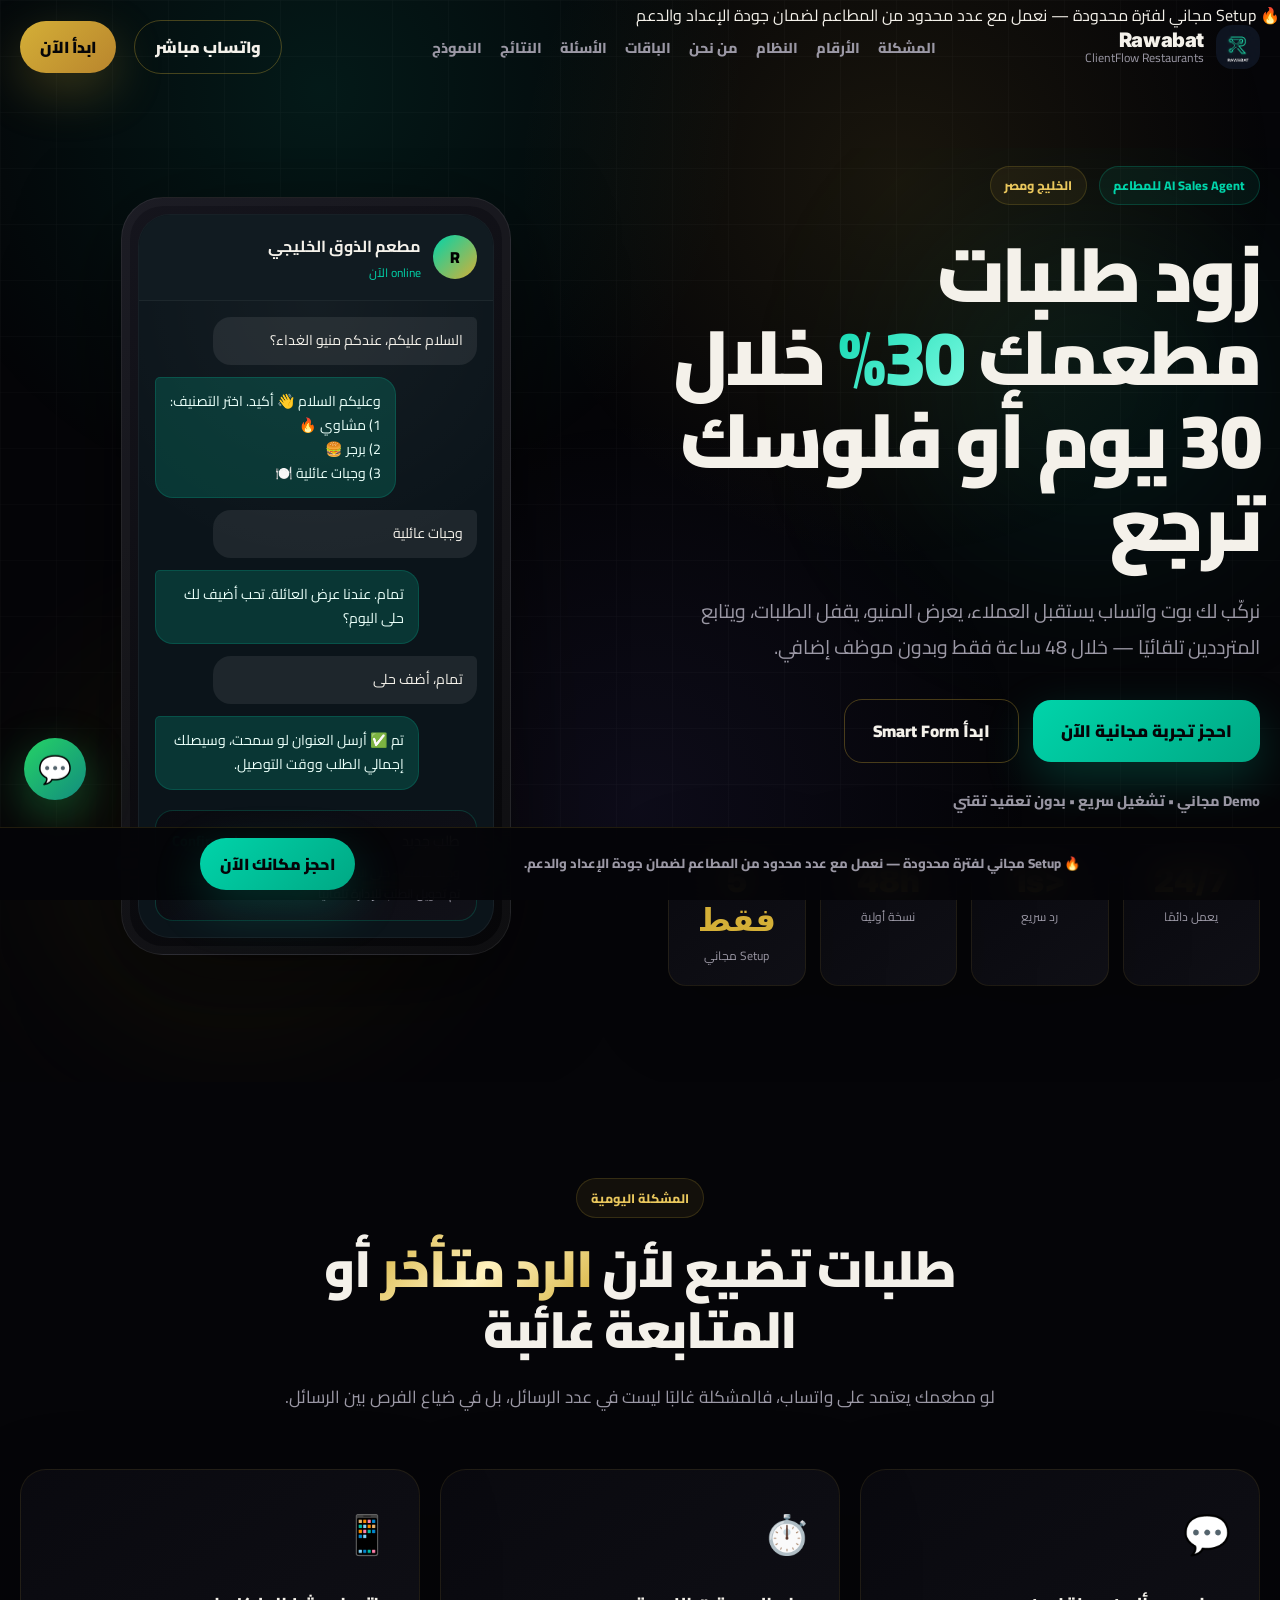
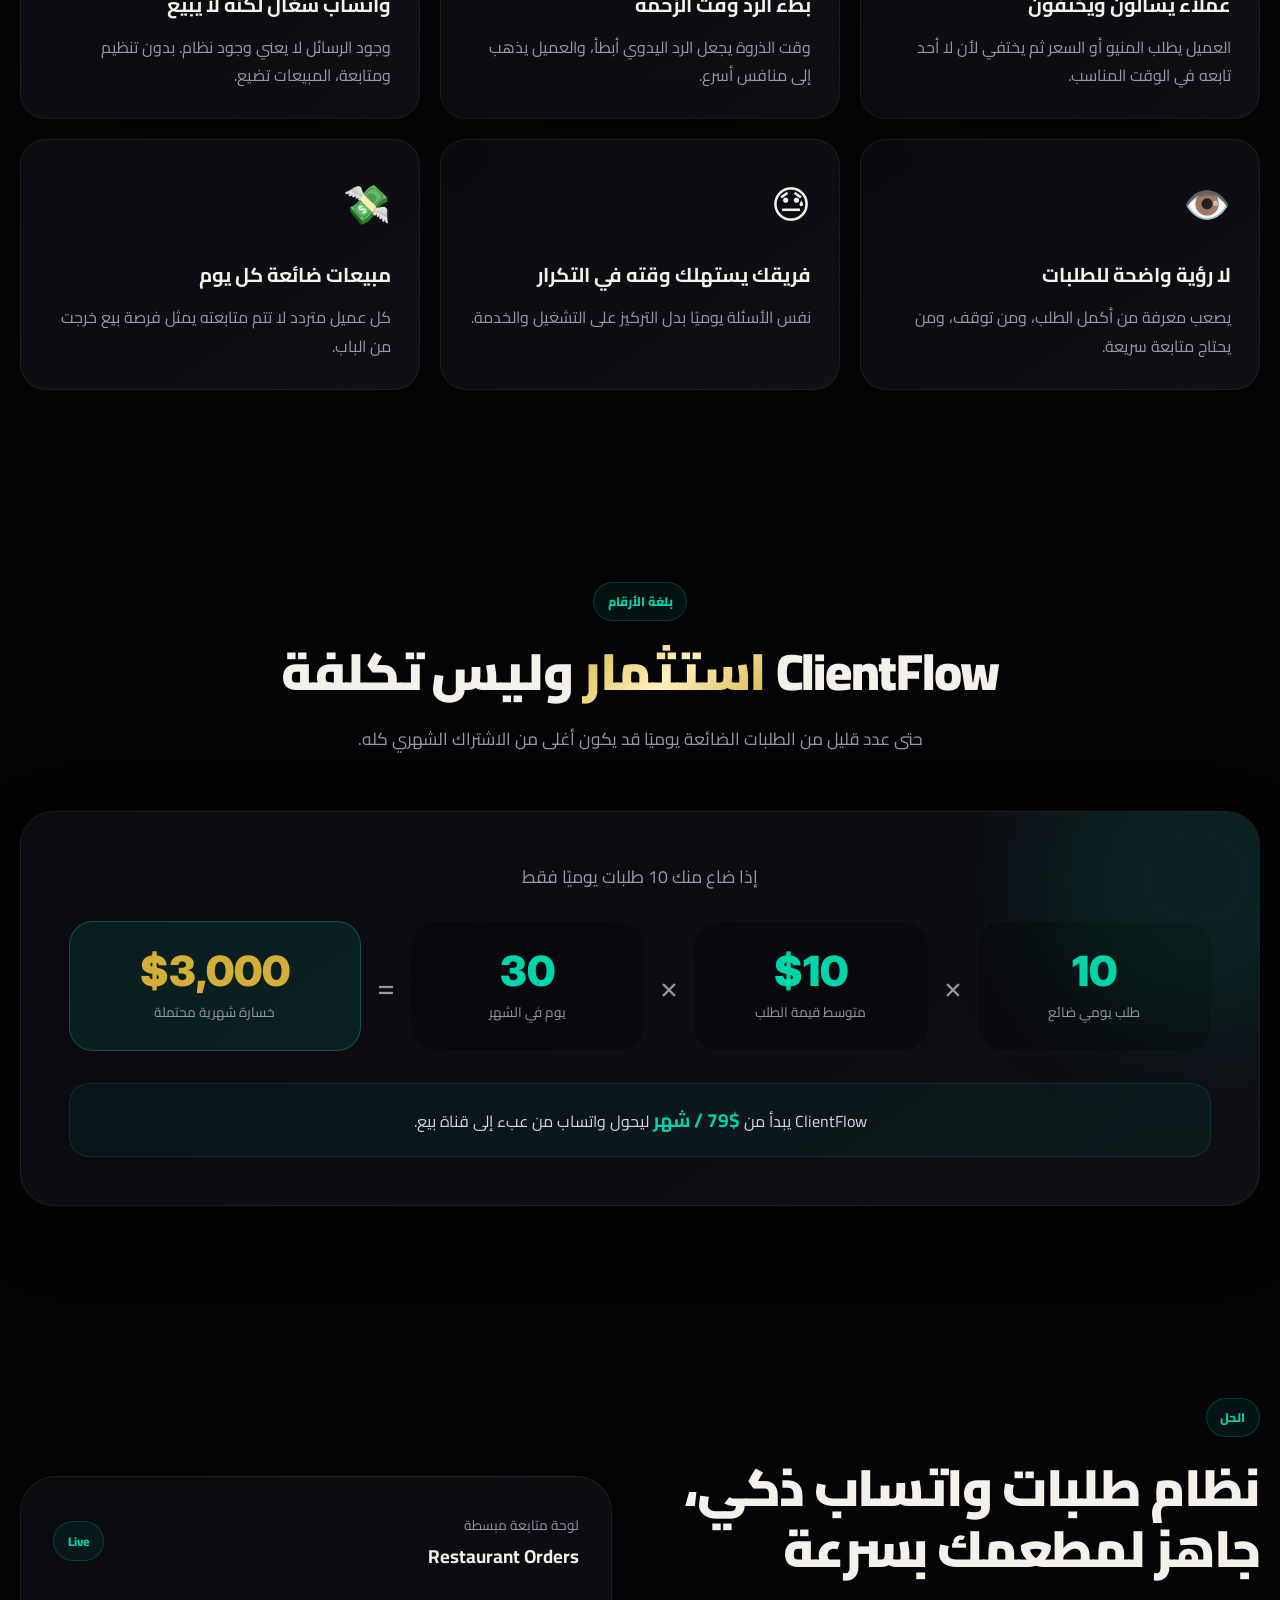
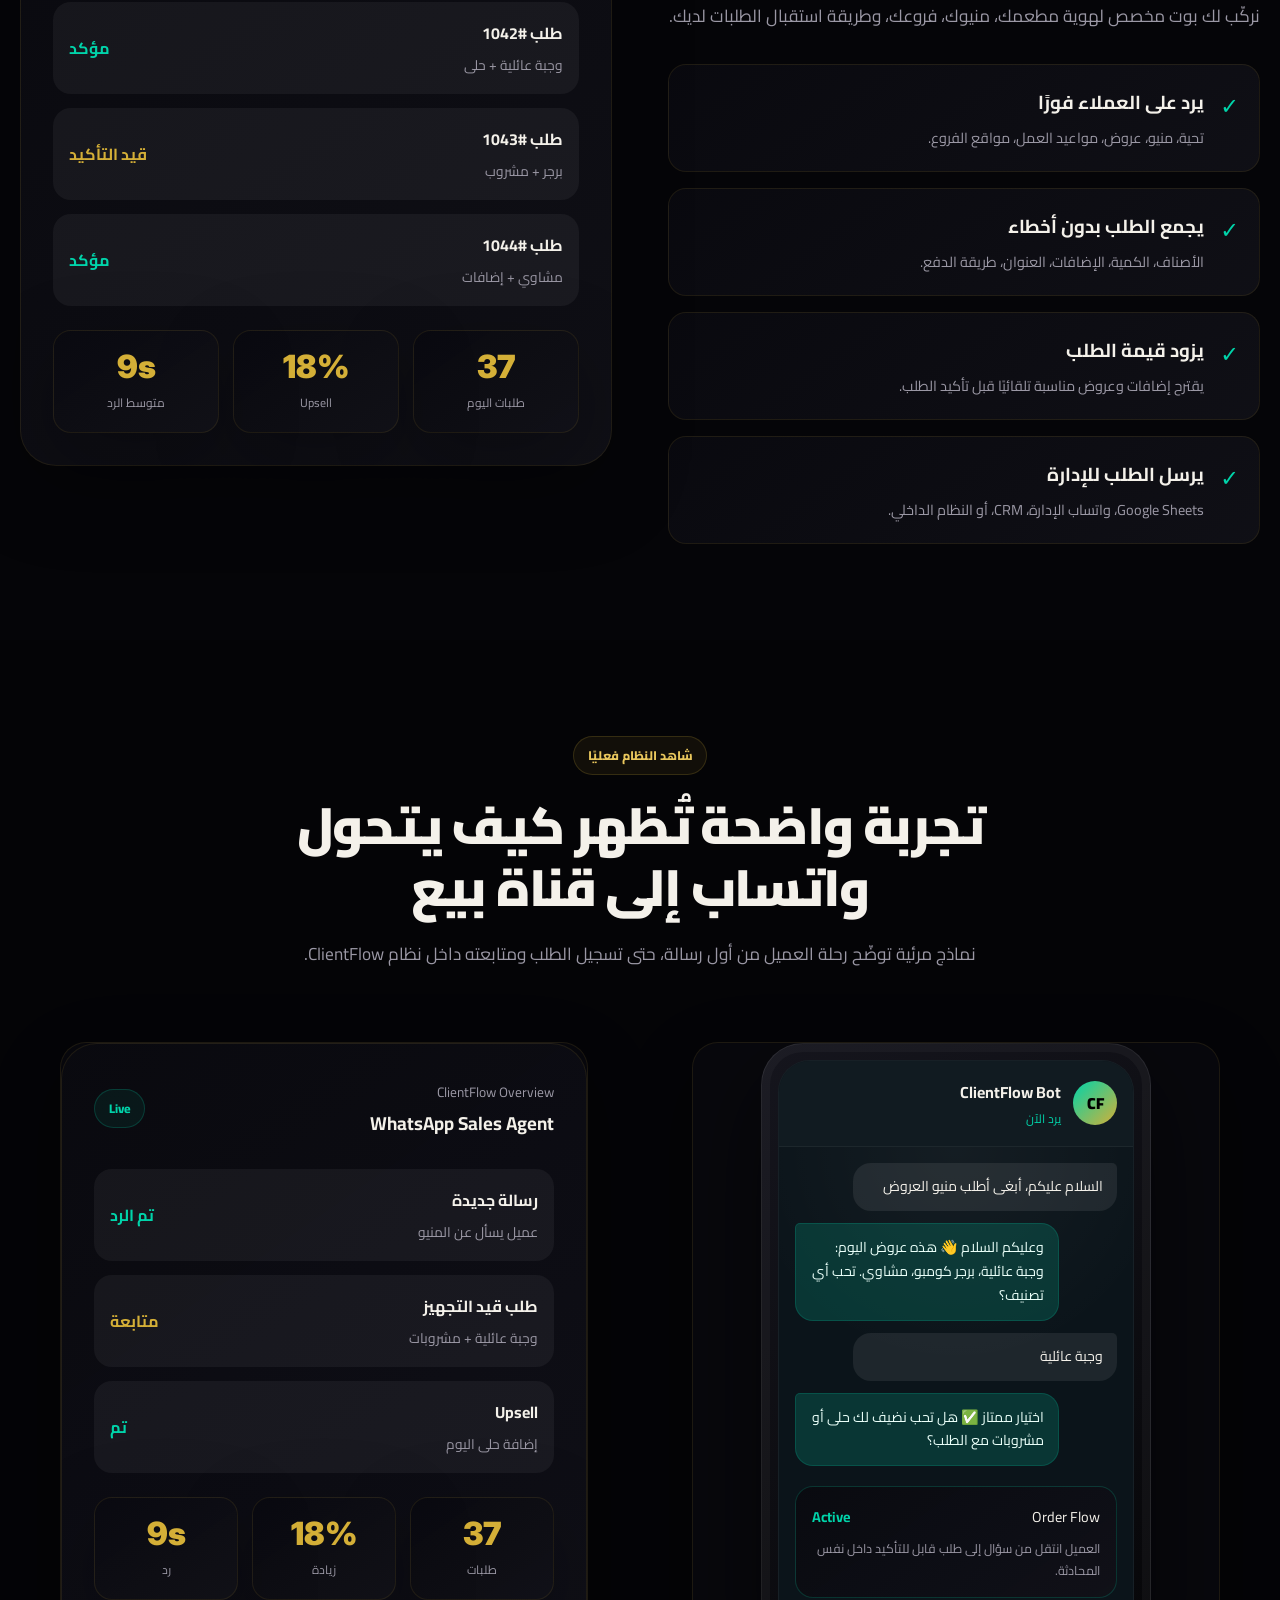
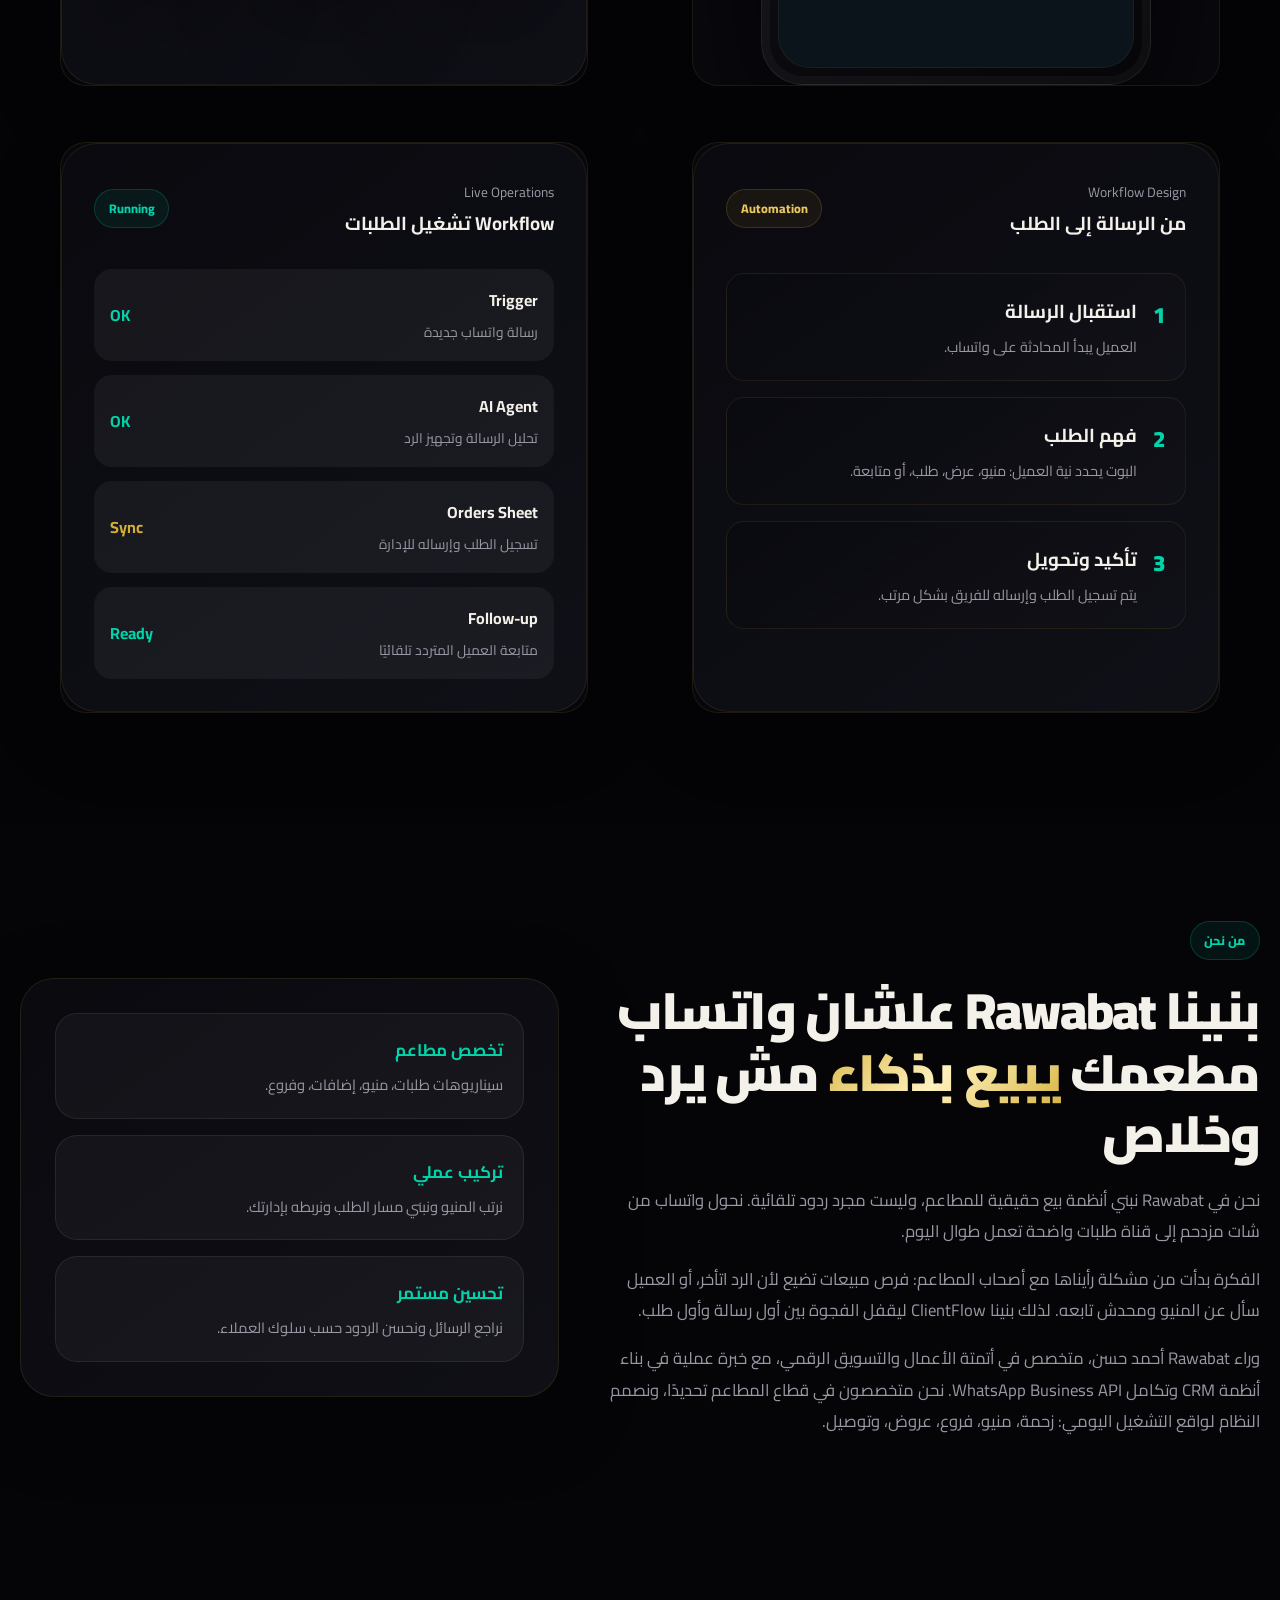
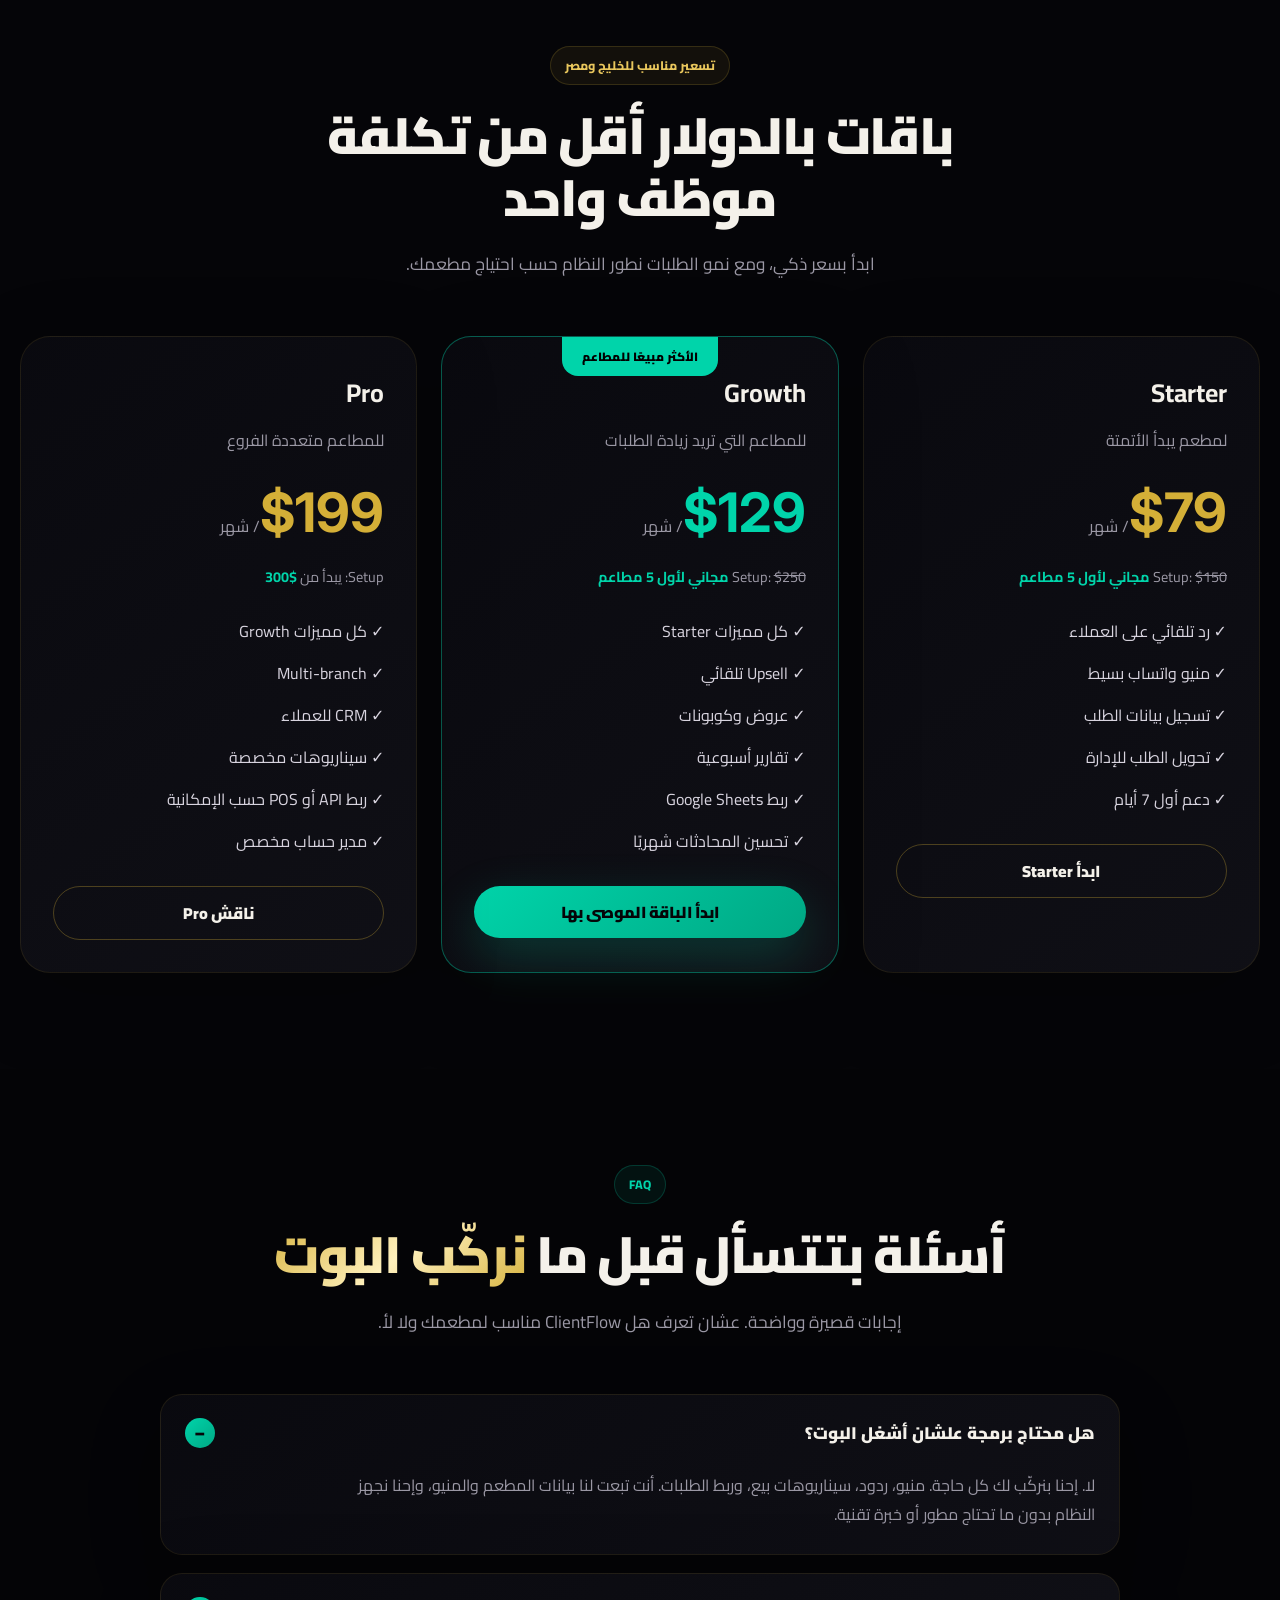
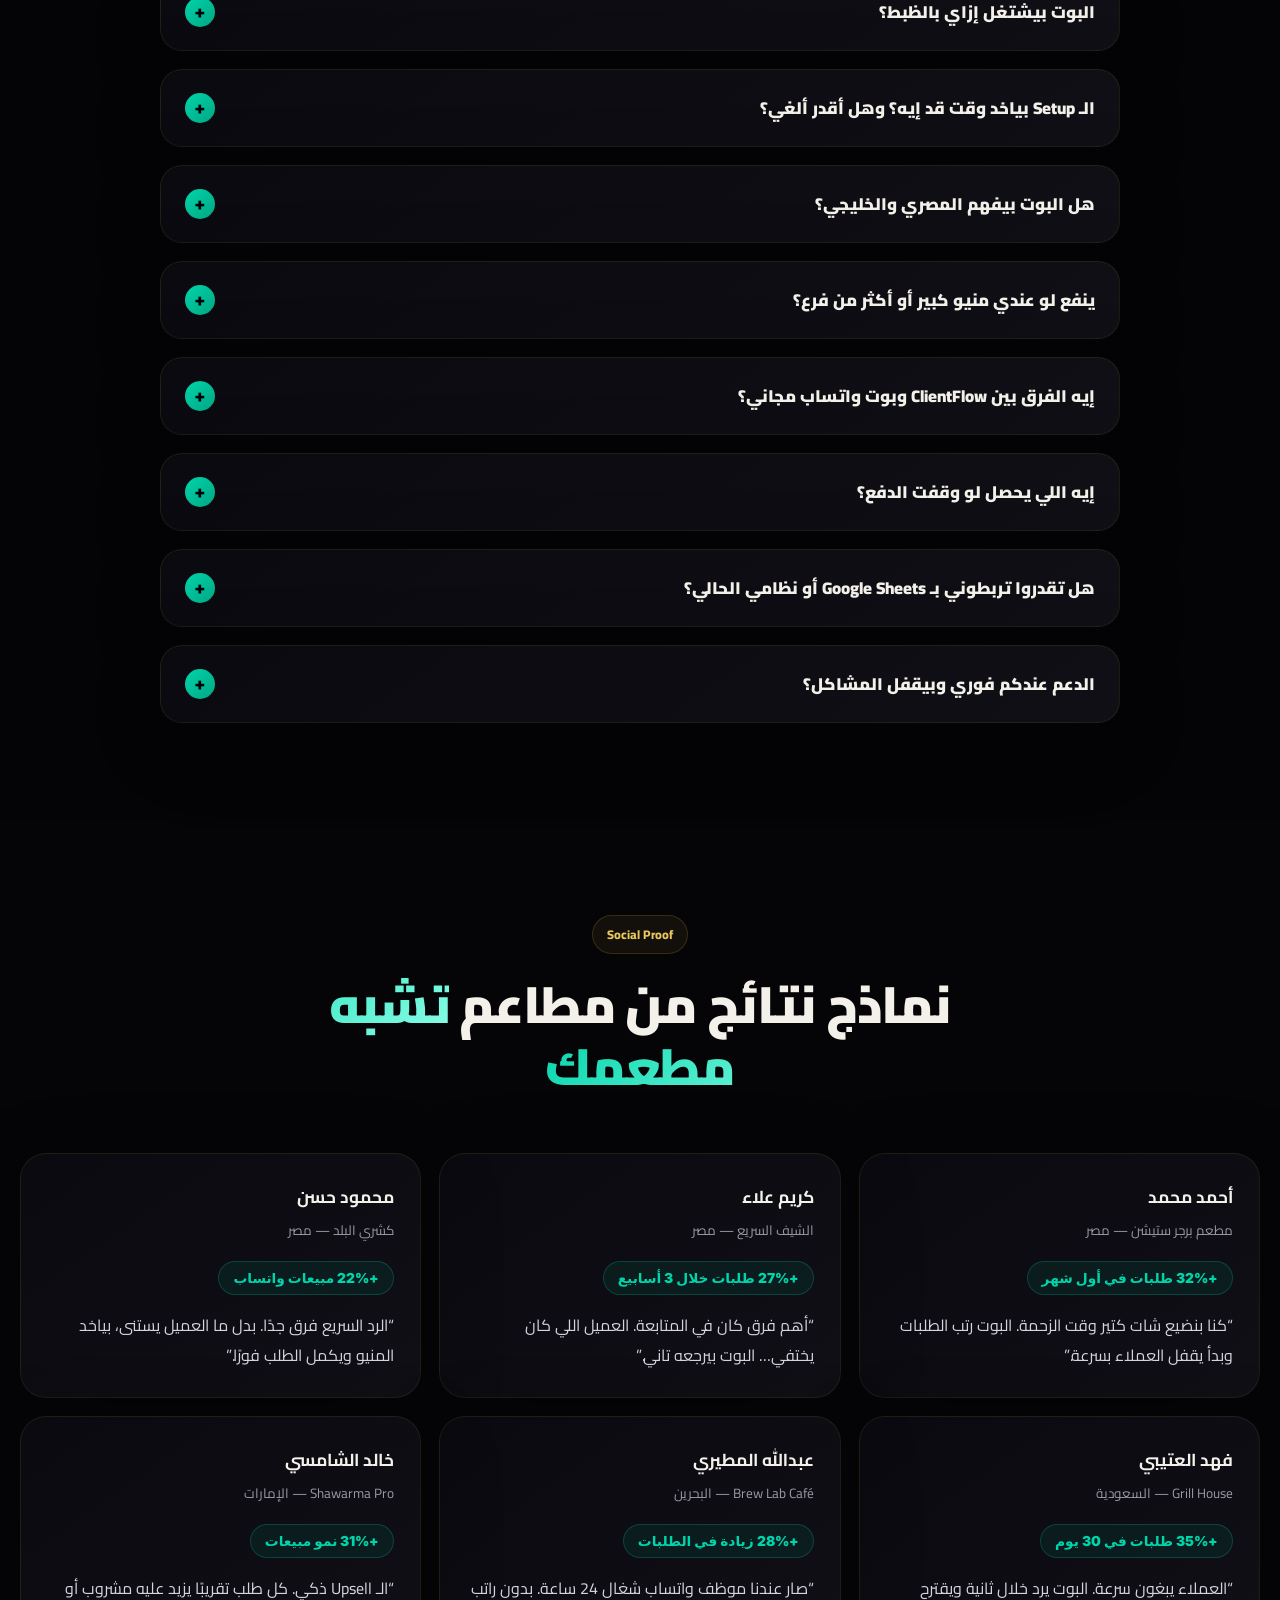
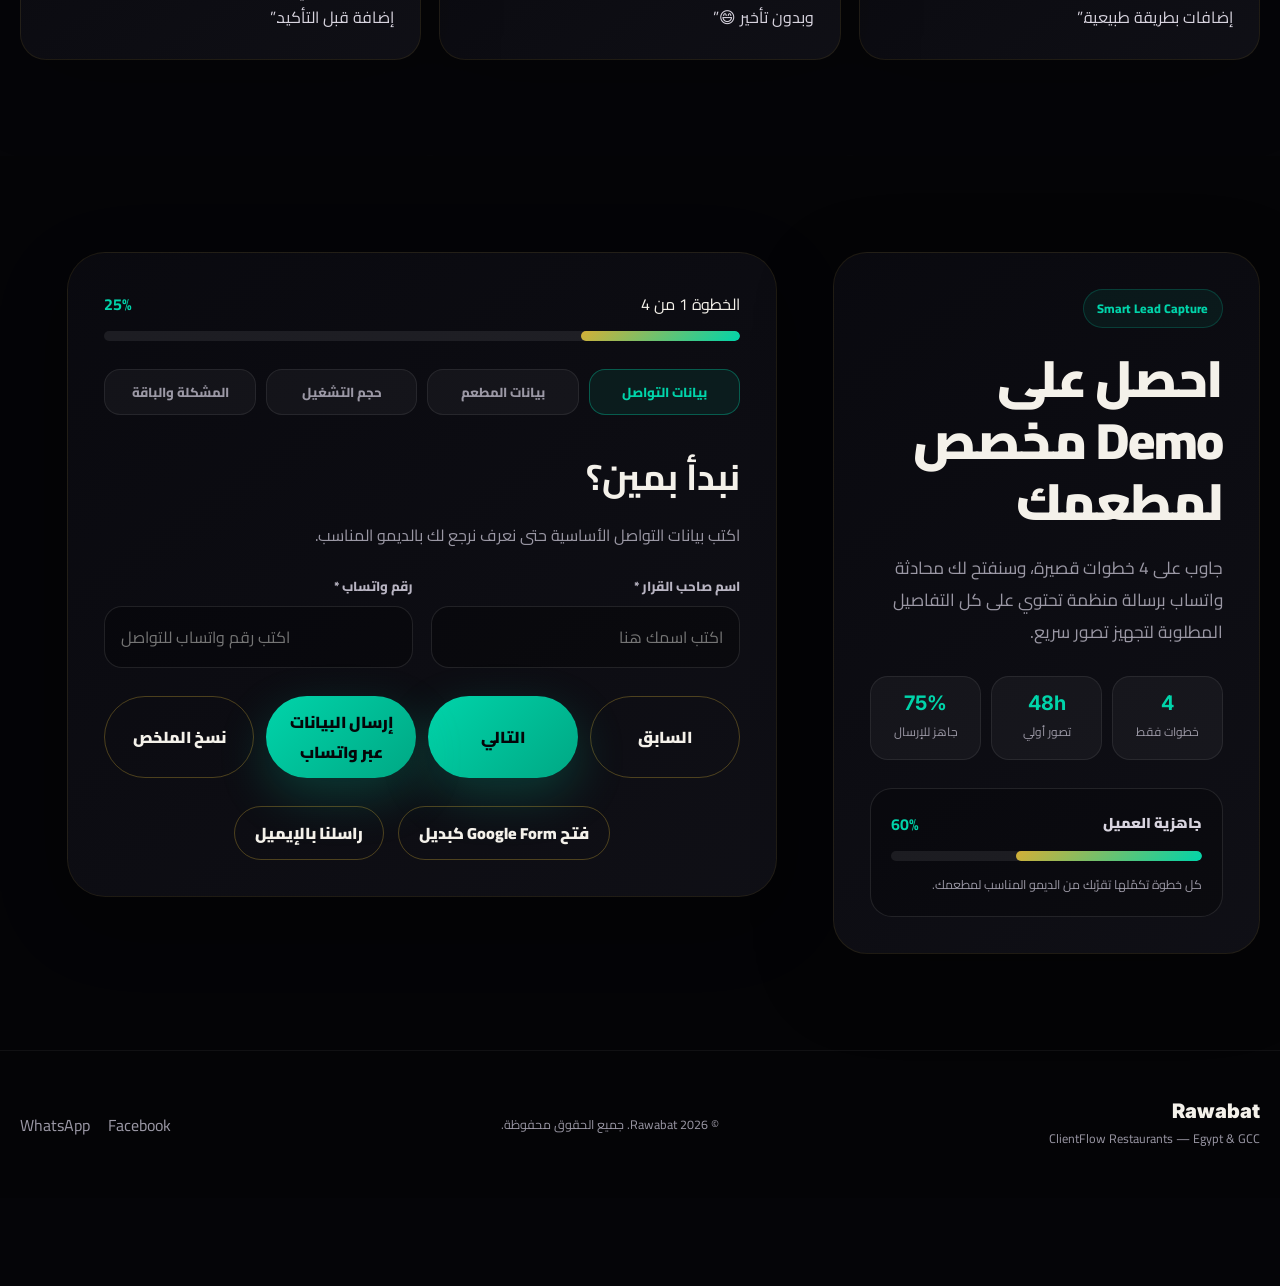
==== index.html @ 39dc04bb "Update index.html" ====
<!DOCTYPE html>
<html lang="ar" dir="rtl">
<head>
  <meta charset="UTF-8" />
  <meta name="viewport" content="width=device-width, initial-scale=1.0, viewport-fit=cover" />
  <meta http-equiv="X-UA-Compatible" content="IE=edge" />

  <title>بوت واتساب للمطاعم | زيادة الطلبات 30% خلال 30 يوم - Rawabat</title>
  <meta name="description" content="حوّل واتساب مطعمك إلى نظام طلبات ذكي يعمل 24/7. ClientFlow by Rawabat يرد على العملاء، يقفل الطلبات، ويزود أرباحك تلقائيًا بدون الحاجة لموظفين إضافيين. احجز Demo مجاني الآن وابدأ فورًا." />  <meta name="keywords" content="بوت واتساب مطاعم, واتساب بزنس مطاعم, نظام طلبات واتساب, أتمتة مطاعم, whatsapp bot restaurant, restaurant whatsapp automation" />
  <meta name="author" content="Rawabat" />
  <meta name="robots" content="index, follow, max-image-preview:large" />
  <meta name="theme-color" content="#050508" />
  <link rel="canonical" href="https://getrawabat.com/" />

  <meta property="og:type" content="website" />
  <meta property="og:url" content="https://getrawabat.com/" />
  <meta property="og:title" content="بوت واتساب للمطاعم | زود طلباتك تلقائيًا - Rawabat" />
  <meta property="og:description" content="حوّل واتساب مطعمك إلى آلة مبيعات تعمل 24/7. يستقبل الطلبات، يرد على العملاء، ويزود أرباحك بدون موظفين إضافيين. احجز Demo مجاني الآن." />
  <meta property="og:image" content="https://getrawabat.com/og.png" />
  <meta property="og:image:secure_url" content="https://getrawabat.com/hero.png" />
  <meta property="og:image:width" content="1200" />
  <meta property="og:image:height" content="630" />
  <meta property="og:type" content="website" />
  <meta property="og:image:alt" content="ClientFlow by Rawabat - WhatsApp Sales Agent for Restaurants" />
  <meta property="og:site_name" content="Rawabat" />
  <meta property="og:locale" content="ar_SA" />

  <meta property="article:author" content="Rawabat" />
  <meta property="article:published_time" content="2026-05-01T08:00:00+03:00" />  
  

  <meta name="twitter:card" content="summary_large_image" />
  <meta name="twitter:title" content="ClientFlow by Rawabat" />
  <meta name="twitter:description" content="بوت واتساب ذكي للمطاعم يعمل 24/7 ويحوّل الرسائل إلى طلبات." />
  <meta name="twitter:image" content="https://getrawabat.com/hero.png" />

  <link rel="icon" type="image/jpeg" href="logo.jpeg" />
  <link rel="preconnect" href="https://fonts.googleapis.com" />
  <link rel="preconnect" href="https://fonts.gstatic.com" crossorigin />
  <link href="https://fonts.googleapis.com/css2?family=Cairo:wght@300;400;500;600;700;800;900&family=Inter:wght@400;600;700;800;900&display=swap" rel="stylesheet" />

  <style>
    :root {
      --bg: #050508;
      --card: #0a0a10;
      --surface: #111118;
      --text: #f4f1ea;
      --muted: #9b98a5;
      --muted2: #7f7b89;
      --gold: #d4af37;
      --gold2: #fff1bd;
      --teal: #00d4aa;
      --teal2: #00a884;
      --danger: #ff9b9b;
      --border: rgba(212, 175, 55, .12);
      --border-strong: rgba(212, 175, 55, .32);
      --shadow-card: 0 24px 80px rgba(0,0,0,.25);
      --shadow-teal: 0 18px 50px rgba(0,212,170,.22);
      --shadow-gold: 0 18px 50px rgba(212,175,55,.25);
      --radius: 24px;
      --container: 1280px;
      --font-main: "Cairo", system-ui, sans-serif;
      --font-latin: "Inter", system-ui, sans-serif;
    }

    * { box-sizing: border-box; }
    html { scroll-behavior: smooth; }
    body {
      margin: 0;
      background: var(--bg);
      color: var(--text);
      font-family: var(--font-main);
      overflow-x: hidden;
      padding-bottom: 88px;
      -webkit-font-smoothing: antialiased;
      text-rendering: optimizeLegibility;
    }
    a { color: inherit; text-decoration: none; }
    img, svg { display: block; max-width: 100%; }
    button, input, select, textarea { font: inherit; }
    button { cursor: pointer; }
    h1, h2, h3, p { margin: 0; }
    ul { list-style: none; margin: 0; padding: 0; }
    ::selection { background: rgba(212,175,55,.35); color: #fff; }

    .container { width: min(var(--container), calc(100% - 40px)); margin: 0 auto; }
    .section { padding: 96px 0; }
    .section--muted, .section--lead-form { background: rgba(0,0,0,.20); }
    .main-content { padding-top: 118px; }

    .site-bg { position: fixed; inset: 0; z-index: -10; pointer-events: none; }
    .site-bg::before { content: ""; position: absolute; inset: 0; background: radial-gradient(circle at 25% 10%, rgba(0,212,170,.10), transparent 34%), radial-gradient(circle at 70% 20%, rgba(212,175,55,.10), transparent 33%), radial-gradient(circle at 50% 90%, rgba(123,104,238,.08), transparent 38%); }
    .site-bg::after { content: ""; position: absolute; inset: 0; opacity: .035; background-image: linear-gradient(rgba(255,255,255,.6) 1px, transparent 1px), linear-gradient(90deg, rgba(255,255,255,.6) 1px, transparent 1px); background-size: 56px 56px; }

    .site-nav { position: fixed; inset: 0 0 auto; z-index: 50; padding: 20px 0; transition: .3s ease; }
    .site-nav.is-scrolled { padding: 12px 0; background: rgba(10,10,16,.84); border-bottom: 1px solid var(--border); backdrop-filter: blur(20px); -webkit-backdrop-filter: blur(20px); }
    .nav__inner { display: flex; justify-content: space-between; align-items: center; gap: 18px; }
    .brand { display: inline-flex; align-items: center; gap: 12px; min-width: max-content; }
    .brand__logo-wrap { width: 44px; height: 44px; border-radius: 16px; overflow: hidden; display: grid; place-items: center; background: linear-gradient(135deg, var(--teal), var(--gold)); }
    .brand__logo { width: 100%; height: 100%; object-fit: cover; }
    .brand__text { display: grid; line-height: 1.1; }
    .brand__name { font-family: var(--font-latin); font-weight: 900; font-size: 1.25rem; letter-spacing: -.02em; }
    .brand__subtitle { color: var(--muted); font-size: .76rem; }
    .nav__links, .nav__actions { display: flex; align-items: center; gap: 18px; }
    .nav__links { color: var(--muted); font-size: .9rem; font-weight: 800; }
    .nav__links a:hover { color: var(--gold); }

    .btn { display: inline-flex; justify-content: center; align-items: center; gap: 8px; min-height: 46px; padding: 11px 20px; border-radius: 999px; border: 0; font-weight: 900; text-align: center; transition: .25s ease; }
    .btn:hover { transform: translateY(-2px); }
    .btn--large { min-height: 58px; padding: 15px 28px; border-radius: 18px; font-size: 1.05rem; }
    .btn--full { width: 100%; }
    .btn--teal { background: linear-gradient(135deg, var(--teal), var(--teal2)); color: var(--bg); box-shadow: var(--shadow-teal); }
    .btn--gold { background: linear-gradient(135deg, var(--gold), #b9852d); color: var(--bg); box-shadow: var(--shadow-gold); }
    .btn--outline { border: 1px solid var(--border-strong); color: var(--text); background: transparent; }
    .btn--outline:hover { background: rgba(212,175,55,.08); border-color: rgba(212,175,55,.65); }

    .tag { display: inline-flex; align-items: center; gap: .5rem; border: 1px solid rgba(212,175,55,.18); background: rgba(212,175,55,.07); color: #e9c75d; border-radius: 999px; padding: .45rem .85rem; font-size: .78rem; font-weight: 800; }
    .tag--teal { border-color: rgba(0,212,170,.20); background: rgba(0,212,170,.07); color: var(--teal); }
    .text-gold { background: linear-gradient(135deg, var(--gold), var(--gold2), var(--gold)); -webkit-background-clip: text; -webkit-text-fill-color: transparent; background-clip: text; }
    .text-teal { background: linear-gradient(135deg, var(--teal), #8dffe8); -webkit-background-clip: text; -webkit-text-fill-color: transparent; background-clip: text; }

    .hero { position: relative; overflow: hidden; min-height: 78vh; padding-top: 18px; }
    .hero__grid { min-height: 78vh; display: grid; grid-template-columns: 1fr 1fr; gap: 56px; align-items: center; }
    .tag-group { display: flex; gap: 12px; flex-wrap: wrap; margin-bottom: 28px; }
    .hero__title { font-size: clamp(2.35rem, 6vw, 4.8rem); line-height: 1.08; font-weight: 900; letter-spacing: -.035em; margin-bottom: 28px; }
    .hero__description { max-width: 680px; color: var(--muted); font-size: clamp(1rem, 1.6vw, 1.22rem); line-height: 1.85; margin-bottom: 34px; }
    .hero__actions { display: flex; align-items: center; gap: 14px; flex-wrap: wrap; }
    .hero__note { color: var(--muted); font-size: .9rem; font-weight: 800; margin: 24px 0 30px; }
    .orb { position: absolute; width: 320px; height: 320px; border-radius: 50%; filter: blur(110px); opacity: .55; pointer-events: none; }
    .orb--teal { top: 80px; right: 32px; background: rgba(0,212,170,.20); }
    .orb--gold { bottom: 48px; left: 48px; width: 380px; height: 380px; background: rgba(212,175,55,.15); }

    .phone-frame { position: relative; max-width: 390px; margin: 0 auto; border-radius: 42px; padding: 16px; background: linear-gradient(145deg,#15151d,#060608); border: 1px solid rgba(255,255,255,.10); box-shadow: inset 0 0 0 8px rgba(255,255,255,.03), 0 30px 100px rgba(0,0,0,.55); }
    .phone-screen { background: #0b141a; border-radius: 32px; overflow: hidden; border: 1px solid rgba(255,255,255,.05); }
    .phone-header { display: flex; align-items: center; gap: 12px; padding: 16px; background: #111b21; border-bottom: 1px solid rgba(255,255,255,.05); }
    .phone-header span { display: block; color: var(--teal); font-size: .75rem; }
    .phone-avatar { width: 44px; height: 44px; border-radius: 50%; background: linear-gradient(135deg, var(--teal), var(--gold)); color: #000; display: grid; place-items: center; font-weight: 900; }
    .chat-window { min-height: 520px; padding: 16px; display: grid; gap: 12px; align-content: start; background: radial-gradient(circle at 50% 0%, rgba(255,255,255,.04), transparent 40%); }
    .msg { max-width: 82%; border-radius: 18px; padding: 12px 14px; font-size: .88rem; line-height: 1.7; }
    .msg--in { background: rgba(255,255,255,.08); color: var(--text); border-top-right-radius: 5px; }
    .msg--out { margin-right: auto; background: rgba(0,212,170,.18); color: #eafff9; border-top-left-radius: 5px; border: 1px solid rgba(0,212,170,.18); }
    .order-card { margin-top: 8px; border-radius: 18px; padding: 16px; background: linear-gradient(145deg,rgba(10,10,16,.94),rgba(17,17,24,.9)); border: 1px solid rgba(0,212,170,.20); }
    .order-card__top { display: flex; justify-content: space-between; gap: 12px; font-size: .9rem; margin-bottom: 8px; }
    .order-card__top strong { color: var(--teal); }
    .order-card p { color: var(--muted); font-size: .78rem; line-height: 1.7; }

    .stats-grid { display: grid; gap: 14px; }
    .stats-grid--hero { grid-template-columns: repeat(4, 1fr); max-width: 680px; }
    .stats-grid--dashboard { grid-template-columns: repeat(3, 1fr); margin-top: 24px; }
    .stat-card { border-radius: 18px; padding: 16px; text-align: center; background: linear-gradient(145deg,rgba(10,10,16,.94),rgba(17,17,24,.9)); border: 1px solid rgba(212,175,55,.1); box-shadow: var(--shadow-card); }
    .stat-card strong { display: block; font-family: var(--font-latin); font-size: clamp(1.35rem, 2.5vw, 2rem); font-weight: 900; color: var(--gold); }
    .stat-card span { color: var(--muted); font-size: .75rem; }

    .section-head { max-width: 780px; margin: 0 auto; text-align: center; }
    .section-head h2, .split-grid h2, .lead-panel h2 { font-size: clamp(2rem,4vw,3.35rem); line-height: 1.2; font-weight: 900; letter-spacing: -.025em; margin: 20px 0; }
    .section-head p, .split-grid > div > p, .lead-panel > p { color: var(--muted); font-size: 1.08rem; line-height: 1.85; }
    .cards-grid { display: grid; gap: 20px; margin-top: 56px; }
    .cards-grid--three { grid-template-columns: repeat(3, minmax(0, 1fr)); }
    .feature-card, .dashboard-card, .pricing-card, .lead-panel, .lead-form-card, .roi-box, .smart-form-shell { background: linear-gradient(145deg,rgba(10,10,16,.94),rgba(17,17,24,.9)); border: 1px solid rgba(212,175,55,.10); box-shadow: var(--shadow-card); }
    .feature-card { border-radius: 26px; padding: 28px; transition: .35s ease; }
    .feature-card:hover { border-color: var(--border-strong); transform: translateY(-4px); }
    .feature-card__icon { font-size: 2.4rem; margin-bottom: 16px; }
    .feature-card h3 { font-size: 1.25rem; margin-bottom: 10px; }
    .feature-card p { color: var(--muted); line-height: 1.8; }

    .roi-box { position: relative; overflow: hidden; border-radius: 34px; padding: clamp(28px,5vw,48px); margin-top: 56px; text-align: center; }
    .roi-box__orb { position: absolute; top: -96px; right: -96px; width: 320px; height: 320px; background: rgba(0,212,170,.10); border-radius: 50%; filter: blur(55px); }
    .roi-box__intro { color: var(--muted); font-size: 1.1rem; margin-bottom: 28px; position: relative; }
    .roi-equation { display: grid; grid-template-columns: 1fr auto 1fr auto 1fr auto 1.25fr; gap: 16px; align-items: center; }
    .roi-item, .roi-result { border-radius: 24px; padding: 24px; background: rgba(0,0,0,.30); }
    .roi-result { background: rgba(0,212,170,.10); border: 1px solid rgba(0,212,170,.30); }
    .roi-item strong, .roi-result strong { display: block; font-size: clamp(2rem,4vw,2.6rem); font-family: var(--font-latin); font-weight: 900; color: var(--teal); }
    .roi-result strong { color: var(--gold); }
    .roi-item span, .roi-result span { color: var(--muted); font-size: .85rem; }
    .roi-operator { color: var(--muted); font-size: 2rem; }
    .roi-note { margin-top: 32px; border-radius: 20px; padding: 18px; background: rgba(0,212,170,.05); border: 1px solid rgba(0,212,170,.15); color: #d8d4df; }
    .roi-note strong { color: var(--teal); font-size: 1.2rem; }

    .split-grid, .lead-grid { display: grid; grid-template-columns: 1fr 1fr; gap: 56px; align-items: center; }
    .check-list { display: grid; gap: 16px; margin-top: 32px; }
    .check-item { display: flex; gap: 16px; border-radius: 18px; padding: 20px; background: linear-gradient(145deg,rgba(10,10,16,.94),rgba(17,17,24,.9)); border: 1px solid rgba(212,175,55,.10); }
    .check-item > span { color: var(--teal); font-size: 1.4rem; font-weight: 900; flex-shrink: 0; }
    .check-item h3 { margin-bottom: 4px; }
    .check-item p { color: var(--muted); font-size: .9rem; }

    .dashboard-card { border-radius: 36px; padding: clamp(24px,4vw,32px); }
    .dashboard-card__head { display: flex; align-items: center; justify-content: space-between; gap: 16px; margin-bottom: 28px; }
    .dashboard-card__head span:not(.tag) { color: var(--muted); font-size: .85rem; }
    .orders-list { display: grid; gap: 14px; }
    .order-row { display: flex; justify-content: space-between; gap: 12px; align-items: center; border-radius: 18px; padding: 16px; background: rgba(255,255,255,.05); }
    .order-row div span { display: block; color: var(--muted); font-size: .86rem; margin-top: 4px; }
    .status--confirmed { color: var(--teal); }
    .status--pending { color: var(--gold); }

    .media-grid { display: grid; grid-template-columns: repeat(2, minmax(0, 1fr)); gap: 24px; margin-top: 56px; }
    .media-card { overflow: hidden; border-radius: 26px; border: 1px solid rgba(212,175,55,.10); background: rgba(10,10,16,.86); box-shadow: var(--shadow-card); }
    .proof-mockup { min-height: 100%; }

    .pricing-grid { display: grid; grid-template-columns: repeat(3, minmax(0,1fr)); gap: 24px; margin-top: 56px; }
    .pricing-card { position: relative; border-radius: 30px; padding: 32px; }
    .pricing-card--featured { border-color: rgba(0,212,170,.40); transform: scale(1.02); }
    .pricing-card__badge { position: absolute; top: 0; left: 50%; transform: translateX(-50%); border-radius: 0 0 16px 16px; background: var(--teal); color: #000; padding: 8px 20px; font-size: .75rem; font-weight: 900; }
    .pricing-card h3 { font-size: 1.6rem; margin-bottom: 8px; }
    .pricing-card > p { color: var(--muted); margin-bottom: 24px; }
    .price { margin-bottom: 18px; }
    .price strong { font-family: var(--font-latin); font-size: clamp(2.8rem,5vw,3.4rem); color: var(--gold); }
    .price--teal strong { color: var(--teal); }
    .price span { color: var(--muted); }
    .setup-note { color: var(--muted); font-size: .9rem; }
    .setup-note strong { color: var(--teal); }
    .pricing-card ul { display: grid; gap: 12px; margin: 26px 0 30px; color: #d8d4df; }

    .lead-grid { align-items: start; grid-template-columns: .9fr 1.1fr; }
    .lead-panel { position: sticky; top: 110px; border-radius: 34px; padding: clamp(24px,4vw,36px); }
    .mini-proof { display: grid; grid-template-columns: repeat(3, 1fr); gap: 10px; margin: 28px 0; }
    .mini-proof div { border: 1px solid rgba(255,255,255,.08); background: rgba(255,255,255,.04); border-radius: 18px; padding: 14px; text-align: center; }
    .mini-proof strong { display: block; color: var(--teal); font-size: 1.25rem; font-family: var(--font-latin); }
    .mini-proof span { color: var(--muted); font-size: .75rem; }
    .lead-score-card { border-radius: 22px; background: rgba(0,0,0,.25); border: 1px solid rgba(255,255,255,.10); padding: 20px; }
    .lead-score-card__head { display: flex; justify-content: space-between; gap: 12px; margin-bottom: 12px; }
    .lead-score-card__head span { color: #d8d4df; font-weight: 900; font-size: .9rem; }
    .lead-score-card__head strong { color: var(--teal); }
    .lead-meter { height: 10px; border-radius: 999px; background: rgba(255,255,255,.08); overflow: hidden; }
    .lead-meter__fill { height: 100%; width: 75%; border-radius: 999px; background: linear-gradient(135deg, var(--gold), var(--teal)); transition: .35s ease; }
    .lead-score-card p { color: var(--muted); font-size: .78rem; margin-top: 12px; }

    .smart-form-shell { border-radius: 38px; padding: clamp(22px,4vw,36px); }
    .smart-progress { margin-bottom: 28px; }
    .smart-progress__top { display: flex; justify-content: space-between; align-items: center; gap: 12px; margin-bottom: 12px; }
    .smart-progress__top strong { color: var(--teal); }
    .smart-progress__track { height: 10px; border-radius: 999px; background: rgba(255,255,255,.08); overflow: hidden; }
    .smart-progress__bar { height: 100%; width: 25%; border-radius: 999px; background: linear-gradient(135deg, var(--gold), var(--teal)); transition: width .3s ease; }
    .smart-steps { display: grid; grid-template-columns: repeat(4, 1fr); gap: 10px; margin-bottom: 28px; }
    .smart-step-pill { border: 1px solid rgba(255,255,255,.08); background: rgba(255,255,255,.04); border-radius: 16px; padding: 10px; color: var(--muted); font-size: .82rem; font-weight: 800; text-align: center; }
    .smart-step-pill.is-active { color: var(--teal); border-color: rgba(0,212,170,.35); background: rgba(0,212,170,.08); }
    .smart-step { display: none; }
    .smart-step.is-active { display: block; }
    .smart-step h3 { font-size: clamp(1.6rem,3vw,2.25rem); margin-bottom: 10px; }
    .smart-step > p { color: var(--muted); line-height: 1.8; margin-bottom: 24px; }
    .smart-fields { display: grid; grid-template-columns: repeat(2, minmax(0, 1fr)); gap: 18px; }
    .smart-fields--single { grid-template-columns: 1fr; }
    .form-field--full { grid-column: 1 / -1; }
    .lead-label { display: block; color: #b9b5c3; font-size: .82rem; font-weight: 800; margin-bottom: 8px; }
    .lead-input, .lead-select, .lead-textarea { width: 100%; border-radius: 18px; border: 1px solid rgba(255,255,255,.10); background: rgba(0,0,0,.28); color: var(--text); padding: 15px 16px; outline: none; transition: .25s ease; }
    .lead-textarea { resize: vertical; min-height: 128px; }
    .lead-select option { background: var(--card); color: var(--text); }
    .lead-input:focus, .lead-select:focus, .lead-textarea:focus { border-color: rgba(0,212,170,.65); box-shadow: 0 0 0 4px rgba(0,212,170,.08); }
    .lead-help { color: var(--muted2); font-size: .75rem; margin-top: 7px; }
    .lead-error { display: none; color: var(--danger); font-size: .75rem; margin-top: 7px; }
    .form-field.is-invalid .lead-input, .form-field.is-invalid .lead-select, .form-field.is-invalid .lead-textarea { border-color: rgba(255,155,155,.75); }
    .form-field.is-invalid .lead-error { display: block; }
    .smart-actions { display: flex; justify-content: space-between; gap: 12px; margin-top: 28px; }
    .smart-actions .btn { min-width: 150px; }
    .lead-success { display: none; border: 1px solid rgba(0,212,170,.25); background: rgba(0,212,170,.08); color: #dffdf6; border-radius: 22px; padding: 16px; margin-top: 18px; text-align: right; }
    .lead-success.is-visible { display: block; }
    .lead-backup-actions { display: flex; gap: 14px; justify-content: center; flex-wrap: wrap; margin-top: 28px; }

    .site-footer { border-top: 1px solid rgba(255,255,255,.05); padding: 48px 0; background: rgba(0,0,0,.14); }
    .footer__inner { display: flex; align-items: center; justify-content: space-between; gap: 22px; }
    .footer__brand { font-family: var(--font-latin); font-weight: 900; font-size: 1.25rem; margin-bottom: 4px; }
    .footer__subtitle, .footer__copyright { color: var(--muted); font-size: .78rem; }
    .footer__links { display: flex; gap: 18px; }
    .footer__links a { color: var(--muted); }
    .footer__links a:hover { color: var(--teal); }
    .whatsapp-float { position: fixed; left: 24px; bottom: 100px; z-index: 60; width: 62px; height: 62px; border-radius: 999px; display: grid; place-items: center; background: linear-gradient(135deg,#25d366,#128c7e); box-shadow: 0 15px 45px rgba(37,211,102,.35); font-size: 1.7rem; transition: .25s ease; }
    .whatsapp-float:hover { transform: scale(1.07); }
    .sticky-cta { position: fixed; inset: auto 0 0 0; z-index: 70; border-top: 1px solid rgba(212,175,55,.14); background: rgba(5,5,8,.92); backdrop-filter: blur(18px); padding: 10px 14px calc(10px + env(safe-area-inset-bottom)); }
    .sticky-inner { max-width: 880px; margin: 0 auto; display: grid; grid-template-columns: 1fr auto; gap: 14px; align-items: center; }
    .sticky-copy { color: var(--muted); font-size: .82rem; font-weight: 800; line-height: 1.5; }

    .reveal { opacity: 0; transform: translateY(24px); transition: .75s cubic-bezier(.2,.8,.2,1); }
    .reveal.show { opacity: 1; transform: translateY(0); }



/* =========================================================
   FAQ + Testimonials Sections
========================================================= */
.faq-grid,
.testimonials-grid {
  display: grid;
  gap: 18px;
  margin-top: 56px;
}

.faq-grid {
  max-width: 960px;
  margin-inline: auto;
}

.faq-item,
.testimonial-card {
  background: var(--gradient-card, linear-gradient(145deg, rgba(10, 10, 16, 0.94), rgba(17, 17, 24, 0.9)));
  border: 1px solid rgba(212, 175, 55, 0.1);
  box-shadow: var(--shadow-card, 0 24px 80px rgba(0, 0, 0, 0.25));
}

.faq-item {
  border-radius: 22px;
  padding: 0;
  overflow: hidden;
  transition: 0.3s ease;
}

.faq-item:hover,
.testimonial-card:hover {
  border-color: rgba(0, 212, 170, 0.35);
  transform: translateY(-3px);
}

.faq-item summary {
  list-style: none;
  cursor: pointer;
  padding: 22px 24px;
  font-size: 1.05rem;
  font-weight: 900;
  display: flex;
  align-items: center;
  justify-content: space-between;
  gap: 18px;
}

.faq-item summary::-webkit-details-marker {
  display: none;
}

.faq-item summary::after {
  content: "+";
  width: 30px;
  height: 30px;
  border-radius: 999px;
  display: inline-flex;
  align-items: center;
  justify-content: center;
  flex-shrink: 0;
  color: var(--bg, #050508);
  background: linear-gradient(135deg, var(--teal), var(--teal2));
  font-family: var(--font-latin, system-ui);
  font-weight: 900;
}

.faq-item[open] summary::after {
  content: "−";
}

.faq-item p {
  color: var(--muted, #9b98a5);
  line-height: 1.85;
  padding: 0 24px 24px;
  max-width: 820px;
}

.testimonials-grid {
  grid-template-columns: repeat(3, minmax(0, 1fr));
}

.testimonial-card {
  border-radius: 26px;
  padding: 26px;
  transition: 0.3s ease;
}

.testimonial-card__top {
  display: grid;
  gap: 4px;
  margin-bottom: 18px;
}

.testimonial-card__top strong {
  font-size: 1.08rem;
}

.testimonial-card__top span {
  color: var(--muted, #9b98a5);
  font-size: 0.84rem;
}

.testimonial-card__metric {
  display: inline-flex;
  width: fit-content;
  margin-bottom: 16px;
  border-radius: 999px;
  padding: 8px 14px;
  background: rgba(0, 212, 170, 0.08);
  border: 1px solid rgba(0, 212, 170, 0.22);
  color: var(--teal, #00d4aa);
  font-family: var(--font-latin, system-ui), var(--font-main, sans-serif);
  font-weight: 900;
  font-size: 0.86rem;
}

.testimonial-card p {
  color: #d8d4df;
  line-height: 1.85;
}

/* =========================================================
   About / Trust Section
========================================================= */
.section--about {
  position: relative;
}

.about-grid {
  display: grid;
  grid-template-columns: 1.1fr 0.9fr;
  gap: 42px;
  align-items: center;
}

.about-copy h2 {
  font-size: clamp(2rem, 4vw, 3.25rem);
  line-height: 1.2;
  font-weight: 900;
  letter-spacing: -0.025em;
  margin: 20px 0;
}

.about-copy p {
  color: var(--muted, #9b98a5);
  font-size: 1.04rem;
  line-height: 1.9;
  margin-bottom: 16px;
}

.about-card {
  display: grid;
  gap: 16px;
  border-radius: 34px;
  padding: clamp(24px, 4vw, 34px);
  background: linear-gradient(145deg, rgba(10,10,16,.94), rgba(17,17,24,.9));
  border: 1px solid rgba(212,175,55,.12);
  box-shadow: var(--shadow-card, 0 24px 80px rgba(0,0,0,.25));
}

.about-card__item {
  border-radius: 22px;
  padding: 20px;
  background: rgba(255,255,255,.04);
  border: 1px solid rgba(255,255,255,.08);
}

.about-card__item strong {
  display: block;
  color: var(--teal, #00d4aa);
  font-size: 1.05rem;
  margin-bottom: 6px;
}

.about-card__item span {
  display: block;
  color: var(--muted, #9b98a5);
  line-height: 1.75;
  font-size: .92rem;
}

@media (max-width: 1024px) {
  .about-grid {
    grid-template-columns: 1fr;
  }
}

@media (max-width: 768px) {
  .about-card {
    padding: 22px;
    border-radius: 24px;
  }

  .about-copy p {
    font-size: 1rem;
  }
}


    @media (max-width: 1024px) {
  .testimonials-grid {
    grid-template-columns: repeat(2, minmax(0, 1fr));
  }
}

@media (max-width: 768px) {
  .testimonials-grid {
    grid-template-columns: 1fr;
  }

  .faq-item summary {
    padding: 20px;
    font-size: 0.98rem;
  }

  .faq-item p,
  .testimonial-card {
    padding: 0 20px 20px;
  }

  .testimonial-card {
    padding: 22px;
  }
}


    @media (max-width: 1024px) {
      .section { padding: 76px 0; }
      .nav__links { display: none; }
      .hero__grid, .split-grid, .lead-grid { grid-template-columns: 1fr; gap: 42px; }
      .hero__content { text-align: center; }
      .tag-group, .hero__actions { justify-content: center; }
      .stats-grid--hero { margin: 0 auto; }
      .cards-grid--three, .pricing-grid, .media-grid { grid-template-columns: repeat(2, minmax(0,1fr)); }
      .roi-equation { grid-template-columns: 1fr; }
      .roi-operator { display: none; }
      .lead-panel { position: static; }
    }

    @media (max-width: 768px) {
      body { padding-bottom: 118px; }
      .container { width: min(100% - 28px, var(--container)); }
      .section { padding: 64px 0; }
      .main-content { padding-top: 104px; }
      .site-nav { padding: 14px 0; }
      .nav__actions { display: none; }
      .brand__logo-wrap { width: 40px; height: 40px; border-radius: 14px; }
      .brand__name { font-size: 1.08rem; }
      .brand__subtitle { font-size: .68rem; }
      .hero__title { font-size: clamp(2.1rem, 12vw, 3.25rem); }
      .hero__description, .section-head p, .split-grid > div > p, .lead-panel > p { font-size: 1rem; }
      .hero__actions, .lead-backup-actions, .smart-actions { display: grid; grid-template-columns: 1fr; width: 100%; }
      .btn, .btn--large { width: 100%; }
      .stats-grid--hero, .stats-grid--dashboard, .cards-grid--three, .pricing-grid, .media-grid, .mini-proof, .smart-fields, .smart-steps { grid-template-columns: 1fr; }
      .phone-frame { max-width: 360px; padding: 12px; }
      .chat-window { min-height: 480px; }
      .msg { max-width: 90%; font-size: .82rem; }
      .feature-card, .pricing-card, .lead-panel, .smart-form-shell, .dashboard-card, .roi-box { padding: 22px; border-radius: 24px; }
      .pricing-card--featured { transform: none; }
      .footer__inner { flex-direction: column; text-align: center; }
      .whatsapp-float { width: 56px; height: 56px; left: 16px; bottom: 132px; }
      .sticky-inner { grid-template-columns: 1fr; }
      .sticky-copy { text-align: center; }
    }

    @media (max-width: 420px) {
      .container { width: min(100% - 22px, var(--container)); }
      .section-head h2, .split-grid h2, .lead-panel h2 { font-size: 1.85rem; }
      .phone-frame { max-width: 330px; }
      .chat-window { min-height: 450px; }
    }
  </style>

  <script type="application/ld+json">
    {"@context":"https://schema.org","@type":"SoftwareApplication","name":"ClientFlow by Rawabat","applicationCategory":"BusinessApplication","operatingSystem":"Web","description":"نظام ذكاء اصطناعي لأتمتة طلبات واتساب لمطاعم الخليج ومصر","offers":{"@type":"Offer","price":"79","priceCurrency":"USD"},"provider":{"@type":"Organization","name":"Rawabat","url":"https://getrawabat.com"}}
  </script>


  <!-- Meta Pixel -->
  <script>
  !function(f,b,e,v,n,t,s)
  {if(f.fbq)return;n=f.fbq=function(){n.callMethod?
  n.callMethod.apply(n,arguments):n.queue.push(arguments)};
  if(!f._fbq)f._fbq=n;
  n.push=n;n.loaded=!0;n.version='2.0';
  n.queue=[];t=b.createElement(e);t.async=!0;
  t.src=v;s=b.getElementsByTagName(e)[0];
  s.parentNode.insertBefore(t,s)}
  (window, document,'script',
  'https://connect.facebook.net/en_US/fbevents.js');

  fbq('init', '910167190291826');
  fbq('track', 'PageView');
  </script>
</head>

<body>
  <div class="urgency-bar">🔥 Setup مجاني لفترة محدودة — نعمل مع عدد محدود من المطاعم لضمان جودة الإعداد والدعم</div>
  <div class="site-bg" aria-hidden="true"></div>

  <nav id="nav" class="site-nav" aria-label="القائمة الرئيسية">
    <div class="container nav__inner">
      <a href="#home" class="brand" aria-label="Rawabat ClientFlow الصفحة الرئيسية">
        <span class="brand__logo-wrap"><img src="logo.jpeg" alt="Rawabat" class="brand__logo" /></span>
        <span class="brand__text"><span class="brand__name">Rawabat</span><span class="brand__subtitle">ClientFlow Restaurants</span></span>
      </a>
      <div class="nav__links" aria-label="روابط الصفحة">
        <a href="#problem">المشكلة</a><a href="#roi">الأرقام</a><a href="#proof">النظام</a><a href="#about">من نحن</a><a href="#pricing">الباقات</a><a href="#faq">الأسئلة</a><a href="#reviews">النتائج</a><a href="#lead-form">النموذج</a>
      </div>
      <div class="nav__actions">
        <a class="btn btn--outline" data-track-lead="whatsapp_nav" href="https://wa.me/201000045140?text=مرحبًا%20،%20أريد%20تجربة%20ClientFlow%20لمطعمي" target="_blank" rel="noopener noreferrer">واتساب مباشر</a>
        <a class="btn btn--gold" data-track-contact="nav_form" href="#lead-form">ابدأ الآن</a>
      </div>
    </div>
  </nav>

  <main id="home" class="main-content">
    <section class="hero section section--hero">
      <div class="orb orb--teal" aria-hidden="true"></div><div class="orb orb--gold" aria-hidden="true"></div>
      <div class="container hero__grid">
        <div class="hero__content reveal">
          <div class="tag-group"><span class="tag tag--teal">AI Sales Agent للمطاعم</span><span class="tag">الخليج ومصر</span></div>
          <h1 class="hero__title">زود طلبات مطعمك <span class="text-teal">30%</span> خلال 30 يوم أو فلوسك ترجع</h1>
          <p class="hero__description">نركّب لك بوت واتساب يستقبل العملاء، يعرض المنيو، يقفل الطلبات، ويتابع المترددين تلقائيًا — خلال 48 ساعة فقط وبدون موظف إضافي.</p>
          <div class="hero__actions">
            <a class="btn btn--teal btn--large" data-track-lead="hero_whatsapp" href="https://wa.me/201000045140?text=السلام%20عليكم%20أريد%20تجربة%20مجانية%20لبوت%20واتساب%20لمطعمي%20خلال%2048%20ساعة" target="_blank" rel="noopener noreferrer">احجز تجربة مجانية الآن</a>
            <a class="btn btn--outline btn--large" data-track-contact="hero_form" href="#lead-form">ابدأ Smart Form</a>
          </div>
          <p class="hero__note">Demo مجاني • تشغيل سريع • بدون تعقيد تقني</p>
          <div class="stats-grid stats-grid--hero" aria-label="أرقام رئيسية">
            <div class="stat-card"><strong>24/7</strong><span>يعمل دائمًا</span></div><div class="stat-card"><strong>&lt;1s</strong><span>رد سريع</span></div><div class="stat-card"><strong>48h</strong><span>نسخة أولية</span></div><div class="stat-card"><strong>5 فقط</strong><span>Setup مجاني</span></div>
          </div>
        </div>
        <div class="hero__demo reveal" aria-label="محاكاة محادثة واتساب">
          <div class="phone-frame"><div class="phone-screen"><div class="phone-header"><div class="phone-avatar">R</div><div><strong>مطعم الذوق الخليجي</strong><span>online الآن</span></div></div><div class="chat-window"><div class="msg msg--in">السلام عليكم، عندكم منيو الغداء؟</div><div class="msg msg--out">وعليكم السلام 👋 أكيد. اختر التصنيف:<br />1) مشاوي 🔥<br />2) برجر 🍔<br />3) وجبات عائلية 🍽️</div><div class="msg msg--in">وجبات عائلية</div><div class="msg msg--out">تمام. عندنا عرض العائلة. تحب أضيف لك حلى اليوم؟</div><div class="msg msg--in">تمام، أضف حلى</div><div class="msg msg--out">تم ✅ أرسل العنوان لو سمحت، وسيصلك إجمالي الطلب ووقت التوصيل.</div><div class="order-card"><div class="order-card__top"><span>طلب جديد</span><strong>Confirmed</strong></div><p>وجبة عائلية + حلى اليوم<br />تم تحويل الطلب للإدارة تلقائيًا</p></div></div></div></div>
        </div>
      </div>
    </section>

    <section id="problem" class="section section--problem">
      <div class="container"><div class="section-head reveal"><span class="tag">المشكلة اليومية</span><h2>طلبات تضيع لأن <span class="text-gold">الرد متأخر</span> أو المتابعة غائبة</h2><p>لو مطعمك يعتمد على واتساب، فالمشكلة غالبًا ليست في عدد الرسائل، بل في ضياع الفرص بين الرسائل.</p></div><div class="cards-grid cards-grid--three"><article class="feature-card reveal"><div class="feature-card__icon">💬</div><h3>عملاء يسألون ويختفون</h3><p>العميل يطلب المنيو أو السعر ثم يختفي لأن لا أحد تابعه في الوقت المناسب.</p></article><article class="feature-card reveal"><div class="feature-card__icon">⏱️</div><h3>بطء الرد وقت الزحمة</h3><p>وقت الذروة يجعل الرد اليدوي أبطأ، والعميل يذهب إلى منافس أسرع.</p></article><article class="feature-card reveal"><div class="feature-card__icon">📱</div><h3>واتساب شغال لكنه لا يبيع</h3><p>وجود الرسائل لا يعني وجود نظام. بدون تنظيم ومتابعة، المبيعات تضيع.</p></article><article class="feature-card reveal"><div class="feature-card__icon">👁️</div><h3>لا رؤية واضحة للطلبات</h3><p>يصعب معرفة من أكمل الطلب، ومن توقف، ومن يحتاج متابعة سريعة.</p></article><article class="feature-card reveal"><div class="feature-card__icon">😓</div><h3>فريقك يستهلك وقته في التكرار</h3><p>نفس الأسئلة يوميًا بدل التركيز على التشغيل والخدمة.</p></article><article class="feature-card reveal"><div class="feature-card__icon">💸</div><h3>مبيعات ضائعة كل يوم</h3><p>كل عميل متردد لا تتم متابعته يمثل فرصة بيع خرجت من الباب.</p></article></div></div>
    </section>

    <section id="roi" class="section section--muted">
      <div class="container"><div class="section-head reveal"><span class="tag tag--teal">بلغة الأرقام</span><h2>ClientFlow <span class="text-gold">استثمار</span> وليس تكلفة</h2><p>حتى عدد قليل من الطلبات الضائعة يوميًا قد يكون أغلى من الاشتراك الشهري كله.</p></div><div class="roi-box reveal"><div class="roi-box__orb" aria-hidden="true"></div><p class="roi-box__intro">إذا ضاع منك 10 طلبات يوميًا فقط</p><div class="roi-equation" aria-label="معادلة الخسارة الشهرية المحتملة"><div class="roi-item"><strong>10</strong><span>طلب يومي ضائع</span></div><div class="roi-operator">×</div><div class="roi-item"><strong>$10</strong><span>متوسط قيمة الطلب</span></div><div class="roi-operator">×</div><div class="roi-item"><strong>30</strong><span>يوم في الشهر</span></div><div class="roi-operator">=</div><div class="roi-result"><strong>$3,000</strong><span>خسارة شهرية محتملة</span></div></div><div class="roi-note">ClientFlow يبدأ من <strong>$79 / شهر</strong> ليحول واتساب من عبء إلى قناة بيع.</div></div></div>
    </section>

    <section id="solution" class="section section--solution">
      <div class="container split-grid"><div class="reveal"><span class="tag tag--teal">الحل</span><h2>نظام طلبات واتساب ذكي، جاهز لمطعمك بسرعة</h2><p>نركّب لك بوت مخصص لهوية مطعمك، منيوك، فروعك، وطريقة استقبال الطلبات لديك.</p><div class="check-list"><div class="check-item"><span>✓</span><div><h3>يرد على العملاء فورًا</h3><p>تحية، منيو، عروض، مواعيد العمل، مواقع الفروع.</p></div></div><div class="check-item"><span>✓</span><div><h3>يجمع الطلب بدون أخطاء</h3><p>الأصناف، الكمية، الإضافات، العنوان، طريقة الدفع.</p></div></div><div class="check-item"><span>✓</span><div><h3>يزود قيمة الطلب</h3><p>يقترح إضافات وعروض مناسبة تلقائيًا قبل تأكيد الطلب.</p></div></div><div class="check-item"><span>✓</span><div><h3>يرسل الطلب للإدارة</h3><p>Google Sheets، واتساب الإدارة، CRM، أو النظام الداخلي.</p></div></div></div></div><div class="dashboard-card reveal"><div class="dashboard-card__head"><div><span>لوحة متابعة مبسطة</span><h3>Restaurant Orders</h3></div><span class="tag tag--teal">Live</span></div><div class="orders-list"><div class="order-row"><div><strong>طلب #1042</strong><span>وجبة عائلية + حلى</span></div><strong class="status status--confirmed">مؤكد</strong></div><div class="order-row"><div><strong>طلب #1043</strong><span>برجر + مشروب</span></div><strong class="status status--pending">قيد التأكيد</strong></div><div class="order-row"><div><strong>طلب #1044</strong><span>مشاوي + إضافات</span></div><strong class="status status--confirmed">مؤكد</strong></div></div><div class="stats-grid stats-grid--dashboard"><div class="stat-card"><strong>37</strong><span>طلبات اليوم</span></div><div class="stat-card"><strong>18%</strong><span>Upsell</span></div><div class="stat-card"><strong>9s</strong><span>متوسط الرد</span></div></div></div></div>
    </section>

    <section id="proof" class="section section--muted">
      <div class="container"><div class="section-head reveal"><span class="tag">شاهد النظام فعليًا</span><h2>تجربة واضحة تُظهر كيف يتحول واتساب إلى قناة بيع</h2><p>نماذج مرئية توضّح رحلة العميل من أول رسالة، حتى تسجيل الطلب ومتابعته داخل نظام ClientFlow.</p></div><div class="media-grid"><figure class="media-card reveal" aria-label="نموذج محادثة واتساب داخل ClientFlow"><div class="phone-frame proof-mockup"><div class="phone-screen"><div class="phone-header"><div class="phone-avatar">CF</div><div><strong>ClientFlow Bot</strong><span>يرد الآن</span></div></div><div class="chat-window"><div class="msg msg--in">السلام عليكم، أبغى أطلب منيو العروض</div><div class="msg msg--out">وعليكم السلام 👋 هذه عروض اليوم: وجبة عائلية، برجر كومبو، مشاوي. تحب أي تصنيف؟</div><div class="msg msg--in">وجبة عائلية</div><div class="msg msg--out">اختيار ممتاز ✅ هل تحب نضيف لك حلى أو مشروبات مع الطلب؟</div><div class="order-card"><div class="order-card__top"><span>Order Flow</span><strong>Active</strong></div><p>العميل انتقل من سؤال إلى طلب قابل للتأكيد داخل نفس المحادثة.</p></div></div></div></div></figure><figure class="media-card reveal" aria-label="نموذج لوحة متابعة ClientFlow"><div class="dashboard-card proof-mockup"><div class="dashboard-card__head"><div><span>ClientFlow Overview</span><h3>WhatsApp Sales Agent</h3></div><span class="tag tag--teal">Live</span></div><div class="orders-list"><div class="order-row"><div><strong>رسالة جديدة</strong><span>عميل يسأل عن المنيو</span></div><strong class="status status--confirmed">تم الرد</strong></div><div class="order-row"><div><strong>طلب قيد التجهيز</strong><span>وجبة عائلية + مشروبات</span></div><strong class="status status--pending">متابعة</strong></div><div class="order-row"><div><strong>Upsell</strong><span>إضافة حلى اليوم</span></div><strong class="status status--confirmed">تم</strong></div></div><div class="stats-grid stats-grid--dashboard"><div class="stat-card"><strong>37</strong><span>طلبات</span></div><div class="stat-card"><strong>18%</strong><span>زيادة</span></div><div class="stat-card"><strong>9s</strong><span>رد</span></div></div></div></figure><figure class="media-card reveal" aria-label="نموذج تصميم Workflow للأتمتة"><div class="dashboard-card proof-mockup"><div class="dashboard-card__head"><div><span>Workflow Design</span><h3>من الرسالة إلى الطلب</h3></div><span class="tag">Automation</span></div><div class="check-list"><div class="check-item"><span>1</span><div><h3>استقبال الرسالة</h3><p>العميل يبدأ المحادثة على واتساب.</p></div></div><div class="check-item"><span>2</span><div><h3>فهم الطلب</h3><p>البوت يحدد نية العميل: منيو، عرض، طلب، أو متابعة.</p></div></div><div class="check-item"><span>3</span><div><h3>تأكيد وتحويل</h3><p>يتم تسجيل الطلب وإرساله للفريق بشكل مرتب.</p></div></div></div></div></figure><figure class="media-card reveal" aria-label="نموذج Workflow تشغيل الطلبات"><div class="dashboard-card proof-mockup"><div class="dashboard-card__head"><div><span>Live Operations</span><h3>Workflow تشغيل الطلبات</h3></div><span class="tag tag--teal">Running</span></div><div class="orders-list"><div class="order-row"><div><strong>Trigger</strong><span>رسالة واتساب جديدة</span></div><strong class="status status--confirmed">OK</strong></div><div class="order-row"><div><strong>AI Agent</strong><span>تحليل الرسالة وتجهيز الرد</span></div><strong class="status status--confirmed">OK</strong></div><div class="order-row"><div><strong>Orders Sheet</strong><span>تسجيل الطلب وإرساله للإدارة</span></div><strong class="status status--pending">Sync</strong></div><div class="order-row"><div><strong>Follow-up</strong><span>متابعة العميل المتردد تلقائيًا</span></div><strong class="status status--confirmed">Ready</strong></div></div></div></figure></div></div>
    </section>

    <section id="about" class="section section--about">
      <div class="container about-grid">
        <div class="about-copy reveal">
          <span class="tag tag--teal">من نحن</span>
          <h2>بنينا Rawabat علشان واتساب مطعمك <span class="text-gold">يبيع بذكاء</span> مش يرد وخلاص</h2>
          <p>نحن في Rawabat نبني أنظمة بيع حقيقية للمطاعم، وليست مجرد ردود تلقائية. نحول واتساب من شات مزدحم إلى قناة طلبات واضحة تعمل طوال اليوم.</p>
          <p>الفكرة بدأت من مشكلة رأيناها مع أصحاب المطاعم: فرص مبيعات تضيع لأن الرد اتأخر، أو العميل سأل عن المنيو ومحدش تابعه. لذلك بنينا ClientFlow ليقفل الفجوة بين أول رسالة وأول طلب.</p>
          <p>وراء Rawabat أحمد حسن، متخصص في أتمتة الأعمال والتسويق الرقمي، مع خبرة عملية في بناء أنظمة CRM وتكامل WhatsApp Business API. نحن متخصصون في قطاع المطاعم تحديدًا، ونصمم النظام لواقع التشغيل اليومي: زحمة، منيو، فروع، عروض، وتوصيل.</p>
        </div>
        <div class="about-card reveal" aria-label="لماذا Rawabat؟">
          <div class="about-card__item"><strong>تخصص مطاعم</strong><span>سيناريوهات طلبات، منيو، إضافات، وفروع.</span></div>
          <div class="about-card__item"><strong>تركيب عملي</strong><span>نرتب المنيو ونبني مسار الطلب ونربطه بإدارتك.</span></div>
          <div class="about-card__item"><strong>تحسين مستمر</strong><span>نراجع الرسائل ونحسن الردود حسب سلوك العملاء.</span></div>
        </div>
      </div>
    </section>


    <section id="pricing" class="section section--pricing">
      <div class="container"><div class="section-head reveal"><span class="tag">تسعير مناسب للخليج ومصر</span><h2>باقات بالدولار أقل من تكلفة موظف واحد</h2><p>ابدأ بسعر ذكي، ومع نمو الطلبات نطور النظام حسب احتياج مطعمك.</p></div><div class="pricing-grid"><article class="pricing-card reveal"><h3>Starter</h3><p>لمطعم يبدأ الأتمتة</p><div class="price"><strong>$79</strong><span>/ شهر</span></div><p class="setup-note">Setup: <s>$150</s> <strong>مجاني لأول 5 مطاعم</strong></p><ul><li>✓ رد تلقائي على العملاء</li><li>✓ منيو واتساب بسيط</li><li>✓ تسجيل بيانات الطلب</li><li>✓ تحويل الطلب للإدارة</li><li>✓ دعم أول 7 أيام</li></ul><a class="btn btn--outline btn--full" data-track-lead="starter" href="https://wa.me/201000045140?text=أريد%20باقة%20Starter%20لمطعمي" target="_blank" rel="noopener noreferrer">ابدأ Starter</a></article><article class="pricing-card pricing-card--featured reveal"><span class="pricing-card__badge">الأكثر مبيعًا للمطاعم</span><h3>Growth</h3><p>للمطاعم التي تريد زيادة الطلبات</p><div class="price price--teal"><strong>$129</strong><span>/ شهر</span></div><p class="setup-note">Setup: <s>$250</s> <strong>مجاني لأول 5 مطاعم</strong></p><ul><li>✓ كل مميزات Starter</li><li>✓ Upsell تلقائي</li><li>✓ عروض وكوبونات</li><li>✓ تقارير أسبوعية</li><li>✓ ربط Google Sheets</li><li>✓ تحسين المحادثات شهريًا</li></ul><a class="btn btn--teal btn--full" data-track-lead="growth" href="https://wa.me/201000045140?text=أريد%20باقة%20Growth%20لمطعمي" target="_blank" rel="noopener noreferrer">ابدأ الباقة الموصى بها</a></article><article class="pricing-card reveal"><h3>Pro</h3><p>للمطاعم متعددة الفروع</p><div class="price"><strong>$199</strong><span>/ شهر</span></div><p class="setup-note">Setup: يبدأ من <strong>$300</strong></p><ul><li>✓ كل مميزات Growth</li><li>✓ Multi-branch</li><li>✓ CRM للعملاء</li><li>✓ سيناريوهات مخصصة</li><li>✓ ربط API أو POS حسب الإمكانية</li><li>✓ مدير حساب مخصص</li></ul><a class="btn btn--outline btn--full" data-track-lead="pro" href="https://wa.me/201000045140?text=أريد%20باقة%20Pro%20لمطعمي" target="_blank" rel="noopener noreferrer">ناقش Pro</a></article></div></div>
    </section>



    <section id="faq" class="section section--faq section--muted">
      <div class="container">
        <div class="section-head reveal">
          <span class="tag tag--teal">FAQ</span>
          <h2>أسئلة بتتسأل قبل ما <span class="text-gold">نركّب البوت</span></h2>
          <p>إجابات قصيرة وواضحة. عشان تعرف هل ClientFlow مناسب لمطعمك ولا لأ.</p>
        </div>

        <div class="faq-grid">
          <details class="faq-item reveal" open>
            <summary>هل محتاج برمجة علشان أشغل البوت؟</summary>
            <p>لا. إحنا بنركّب لك كل حاجة. منيو، ردود، سيناريوهات بيع، وربط الطلبات. أنت تبعت لنا بيانات المطعم والمنيو، وإحنا نجهز النظام بدون ما تحتاج مطور أو خبرة تقنية.</p>
          </details>

          <details class="faq-item reveal">
            <summary>البوت بيشتغل إزاي بالظبط؟</summary>
            <p>العميل يبعت على واتساب. البوت يرد فورًا، يعرض المنيو، يسأل عن الإضافات، يجمع العنوان وطريقة الدفع، ثم يرسل الطلب للإدارة بشكل مرتب بدل الشات العشوائي.</p>
          </details>

          <details class="faq-item reveal">
            <summary>الـ Setup بياخد وقت قد إيه؟ وهل أقدر ألغي؟</summary>
            <p>غالبًا من 24 إلى 48 ساعة للنسخة الأولى حسب جاهزية المنيو. تقدر توقف الخدمة في أي وقت. مفيش عقود إجبارية طويلة. الهدف إنك تشوف نتيجة بسرعة.</p>
          </details>

          <details class="faq-item reveal">
            <summary>هل البوت بيفهم المصري والخليجي؟</summary>
            <p>أيوه. يتعامل مع كلام العملاء الطبيعي: “عايز منيو”، “وش العروض؟”، “ضيف لي حلى”، “كم التوصيل؟”. الردود تكون مفهومة وقريبة من أسلوب مطعمك.</p>
          </details>

          <details class="faq-item reveal">
            <summary>ينفع لو عندي منيو كبير أو أكثر من فرع؟</summary>
            <p>ينفع. نرتب المنيو في تصنيفات واضحة، ونفصل الفروع لو احتجت. كل فرع ممكن يكون له منطقة توصيل، مواعيد، عروض، وطريقة استقبال طلبات مختلفة.</p>
          </details>

          <details class="faq-item reveal">
            <summary>إيه الفرق بين ClientFlow وبوت واتساب مجاني؟</summary>
            <p>البوت المجاني يرد ردود محفوظة فقط. ClientFlow مصمم للبيع: يفهم نية العميل، يقترح إضافات، يتابع المترددين، ويسجل الطلبات. الفرق مش في الرد… الفرق في قفل الطلب.</p>
          </details>

          <details class="faq-item reveal">
            <summary>إيه اللي يحصل لو وقفت الدفع؟</summary>
            <p>الخدمة المدفوعة تتوقف، والربط الذكي لا يستمر. بياناتك الأساسية تظل ملكك، ونقدر نسلمك ملخص الإعدادات حسب الباقة. مفيش قفل تعسفي ولا تعقيد.</p>
          </details>

          <details class="faq-item reveal">
            <summary>هل تقدروا تربطوني بـ Google Sheets أو نظامي الحالي؟</summary>
            <p>أيوه. نقدر نربط الطلبات بـ Google Sheets، واتساب الإدارة، CRM، أو API حسب نظامك. لو عندك POS معين، نراجعه الأول ونقول لك هل الربط مباشر أو يحتاج حل وسيط.</p>
          </details>

          <details class="faq-item reveal">
            <summary>الدعم عندكم فوري وبيقفل المشاكل؟</summary>
            <p>الدعم سريع ومباشر. نتابع أول تشغيل، نصلح الأخطاء، ونحسن الردود حسب رسائل العملاء الفعلية. مش بنسيبك بعد التركيب. هدفنا البوت يبيع مش بس يرد.</p>
          </details>
        </div>
      </div>
    </section>

    <section id="reviews" class="section section--reviews">
      <div class="container">
        <div class="section-head reveal">
          <span class="tag">Social Proof</span>
          <h2>نماذج نتائج من مطاعم <span class="text-teal">تشبه مطعمك</span></h2>
        </div>

        <div class="testimonials-grid">
          <article class="testimonial-card reveal">
            <div class="testimonial-card__top"><strong>أحمد محمد</strong><span>مطعم برجر ستيشن — مصر</span></div>
            <div class="testimonial-card__metric">+32% طلبات في أول شهر</div>
            <p>“كنا بنضيع شات كتير وقت الزحمة. البوت رتب الطلبات وبدأ يقفل العملاء بسرعة.”</p>
          </article>

          <article class="testimonial-card reveal">
            <div class="testimonial-card__top"><strong>كريم علاء</strong><span>الشيف السريع — مصر</span></div>
            <div class="testimonial-card__metric">+27% طلبات خلال 3 أسابيع</div>
            <p>“أهم فرق كان في المتابعة. العميل اللي كان يختفي… البوت بيرجعه تاني.”</p>
          </article>

          <article class="testimonial-card reveal">
            <div class="testimonial-card__top"><strong>محمود حسن</strong><span>كشري البلد — مصر</span></div>
            <div class="testimonial-card__metric">+22% مبيعات واتساب</div>
            <p>“الرد السريع فرق جدًا. بدل ما العميل يستنى، بياخد المنيو ويكمل الطلب فورًا.”</p>
          </article>

          <article class="testimonial-card reveal">
            <div class="testimonial-card__top"><strong>فهد العتيبي</strong><span>Grill House — السعودية</span></div>
            <div class="testimonial-card__metric">+35% طلبات في 30 يوم</div>
            <p>“العملاء يبغون سرعة. البوت يرد خلال ثانية ويقترح إضافات بطريقة طبيعية.”</p>
          </article>

          <article class="testimonial-card reveal">
            <div class="testimonial-card__top"><strong>عبدالله المطيري</strong><span>Brew Lab Café — البحرين</span></div>
            <div class="testimonial-card__metric">+28% زيادة في الطلبات</div>
            <p>“صار عندنا موظف واتساب شغال 24 ساعة. بدون راتب وبدون تأخير 😄”</p>
          </article>

          <article class="testimonial-card reveal">
            <div class="testimonial-card__top"><strong>خالد الشامسي</strong><span>Shawarma Pro — الإمارات</span></div>
            <div class="testimonial-card__metric">+31% نمو مبيعات</div>
            <p>“الـ Upsell ذكي. كل طلب تقريبًا يزيد عليه مشروب أو إضافة قبل التأكيد.”</p>
          </article>
        </div>
      </div>
    </section>

    <section id="lead-form" class="section section--lead-form">
      <div class="container lead-grid reveal">
        <aside class="lead-panel">
          <span class="tag tag--teal">Smart Lead Capture</span><h2>احصل على Demo مخصص لمطعمك</h2><p>جاوب على 4 خطوات قصيرة، وسنفتح لك محادثة واتساب برسالة منظمة تحتوي على كل التفاصيل المطلوبة لتجهيز تصور سريع.</p><div class="mini-proof"><div><strong>4</strong><span>خطوات فقط</span></div><div><strong>48h</strong><span>تصور أولي</span></div><div><strong>75%</strong><span>جاهز للإرسال</span></div></div><div class="lead-score-card"><div class="lead-score-card__head"><span>جاهزية العميل</span><strong id="leadScoreText">75%</strong></div><div class="lead-meter"><div id="leadScoreBar" class="lead-meter__fill"></div></div><p>كل خطوة تكمّلها تقرّبك من الديمو المناسب لمطعمك.</p></div>
        </aside>

        <div class="smart-form-shell">
          <div class="smart-progress"><div class="smart-progress__top"><span id="smartStepLabel">الخطوة 1 من 4</span><strong id="smartProgressText">25%</strong></div><div class="smart-progress__track"><div id="smartProgressBar" class="smart-progress__bar"></div></div></div>
          <div class="smart-steps" aria-label="خطوات النموذج"><div class="smart-step-pill is-active" data-step-pill="1">بيانات التواصل</div><div class="smart-step-pill" data-step-pill="2">بيانات المطعم</div><div class="smart-step-pill" data-step-pill="3">حجم التشغيل</div><div class="smart-step-pill" data-step-pill="4">المشكلة والباقة</div></div>

          <form id="smartLeadForm" novalidate>
            <input type="hidden" name="utm_source" id="utm_source" /><input type="hidden" name="utm_campaign" id="utm_campaign" /><input type="hidden" name="page_url" id="page_url" />

            <div class="smart-step is-active" data-step="1"><h3>نبدأ بمين؟</h3><p>اكتب بيانات التواصل الأساسية حتى نعرف نرجع لك بالديمو المناسب.</p><div class="smart-fields"><div class="form-field"><label class="lead-label" for="leadName">اسم صاحب القرار *</label><input id="leadName" class="lead-input" name="name" required placeholder="اكتب اسمك هنا" autocomplete="name" /><div class="lead-error">اكتب اسم صاحب القرار.</div></div><div class="form-field"><label class="lead-label" for="leadPhone">رقم واتساب *</label><input id="leadPhone" class="lead-input" name="phone" required dir="ltr" inputmode="tel" placeholder="اكتب رقم واتساب للتواصل" autocomplete="tel" /><div class="lead-error">اكتب رقم واتساب صحيح.</div></div></div></div>

            <div class="smart-step" data-step="2"><h3>بيانات المطعم</h3><p>هذه البيانات تساعدنا نخصص الرسالة والمنيو حسب السوق والمدينة.</p><div class="smart-fields"><div class="form-field"><label class="lead-label" for="leadRestaurant">اسم المطعم *</label><input id="leadRestaurant" class="lead-input" name="restaurant" required placeholder="اكتب اسم المطعم" /><div class="lead-error">اكتب اسم المطعم.</div></div><div class="form-field"><label class="lead-label" for="leadLocation">الدولة / المدينة *</label><input id="leadLocation" class="lead-input" name="location" required placeholder="اكتب الدولة والمدينة" /><div class="lead-error">اكتب الدولة أو المدينة.</div></div></div></div>

            <div class="smart-step" data-step="3"><h3>حجم التشغيل</h3><p>كلما عرفنا حجم الرسائل والفروع، نرشح لك الباقة الأنسب بدون مبالغة.</p><div class="smart-fields"><div class="form-field"><label class="lead-label" for="leadBranches">عدد الفروع</label><select id="leadBranches" class="lead-select" name="branches"><option value="فرع واحد">فرع واحد</option><option value="2 - 3 فروع">2 - 3 فروع</option><option value="4 - 10 فروع">4 - 10 فروع</option><option value="أكثر من 10 فروع">أكثر من 10 فروع</option></select></div><div class="form-field"><label class="lead-label" for="leadMessages">حجم رسائل واتساب يوميًا</label><select id="leadMessages" class="lead-select" name="messages"><option value="أقل من 30 رسالة">أقل من 30 رسالة</option><option value="30 - 100 رسالة">30 - 100 رسالة</option><option value="100 - 300 رسالة">100 - 300 رسالة</option><option value="أكثر من 300 رسالة">أكثر من 300 رسالة</option></select></div><div class="form-field"><label class="lead-label" for="leadMenuStatus">هل لديك منيو جاهز؟</label><select id="leadMenuStatus" class="lead-select" name="menu_status"><option value="نعم، منيو جاهز">نعم، منيو جاهز</option><option value="نعم لكن يحتاج تنظيم">نعم لكن يحتاج تنظيم</option><option value="لا، نحتاج بناء منيو">لا، نحتاج بناء منيو</option></select></div><div class="form-field"><label class="lead-label" for="leadPackage">الباقة الأقرب لك</label><select id="leadPackage" class="lead-select" name="package"><option value="Starter - $79">Starter - $79</option><option value="Growth - $129">Growth - $129</option><option value="Pro - $199">Pro - $199</option><option value="أحتاج ترشيح مناسب">أحتاج ترشيح مناسب</option></select></div></div></div>

            <div class="smart-step" data-step="4"><h3>ما أكثر شيء يضيّع عليك طلبات؟</h3><p>اكتب المشكلة الأساسية وسنجهز لك تصور يوضح كيف يعالجها ClientFlow.</p><div class="smart-fields smart-fields--single"><div class="form-field form-field--full"><label class="lead-label" for="leadProblem">أكبر مشكلة حاليًا في واتساب</label><textarea id="leadProblem" class="lead-textarea" name="problem" rows="4" placeholder="اكتب أكبر مشكلة بتخسّرك طلبات على واتساب (تأخير رد، زحمة، عدم متابعة...)"></textarea><p class="lead-help">اكتب أي تفاصيل تساعدنا نجهز لك Demo أقرب لواقع مطعمك.</p></div></div></div>

            <div class="smart-actions"><button type="button" id="prevStepBtn" class="btn btn--outline" disabled>السابق</button><button type="button" id="nextStepBtn" class="btn btn--teal">التالي</button><button type="submit" id="submitSmartFormBtn" class="btn btn--teal" hidden>إرسال البيانات عبر واتساب</button><button type="button" id="copyLeadSummaryBtn" class="btn btn--outline">نسخ الملخص</button></div>
          </form>

          <div id="leadSuccess" class="lead-success" role="status">✅ تم تجهيز رسالة واتساب ببياناتك. إن لم تُفتح تلقائيًا، انسخ الملخص وأرسله لنا.</div>
          <div class="lead-backup-actions"><a class="btn btn--outline" data-track-contact="google_form_backup" href="https://docs.google.com/forms/d/e/1FAIpQLSenBRI4Ck4KiCOsR3W7On8ECuiaLb-wYwEbRINKRpRdFeNf7A/viewform?usp=header" target="_blank" rel="noopener noreferrer">فتح Google Form كبديل</a><a class="btn btn--outline" data-track-lead="email" href="mailto:ahmed.hassan@GetRawabat.com?subject=ClientFlow Restaurant Demo">راسلنا بالإيميل</a></div>
        </div>
      </div>
    </section>
  </main>

  <footer class="site-footer"><div class="container footer__inner"><div><div class="footer__brand">Rawabat</div><div class="footer__subtitle">ClientFlow Restaurants — Egypt & GCC</div></div><div class="footer__copyright">© 2026 Rawabat. جميع الحقوق محفوظة.</div><div class="footer__links"><a href="https://www.facebook.com/rawabat/" target="_blank" rel="noopener noreferrer">Facebook</a><a data-track-lead="footer_whatsapp" href="https://wa.me/201000045140?text=مرحبًا%20،%20أريد%20تجربة%20ClientFlow%20لمطعمي" target="_blank" rel="noopener noreferrer">WhatsApp</a></div></div></footer>
  <a class="whatsapp-float" data-track-lead="floating_whatsapp" href="https://wa.me/201000045140?text=السلام%20عليكم%20أريد%20تجربة%20ClientFlow%20لمطعمي" target="_blank" rel="noopener noreferrer" aria-label="تواصل واتساب">💬</a>
  <div class="sticky-cta" aria-label="دعوة ثابتة للإجراء"><div class="sticky-inner"><div class="sticky-copy">🔥 Setup مجاني لفترة محدودة — نعمل مع عدد محدود من المطاعم لضمان جودة الإعداد والدعم.</div><a class="btn btn--teal" data-track-lead="sticky_cta" href="https://wa.me/201000045140?text=السلام%20عليكم%20أريد%20Demo%20يوضح%20كيف%20ClientFlow%20يرفع%20طلبات%20واتساب%20في%20مطعمي" target="_blank" rel="noopener noreferrer">احجز مكانك الآن</a></div></div>

    <script src="main.js?v=5"></script>
</body>
</html>
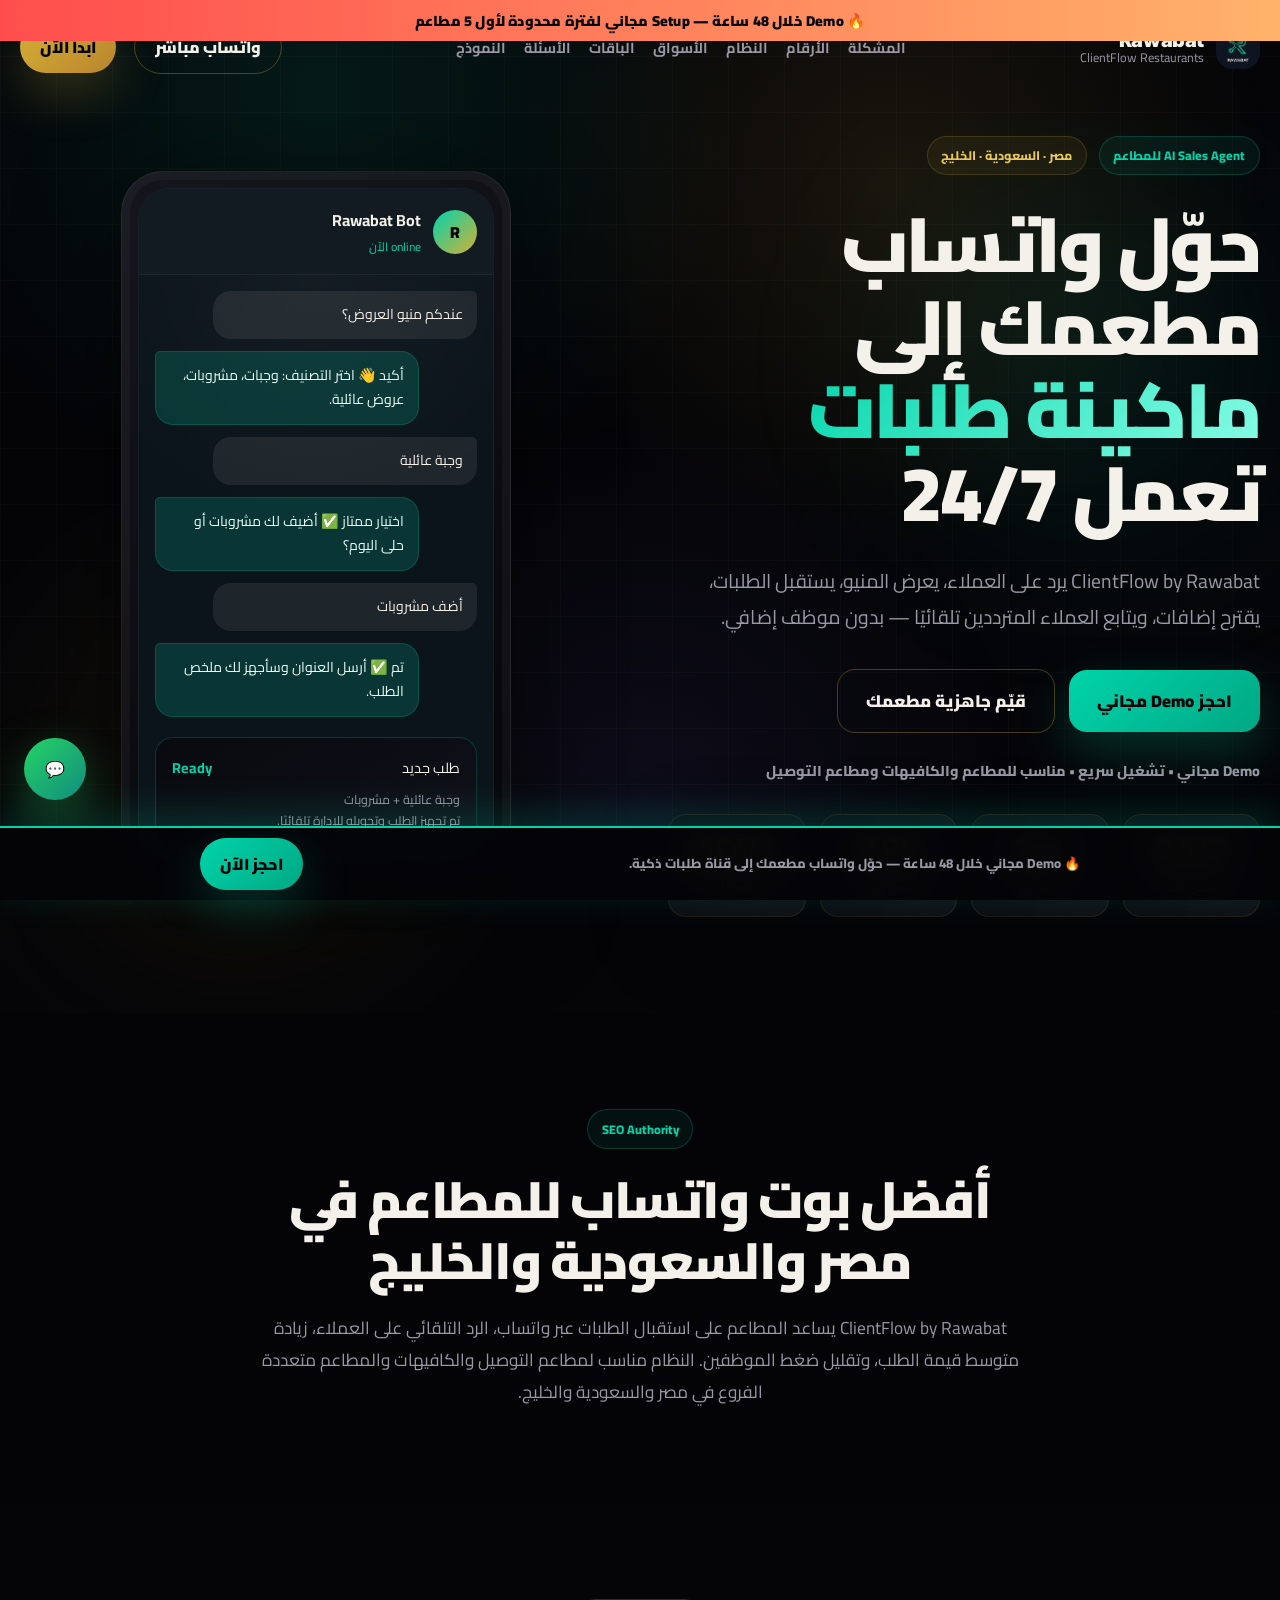
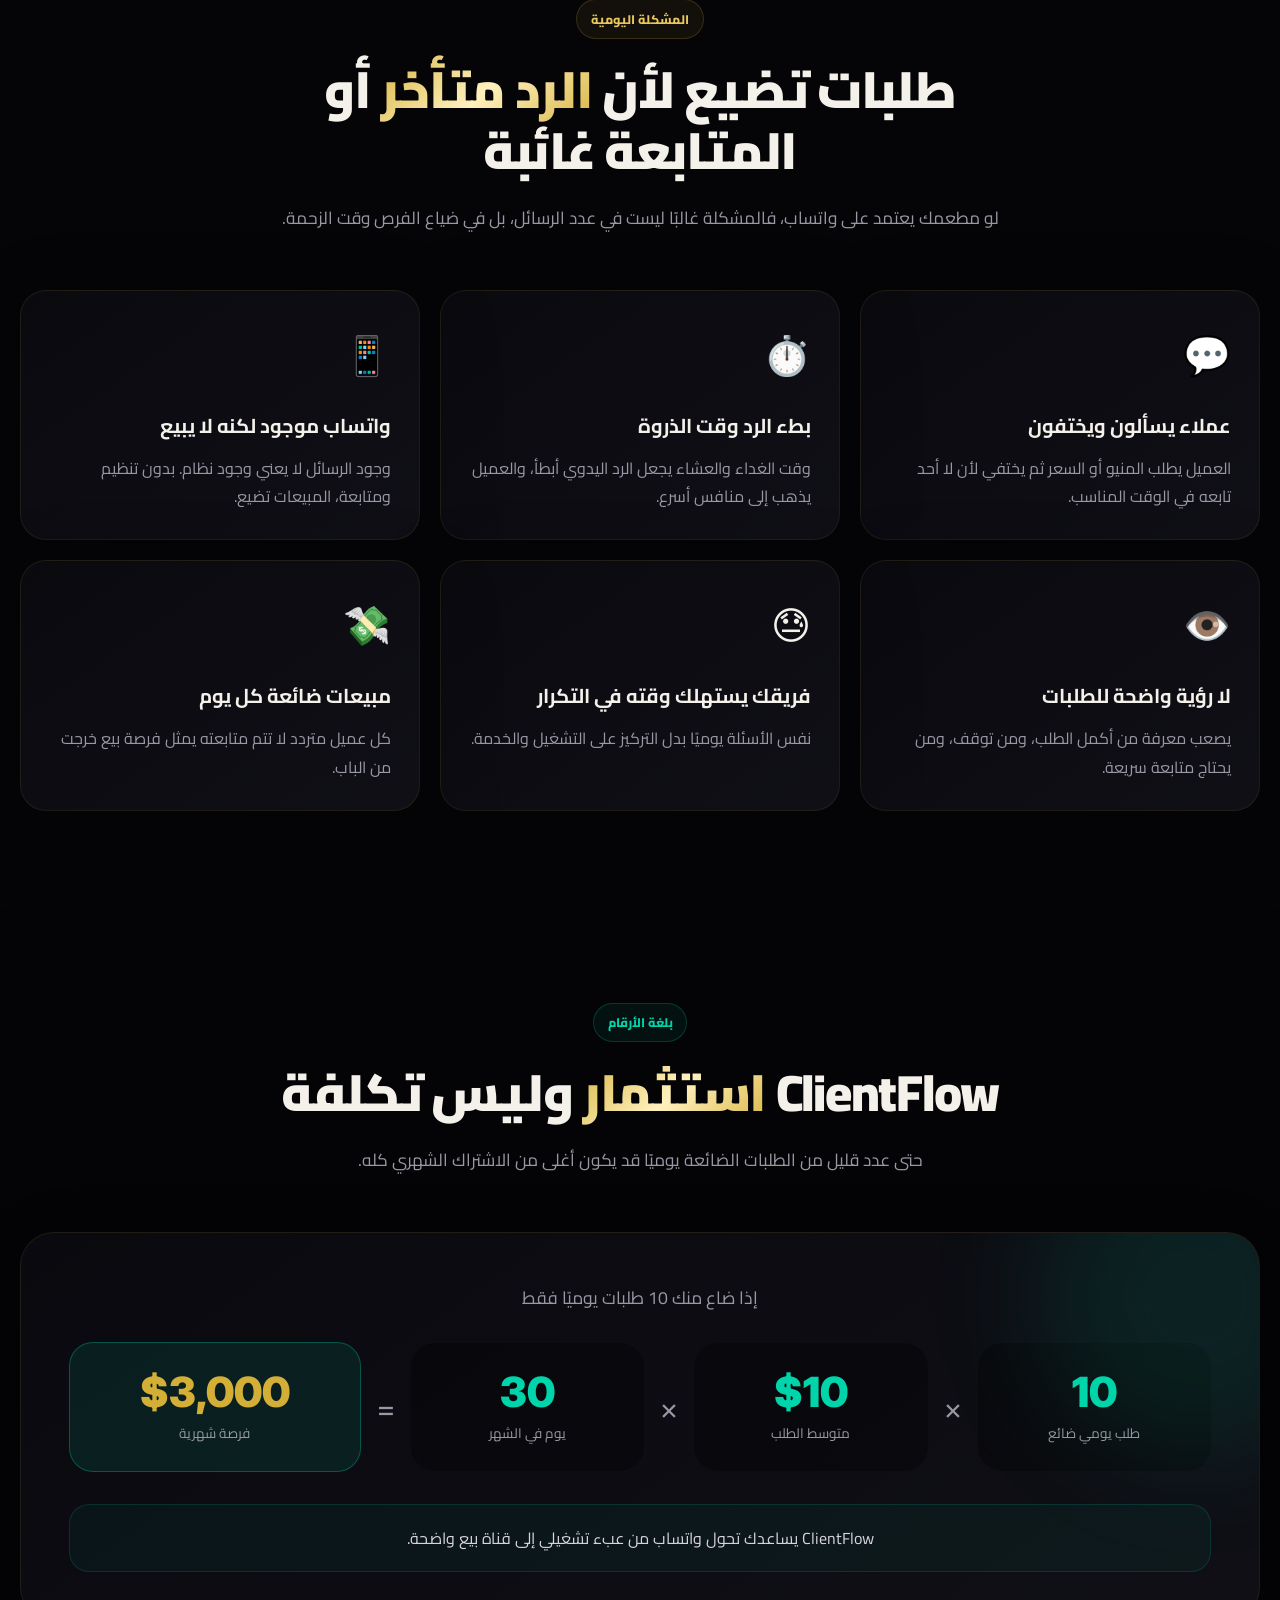
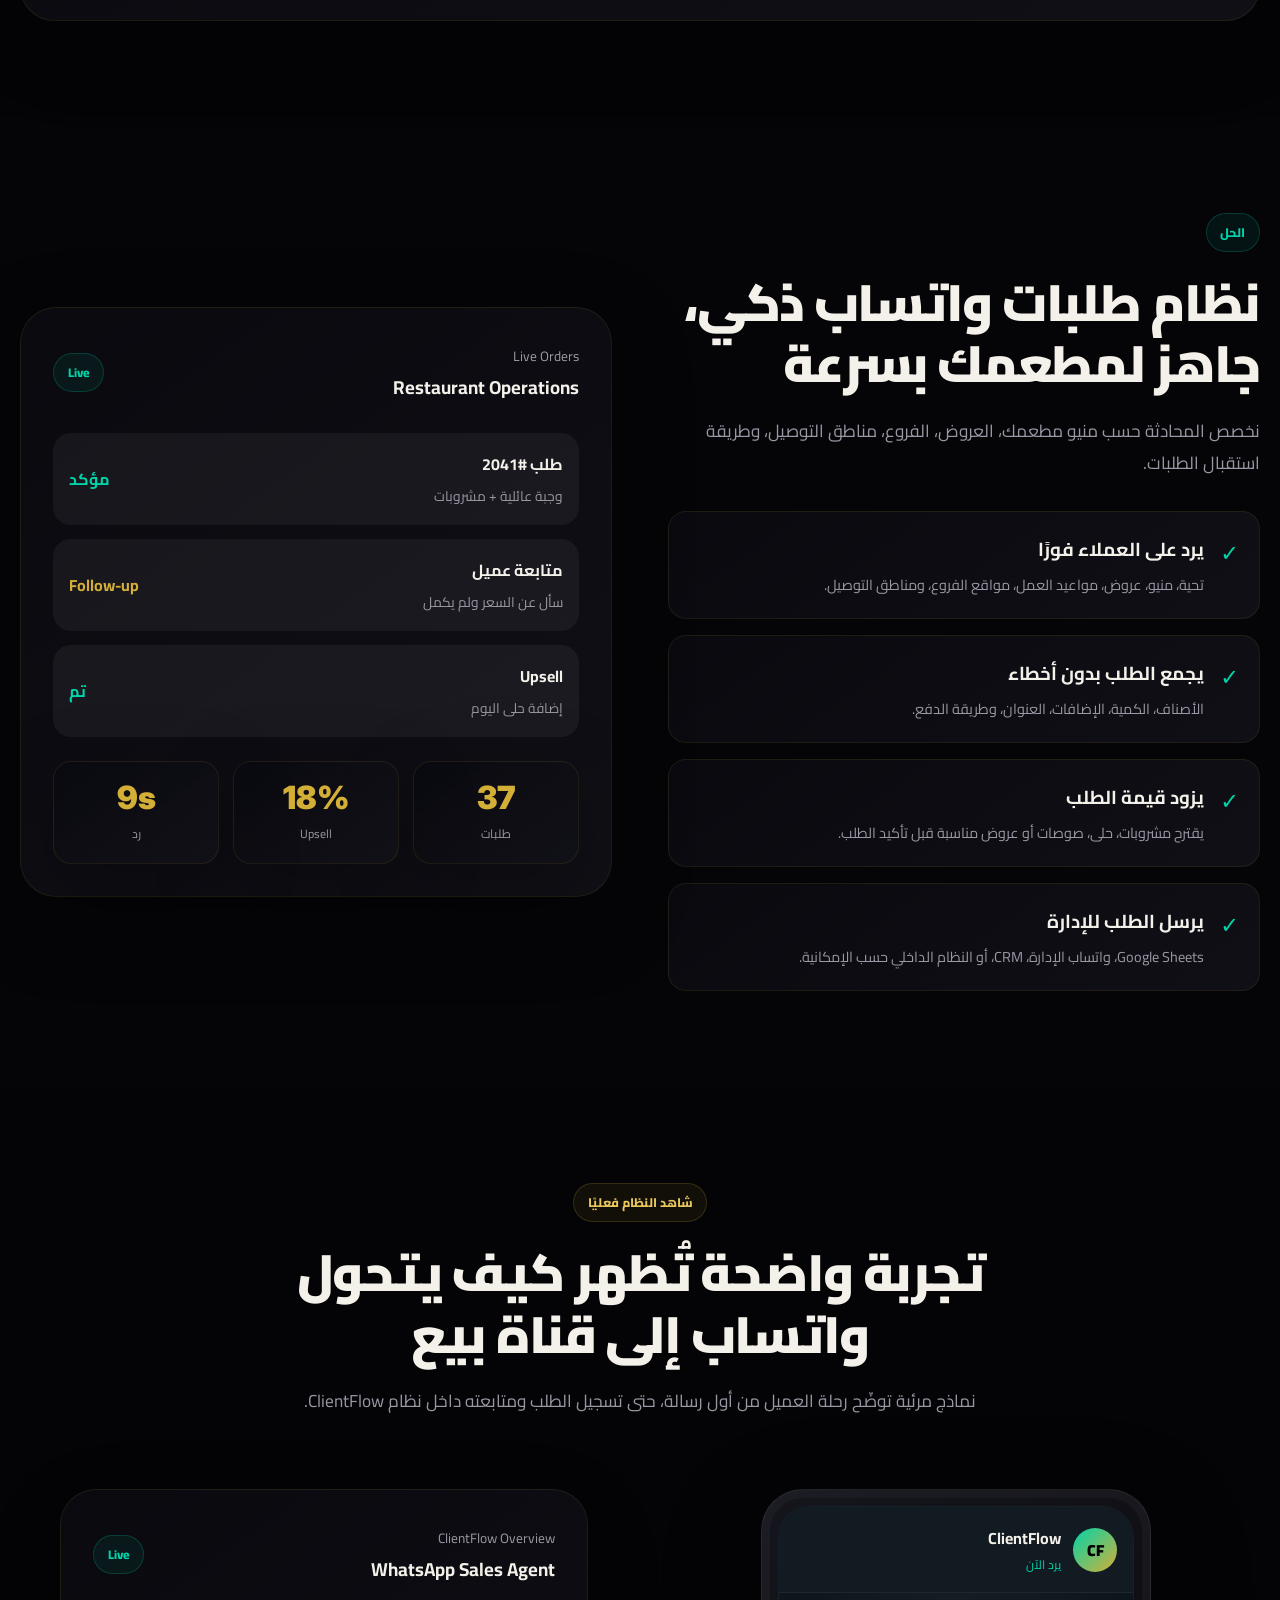
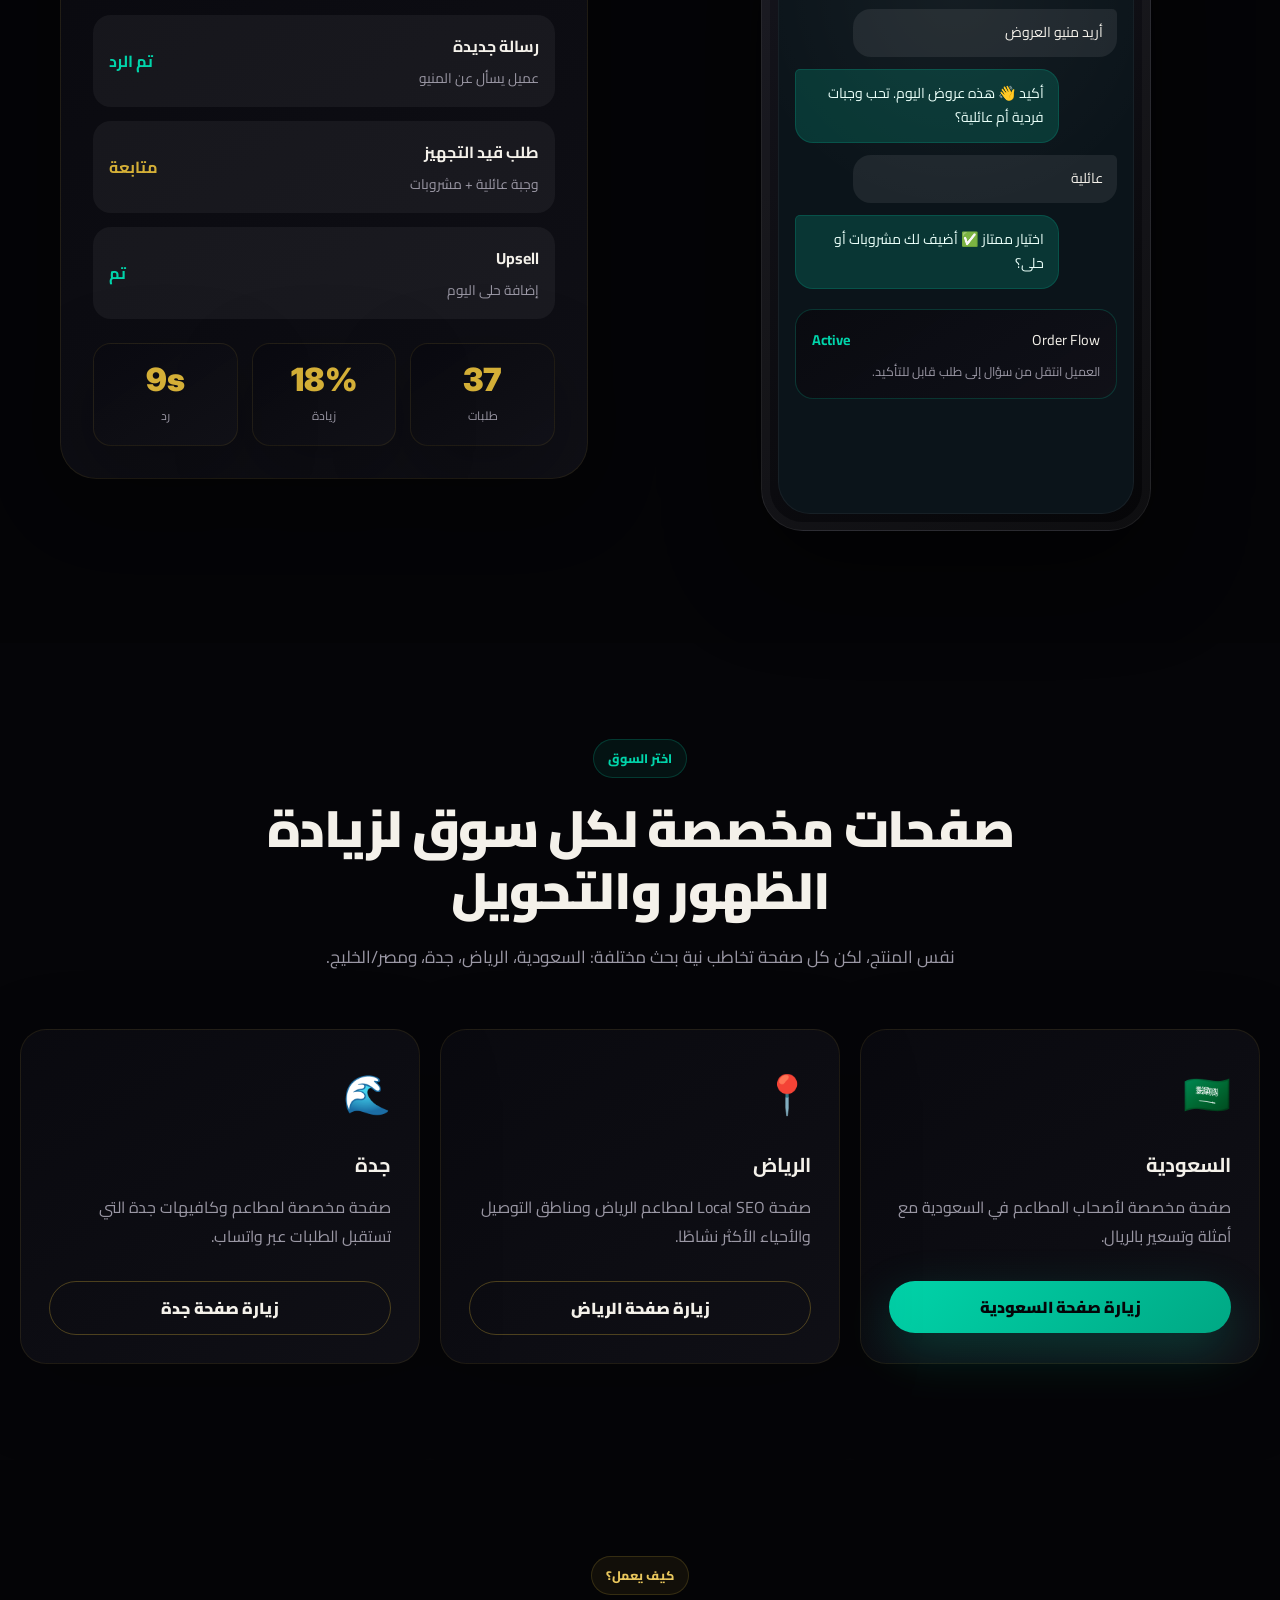
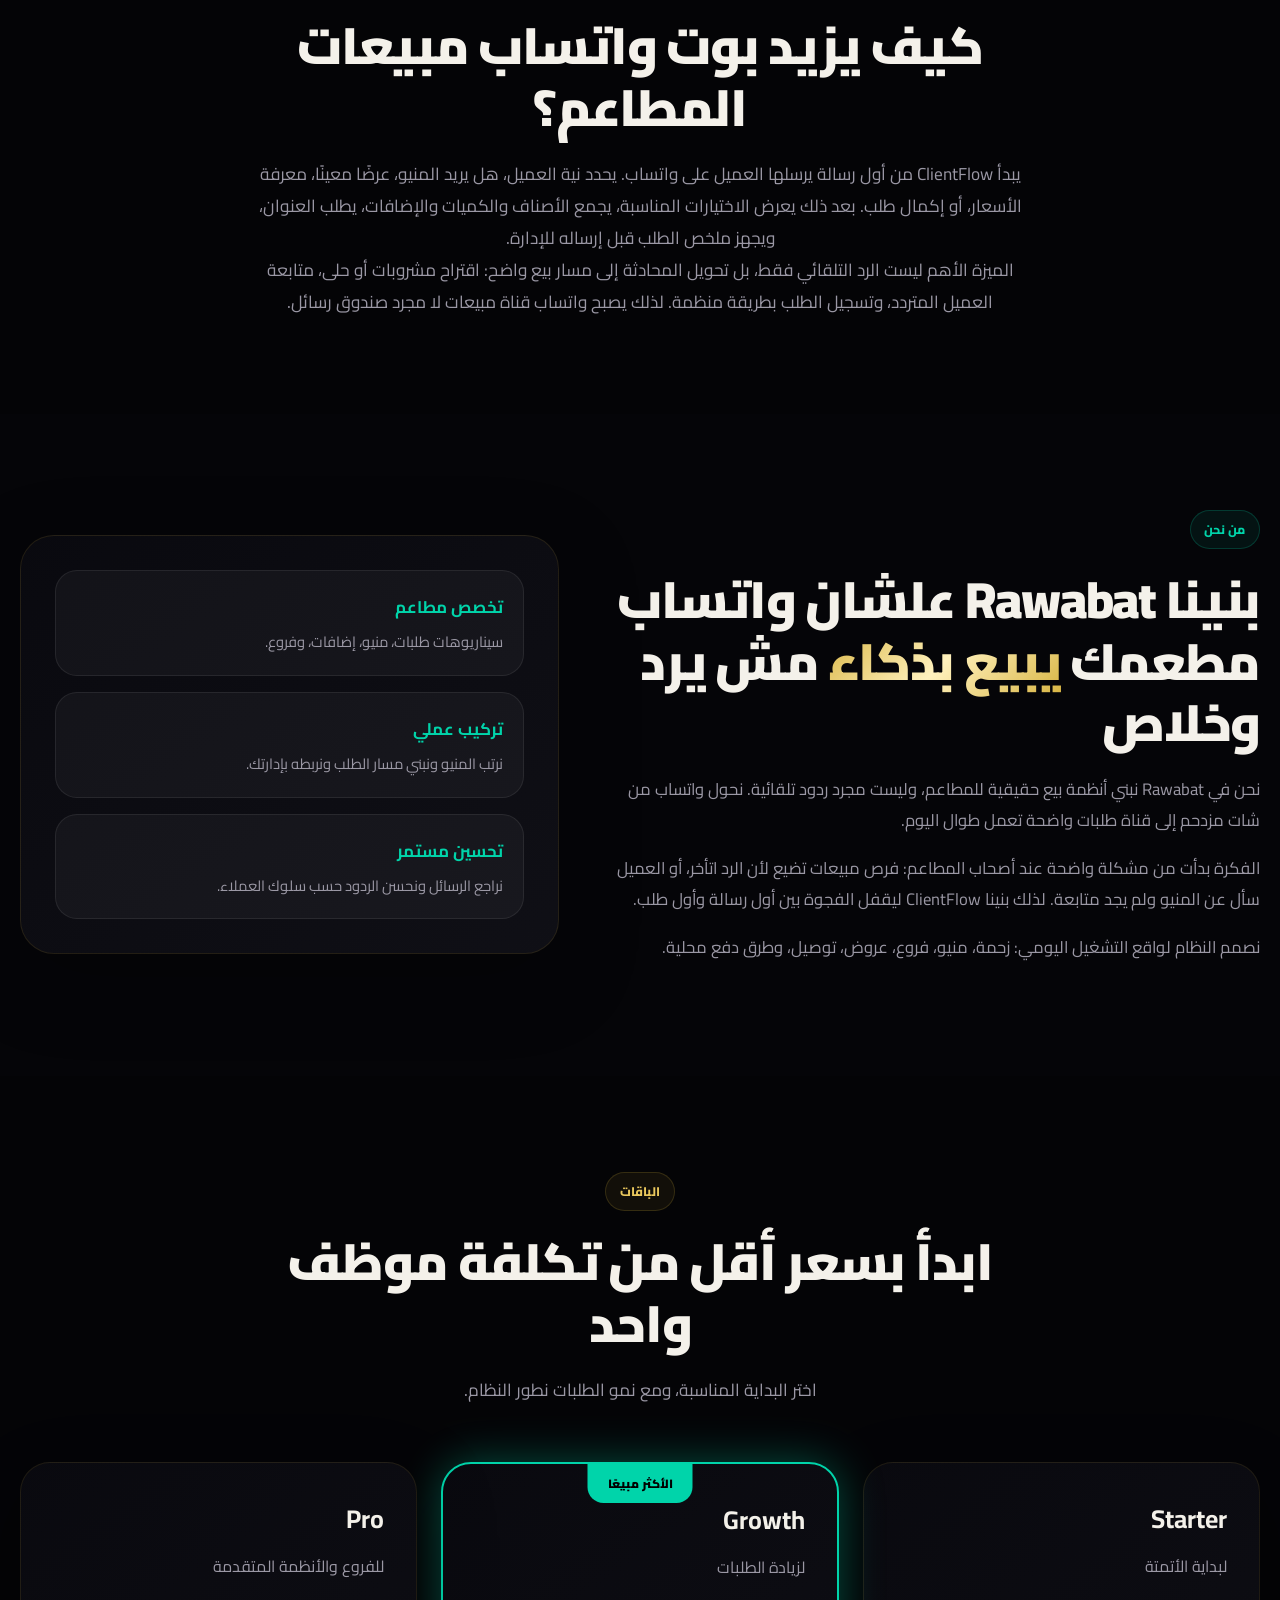
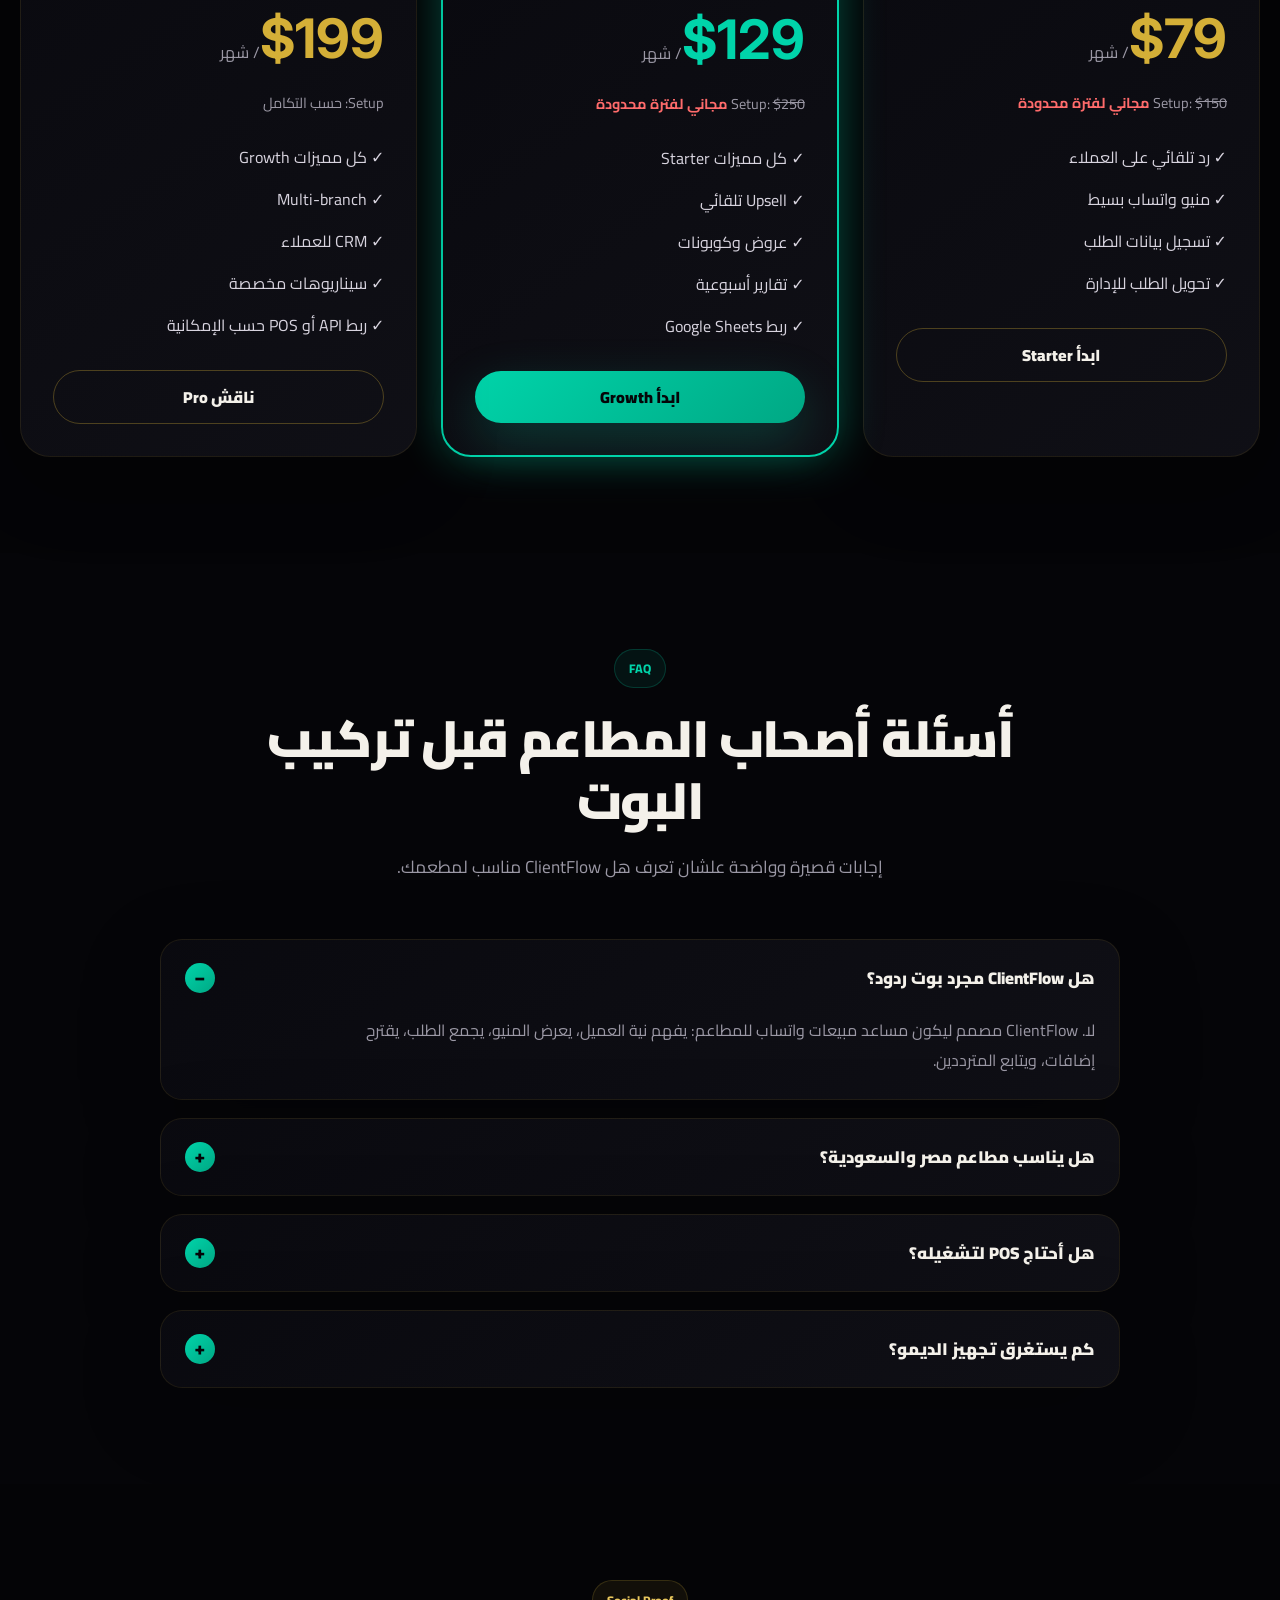
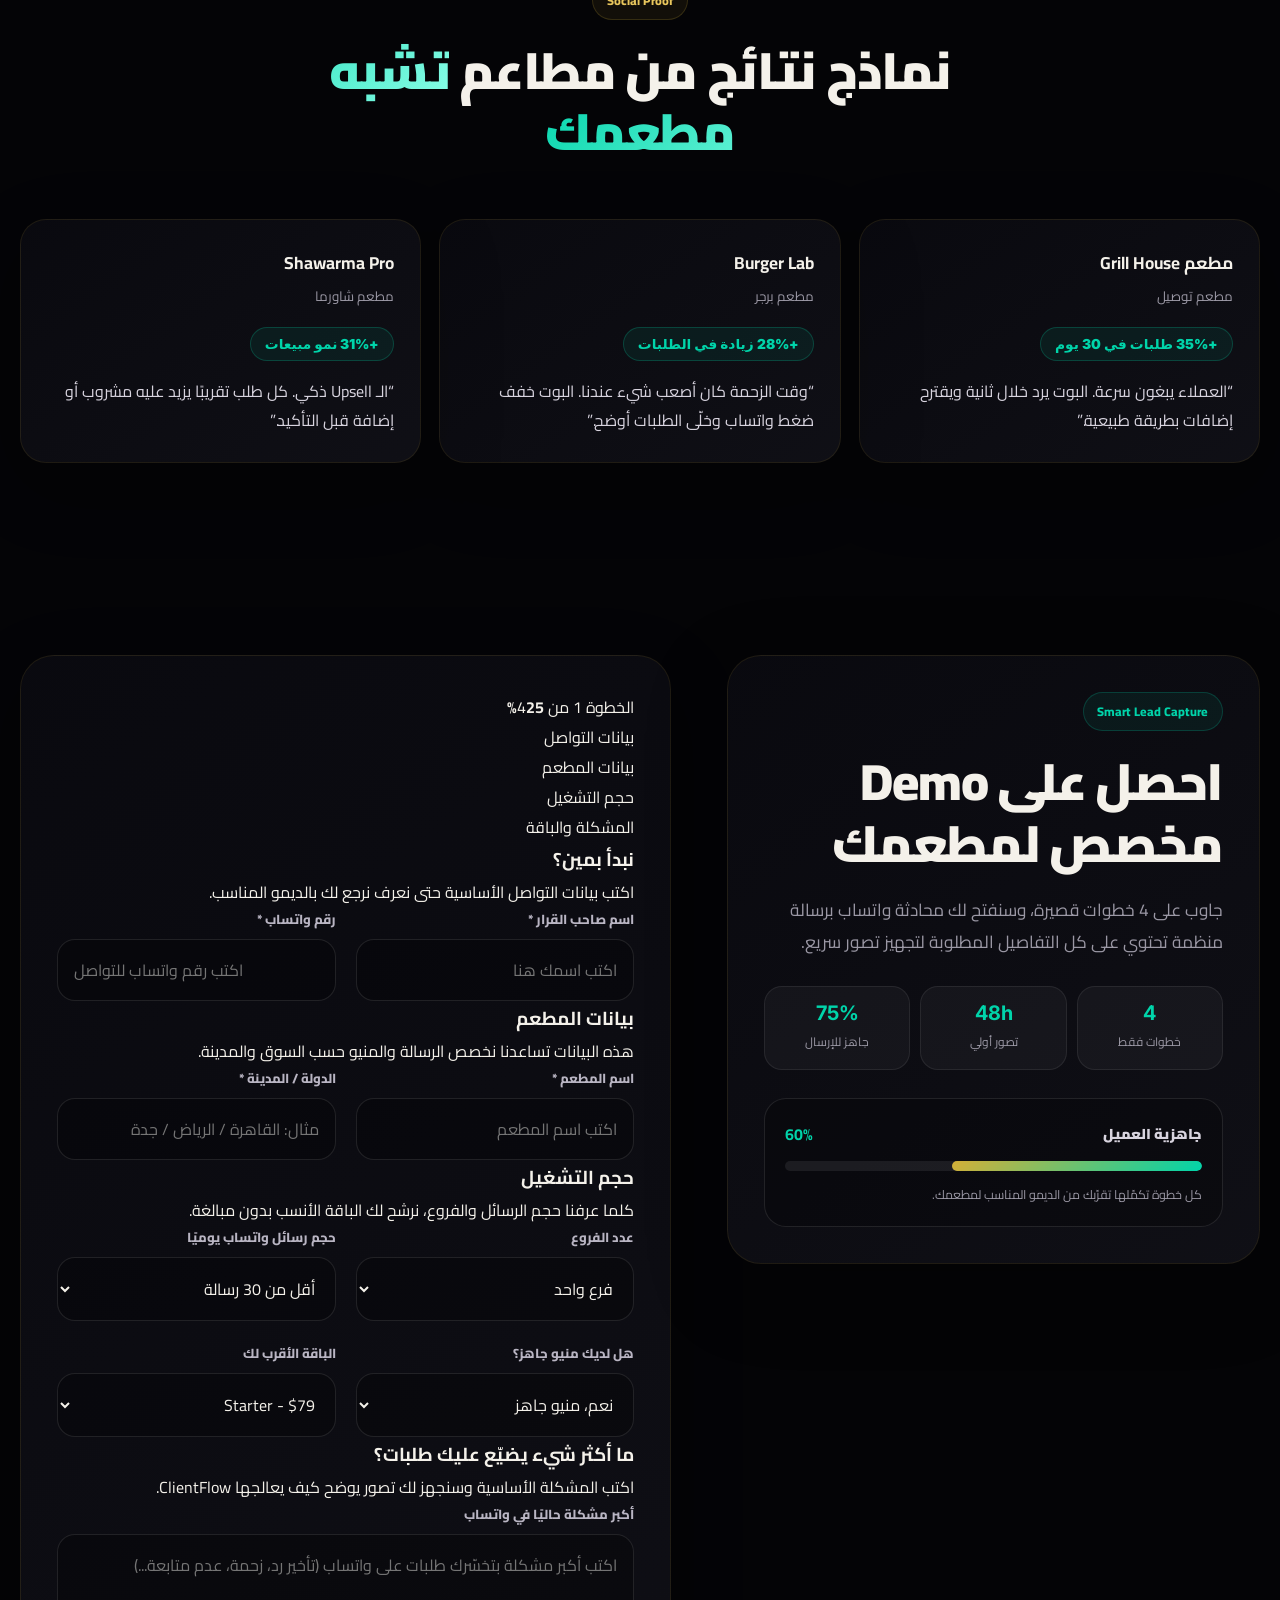
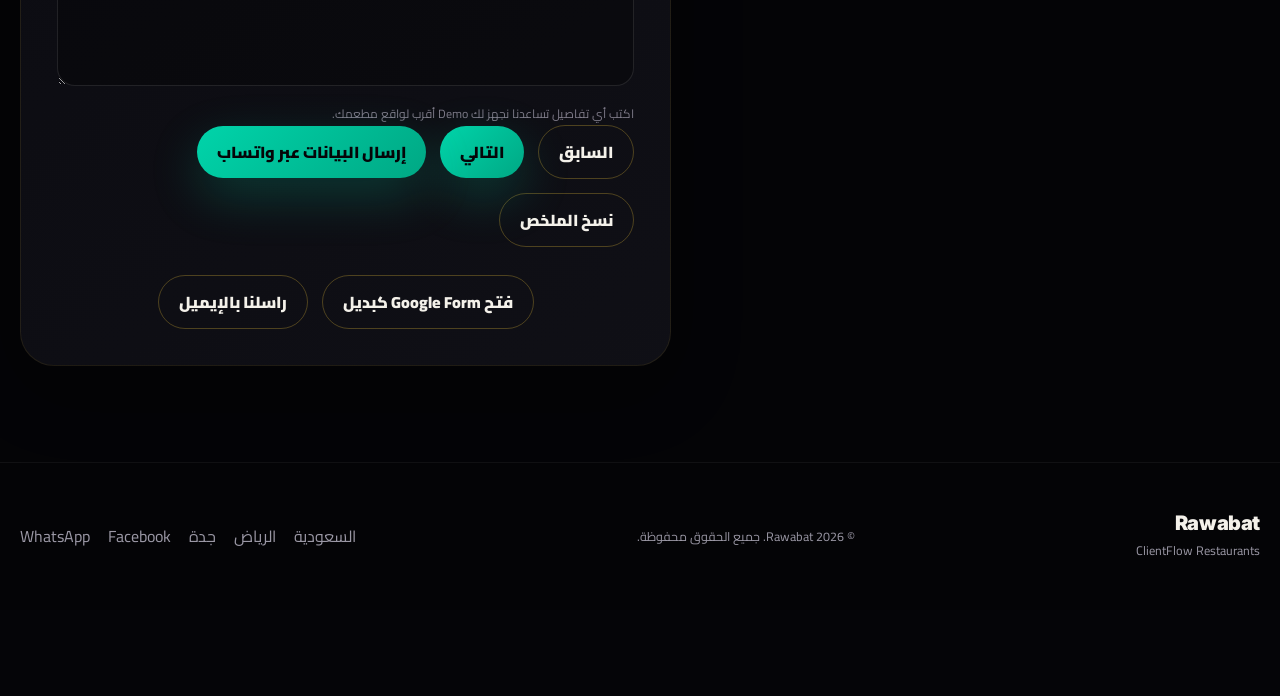
==== commit faff9cf1: "Update index.html" ====
--- a/index.html
+++ b/index.html
@@ -5,585 +5,162 @@
   <meta name="viewport" content="width=device-width, initial-scale=1.0, viewport-fit=cover" />
   <meta http-equiv="X-UA-Compatible" content="IE=edge" />
 
-  <title>بوت واتساب للمطاعم | زيادة الطلبات 30% خلال 30 يوم - Rawabat</title>
-  <meta name="description" content="حوّل واتساب مطعمك إلى نظام طلبات ذكي يعمل 24/7. ClientFlow by Rawabat يرد على العملاء، يقفل الطلبات، ويزود أرباحك تلقائيًا بدون الحاجة لموظفين إضافيين. احجز Demo مجاني الآن وابدأ فورًا." />  <meta name="keywords" content="بوت واتساب مطاعم, واتساب بزنس مطاعم, نظام طلبات واتساب, أتمتة مطاعم, whatsapp bot restaurant, restaurant whatsapp automation" />
+  <title>بوت واتساب للمطاعم | ClientFlow by Rawabat لمصر والسعودية والخليج</title>
+  <meta name="description" content="ClientFlow by Rawabat يحوّل واتساب مطعمك إلى نظام طلبات ذكي يعمل 24/7. بوت واتساب للمطاعم في مصر والسعودية والخليج يرد على العملاء، يعرض المنيو، يستقبل الطلبات، يقترح إضافات، ويتابع العملاء المترددين." />
+  <meta name="keywords" content="بوت واتساب للمطاعم, بوت واتساب مطاعم مصر, بوت واتساب مطاعم السعودية, نظام طلبات واتساب, واتساب بزنس مطاعم, أتمتة مطاعم, ClientFlow, Rawabat, restaurant whatsapp bot, whatsapp ordering system" />
   <meta name="author" content="Rawabat" />
   <meta name="robots" content="index, follow, max-image-preview:large" />
   <meta name="theme-color" content="#050508" />
+  <meta name="application-name" content="Rawabat ClientFlow" />
+  <meta name="apple-mobile-web-app-title" content="Rawabat ClientFlow" />
+
   <link rel="canonical" href="https://getrawabat.com/" />
-
+  <link rel="alternate" hreflang="ar-eg" href="https://getrawabat.com/" />
+  <link rel="alternate" hreflang="ar-sa" href="https://getrawabat.com/saudi-whatsapp-bot/" />
+  <link rel="alternate" hreflang="x-default" href="https://getrawabat.com/" />
+
+  <meta property="fb:app_id" content="1497337685264521" />
   <meta property="og:type" content="website" />
   <meta property="og:url" content="https://getrawabat.com/" />
   <meta property="og:title" content="بوت واتساب للمطاعم | زود طلباتك تلقائيًا - Rawabat" />
   <meta property="og:description" content="حوّل واتساب مطعمك إلى آلة مبيعات تعمل 24/7. يستقبل الطلبات، يرد على العملاء، ويزود أرباحك بدون موظفين إضافيين. احجز Demo مجاني الآن." />
   <meta property="og:image" content="https://getrawabat.com/og.png" />
-  <meta property="og:image:secure_url" content="https://getrawabat.com/hero.png" />
+  <meta property="og:image:secure_url" content="https://getrawabat.com/og.png" />
+  <meta property="og:image:type" content="image/png" />
   <meta property="og:image:width" content="1200" />
   <meta property="og:image:height" content="630" />
-  <meta property="og:type" content="website" />
   <meta property="og:image:alt" content="ClientFlow by Rawabat - WhatsApp Sales Agent for Restaurants" />
   <meta property="og:site_name" content="Rawabat" />
-  <meta property="og:locale" content="ar_SA" />
-
+  <meta property="og:locale" content="ar_AR" />
+  <meta property="og:locale:alternate" content="ar_SA" />
   <meta property="article:author" content="Rawabat" />
-  <meta property="article:published_time" content="2026-05-01T08:00:00+03:00" />  
-  
+  <meta property="article:published_time" content="2026-05-06T08:00:00+03:00" />
+  <meta property="article:modified_time" content="2026-05-06T08:00:00+03:00" />
 
   <meta name="twitter:card" content="summary_large_image" />
-  <meta name="twitter:title" content="ClientFlow by Rawabat" />
+  <meta name="twitter:title" content="ClientFlow by Rawabat | بوت واتساب ذكي للمطاعم" />
   <meta name="twitter:description" content="بوت واتساب ذكي للمطاعم يعمل 24/7 ويحوّل الرسائل إلى طلبات." />
-  <meta name="twitter:image" content="https://getrawabat.com/hero.png" />
-
-  <link rel="icon" type="image/jpeg" href="logo.jpeg" />
+  <meta name="twitter:image" content="https://getrawabat.com/og.png" />
+
+  <link rel="icon" type="image/jpeg" href="/logo.jpeg" />
+  <link rel="manifest" href="/site.webmanifest" />
+  <link rel="preload" as="image" href="/og.png" />
   <link rel="preconnect" href="https://fonts.googleapis.com" />
   <link rel="preconnect" href="https://fonts.gstatic.com" crossorigin />
   <link href="https://fonts.googleapis.com/css2?family=Cairo:wght@300;400;500;600;700;800;900&family=Inter:wght@400;600;700;800;900&display=swap" rel="stylesheet" />
-
-  <style>
-    :root {
-      --bg: #050508;
-      --card: #0a0a10;
-      --surface: #111118;
-      --text: #f4f1ea;
-      --muted: #9b98a5;
-      --muted2: #7f7b89;
-      --gold: #d4af37;
-      --gold2: #fff1bd;
-      --teal: #00d4aa;
-      --teal2: #00a884;
-      --danger: #ff9b9b;
-      --border: rgba(212, 175, 55, .12);
-      --border-strong: rgba(212, 175, 55, .32);
-      --shadow-card: 0 24px 80px rgba(0,0,0,.25);
-      --shadow-teal: 0 18px 50px rgba(0,212,170,.22);
-      --shadow-gold: 0 18px 50px rgba(212,175,55,.25);
-      --radius: 24px;
-      --container: 1280px;
-      --font-main: "Cairo", system-ui, sans-serif;
-      --font-latin: "Inter", system-ui, sans-serif;
-    }
-
-    * { box-sizing: border-box; }
-    html { scroll-behavior: smooth; }
-    body {
-      margin: 0;
-      background: var(--bg);
-      color: var(--text);
-      font-family: var(--font-main);
-      overflow-x: hidden;
-      padding-bottom: 88px;
-      -webkit-font-smoothing: antialiased;
-      text-rendering: optimizeLegibility;
-    }
-    a { color: inherit; text-decoration: none; }
-    img, svg { display: block; max-width: 100%; }
-    button, input, select, textarea { font: inherit; }
-    button { cursor: pointer; }
-    h1, h2, h3, p { margin: 0; }
-    ul { list-style: none; margin: 0; padding: 0; }
-    ::selection { background: rgba(212,175,55,.35); color: #fff; }
-
-    .container { width: min(var(--container), calc(100% - 40px)); margin: 0 auto; }
-    .section { padding: 96px 0; }
-    .section--muted, .section--lead-form { background: rgba(0,0,0,.20); }
-    .main-content { padding-top: 118px; }
-
-    .site-bg { position: fixed; inset: 0; z-index: -10; pointer-events: none; }
-    .site-bg::before { content: ""; position: absolute; inset: 0; background: radial-gradient(circle at 25% 10%, rgba(0,212,170,.10), transparent 34%), radial-gradient(circle at 70% 20%, rgba(212,175,55,.10), transparent 33%), radial-gradient(circle at 50% 90%, rgba(123,104,238,.08), transparent 38%); }
-    .site-bg::after { content: ""; position: absolute; inset: 0; opacity: .035; background-image: linear-gradient(rgba(255,255,255,.6) 1px, transparent 1px), linear-gradient(90deg, rgba(255,255,255,.6) 1px, transparent 1px); background-size: 56px 56px; }
-
-    .site-nav { position: fixed; inset: 0 0 auto; z-index: 50; padding: 20px 0; transition: .3s ease; }
-    .site-nav.is-scrolled { padding: 12px 0; background: rgba(10,10,16,.84); border-bottom: 1px solid var(--border); backdrop-filter: blur(20px); -webkit-backdrop-filter: blur(20px); }
-    .nav__inner { display: flex; justify-content: space-between; align-items: center; gap: 18px; }
-    .brand { display: inline-flex; align-items: center; gap: 12px; min-width: max-content; }
-    .brand__logo-wrap { width: 44px; height: 44px; border-radius: 16px; overflow: hidden; display: grid; place-items: center; background: linear-gradient(135deg, var(--teal), var(--gold)); }
-    .brand__logo { width: 100%; height: 100%; object-fit: cover; }
-    .brand__text { display: grid; line-height: 1.1; }
-    .brand__name { font-family: var(--font-latin); font-weight: 900; font-size: 1.25rem; letter-spacing: -.02em; }
-    .brand__subtitle { color: var(--muted); font-size: .76rem; }
-    .nav__links, .nav__actions { display: flex; align-items: center; gap: 18px; }
-    .nav__links { color: var(--muted); font-size: .9rem; font-weight: 800; }
-    .nav__links a:hover { color: var(--gold); }
-
-    .btn { display: inline-flex; justify-content: center; align-items: center; gap: 8px; min-height: 46px; padding: 11px 20px; border-radius: 999px; border: 0; font-weight: 900; text-align: center; transition: .25s ease; }
-    .btn:hover { transform: translateY(-2px); }
-    .btn--large { min-height: 58px; padding: 15px 28px; border-radius: 18px; font-size: 1.05rem; }
-    .btn--full { width: 100%; }
-    .btn--teal { background: linear-gradient(135deg, var(--teal), var(--teal2)); color: var(--bg); box-shadow: var(--shadow-teal); }
-    .btn--gold { background: linear-gradient(135deg, var(--gold), #b9852d); color: var(--bg); box-shadow: var(--shadow-gold); }
-    .btn--outline { border: 1px solid var(--border-strong); color: var(--text); background: transparent; }
-    .btn--outline:hover { background: rgba(212,175,55,.08); border-color: rgba(212,175,55,.65); }
-
-    .tag { display: inline-flex; align-items: center; gap: .5rem; border: 1px solid rgba(212,175,55,.18); background: rgba(212,175,55,.07); color: #e9c75d; border-radius: 999px; padding: .45rem .85rem; font-size: .78rem; font-weight: 800; }
-    .tag--teal { border-color: rgba(0,212,170,.20); background: rgba(0,212,170,.07); color: var(--teal); }
-    .text-gold { background: linear-gradient(135deg, var(--gold), var(--gold2), var(--gold)); -webkit-background-clip: text; -webkit-text-fill-color: transparent; background-clip: text; }
-    .text-teal { background: linear-gradient(135deg, var(--teal), #8dffe8); -webkit-background-clip: text; -webkit-text-fill-color: transparent; background-clip: text; }
-
-    .hero { position: relative; overflow: hidden; min-height: 78vh; padding-top: 18px; }
-    .hero__grid { min-height: 78vh; display: grid; grid-template-columns: 1fr 1fr; gap: 56px; align-items: center; }
-    .tag-group { display: flex; gap: 12px; flex-wrap: wrap; margin-bottom: 28px; }
-    .hero__title { font-size: clamp(2.35rem, 6vw, 4.8rem); line-height: 1.08; font-weight: 900; letter-spacing: -.035em; margin-bottom: 28px; }
-    .hero__description { max-width: 680px; color: var(--muted); font-size: clamp(1rem, 1.6vw, 1.22rem); line-height: 1.85; margin-bottom: 34px; }
-    .hero__actions { display: flex; align-items: center; gap: 14px; flex-wrap: wrap; }
-    .hero__note { color: var(--muted); font-size: .9rem; font-weight: 800; margin: 24px 0 30px; }
-    .orb { position: absolute; width: 320px; height: 320px; border-radius: 50%; filter: blur(110px); opacity: .55; pointer-events: none; }
-    .orb--teal { top: 80px; right: 32px; background: rgba(0,212,170,.20); }
-    .orb--gold { bottom: 48px; left: 48px; width: 380px; height: 380px; background: rgba(212,175,55,.15); }
-
-    .phone-frame { position: relative; max-width: 390px; margin: 0 auto; border-radius: 42px; padding: 16px; background: linear-gradient(145deg,#15151d,#060608); border: 1px solid rgba(255,255,255,.10); box-shadow: inset 0 0 0 8px rgba(255,255,255,.03), 0 30px 100px rgba(0,0,0,.55); }
-    .phone-screen { background: #0b141a; border-radius: 32px; overflow: hidden; border: 1px solid rgba(255,255,255,.05); }
-    .phone-header { display: flex; align-items: center; gap: 12px; padding: 16px; background: #111b21; border-bottom: 1px solid rgba(255,255,255,.05); }
-    .phone-header span { display: block; color: var(--teal); font-size: .75rem; }
-    .phone-avatar { width: 44px; height: 44px; border-radius: 50%; background: linear-gradient(135deg, var(--teal), var(--gold)); color: #000; display: grid; place-items: center; font-weight: 900; }
-    .chat-window { min-height: 520px; padding: 16px; display: grid; gap: 12px; align-content: start; background: radial-gradient(circle at 50% 0%, rgba(255,255,255,.04), transparent 40%); }
-    .msg { max-width: 82%; border-radius: 18px; padding: 12px 14px; font-size: .88rem; line-height: 1.7; }
-    .msg--in { background: rgba(255,255,255,.08); color: var(--text); border-top-right-radius: 5px; }
-    .msg--out { margin-right: auto; background: rgba(0,212,170,.18); color: #eafff9; border-top-left-radius: 5px; border: 1px solid rgba(0,212,170,.18); }
-    .order-card { margin-top: 8px; border-radius: 18px; padding: 16px; background: linear-gradient(145deg,rgba(10,10,16,.94),rgba(17,17,24,.9)); border: 1px solid rgba(0,212,170,.20); }
-    .order-card__top { display: flex; justify-content: space-between; gap: 12px; font-size: .9rem; margin-bottom: 8px; }
-    .order-card__top strong { color: var(--teal); }
-    .order-card p { color: var(--muted); font-size: .78rem; line-height: 1.7; }
-
-    .stats-grid { display: grid; gap: 14px; }
-    .stats-grid--hero { grid-template-columns: repeat(4, 1fr); max-width: 680px; }
-    .stats-grid--dashboard { grid-template-columns: repeat(3, 1fr); margin-top: 24px; }
-    .stat-card { border-radius: 18px; padding: 16px; text-align: center; background: linear-gradient(145deg,rgba(10,10,16,.94),rgba(17,17,24,.9)); border: 1px solid rgba(212,175,55,.1); box-shadow: var(--shadow-card); }
-    .stat-card strong { display: block; font-family: var(--font-latin); font-size: clamp(1.35rem, 2.5vw, 2rem); font-weight: 900; color: var(--gold); }
-    .stat-card span { color: var(--muted); font-size: .75rem; }
-
-    .section-head { max-width: 780px; margin: 0 auto; text-align: center; }
-    .section-head h2, .split-grid h2, .lead-panel h2 { font-size: clamp(2rem,4vw,3.35rem); line-height: 1.2; font-weight: 900; letter-spacing: -.025em; margin: 20px 0; }
-    .section-head p, .split-grid > div > p, .lead-panel > p { color: var(--muted); font-size: 1.08rem; line-height: 1.85; }
-    .cards-grid { display: grid; gap: 20px; margin-top: 56px; }
-    .cards-grid--three { grid-template-columns: repeat(3, minmax(0, 1fr)); }
-    .feature-card, .dashboard-card, .pricing-card, .lead-panel, .lead-form-card, .roi-box, .smart-form-shell { background: linear-gradient(145deg,rgba(10,10,16,.94),rgba(17,17,24,.9)); border: 1px solid rgba(212,175,55,.10); box-shadow: var(--shadow-card); }
-    .feature-card { border-radius: 26px; padding: 28px; transition: .35s ease; }
-    .feature-card:hover { border-color: var(--border-strong); transform: translateY(-4px); }
-    .feature-card__icon { font-size: 2.4rem; margin-bottom: 16px; }
-    .feature-card h3 { font-size: 1.25rem; margin-bottom: 10px; }
-    .feature-card p { color: var(--muted); line-height: 1.8; }
-
-    .roi-box { position: relative; overflow: hidden; border-radius: 34px; padding: clamp(28px,5vw,48px); margin-top: 56px; text-align: center; }
-    .roi-box__orb { position: absolute; top: -96px; right: -96px; width: 320px; height: 320px; background: rgba(0,212,170,.10); border-radius: 50%; filter: blur(55px); }
-    .roi-box__intro { color: var(--muted); font-size: 1.1rem; margin-bottom: 28px; position: relative; }
-    .roi-equation { display: grid; grid-template-columns: 1fr auto 1fr auto 1fr auto 1.25fr; gap: 16px; align-items: center; }
-    .roi-item, .roi-result { border-radius: 24px; padding: 24px; background: rgba(0,0,0,.30); }
-    .roi-result { background: rgba(0,212,170,.10); border: 1px solid rgba(0,212,170,.30); }
-    .roi-item strong, .roi-result strong { display: block; font-size: clamp(2rem,4vw,2.6rem); font-family: var(--font-latin); font-weight: 900; color: var(--teal); }
-    .roi-result strong { color: var(--gold); }
-    .roi-item span, .roi-result span { color: var(--muted); font-size: .85rem; }
-    .roi-operator { color: var(--muted); font-size: 2rem; }
-    .roi-note { margin-top: 32px; border-radius: 20px; padding: 18px; background: rgba(0,212,170,.05); border: 1px solid rgba(0,212,170,.15); color: #d8d4df; }
-    .roi-note strong { color: var(--teal); font-size: 1.2rem; }
-
-    .split-grid, .lead-grid { display: grid; grid-template-columns: 1fr 1fr; gap: 56px; align-items: center; }
-    .check-list { display: grid; gap: 16px; margin-top: 32px; }
-    .check-item { display: flex; gap: 16px; border-radius: 18px; padding: 20px; background: linear-gradient(145deg,rgba(10,10,16,.94),rgba(17,17,24,.9)); border: 1px solid rgba(212,175,55,.10); }
-    .check-item > span { color: var(--teal); font-size: 1.4rem; font-weight: 900; flex-shrink: 0; }
-    .check-item h3 { margin-bottom: 4px; }
-    .check-item p { color: var(--muted); font-size: .9rem; }
-
-    .dashboard-card { border-radius: 36px; padding: clamp(24px,4vw,32px); }
-    .dashboard-card__head { display: flex; align-items: center; justify-content: space-between; gap: 16px; margin-bottom: 28px; }
-    .dashboard-card__head span:not(.tag) { color: var(--muted); font-size: .85rem; }
-    .orders-list { display: grid; gap: 14px; }
-    .order-row { display: flex; justify-content: space-between; gap: 12px; align-items: center; border-radius: 18px; padding: 16px; background: rgba(255,255,255,.05); }
-    .order-row div span { display: block; color: var(--muted); font-size: .86rem; margin-top: 4px; }
-    .status--confirmed { color: var(--teal); }
-    .status--pending { color: var(--gold); }
-
-    .media-grid { display: grid; grid-template-columns: repeat(2, minmax(0, 1fr)); gap: 24px; margin-top: 56px; }
-    .media-card { overflow: hidden; border-radius: 26px; border: 1px solid rgba(212,175,55,.10); background: rgba(10,10,16,.86); box-shadow: var(--shadow-card); }
-    .proof-mockup { min-height: 100%; }
-
-    .pricing-grid { display: grid; grid-template-columns: repeat(3, minmax(0,1fr)); gap: 24px; margin-top: 56px; }
-    .pricing-card { position: relative; border-radius: 30px; padding: 32px; }
-    .pricing-card--featured { border-color: rgba(0,212,170,.40); transform: scale(1.02); }
-    .pricing-card__badge { position: absolute; top: 0; left: 50%; transform: translateX(-50%); border-radius: 0 0 16px 16px; background: var(--teal); color: #000; padding: 8px 20px; font-size: .75rem; font-weight: 900; }
-    .pricing-card h3 { font-size: 1.6rem; margin-bottom: 8px; }
-    .pricing-card > p { color: var(--muted); margin-bottom: 24px; }
-    .price { margin-bottom: 18px; }
-    .price strong { font-family: var(--font-latin); font-size: clamp(2.8rem,5vw,3.4rem); color: var(--gold); }
-    .price--teal strong { color: var(--teal); }
-    .price span { color: var(--muted); }
-    .setup-note { color: var(--muted); font-size: .9rem; }
-    .setup-note strong { color: var(--teal); }
-    .pricing-card ul { display: grid; gap: 12px; margin: 26px 0 30px; color: #d8d4df; }
-
-    .lead-grid { align-items: start; grid-template-columns: .9fr 1.1fr; }
-    .lead-panel { position: sticky; top: 110px; border-radius: 34px; padding: clamp(24px,4vw,36px); }
-    .mini-proof { display: grid; grid-template-columns: repeat(3, 1fr); gap: 10px; margin: 28px 0; }
-    .mini-proof div { border: 1px solid rgba(255,255,255,.08); background: rgba(255,255,255,.04); border-radius: 18px; padding: 14px; text-align: center; }
-    .mini-proof strong { display: block; color: var(--teal); font-size: 1.25rem; font-family: var(--font-latin); }
-    .mini-proof span { color: var(--muted); font-size: .75rem; }
-    .lead-score-card { border-radius: 22px; background: rgba(0,0,0,.25); border: 1px solid rgba(255,255,255,.10); padding: 20px; }
-    .lead-score-card__head { display: flex; justify-content: space-between; gap: 12px; margin-bottom: 12px; }
-    .lead-score-card__head span { color: #d8d4df; font-weight: 900; font-size: .9rem; }
-    .lead-score-card__head strong { color: var(--teal); }
-    .lead-meter { height: 10px; border-radius: 999px; background: rgba(255,255,255,.08); overflow: hidden; }
-    .lead-meter__fill { height: 100%; width: 75%; border-radius: 999px; background: linear-gradient(135deg, var(--gold), var(--teal)); transition: .35s ease; }
-    .lead-score-card p { color: var(--muted); font-size: .78rem; margin-top: 12px; }
-
-    .smart-form-shell { border-radius: 38px; padding: clamp(22px,4vw,36px); }
-    .smart-progress { margin-bottom: 28px; }
-    .smart-progress__top { display: flex; justify-content: space-between; align-items: center; gap: 12px; margin-bottom: 12px; }
-    .smart-progress__top strong { color: var(--teal); }
-    .smart-progress__track { height: 10px; border-radius: 999px; background: rgba(255,255,255,.08); overflow: hidden; }
-    .smart-progress__bar { height: 100%; width: 25%; border-radius: 999px; background: linear-gradient(135deg, var(--gold), var(--teal)); transition: width .3s ease; }
-    .smart-steps { display: grid; grid-template-columns: repeat(4, 1fr); gap: 10px; margin-bottom: 28px; }
-    .smart-step-pill { border: 1px solid rgba(255,255,255,.08); background: rgba(255,255,255,.04); border-radius: 16px; padding: 10px; color: var(--muted); font-size: .82rem; font-weight: 800; text-align: center; }
-    .smart-step-pill.is-active { color: var(--teal); border-color: rgba(0,212,170,.35); background: rgba(0,212,170,.08); }
-    .smart-step { display: none; }
-    .smart-step.is-active { display: block; }
-    .smart-step h3 { font-size: clamp(1.6rem,3vw,2.25rem); margin-bottom: 10px; }
-    .smart-step > p { color: var(--muted); line-height: 1.8; margin-bottom: 24px; }
-    .smart-fields { display: grid; grid-template-columns: repeat(2, minmax(0, 1fr)); gap: 18px; }
-    .smart-fields--single { grid-template-columns: 1fr; }
-    .form-field--full { grid-column: 1 / -1; }
-    .lead-label { display: block; color: #b9b5c3; font-size: .82rem; font-weight: 800; margin-bottom: 8px; }
-    .lead-input, .lead-select, .lead-textarea { width: 100%; border-radius: 18px; border: 1px solid rgba(255,255,255,.10); background: rgba(0,0,0,.28); color: var(--text); padding: 15px 16px; outline: none; transition: .25s ease; }
-    .lead-textarea { resize: vertical; min-height: 128px; }
-    .lead-select option { background: var(--card); color: var(--text); }
-    .lead-input:focus, .lead-select:focus, .lead-textarea:focus { border-color: rgba(0,212,170,.65); box-shadow: 0 0 0 4px rgba(0,212,170,.08); }
-    .lead-help { color: var(--muted2); font-size: .75rem; margin-top: 7px; }
-    .lead-error { display: none; color: var(--danger); font-size: .75rem; margin-top: 7px; }
-    .form-field.is-invalid .lead-input, .form-field.is-invalid .lead-select, .form-field.is-invalid .lead-textarea { border-color: rgba(255,155,155,.75); }
-    .form-field.is-invalid .lead-error { display: block; }
-    .smart-actions { display: flex; justify-content: space-between; gap: 12px; margin-top: 28px; }
-    .smart-actions .btn { min-width: 150px; }
-    .lead-success { display: none; border: 1px solid rgba(0,212,170,.25); background: rgba(0,212,170,.08); color: #dffdf6; border-radius: 22px; padding: 16px; margin-top: 18px; text-align: right; }
-    .lead-success.is-visible { display: block; }
-    .lead-backup-actions { display: flex; gap: 14px; justify-content: center; flex-wrap: wrap; margin-top: 28px; }
-
-    .site-footer { border-top: 1px solid rgba(255,255,255,.05); padding: 48px 0; background: rgba(0,0,0,.14); }
-    .footer__inner { display: flex; align-items: center; justify-content: space-between; gap: 22px; }
-    .footer__brand { font-family: var(--font-latin); font-weight: 900; font-size: 1.25rem; margin-bottom: 4px; }
-    .footer__subtitle, .footer__copyright { color: var(--muted); font-size: .78rem; }
-    .footer__links { display: flex; gap: 18px; }
-    .footer__links a { color: var(--muted); }
-    .footer__links a:hover { color: var(--teal); }
-    .whatsapp-float { position: fixed; left: 24px; bottom: 100px; z-index: 60; width: 62px; height: 62px; border-radius: 999px; display: grid; place-items: center; background: linear-gradient(135deg,#25d366,#128c7e); box-shadow: 0 15px 45px rgba(37,211,102,.35); font-size: 1.7rem; transition: .25s ease; }
-    .whatsapp-float:hover { transform: scale(1.07); }
-    .sticky-cta { position: fixed; inset: auto 0 0 0; z-index: 70; border-top: 1px solid rgba(212,175,55,.14); background: rgba(5,5,8,.92); backdrop-filter: blur(18px); padding: 10px 14px calc(10px + env(safe-area-inset-bottom)); }
-    .sticky-inner { max-width: 880px; margin: 0 auto; display: grid; grid-template-columns: 1fr auto; gap: 14px; align-items: center; }
-    .sticky-copy { color: var(--muted); font-size: .82rem; font-weight: 800; line-height: 1.5; }
-
-    .reveal { opacity: 0; transform: translateY(24px); transition: .75s cubic-bezier(.2,.8,.2,1); }
-    .reveal.show { opacity: 1; transform: translateY(0); }
-
-
-
-/* =========================================================
-   FAQ + Testimonials Sections
-========================================================= */
-.faq-grid,
-.testimonials-grid {
-  display: grid;
-  gap: 18px;
-  margin-top: 56px;
-}
-
-.faq-grid {
-  max-width: 960px;
-  margin-inline: auto;
-}
-
-.faq-item,
-.testimonial-card {
-  background: var(--gradient-card, linear-gradient(145deg, rgba(10, 10, 16, 0.94), rgba(17, 17, 24, 0.9)));
-  border: 1px solid rgba(212, 175, 55, 0.1);
-  box-shadow: var(--shadow-card, 0 24px 80px rgba(0, 0, 0, 0.25));
-}
-
-.faq-item {
-  border-radius: 22px;
-  padding: 0;
-  overflow: hidden;
-  transition: 0.3s ease;
-}
-
-.faq-item:hover,
-.testimonial-card:hover {
-  border-color: rgba(0, 212, 170, 0.35);
-  transform: translateY(-3px);
-}
-
-.faq-item summary {
-  list-style: none;
-  cursor: pointer;
-  padding: 22px 24px;
-  font-size: 1.05rem;
-  font-weight: 900;
-  display: flex;
-  align-items: center;
-  justify-content: space-between;
-  gap: 18px;
-}
-
-.faq-item summary::-webkit-details-marker {
-  display: none;
-}
-
-.faq-item summary::after {
-  content: "+";
-  width: 30px;
-  height: 30px;
-  border-radius: 999px;
-  display: inline-flex;
-  align-items: center;
-  justify-content: center;
-  flex-shrink: 0;
-  color: var(--bg, #050508);
-  background: linear-gradient(135deg, var(--teal), var(--teal2));
-  font-family: var(--font-latin, system-ui);
-  font-weight: 900;
-}
-
-.faq-item[open] summary::after {
-  content: "−";
-}
-
-.faq-item p {
-  color: var(--muted, #9b98a5);
-  line-height: 1.85;
-  padding: 0 24px 24px;
-  max-width: 820px;
-}
-
-.testimonials-grid {
-  grid-template-columns: repeat(3, minmax(0, 1fr));
-}
-
-.testimonial-card {
-  border-radius: 26px;
-  padding: 26px;
-  transition: 0.3s ease;
-}
-
-.testimonial-card__top {
-  display: grid;
-  gap: 4px;
-  margin-bottom: 18px;
-}
-
-.testimonial-card__top strong {
-  font-size: 1.08rem;
-}
-
-.testimonial-card__top span {
-  color: var(--muted, #9b98a5);
-  font-size: 0.84rem;
-}
-
-.testimonial-card__metric {
-  display: inline-flex;
-  width: fit-content;
-  margin-bottom: 16px;
-  border-radius: 999px;
-  padding: 8px 14px;
-  background: rgba(0, 212, 170, 0.08);
-  border: 1px solid rgba(0, 212, 170, 0.22);
-  color: var(--teal, #00d4aa);
-  font-family: var(--font-latin, system-ui), var(--font-main, sans-serif);
-  font-weight: 900;
-  font-size: 0.86rem;
-}
-
-.testimonial-card p {
-  color: #d8d4df;
-  line-height: 1.85;
-}
-
-/* =========================================================
-   About / Trust Section
-========================================================= */
-.section--about {
-  position: relative;
-}
-
-.about-grid {
-  display: grid;
-  grid-template-columns: 1.1fr 0.9fr;
-  gap: 42px;
-  align-items: center;
-}
-
-.about-copy h2 {
-  font-size: clamp(2rem, 4vw, 3.25rem);
-  line-height: 1.2;
-  font-weight: 900;
-  letter-spacing: -0.025em;
-  margin: 20px 0;
-}
-
-.about-copy p {
-  color: var(--muted, #9b98a5);
-  font-size: 1.04rem;
-  line-height: 1.9;
-  margin-bottom: 16px;
-}
-
-.about-card {
-  display: grid;
-  gap: 16px;
-  border-radius: 34px;
-  padding: clamp(24px, 4vw, 34px);
-  background: linear-gradient(145deg, rgba(10,10,16,.94), rgba(17,17,24,.9));
-  border: 1px solid rgba(212,175,55,.12);
-  box-shadow: var(--shadow-card, 0 24px 80px rgba(0,0,0,.25));
-}
-
-.about-card__item {
-  border-radius: 22px;
-  padding: 20px;
-  background: rgba(255,255,255,.04);
-  border: 1px solid rgba(255,255,255,.08);
-}
-
-.about-card__item strong {
-  display: block;
-  color: var(--teal, #00d4aa);
-  font-size: 1.05rem;
-  margin-bottom: 6px;
-}
-
-.about-card__item span {
-  display: block;
-  color: var(--muted, #9b98a5);
-  line-height: 1.75;
-  font-size: .92rem;
-}
-
-@media (max-width: 1024px) {
-  .about-grid {
-    grid-template-columns: 1fr;
+  <link rel="stylesheet" href="/style.css?v=8" />
+
+  <script type="application/ld+json">
+  {
+    "@context": "https://schema.org",
+    "@graph": [
+      {
+        "@type": "Organization",
+        "@id": "https://getrawabat.com/#organization",
+        "name": "Rawabat",
+        "url": "https://getrawabat.com/",
+        "logo": "https://getrawabat.com/logo.jpeg",
+        "sameAs": ["https://www.facebook.com/rawabat/"]
+      },
+      {
+        "@type": "WebSite",
+        "@id": "https://getrawabat.com/#website",
+        "url": "https://getrawabat.com/",
+        "name": "Rawabat ClientFlow",
+        "publisher": { "@id": "https://getrawabat.com/#organization" },
+        "inLanguage": "ar"
+      },
+      {
+        "@type": "SoftwareApplication",
+        "@id": "https://getrawabat.com/#clientflow",
+        "name": "ClientFlow by Rawabat",
+        "applicationCategory": "BusinessApplication",
+        "operatingSystem": "Web",
+        "description": "بوت واتساب ذكي للمطاعم يساعد على الرد التلقائي واستقبال الطلبات وزيادة المبيعات في مصر والسعودية والخليج.",
+        "offers": {
+          "@type": "Offer",
+          "price": "79",
+          "priceCurrency": "USD",
+          "availability": "https://schema.org/InStock"
+        },
+        "provider": { "@id": "https://getrawabat.com/#organization" }
+      },
+      {
+        "@type": "Service",
+        "@id": "https://getrawabat.com/#service",
+        "name": "بوت واتساب للمطاعم",
+        "serviceType": "Restaurant WhatsApp Automation",
+        "provider": { "@id": "https://getrawabat.com/#organization" },
+        "areaServed": ["Egypt", "Saudi Arabia", "Kuwait", "United Arab Emirates"],
+        "description": "نظام أتمتة واتساب للمطاعم لاستقبال الطلبات والرد على العملاء وزيادة متوسط قيمة الطلب."
+      },
+      {
+        "@type": "FAQPage",
+        "@id": "https://getrawabat.com/#faq",
+        "mainEntity": [
+          {
+            "@type": "Question",
+            "name": "ما هو ClientFlow؟",
+            "acceptedAnswer": {
+              "@type": "Answer",
+              "text": "ClientFlow هو بوت واتساب ذكي للمطاعم يرد على العملاء، يعرض المنيو، يستقبل الطلبات، يقترح إضافات، ويتابع العملاء المترددين."
+            }
+          },
+          {
+            "@type": "Question",
+            "name": "هل يناسب مطاعم مصر والسعودية؟",
+            "acceptedAnswer": {
+              "@type": "Answer",
+              "text": "نعم، يمكن تخصيص ClientFlow لمطاعم مصر والسعودية والخليج حسب المنيو، الأسعار، الفروع، ومناطق التوصيل."
+            }
+          },
+          {
+            "@type": "Question",
+            "name": "كم يستغرق تجهيز الديمو؟",
+            "acceptedAnswer": {
+              "@type": "Answer",
+              "text": "يمكن تجهيز تصور أو Demo أولي خلال 48 ساعة حسب جاهزية المنيو وسيناريوهات الطلب."
+            }
+          }
+        ]
+      }
+    ]
   }
-}
-
-@media (max-width: 768px) {
-  .about-card {
-    padding: 22px;
-    border-radius: 24px;
-  }
-
-  .about-copy p {
-    font-size: 1rem;
-  }
-}
-
-
-    @media (max-width: 1024px) {
-  .testimonials-grid {
-    grid-template-columns: repeat(2, minmax(0, 1fr));
-  }
-}
-
-@media (max-width: 768px) {
-  .testimonials-grid {
-    grid-template-columns: 1fr;
-  }
-
-  .faq-item summary {
-    padding: 20px;
-    font-size: 0.98rem;
-  }
-
-  .faq-item p,
-  .testimonial-card {
-    padding: 0 20px 20px;
-  }
-
-  .testimonial-card {
-    padding: 22px;
-  }
-}
-
-
-    @media (max-width: 1024px) {
-      .section { padding: 76px 0; }
-      .nav__links { display: none; }
-      .hero__grid, .split-grid, .lead-grid { grid-template-columns: 1fr; gap: 42px; }
-      .hero__content { text-align: center; }
-      .tag-group, .hero__actions { justify-content: center; }
-      .stats-grid--hero { margin: 0 auto; }
-      .cards-grid--three, .pricing-grid, .media-grid { grid-template-columns: repeat(2, minmax(0,1fr)); }
-      .roi-equation { grid-template-columns: 1fr; }
-      .roi-operator { display: none; }
-      .lead-panel { position: static; }
-    }
-
-    @media (max-width: 768px) {
-      body { padding-bottom: 118px; }
-      .container { width: min(100% - 28px, var(--container)); }
-      .section { padding: 64px 0; }
-      .main-content { padding-top: 104px; }
-      .site-nav { padding: 14px 0; }
-      .nav__actions { display: none; }
-      .brand__logo-wrap { width: 40px; height: 40px; border-radius: 14px; }
-      .brand__name { font-size: 1.08rem; }
-      .brand__subtitle { font-size: .68rem; }
-      .hero__title { font-size: clamp(2.1rem, 12vw, 3.25rem); }
-      .hero__description, .section-head p, .split-grid > div > p, .lead-panel > p { font-size: 1rem; }
-      .hero__actions, .lead-backup-actions, .smart-actions { display: grid; grid-template-columns: 1fr; width: 100%; }
-      .btn, .btn--large { width: 100%; }
-      .stats-grid--hero, .stats-grid--dashboard, .cards-grid--three, .pricing-grid, .media-grid, .mini-proof, .smart-fields, .smart-steps { grid-template-columns: 1fr; }
-      .phone-frame { max-width: 360px; padding: 12px; }
-      .chat-window { min-height: 480px; }
-      .msg { max-width: 90%; font-size: .82rem; }
-      .feature-card, .pricing-card, .lead-panel, .smart-form-shell, .dashboard-card, .roi-box { padding: 22px; border-radius: 24px; }
-      .pricing-card--featured { transform: none; }
-      .footer__inner { flex-direction: column; text-align: center; }
-      .whatsapp-float { width: 56px; height: 56px; left: 16px; bottom: 132px; }
-      .sticky-inner { grid-template-columns: 1fr; }
-      .sticky-copy { text-align: center; }
-    }
-
-    @media (max-width: 420px) {
-      .container { width: min(100% - 22px, var(--container)); }
-      .section-head h2, .split-grid h2, .lead-panel h2 { font-size: 1.85rem; }
-      .phone-frame { max-width: 330px; }
-      .chat-window { min-height: 450px; }
-    }
-  </style>
-
-  <script type="application/ld+json">
-    {"@context":"https://schema.org","@type":"SoftwareApplication","name":"ClientFlow by Rawabat","applicationCategory":"BusinessApplication","operatingSystem":"Web","description":"نظام ذكاء اصطناعي لأتمتة طلبات واتساب لمطاعم الخليج ومصر","offers":{"@type":"Offer","price":"79","priceCurrency":"USD"},"provider":{"@type":"Organization","name":"Rawabat","url":"https://getrawabat.com"}}
-  </script>
-
-
-  <!-- Meta Pixel -->
-  <script>
-  !function(f,b,e,v,n,t,s)
-  {if(f.fbq)return;n=f.fbq=function(){n.callMethod?
-  n.callMethod.apply(n,arguments):n.queue.push(arguments)};
-  if(!f._fbq)f._fbq=n;
-  n.push=n;n.loaded=!0;n.version='2.0';
-  n.queue=[];t=b.createElement(e);t.async=!0;
-  t.src=v;s=b.getElementsByTagName(e)[0];
-  s.parentNode.insertBefore(t,s)}
-  (window, document,'script',
-  'https://connect.facebook.net/en_US/fbevents.js');
-
-  fbq('init', '910167190291826');
-  fbq('track', 'PageView');
   </script>
 </head>
 
 <body>
-  <div class="urgency-bar">🔥 Setup مجاني لفترة محدودة — نعمل مع عدد محدود من المطاعم لضمان جودة الإعداد والدعم</div>
-  <div class="site-bg" aria-hidden="true"></div>
+  <div class="urgency-bar">🔥 Demo خلال 48 ساعة — Setup مجاني لفترة محدودة لأول 5 مطاعم</div>
+
+  <div class="site-bg" aria-hidden="true">
+    <div class="site-bg__gradients"></div>
+    <div class="site-bg__grid"></div>
+  </div>
 
   <nav id="nav" class="site-nav" aria-label="القائمة الرئيسية">
     <div class="container nav__inner">
       <a href="#home" class="brand" aria-label="Rawabat ClientFlow الصفحة الرئيسية">
-        <span class="brand__logo-wrap"><img src="logo.jpeg" alt="Rawabat" class="brand__logo" /></span>
-        <span class="brand__text"><span class="brand__name">Rawabat</span><span class="brand__subtitle">ClientFlow Restaurants</span></span>
+        <span class="brand__logo-wrap">
+          <img src="/logo.jpeg" alt="Rawabat" class="brand__logo" width="44" height="44" />
+        </span>
+        <span class="brand__text">
+          <span class="brand__name">Rawabat</span>
+          <span class="brand__subtitle">ClientFlow Restaurants</span>
+        </span>
       </a>
+
       <div class="nav__links" aria-label="روابط الصفحة">
-        <a href="#problem">المشكلة</a><a href="#roi">الأرقام</a><a href="#proof">النظام</a><a href="#about">من نحن</a><a href="#pricing">الباقات</a><a href="#faq">الأسئلة</a><a href="#reviews">النتائج</a><a href="#lead-form">النموذج</a>
-      </div>
+        <a href="#problem">المشكلة</a>
+        <a href="#roi">الأرقام</a>
+        <a href="#proof">النظام</a>
+        <a href="#markets">الأسواق</a>
+        <a href="#pricing">الباقات</a>
+        <a href="#faq">الأسئلة</a>
+        <a href="#lead-form">النموذج</a>
+      </div>
+
       <div class="nav__actions">
-        <a class="btn btn--outline" data-track-lead="whatsapp_nav" href="https://wa.me/201000045140?text=مرحبًا%20،%20أريد%20تجربة%20ClientFlow%20لمطعمي" target="_blank" rel="noopener noreferrer">واتساب مباشر</a>
+        <a class="btn btn--outline" data-track-lead="whatsapp_nav" href="https://wa.me/201000045140?text=مرحبًا، أريد تجربة ClientFlow لمطعمي" target="_blank" rel="noopener noreferrer">واتساب مباشر</a>
         <a class="btn btn--gold" data-track-contact="nav_form" href="#lead-form">ابدأ الآن</a>
       </div>
     </div>
@@ -591,41 +168,247 @@
 
   <main id="home" class="main-content">
     <section class="hero section section--hero">
-      <div class="orb orb--teal" aria-hidden="true"></div><div class="orb orb--gold" aria-hidden="true"></div>
+      <div class="orb orb--teal" aria-hidden="true"></div>
+      <div class="orb orb--gold" aria-hidden="true"></div>
+
       <div class="container hero__grid">
         <div class="hero__content reveal">
-          <div class="tag-group"><span class="tag tag--teal">AI Sales Agent للمطاعم</span><span class="tag">الخليج ومصر</span></div>
-          <h1 class="hero__title">زود طلبات مطعمك <span class="text-teal">30%</span> خلال 30 يوم أو فلوسك ترجع</h1>
-          <p class="hero__description">نركّب لك بوت واتساب يستقبل العملاء، يعرض المنيو، يقفل الطلبات، ويتابع المترددين تلقائيًا — خلال 48 ساعة فقط وبدون موظف إضافي.</p>
+          <div class="tag-group">
+            <span class="tag tag--teal">AI Sales Agent للمطاعم</span>
+            <span class="tag">مصر · السعودية · الخليج</span>
+          </div>
+
+          <h1 class="hero__title">
+            حوّل واتساب مطعمك إلى <span class="text-teal">ماكينة طلبات</span> تعمل 24/7
+          </h1>
+
+          <p class="hero__description">
+            ClientFlow by Rawabat يرد على العملاء، يعرض المنيو، يستقبل الطلبات، يقترح إضافات، ويتابع العملاء المترددين تلقائيًا — بدون موظف إضافي.
+          </p>
+
           <div class="hero__actions">
-            <a class="btn btn--teal btn--large" data-track-lead="hero_whatsapp" href="https://wa.me/201000045140?text=السلام%20عليكم%20أريد%20تجربة%20مجانية%20لبوت%20واتساب%20لمطعمي%20خلال%2048%20ساعة" target="_blank" rel="noopener noreferrer">احجز تجربة مجانية الآن</a>
-            <a class="btn btn--outline btn--large" data-track-contact="hero_form" href="#lead-form">ابدأ Smart Form</a>
-          </div>
-          <p class="hero__note">Demo مجاني • تشغيل سريع • بدون تعقيد تقني</p>
+            <a class="btn btn--teal btn--large" data-track-lead="hero_whatsapp" href="https://wa.me/201000045140?text=مرحبًا، أريد Demo لنظام ClientFlow لمطعمي" target="_blank" rel="noopener noreferrer">احجز Demo مجاني</a>
+            <a class="btn btn--outline btn--large" data-track-contact="hero_form" href="#lead-form">قيّم جاهزية مطعمك</a>
+          </div>
+
+          <p class="hero__note">Demo مجاني • تشغيل سريع • مناسب للمطاعم والكافيهات ومطاعم التوصيل</p>
+
           <div class="stats-grid stats-grid--hero" aria-label="أرقام رئيسية">
-            <div class="stat-card"><strong>24/7</strong><span>يعمل دائمًا</span></div><div class="stat-card"><strong>&lt;1s</strong><span>رد سريع</span></div><div class="stat-card"><strong>48h</strong><span>نسخة أولية</span></div><div class="stat-card"><strong>5 فقط</strong><span>Setup مجاني</span></div>
-          </div>
-        </div>
+            <div class="stat-card"><strong>24/7</strong><span>يعمل دائمًا</span></div>
+            <div class="stat-card"><strong>&lt;1s</strong><span>رد سريع</span></div>
+            <div class="stat-card"><strong>48h</strong><span>تصور أولي</span></div>
+            <div class="stat-card"><strong>+AOV</strong><span>Upsell</span></div>
+          </div>
+        </div>
+
         <div class="hero__demo reveal" aria-label="محاكاة محادثة واتساب">
-          <div class="phone-frame"><div class="phone-screen"><div class="phone-header"><div class="phone-avatar">R</div><div><strong>مطعم الذوق الخليجي</strong><span>online الآن</span></div></div><div class="chat-window"><div class="msg msg--in">السلام عليكم، عندكم منيو الغداء؟</div><div class="msg msg--out">وعليكم السلام 👋 أكيد. اختر التصنيف:<br />1) مشاوي 🔥<br />2) برجر 🍔<br />3) وجبات عائلية 🍽️</div><div class="msg msg--in">وجبات عائلية</div><div class="msg msg--out">تمام. عندنا عرض العائلة. تحب أضيف لك حلى اليوم؟</div><div class="msg msg--in">تمام، أضف حلى</div><div class="msg msg--out">تم ✅ أرسل العنوان لو سمحت، وسيصلك إجمالي الطلب ووقت التوصيل.</div><div class="order-card"><div class="order-card__top"><span>طلب جديد</span><strong>Confirmed</strong></div><p>وجبة عائلية + حلى اليوم<br />تم تحويل الطلب للإدارة تلقائيًا</p></div></div></div></div>
+          <div class="phone-frame">
+            <div class="phone-screen">
+              <div class="phone-header">
+                <div class="phone-avatar">R</div>
+                <div>
+                  <strong>Rawabat Bot</strong>
+                  <span>online الآن</span>
+                </div>
+              </div>
+
+              <div class="chat-window">
+                <div class="msg msg--in">عندكم منيو العروض؟</div>
+                <div class="msg msg--out">أكيد 👋 اختر التصنيف: وجبات، مشروبات، عروض عائلية.</div>
+                <div class="msg msg--in">وجبة عائلية</div>
+                <div class="msg msg--out">اختيار ممتاز ✅ أضيف لك مشروبات أو حلى اليوم؟</div>
+                <div class="msg msg--in">أضف مشروبات</div>
+                <div class="msg msg--out">تم ✅ أرسل العنوان وسأجهز لك ملخص الطلب.</div>
+                <div class="order-card">
+                  <div class="order-card__top"><span>طلب جديد</span><strong>Ready</strong></div>
+                  <p>وجبة عائلية + مشروبات<br />تم تجهيز الطلب وتحويله للإدارة تلقائيًا.</p>
+                </div>
+              </div>
+            </div>
+          </div>
+        </div>
+      </div>
+    </section>
+
+    <section id="seo-intro" class="seo-content section section--muted">
+      <div class="container reveal">
+        <div class="section-head">
+          <span class="tag tag--teal">SEO Authority</span>
+          <h2>أفضل بوت واتساب للمطاعم في مصر والسعودية والخليج</h2>
+          <p>
+            ClientFlow by Rawabat يساعد المطاعم على استقبال الطلبات عبر واتساب، الرد التلقائي على العملاء، زيادة متوسط قيمة الطلب، وتقليل ضغط الموظفين.
+            النظام مناسب لمطاعم التوصيل والكافيهات والمطاعم متعددة الفروع في مصر والسعودية والخليج.
+          </p>
         </div>
       </div>
     </section>
 
     <section id="problem" class="section section--problem">
-      <div class="container"><div class="section-head reveal"><span class="tag">المشكلة اليومية</span><h2>طلبات تضيع لأن <span class="text-gold">الرد متأخر</span> أو المتابعة غائبة</h2><p>لو مطعمك يعتمد على واتساب، فالمشكلة غالبًا ليست في عدد الرسائل، بل في ضياع الفرص بين الرسائل.</p></div><div class="cards-grid cards-grid--three"><article class="feature-card reveal"><div class="feature-card__icon">💬</div><h3>عملاء يسألون ويختفون</h3><p>العميل يطلب المنيو أو السعر ثم يختفي لأن لا أحد تابعه في الوقت المناسب.</p></article><article class="feature-card reveal"><div class="feature-card__icon">⏱️</div><h3>بطء الرد وقت الزحمة</h3><p>وقت الذروة يجعل الرد اليدوي أبطأ، والعميل يذهب إلى منافس أسرع.</p></article><article class="feature-card reveal"><div class="feature-card__icon">📱</div><h3>واتساب شغال لكنه لا يبيع</h3><p>وجود الرسائل لا يعني وجود نظام. بدون تنظيم ومتابعة، المبيعات تضيع.</p></article><article class="feature-card reveal"><div class="feature-card__icon">👁️</div><h3>لا رؤية واضحة للطلبات</h3><p>يصعب معرفة من أكمل الطلب، ومن توقف، ومن يحتاج متابعة سريعة.</p></article><article class="feature-card reveal"><div class="feature-card__icon">😓</div><h3>فريقك يستهلك وقته في التكرار</h3><p>نفس الأسئلة يوميًا بدل التركيز على التشغيل والخدمة.</p></article><article class="feature-card reveal"><div class="feature-card__icon">💸</div><h3>مبيعات ضائعة كل يوم</h3><p>كل عميل متردد لا تتم متابعته يمثل فرصة بيع خرجت من الباب.</p></article></div></div>
+      <div class="container">
+        <div class="section-head reveal">
+          <span class="tag">المشكلة اليومية</span>
+          <h2>طلبات تضيع لأن <span class="text-gold">الرد متأخر</span> أو المتابعة غائبة</h2>
+          <p>لو مطعمك يعتمد على واتساب، فالمشكلة غالبًا ليست في عدد الرسائل، بل في ضياع الفرص وقت الزحمة.</p>
+        </div>
+
+        <div class="cards-grid cards-grid--three">
+          <article class="feature-card reveal"><div class="feature-card__icon">💬</div><h3>عملاء يسألون ويختفون</h3><p>العميل يطلب المنيو أو السعر ثم يختفي لأن لا أحد تابعه في الوقت المناسب.</p></article>
+          <article class="feature-card reveal"><div class="feature-card__icon">⏱️</div><h3>بطء الرد وقت الذروة</h3><p>وقت الغداء والعشاء يجعل الرد اليدوي أبطأ، والعميل يذهب إلى منافس أسرع.</p></article>
+          <article class="feature-card reveal"><div class="feature-card__icon">📱</div><h3>واتساب موجود لكنه لا يبيع</h3><p>وجود الرسائل لا يعني وجود نظام. بدون تنظيم ومتابعة، المبيعات تضيع.</p></article>
+          <article class="feature-card reveal"><div class="feature-card__icon">👁️</div><h3>لا رؤية واضحة للطلبات</h3><p>يصعب معرفة من أكمل الطلب، ومن توقف، ومن يحتاج متابعة سريعة.</p></article>
+          <article class="feature-card reveal"><div class="feature-card__icon">😓</div><h3>فريقك يستهلك وقته في التكرار</h3><p>نفس الأسئلة يوميًا بدل التركيز على التشغيل والخدمة.</p></article>
+          <article class="feature-card reveal"><div class="feature-card__icon">💸</div><h3>مبيعات ضائعة كل يوم</h3><p>كل عميل متردد لا تتم متابعته يمثل فرصة بيع خرجت من الباب.</p></article>
+        </div>
+      </div>
     </section>
 
     <section id="roi" class="section section--muted">
-      <div class="container"><div class="section-head reveal"><span class="tag tag--teal">بلغة الأرقام</span><h2>ClientFlow <span class="text-gold">استثمار</span> وليس تكلفة</h2><p>حتى عدد قليل من الطلبات الضائعة يوميًا قد يكون أغلى من الاشتراك الشهري كله.</p></div><div class="roi-box reveal"><div class="roi-box__orb" aria-hidden="true"></div><p class="roi-box__intro">إذا ضاع منك 10 طلبات يوميًا فقط</p><div class="roi-equation" aria-label="معادلة الخسارة الشهرية المحتملة"><div class="roi-item"><strong>10</strong><span>طلب يومي ضائع</span></div><div class="roi-operator">×</div><div class="roi-item"><strong>$10</strong><span>متوسط قيمة الطلب</span></div><div class="roi-operator">×</div><div class="roi-item"><strong>30</strong><span>يوم في الشهر</span></div><div class="roi-operator">=</div><div class="roi-result"><strong>$3,000</strong><span>خسارة شهرية محتملة</span></div></div><div class="roi-note">ClientFlow يبدأ من <strong>$79 / شهر</strong> ليحول واتساب من عبء إلى قناة بيع.</div></div></div>
+      <div class="container">
+        <div class="section-head reveal">
+          <span class="tag tag--teal">بلغة الأرقام</span>
+          <h2>ClientFlow <span class="text-gold">استثمار</span> وليس تكلفة</h2>
+          <p>حتى عدد قليل من الطلبات الضائعة يوميًا قد يكون أغلى من الاشتراك الشهري كله.</p>
+        </div>
+
+        <div class="roi-box reveal">
+          <div class="roi-box__orb" aria-hidden="true"></div>
+          <p class="roi-box__intro">إذا ضاع منك 10 طلبات يوميًا فقط</p>
+          <div class="roi-equation" aria-label="معادلة الخسارة الشهرية المحتملة">
+            <div class="roi-item"><strong>10</strong><span>طلب يومي ضائع</span></div>
+            <div class="roi-operator">×</div>
+            <div class="roi-item"><strong>$10</strong><span>متوسط الطلب</span></div>
+            <div class="roi-operator">×</div>
+            <div class="roi-item"><strong>30</strong><span>يوم في الشهر</span></div>
+            <div class="roi-operator">=</div>
+            <div class="roi-result"><strong>$3,000</strong><span>فرصة شهرية</span></div>
+          </div>
+          <div class="roi-note">ClientFlow يساعدك تحول واتساب من عبء تشغيلي إلى قناة بيع واضحة.</div>
+        </div>
+      </div>
     </section>
 
     <section id="solution" class="section section--solution">
-      <div class="container split-grid"><div class="reveal"><span class="tag tag--teal">الحل</span><h2>نظام طلبات واتساب ذكي، جاهز لمطعمك بسرعة</h2><p>نركّب لك بوت مخصص لهوية مطعمك، منيوك، فروعك، وطريقة استقبال الطلبات لديك.</p><div class="check-list"><div class="check-item"><span>✓</span><div><h3>يرد على العملاء فورًا</h3><p>تحية، منيو، عروض، مواعيد العمل، مواقع الفروع.</p></div></div><div class="check-item"><span>✓</span><div><h3>يجمع الطلب بدون أخطاء</h3><p>الأصناف، الكمية، الإضافات، العنوان، طريقة الدفع.</p></div></div><div class="check-item"><span>✓</span><div><h3>يزود قيمة الطلب</h3><p>يقترح إضافات وعروض مناسبة تلقائيًا قبل تأكيد الطلب.</p></div></div><div class="check-item"><span>✓</span><div><h3>يرسل الطلب للإدارة</h3><p>Google Sheets، واتساب الإدارة، CRM، أو النظام الداخلي.</p></div></div></div></div><div class="dashboard-card reveal"><div class="dashboard-card__head"><div><span>لوحة متابعة مبسطة</span><h3>Restaurant Orders</h3></div><span class="tag tag--teal">Live</span></div><div class="orders-list"><div class="order-row"><div><strong>طلب #1042</strong><span>وجبة عائلية + حلى</span></div><strong class="status status--confirmed">مؤكد</strong></div><div class="order-row"><div><strong>طلب #1043</strong><span>برجر + مشروب</span></div><strong class="status status--pending">قيد التأكيد</strong></div><div class="order-row"><div><strong>طلب #1044</strong><span>مشاوي + إضافات</span></div><strong class="status status--confirmed">مؤكد</strong></div></div><div class="stats-grid stats-grid--dashboard"><div class="stat-card"><strong>37</strong><span>طلبات اليوم</span></div><div class="stat-card"><strong>18%</strong><span>Upsell</span></div><div class="stat-card"><strong>9s</strong><span>متوسط الرد</span></div></div></div></div>
+      <div class="container split-grid">
+        <div class="reveal">
+          <span class="tag tag--teal">الحل</span>
+          <h2>نظام طلبات واتساب ذكي، جاهز لمطعمك بسرعة</h2>
+          <p>نخصص المحادثة حسب منيو مطعمك، العروض، الفروع، مناطق التوصيل، وطريقة استقبال الطلبات.</p>
+
+          <div class="check-list">
+            <div class="check-item"><span>✓</span><div><h3>يرد على العملاء فورًا</h3><p>تحية، منيو، عروض، مواعيد العمل، مواقع الفروع، ومناطق التوصيل.</p></div></div>
+            <div class="check-item"><span>✓</span><div><h3>يجمع الطلب بدون أخطاء</h3><p>الأصناف، الكمية، الإضافات، العنوان، وطريقة الدفع.</p></div></div>
+            <div class="check-item"><span>✓</span><div><h3>يزود قيمة الطلب</h3><p>يقترح مشروبات، حلى، صوصات أو عروض مناسبة قبل تأكيد الطلب.</p></div></div>
+            <div class="check-item"><span>✓</span><div><h3>يرسل الطلب للإدارة</h3><p>Google Sheets، واتساب الإدارة، CRM، أو النظام الداخلي حسب الإمكانية.</p></div></div>
+          </div>
+        </div>
+
+        <div class="dashboard-card reveal">
+          <div class="dashboard-card__head">
+            <div><span>Live Orders</span><h3>Restaurant Operations</h3></div>
+            <span class="tag tag--teal">Live</span>
+          </div>
+          <div class="orders-list">
+            <div class="order-row"><div><strong>طلب #2041</strong><span>وجبة عائلية + مشروبات</span></div><strong class="status status--confirmed">مؤكد</strong></div>
+            <div class="order-row"><div><strong>متابعة عميل</strong><span>سأل عن السعر ولم يكمل</span></div><strong class="status status--pending">Follow-up</strong></div>
+            <div class="order-row"><div><strong>Upsell</strong><span>إضافة حلى اليوم</span></div><strong class="status status--confirmed">تم</strong></div>
+          </div>
+          <div class="stats-grid stats-grid--dashboard">
+            <div class="stat-card"><strong>37</strong><span>طلبات</span></div>
+            <div class="stat-card"><strong>18%</strong><span>Upsell</span></div>
+            <div class="stat-card"><strong>9s</strong><span>رد</span></div>
+          </div>
+        </div>
+      </div>
     </section>
 
     <section id="proof" class="section section--muted">
-      <div class="container"><div class="section-head reveal"><span class="tag">شاهد النظام فعليًا</span><h2>تجربة واضحة تُظهر كيف يتحول واتساب إلى قناة بيع</h2><p>نماذج مرئية توضّح رحلة العميل من أول رسالة، حتى تسجيل الطلب ومتابعته داخل نظام ClientFlow.</p></div><div class="media-grid"><figure class="media-card reveal" aria-label="نموذج محادثة واتساب داخل ClientFlow"><div class="phone-frame proof-mockup"><div class="phone-screen"><div class="phone-header"><div class="phone-avatar">CF</div><div><strong>ClientFlow Bot</strong><span>يرد الآن</span></div></div><div class="chat-window"><div class="msg msg--in">السلام عليكم، أبغى أطلب منيو العروض</div><div class="msg msg--out">وعليكم السلام 👋 هذه عروض اليوم: وجبة عائلية، برجر كومبو، مشاوي. تحب أي تصنيف؟</div><div class="msg msg--in">وجبة عائلية</div><div class="msg msg--out">اختيار ممتاز ✅ هل تحب نضيف لك حلى أو مشروبات مع الطلب؟</div><div class="order-card"><div class="order-card__top"><span>Order Flow</span><strong>Active</strong></div><p>العميل انتقل من سؤال إلى طلب قابل للتأكيد داخل نفس المحادثة.</p></div></div></div></div></figure><figure class="media-card reveal" aria-label="نموذج لوحة متابعة ClientFlow"><div class="dashboard-card proof-mockup"><div class="dashboard-card__head"><div><span>ClientFlow Overview</span><h3>WhatsApp Sales Agent</h3></div><span class="tag tag--teal">Live</span></div><div class="orders-list"><div class="order-row"><div><strong>رسالة جديدة</strong><span>عميل يسأل عن المنيو</span></div><strong class="status status--confirmed">تم الرد</strong></div><div class="order-row"><div><strong>طلب قيد التجهيز</strong><span>وجبة عائلية + مشروبات</span></div><strong class="status status--pending">متابعة</strong></div><div class="order-row"><div><strong>Upsell</strong><span>إضافة حلى اليوم</span></div><strong class="status status--confirmed">تم</strong></div></div><div class="stats-grid stats-grid--dashboard"><div class="stat-card"><strong>37</strong><span>طلبات</span></div><div class="stat-card"><strong>18%</strong><span>زيادة</span></div><div class="stat-card"><strong>9s</strong><span>رد</span></div></div></div></figure><figure class="media-card reveal" aria-label="نموذج تصميم Workflow للأتمتة"><div class="dashboard-card proof-mockup"><div class="dashboard-card__head"><div><span>Workflow Design</span><h3>من الرسالة إلى الطلب</h3></div><span class="tag">Automation</span></div><div class="check-list"><div class="check-item"><span>1</span><div><h3>استقبال الرسالة</h3><p>العميل يبدأ المحادثة على واتساب.</p></div></div><div class="check-item"><span>2</span><div><h3>فهم الطلب</h3><p>البوت يحدد نية العميل: منيو، عرض، طلب، أو متابعة.</p></div></div><div class="check-item"><span>3</span><div><h3>تأكيد وتحويل</h3><p>يتم تسجيل الطلب وإرساله للفريق بشكل مرتب.</p></div></div></div></div></figure><figure class="media-card reveal" aria-label="نموذج Workflow تشغيل الطلبات"><div class="dashboard-card proof-mockup"><div class="dashboard-card__head"><div><span>Live Operations</span><h3>Workflow تشغيل الطلبات</h3></div><span class="tag tag--teal">Running</span></div><div class="orders-list"><div class="order-row"><div><strong>Trigger</strong><span>رسالة واتساب جديدة</span></div><strong class="status status--confirmed">OK</strong></div><div class="order-row"><div><strong>AI Agent</strong><span>تحليل الرسالة وتجهيز الرد</span></div><strong class="status status--confirmed">OK</strong></div><div class="order-row"><div><strong>Orders Sheet</strong><span>تسجيل الطلب وإرساله للإدارة</span></div><strong class="status status--pending">Sync</strong></div><div class="order-row"><div><strong>Follow-up</strong><span>متابعة العميل المتردد تلقائيًا</span></div><strong class="status status--confirmed">Ready</strong></div></div></div></figure></div></div>
+      <div class="container">
+        <div class="section-head reveal">
+          <span class="tag">شاهد النظام فعليًا</span>
+          <h2>تجربة واضحة تُظهر كيف يتحول واتساب إلى قناة بيع</h2>
+          <p>نماذج مرئية توضّح رحلة العميل من أول رسالة، حتى تسجيل الطلب ومتابعته داخل نظام ClientFlow.</p>
+        </div>
+
+        <div class="media-grid">
+          <figure class="media-card reveal" aria-label="نموذج محادثة واتساب داخل ClientFlow">
+            <div class="phone-frame proof-mockup">
+              <div class="phone-screen">
+                <div class="phone-header"><div class="phone-avatar">CF</div><div><strong>ClientFlow</strong><span>يرد الآن</span></div></div>
+                <div class="chat-window">
+                  <div class="msg msg--in">أريد منيو العروض</div>
+                  <div class="msg msg--out">أكيد 👋 هذه عروض اليوم. تحب وجبات فردية أم عائلية؟</div>
+                  <div class="msg msg--in">عائلية</div>
+                  <div class="msg msg--out">اختيار ممتاز ✅ أضيف لك مشروبات أو حلى؟</div>
+                  <div class="order-card"><div class="order-card__top"><span>Order Flow</span><strong>Active</strong></div><p>العميل انتقل من سؤال إلى طلب قابل للتأكيد.</p></div>
+                </div>
+              </div>
+            </div>
+          </figure>
+
+          <figure class="media-card reveal" aria-label="نموذج لوحة متابعة ClientFlow">
+            <div class="dashboard-card proof-mockup">
+              <div class="dashboard-card__head"><div><span>ClientFlow Overview</span><h3>WhatsApp Sales Agent</h3></div><span class="tag tag--teal">Live</span></div>
+              <div class="orders-list">
+                <div class="order-row"><div><strong>رسالة جديدة</strong><span>عميل يسأل عن المنيو</span></div><strong class="status status--confirmed">تم الرد</strong></div>
+                <div class="order-row"><div><strong>طلب قيد التجهيز</strong><span>وجبة عائلية + مشروبات</span></div><strong class="status status--pending">متابعة</strong></div>
+                <div class="order-row"><div><strong>Upsell</strong><span>إضافة حلى اليوم</span></div><strong class="status status--confirmed">تم</strong></div>
+              </div>
+              <div class="stats-grid stats-grid--dashboard"><div class="stat-card"><strong>37</strong><span>طلبات</span></div><div class="stat-card"><strong>18%</strong><span>زيادة</span></div><div class="stat-card"><strong>9s</strong><span>رد</span></div></div>
+            </div>
+          </figure>
+        </div>
+      </div>
+    </section>
+
+    <section id="markets" class="section section--markets">
+      <div class="container">
+        <div class="section-head reveal">
+          <span class="tag tag--teal">اختر السوق</span>
+          <h2>صفحات مخصصة لكل سوق لزيادة الظهور والتحويل</h2>
+          <p>نفس المنتج، لكن كل صفحة تخاطب نية بحث مختلفة: السعودية، الرياض، جدة، ومصر/الخليج.</p>
+        </div>
+
+        <div class="cards-grid cards-grid--three">
+          <article class="feature-card reveal">
+            <div class="feature-card__icon">🇸🇦</div>
+            <h3>السعودية</h3>
+            <p>صفحة مخصصة لأصحاب المطاعم في السعودية مع أمثلة وتسعير بالريال.</p>
+            <br />
+            <a class="btn btn--teal btn--full" href="/saudi-whatsapp-bot/">زيارة صفحة السعودية</a>
+          </article>
+
+          <article class="feature-card reveal">
+            <div class="feature-card__icon">📍</div>
+            <h3>الرياض</h3>
+            <p>صفحة Local SEO لمطاعم الرياض ومناطق التوصيل والأحياء الأكثر نشاطًا.</p>
+            <br />
+            <a class="btn btn--outline btn--full" href="/riyadh-whatsapp-bot/">زيارة صفحة الرياض</a>
+          </article>
+
+          <article class="feature-card reveal">
+            <div class="feature-card__icon">🌊</div>
+            <h3>جدة</h3>
+            <p>صفحة مخصصة لمطاعم وكافيهات جدة التي تستقبل الطلبات عبر واتساب.</p>
+            <br />
+            <a class="btn btn--outline btn--full" href="/jeddah-whatsapp-bot/">زيارة صفحة جدة</a>
+          </article>
+        </div>
+      </div>
+    </section>
+
+    <section id="how-it-works" class="seo-content section section--muted">
+      <div class="container reveal">
+        <div class="section-head">
+          <span class="tag">كيف يعمل؟</span>
+          <h2>كيف يزيد بوت واتساب مبيعات المطاعم؟</h2>
+          <p>
+            يبدأ ClientFlow من أول رسالة يرسلها العميل على واتساب. يحدد نية العميل، هل يريد المنيو، عرضًا معينًا، معرفة الأسعار، أو إكمال طلب. بعد ذلك يعرض الاختيارات المناسبة، يجمع الأصناف والكميات والإضافات، يطلب العنوان، ويجهز ملخص الطلب قبل إرساله للإدارة.
+          </p>
+          <p>
+            الميزة الأهم ليست الرد التلقائي فقط، بل تحويل المحادثة إلى مسار بيع واضح: اقتراح مشروبات أو حلى، متابعة العميل المتردد، وتسجيل الطلب بطريقة منظمة. لذلك يصبح واتساب قناة مبيعات لا مجرد صندوق رسائل.
+          </p>
+        </div>
+      </div>
     </section>
 
     <section id="about" class="section section--about">
@@ -634,9 +417,10 @@
           <span class="tag tag--teal">من نحن</span>
           <h2>بنينا Rawabat علشان واتساب مطعمك <span class="text-gold">يبيع بذكاء</span> مش يرد وخلاص</h2>
           <p>نحن في Rawabat نبني أنظمة بيع حقيقية للمطاعم، وليست مجرد ردود تلقائية. نحول واتساب من شات مزدحم إلى قناة طلبات واضحة تعمل طوال اليوم.</p>
-          <p>الفكرة بدأت من مشكلة رأيناها مع أصحاب المطاعم: فرص مبيعات تضيع لأن الرد اتأخر، أو العميل سأل عن المنيو ومحدش تابعه. لذلك بنينا ClientFlow ليقفل الفجوة بين أول رسالة وأول طلب.</p>
-          <p>وراء Rawabat أحمد حسن، متخصص في أتمتة الأعمال والتسويق الرقمي، مع خبرة عملية في بناء أنظمة CRM وتكامل WhatsApp Business API. نحن متخصصون في قطاع المطاعم تحديدًا، ونصمم النظام لواقع التشغيل اليومي: زحمة، منيو، فروع، عروض، وتوصيل.</p>
-        </div>
+          <p>الفكرة بدأت من مشكلة واضحة عند أصحاب المطاعم: فرص مبيعات تضيع لأن الرد اتأخر، أو العميل سأل عن المنيو ولم يجد متابعة. لذلك بنينا ClientFlow ليقفل الفجوة بين أول رسالة وأول طلب.</p>
+          <p>نصمم النظام لواقع التشغيل اليومي: زحمة، منيو، فروع، عروض، توصيل، وطرق دفع محلية.</p>
+        </div>
+
         <div class="about-card reveal" aria-label="لماذا Rawabat؟">
           <div class="about-card__item"><strong>تخصص مطاعم</strong><span>سيناريوهات طلبات، منيو، إضافات، وفروع.</span></div>
           <div class="about-card__item"><strong>تركيب عملي</strong><span>نرتب المنيو ونبني مسار الطلب ونربطه بإدارتك.</span></div>
@@ -645,71 +429,93 @@
       </div>
     </section>
 
-
-    <section id="pricing" class="section section--pricing">
-      <div class="container"><div class="section-head reveal"><span class="tag">تسعير مناسب للخليج ومصر</span><h2>باقات بالدولار أقل من تكلفة موظف واحد</h2><p>ابدأ بسعر ذكي، ومع نمو الطلبات نطور النظام حسب احتياج مطعمك.</p></div><div class="pricing-grid"><article class="pricing-card reveal"><h3>Starter</h3><p>لمطعم يبدأ الأتمتة</p><div class="price"><strong>$79</strong><span>/ شهر</span></div><p class="setup-note">Setup: <s>$150</s> <strong>مجاني لأول 5 مطاعم</strong></p><ul><li>✓ رد تلقائي على العملاء</li><li>✓ منيو واتساب بسيط</li><li>✓ تسجيل بيانات الطلب</li><li>✓ تحويل الطلب للإدارة</li><li>✓ دعم أول 7 أيام</li></ul><a class="btn btn--outline btn--full" data-track-lead="starter" href="https://wa.me/201000045140?text=أريد%20باقة%20Starter%20لمطعمي" target="_blank" rel="noopener noreferrer">ابدأ Starter</a></article><article class="pricing-card pricing-card--featured reveal"><span class="pricing-card__badge">الأكثر مبيعًا للمطاعم</span><h3>Growth</h3><p>للمطاعم التي تريد زيادة الطلبات</p><div class="price price--teal"><strong>$129</strong><span>/ شهر</span></div><p class="setup-note">Setup: <s>$250</s> <strong>مجاني لأول 5 مطاعم</strong></p><ul><li>✓ كل مميزات Starter</li><li>✓ Upsell تلقائي</li><li>✓ عروض وكوبونات</li><li>✓ تقارير أسبوعية</li><li>✓ ربط Google Sheets</li><li>✓ تحسين المحادثات شهريًا</li></ul><a class="btn btn--teal btn--full" data-track-lead="growth" href="https://wa.me/201000045140?text=أريد%20باقة%20Growth%20لمطعمي" target="_blank" rel="noopener noreferrer">ابدأ الباقة الموصى بها</a></article><article class="pricing-card reveal"><h3>Pro</h3><p>للمطاعم متعددة الفروع</p><div class="price"><strong>$199</strong><span>/ شهر</span></div><p class="setup-note">Setup: يبدأ من <strong>$300</strong></p><ul><li>✓ كل مميزات Growth</li><li>✓ Multi-branch</li><li>✓ CRM للعملاء</li><li>✓ سيناريوهات مخصصة</li><li>✓ ربط API أو POS حسب الإمكانية</li><li>✓ مدير حساب مخصص</li></ul><a class="btn btn--outline btn--full" data-track-lead="pro" href="https://wa.me/201000045140?text=أريد%20باقة%20Pro%20لمطعمي" target="_blank" rel="noopener noreferrer">ناقش Pro</a></article></div></div>
-    </section>
-
-
-
-    <section id="faq" class="section section--faq section--muted">
+    <section id="pricing" class="section section--pricing section--muted">
+      <div class="container">
+        <div class="section-head reveal">
+          <span class="tag">الباقات</span>
+          <h2>ابدأ بسعر أقل من تكلفة موظف واحد</h2>
+          <p>اختر البداية المناسبة، ومع نمو الطلبات نطور النظام.</p>
+        </div>
+
+        <div class="pricing-grid">
+          <article class="pricing-card reveal">
+            <h3>Starter</h3>
+            <p>لبداية الأتمتة</p>
+            <div class="price"><strong>$79</strong><span>/ شهر</span></div>
+            <p class="setup-note">Setup: <s>$150</s> <strong>مجاني لفترة محدودة</strong></p>
+            <ul>
+              <li>✓ رد تلقائي على العملاء</li>
+              <li>✓ منيو واتساب بسيط</li>
+              <li>✓ تسجيل بيانات الطلب</li>
+              <li>✓ تحويل الطلب للإدارة</li>
+            </ul>
+            <a class="btn btn--outline btn--full" data-track-lead="starter" href="https://wa.me/201000045140?text=أريد باقة Starter من ClientFlow" target="_blank" rel="noopener noreferrer">ابدأ Starter</a>
+          </article>
+
+          <article class="pricing-card pricing-card--featured reveal">
+            <span class="pricing-card__badge">الأكثر مبيعًا</span>
+            <h3>Growth</h3>
+            <p>لزيادة الطلبات</p>
+            <div class="price price--teal"><strong>$129</strong><span>/ شهر</span></div>
+            <p class="setup-note">Setup: <s>$250</s> <strong>مجاني لفترة محدودة</strong></p>
+            <ul>
+              <li>✓ كل مميزات Starter</li>
+              <li>✓ Upsell تلقائي</li>
+              <li>✓ عروض وكوبونات</li>
+              <li>✓ تقارير أسبوعية</li>
+              <li>✓ ربط Google Sheets</li>
+            </ul>
+            <a class="btn btn--teal btn--full" data-track-lead="growth" href="https://wa.me/201000045140?text=أريد باقة Growth من ClientFlow" target="_blank" rel="noopener noreferrer">ابدأ Growth</a>
+          </article>
+
+          <article class="pricing-card reveal">
+            <h3>Pro</h3>
+            <p>للفروع والأنظمة المتقدمة</p>
+            <div class="price"><strong>$199</strong><span>/ شهر</span></div>
+            <p class="setup-note">Setup: حسب التكامل</p>
+            <ul>
+              <li>✓ كل مميزات Growth</li>
+              <li>✓ Multi-branch</li>
+              <li>✓ CRM للعملاء</li>
+              <li>✓ سيناريوهات مخصصة</li>
+              <li>✓ ربط API أو POS حسب الإمكانية</li>
+            </ul>
+            <a class="btn btn--outline btn--full" data-track-lead="pro" href="https://wa.me/201000045140?text=أريد باقة Pro من ClientFlow" target="_blank" rel="noopener noreferrer">ناقش Pro</a>
+          </article>
+        </div>
+      </div>
+    </section>
+
+    <section id="faq" class="section section--faq">
       <div class="container">
         <div class="section-head reveal">
           <span class="tag tag--teal">FAQ</span>
-          <h2>أسئلة بتتسأل قبل ما <span class="text-gold">نركّب البوت</span></h2>
-          <p>إجابات قصيرة وواضحة. عشان تعرف هل ClientFlow مناسب لمطعمك ولا لأ.</p>
+          <h2>أسئلة أصحاب المطاعم قبل تركيب البوت</h2>
+          <p>إجابات قصيرة وواضحة علشان تعرف هل ClientFlow مناسب لمطعمك.</p>
         </div>
 
         <div class="faq-grid">
           <details class="faq-item reveal" open>
-            <summary>هل محتاج برمجة علشان أشغل البوت؟</summary>
-            <p>لا. إحنا بنركّب لك كل حاجة. منيو، ردود، سيناريوهات بيع، وربط الطلبات. أنت تبعت لنا بيانات المطعم والمنيو، وإحنا نجهز النظام بدون ما تحتاج مطور أو خبرة تقنية.</p>
+            <summary>هل ClientFlow مجرد بوت ردود؟</summary>
+            <p>لا. ClientFlow مصمم ليكون مساعد مبيعات واتساب للمطاعم: يفهم نية العميل، يعرض المنيو، يجمع الطلب، يقترح إضافات، ويتابع المترددين.</p>
           </details>
-
           <details class="faq-item reveal">
-            <summary>البوت بيشتغل إزاي بالظبط؟</summary>
-            <p>العميل يبعت على واتساب. البوت يرد فورًا، يعرض المنيو، يسأل عن الإضافات، يجمع العنوان وطريقة الدفع، ثم يرسل الطلب للإدارة بشكل مرتب بدل الشات العشوائي.</p>
+            <summary>هل يناسب مطاعم مصر والسعودية؟</summary>
+            <p>نعم. يمكن تخصيص اللغة، الأسعار، طرق الدفع، العروض، والفروع حسب السوق المستهدف.</p>
           </details>
-
           <details class="faq-item reveal">
-            <summary>الـ Setup بياخد وقت قد إيه؟ وهل أقدر ألغي؟</summary>
-            <p>غالبًا من 24 إلى 48 ساعة للنسخة الأولى حسب جاهزية المنيو. تقدر توقف الخدمة في أي وقت. مفيش عقود إجبارية طويلة. الهدف إنك تشوف نتيجة بسرعة.</p>
+            <summary>هل أحتاج POS لتشغيله؟</summary>
+            <p>ليس شرطًا في البداية. يمكن البدء عبر Google Sheets أو واتساب الإدارة، ثم ندرس ربط POS لاحقًا حسب الإمكانية.</p>
           </details>
-
           <details class="faq-item reveal">
-            <summary>هل البوت بيفهم المصري والخليجي؟</summary>
-            <p>أيوه. يتعامل مع كلام العملاء الطبيعي: “عايز منيو”، “وش العروض؟”، “ضيف لي حلى”، “كم التوصيل؟”. الردود تكون مفهومة وقريبة من أسلوب مطعمك.</p>
+            <summary>كم يستغرق تجهيز الديمو؟</summary>
+            <p>عادة يمكن تجهيز تصور أولي خلال 48 ساعة حسب جاهزية المنيو وسيناريوهات الطلب.</p>
           </details>
-
-          <details class="faq-item reveal">
-            <summary>ينفع لو عندي منيو كبير أو أكثر من فرع؟</summary>
-            <p>ينفع. نرتب المنيو في تصنيفات واضحة، ونفصل الفروع لو احتجت. كل فرع ممكن يكون له منطقة توصيل، مواعيد، عروض، وطريقة استقبال طلبات مختلفة.</p>
-          </details>
-
-          <details class="faq-item reveal">
-            <summary>إيه الفرق بين ClientFlow وبوت واتساب مجاني؟</summary>
-            <p>البوت المجاني يرد ردود محفوظة فقط. ClientFlow مصمم للبيع: يفهم نية العميل، يقترح إضافات، يتابع المترددين، ويسجل الطلبات. الفرق مش في الرد… الفرق في قفل الطلب.</p>
-          </details>
-
-          <details class="faq-item reveal">
-            <summary>إيه اللي يحصل لو وقفت الدفع؟</summary>
-            <p>الخدمة المدفوعة تتوقف، والربط الذكي لا يستمر. بياناتك الأساسية تظل ملكك، ونقدر نسلمك ملخص الإعدادات حسب الباقة. مفيش قفل تعسفي ولا تعقيد.</p>
-          </details>
-
-          <details class="faq-item reveal">
-            <summary>هل تقدروا تربطوني بـ Google Sheets أو نظامي الحالي؟</summary>
-            <p>أيوه. نقدر نربط الطلبات بـ Google Sheets، واتساب الإدارة، CRM، أو API حسب نظامك. لو عندك POS معين، نراجعه الأول ونقول لك هل الربط مباشر أو يحتاج حل وسيط.</p>
-          </details>
-
-          <details class="faq-item reveal">
-            <summary>الدعم عندكم فوري وبيقفل المشاكل؟</summary>
-            <p>الدعم سريع ومباشر. نتابع أول تشغيل، نصلح الأخطاء، ونحسن الردود حسب رسائل العملاء الفعلية. مش بنسيبك بعد التركيب. هدفنا البوت يبيع مش بس يرد.</p>
-          </details>
-        </div>
-      </div>
-    </section>
-
-    <section id="reviews" class="section section--reviews">
+        </div>
+      </div>
+    </section>
+
+    <section id="reviews" class="section section--reviews section--muted">
       <div class="container">
         <div class="section-head reveal">
           <span class="tag">Social Proof</span>
@@ -717,41 +523,9 @@
         </div>
 
         <div class="testimonials-grid">
-          <article class="testimonial-card reveal">
-            <div class="testimonial-card__top"><strong>أحمد محمد</strong><span>مطعم برجر ستيشن — مصر</span></div>
-            <div class="testimonial-card__metric">+32% طلبات في أول شهر</div>
-            <p>“كنا بنضيع شات كتير وقت الزحمة. البوت رتب الطلبات وبدأ يقفل العملاء بسرعة.”</p>
-          </article>
-
-          <article class="testimonial-card reveal">
-            <div class="testimonial-card__top"><strong>كريم علاء</strong><span>الشيف السريع — مصر</span></div>
-            <div class="testimonial-card__metric">+27% طلبات خلال 3 أسابيع</div>
-            <p>“أهم فرق كان في المتابعة. العميل اللي كان يختفي… البوت بيرجعه تاني.”</p>
-          </article>
-
-          <article class="testimonial-card reveal">
-            <div class="testimonial-card__top"><strong>محمود حسن</strong><span>كشري البلد — مصر</span></div>
-            <div class="testimonial-card__metric">+22% مبيعات واتساب</div>
-            <p>“الرد السريع فرق جدًا. بدل ما العميل يستنى، بياخد المنيو ويكمل الطلب فورًا.”</p>
-          </article>
-
-          <article class="testimonial-card reveal">
-            <div class="testimonial-card__top"><strong>فهد العتيبي</strong><span>Grill House — السعودية</span></div>
-            <div class="testimonial-card__metric">+35% طلبات في 30 يوم</div>
-            <p>“العملاء يبغون سرعة. البوت يرد خلال ثانية ويقترح إضافات بطريقة طبيعية.”</p>
-          </article>
-
-          <article class="testimonial-card reveal">
-            <div class="testimonial-card__top"><strong>عبدالله المطيري</strong><span>Brew Lab Café — البحرين</span></div>
-            <div class="testimonial-card__metric">+28% زيادة في الطلبات</div>
-            <p>“صار عندنا موظف واتساب شغال 24 ساعة. بدون راتب وبدون تأخير 😄”</p>
-          </article>
-
-          <article class="testimonial-card reveal">
-            <div class="testimonial-card__top"><strong>خالد الشامسي</strong><span>Shawarma Pro — الإمارات</span></div>
-            <div class="testimonial-card__metric">+31% نمو مبيعات</div>
-            <p>“الـ Upsell ذكي. كل طلب تقريبًا يزيد عليه مشروب أو إضافة قبل التأكيد.”</p>
-          </article>
+          <article class="testimonial-card reveal"><div class="testimonial-card__top"><strong>مطعم Grill House</strong><span>مطعم توصيل</span></div><div class="testimonial-card__metric">+35% طلبات في 30 يوم</div><p>“العملاء يبغون سرعة. البوت يرد خلال ثانية ويقترح إضافات بطريقة طبيعية.”</p></article>
+          <article class="testimonial-card reveal"><div class="testimonial-card__top"><strong>Burger Lab</strong><span>مطعم برجر</span></div><div class="testimonial-card__metric">+28% زيادة في الطلبات</div><p>“وقت الزحمة كان أصعب شيء عندنا. البوت خفف ضغط واتساب وخلّى الطلبات أوضح.”</p></article>
+          <article class="testimonial-card reveal"><div class="testimonial-card__top"><strong>Shawarma Pro</strong><span>مطعم شاورما</span></div><div class="testimonial-card__metric">+31% نمو مبيعات</div><p>“الـ Upsell ذكي. كل طلب تقريبًا يزيد عليه مشروب أو إضافة قبل التأكيد.”</p></article>
         </div>
       </div>
     </section>
@@ -759,38 +533,174 @@
     <section id="lead-form" class="section section--lead-form">
       <div class="container lead-grid reveal">
         <aside class="lead-panel">
-          <span class="tag tag--teal">Smart Lead Capture</span><h2>احصل على Demo مخصص لمطعمك</h2><p>جاوب على 4 خطوات قصيرة، وسنفتح لك محادثة واتساب برسالة منظمة تحتوي على كل التفاصيل المطلوبة لتجهيز تصور سريع.</p><div class="mini-proof"><div><strong>4</strong><span>خطوات فقط</span></div><div><strong>48h</strong><span>تصور أولي</span></div><div><strong>75%</strong><span>جاهز للإرسال</span></div></div><div class="lead-score-card"><div class="lead-score-card__head"><span>جاهزية العميل</span><strong id="leadScoreText">75%</strong></div><div class="lead-meter"><div id="leadScoreBar" class="lead-meter__fill"></div></div><p>كل خطوة تكمّلها تقرّبك من الديمو المناسب لمطعمك.</p></div>
+          <span class="tag tag--teal">Smart Lead Capture</span>
+          <h2>احصل على Demo مخصص لمطعمك</h2>
+          <p>جاوب على 4 خطوات قصيرة، وسنفتح لك محادثة واتساب برسالة منظمة تحتوي على كل التفاصيل المطلوبة لتجهيز تصور سريع.</p>
+
+          <div class="mini-proof">
+            <div><strong>4</strong><span>خطوات فقط</span></div>
+            <div><strong>48h</strong><span>تصور أولي</span></div>
+            <div><strong>75%</strong><span>جاهز للإرسال</span></div>
+          </div>
+
+          <div class="lead-score-card">
+            <div class="lead-score-card__head"><span>جاهزية العميل</span><strong id="leadScoreText">75%</strong></div>
+            <div class="lead-meter"><div id="leadScoreBar" class="lead-meter__fill"></div></div>
+            <p>كل خطوة تكمّلها تقرّبك من الديمو المناسب لمطعمك.</p>
+          </div>
         </aside>
 
-        <div class="smart-form-shell">
-          <div class="smart-progress"><div class="smart-progress__top"><span id="smartStepLabel">الخطوة 1 من 4</span><strong id="smartProgressText">25%</strong></div><div class="smart-progress__track"><div id="smartProgressBar" class="smart-progress__bar"></div></div></div>
-          <div class="smart-steps" aria-label="خطوات النموذج"><div class="smart-step-pill is-active" data-step-pill="1">بيانات التواصل</div><div class="smart-step-pill" data-step-pill="2">بيانات المطعم</div><div class="smart-step-pill" data-step-pill="3">حجم التشغيل</div><div class="smart-step-pill" data-step-pill="4">المشكلة والباقة</div></div>
+        <div class="lead-form-card smart-form-shell">
+          <div class="smart-progress">
+            <div class="smart-progress__top"><span id="smartStepLabel">الخطوة 1 من 4</span><strong id="smartProgressText">25%</strong></div>
+            <div class="smart-progress__track"><div id="smartProgressBar" class="smart-progress__bar"></div></div>
+          </div>
+
+          <div class="smart-steps" aria-label="خطوات النموذج">
+            <div class="smart-step-pill is-active" data-step-pill="1">بيانات التواصل</div>
+            <div class="smart-step-pill" data-step-pill="2">بيانات المطعم</div>
+            <div class="smart-step-pill" data-step-pill="3">حجم التشغيل</div>
+            <div class="smart-step-pill" data-step-pill="4">المشكلة والباقة</div>
+          </div>
 
           <form id="smartLeadForm" novalidate>
-            <input type="hidden" name="utm_source" id="utm_source" /><input type="hidden" name="utm_campaign" id="utm_campaign" /><input type="hidden" name="page_url" id="page_url" />
-
-            <div class="smart-step is-active" data-step="1"><h3>نبدأ بمين؟</h3><p>اكتب بيانات التواصل الأساسية حتى نعرف نرجع لك بالديمو المناسب.</p><div class="smart-fields"><div class="form-field"><label class="lead-label" for="leadName">اسم صاحب القرار *</label><input id="leadName" class="lead-input" name="name" required placeholder="اكتب اسمك هنا" autocomplete="name" /><div class="lead-error">اكتب اسم صاحب القرار.</div></div><div class="form-field"><label class="lead-label" for="leadPhone">رقم واتساب *</label><input id="leadPhone" class="lead-input" name="phone" required dir="ltr" inputmode="tel" placeholder="اكتب رقم واتساب للتواصل" autocomplete="tel" /><div class="lead-error">اكتب رقم واتساب صحيح.</div></div></div></div>
-
-            <div class="smart-step" data-step="2"><h3>بيانات المطعم</h3><p>هذه البيانات تساعدنا نخصص الرسالة والمنيو حسب السوق والمدينة.</p><div class="smart-fields"><div class="form-field"><label class="lead-label" for="leadRestaurant">اسم المطعم *</label><input id="leadRestaurant" class="lead-input" name="restaurant" required placeholder="اكتب اسم المطعم" /><div class="lead-error">اكتب اسم المطعم.</div></div><div class="form-field"><label class="lead-label" for="leadLocation">الدولة / المدينة *</label><input id="leadLocation" class="lead-input" name="location" required placeholder="اكتب الدولة والمدينة" /><div class="lead-error">اكتب الدولة أو المدينة.</div></div></div></div>
-
-            <div class="smart-step" data-step="3"><h3>حجم التشغيل</h3><p>كلما عرفنا حجم الرسائل والفروع، نرشح لك الباقة الأنسب بدون مبالغة.</p><div class="smart-fields"><div class="form-field"><label class="lead-label" for="leadBranches">عدد الفروع</label><select id="leadBranches" class="lead-select" name="branches"><option value="فرع واحد">فرع واحد</option><option value="2 - 3 فروع">2 - 3 فروع</option><option value="4 - 10 فروع">4 - 10 فروع</option><option value="أكثر من 10 فروع">أكثر من 10 فروع</option></select></div><div class="form-field"><label class="lead-label" for="leadMessages">حجم رسائل واتساب يوميًا</label><select id="leadMessages" class="lead-select" name="messages"><option value="أقل من 30 رسالة">أقل من 30 رسالة</option><option value="30 - 100 رسالة">30 - 100 رسالة</option><option value="100 - 300 رسالة">100 - 300 رسالة</option><option value="أكثر من 300 رسالة">أكثر من 300 رسالة</option></select></div><div class="form-field"><label class="lead-label" for="leadMenuStatus">هل لديك منيو جاهز؟</label><select id="leadMenuStatus" class="lead-select" name="menu_status"><option value="نعم، منيو جاهز">نعم، منيو جاهز</option><option value="نعم لكن يحتاج تنظيم">نعم لكن يحتاج تنظيم</option><option value="لا، نحتاج بناء منيو">لا، نحتاج بناء منيو</option></select></div><div class="form-field"><label class="lead-label" for="leadPackage">الباقة الأقرب لك</label><select id="leadPackage" class="lead-select" name="package"><option value="Starter - $79">Starter - $79</option><option value="Growth - $129">Growth - $129</option><option value="Pro - $199">Pro - $199</option><option value="أحتاج ترشيح مناسب">أحتاج ترشيح مناسب</option></select></div></div></div>
-
-            <div class="smart-step" data-step="4"><h3>ما أكثر شيء يضيّع عليك طلبات؟</h3><p>اكتب المشكلة الأساسية وسنجهز لك تصور يوضح كيف يعالجها ClientFlow.</p><div class="smart-fields smart-fields--single"><div class="form-field form-field--full"><label class="lead-label" for="leadProblem">أكبر مشكلة حاليًا في واتساب</label><textarea id="leadProblem" class="lead-textarea" name="problem" rows="4" placeholder="اكتب أكبر مشكلة بتخسّرك طلبات على واتساب (تأخير رد، زحمة، عدم متابعة...)"></textarea><p class="lead-help">اكتب أي تفاصيل تساعدنا نجهز لك Demo أقرب لواقع مطعمك.</p></div></div></div>
-
-            <div class="smart-actions"><button type="button" id="prevStepBtn" class="btn btn--outline" disabled>السابق</button><button type="button" id="nextStepBtn" class="btn btn--teal">التالي</button><button type="submit" id="submitSmartFormBtn" class="btn btn--teal" hidden>إرسال البيانات عبر واتساب</button><button type="button" id="copyLeadSummaryBtn" class="btn btn--outline">نسخ الملخص</button></div>
+            <input type="hidden" name="utm_source" id="utm_source" />
+            <input type="hidden" name="utm_campaign" id="utm_campaign" />
+            <input type="hidden" name="page_url" id="page_url" />
+
+            <div class="smart-step is-active" data-step="1">
+              <h3>نبدأ بمين؟</h3>
+              <p>اكتب بيانات التواصل الأساسية حتى نعرف نرجع لك بالديمو المناسب.</p>
+              <div class="lead-form">
+                <div class="form-field">
+                  <label class="lead-label" for="leadName">اسم صاحب القرار *</label>
+                  <input id="leadName" class="lead-input" name="name" required placeholder="اكتب اسمك هنا" autocomplete="name" />
+                  <div class="lead-error">اكتب اسم صاحب القرار.</div>
+                </div>
+                <div class="form-field">
+                  <label class="lead-label" for="leadPhone">رقم واتساب *</label>
+                  <input id="leadPhone" class="lead-input" name="phone" required dir="ltr" inputmode="tel" placeholder="اكتب رقم واتساب للتواصل" autocomplete="tel" />
+                  <div class="lead-error">اكتب رقم واتساب صحيح.</div>
+                </div>
+              </div>
+            </div>
+
+            <div class="smart-step" data-step="2">
+              <h3>بيانات المطعم</h3>
+              <p>هذه البيانات تساعدنا نخصص الرسالة والمنيو حسب السوق والمدينة.</p>
+              <div class="lead-form">
+                <div class="form-field">
+                  <label class="lead-label" for="leadRestaurant">اسم المطعم *</label>
+                  <input id="leadRestaurant" class="lead-input" name="restaurant" required placeholder="اكتب اسم المطعم" />
+                  <div class="lead-error">اكتب اسم المطعم.</div>
+                </div>
+                <div class="form-field">
+                  <label class="lead-label" for="leadLocation">الدولة / المدينة *</label>
+                  <input id="leadLocation" class="lead-input" name="location" required placeholder="مثال: القاهرة / الرياض / جدة" />
+                  <div class="lead-error">اكتب الدولة أو المدينة.</div>
+                </div>
+              </div>
+            </div>
+
+            <div class="smart-step" data-step="3">
+              <h3>حجم التشغيل</h3>
+              <p>كلما عرفنا حجم الرسائل والفروع، نرشح لك الباقة الأنسب بدون مبالغة.</p>
+              <div class="lead-form">
+                <div class="form-field">
+                  <label class="lead-label" for="leadBranches">عدد الفروع</label>
+                  <select id="leadBranches" class="lead-select" name="branches">
+                    <option value="فرع واحد">فرع واحد</option>
+                    <option value="2 - 3 فروع">2 - 3 فروع</option>
+                    <option value="4 - 10 فروع">4 - 10 فروع</option>
+                    <option value="أكثر من 10 فروع">أكثر من 10 فروع</option>
+                  </select>
+                </div>
+                <div class="form-field">
+                  <label class="lead-label" for="leadMessages">حجم رسائل واتساب يوميًا</label>
+                  <select id="leadMessages" class="lead-select" name="messages">
+                    <option value="أقل من 30 رسالة">أقل من 30 رسالة</option>
+                    <option value="30 - 100 رسالة">30 - 100 رسالة</option>
+                    <option value="100 - 300 رسالة">100 - 300 رسالة</option>
+                    <option value="أكثر من 300 رسالة">أكثر من 300 رسالة</option>
+                  </select>
+                </div>
+                <div class="form-field">
+                  <label class="lead-label" for="leadMenuStatus">هل لديك منيو جاهز؟</label>
+                  <select id="leadMenuStatus" class="lead-select" name="menu_status">
+                    <option value="نعم، منيو جاهز">نعم، منيو جاهز</option>
+                    <option value="نعم لكن يحتاج تنظيم">نعم لكن يحتاج تنظيم</option>
+                    <option value="لا، نحتاج بناء منيو">لا، نحتاج بناء منيو</option>
+                  </select>
+                </div>
+                <div class="form-field">
+                  <label class="lead-label" for="leadPackage">الباقة الأقرب لك</label>
+                  <select id="leadPackage" class="lead-select" name="package">
+                    <option value="Starter - $79">Starter - $79</option>
+                    <option value="Growth - $129">Growth - $129</option>
+                    <option value="Pro - $199">Pro - $199</option>
+                    <option value="أحتاج ترشيح مناسب">أحتاج ترشيح مناسب</option>
+                  </select>
+                </div>
+              </div>
+            </div>
+
+            <div class="smart-step" data-step="4">
+              <h3>ما أكثر شيء يضيّع عليك طلبات؟</h3>
+              <p>اكتب المشكلة الأساسية وسنجهز لك تصور يوضح كيف يعالجها ClientFlow.</p>
+              <div class="lead-form">
+                <div class="form-field form-field--full">
+                  <label class="lead-label" for="leadProblem">أكبر مشكلة حاليًا في واتساب</label>
+                  <textarea id="leadProblem" class="lead-textarea" name="problem" rows="4" placeholder="اكتب أكبر مشكلة بتخسّرك طلبات على واتساب (تأخير رد، زحمة، عدم متابعة...)"></textarea>
+                  <p class="lead-help">اكتب أي تفاصيل تساعدنا نجهز لك Demo أقرب لواقع مطعمك.</p>
+                </div>
+              </div>
+            </div>
+
+            <div class="form-actions smart-actions">
+              <button type="button" id="prevStepBtn" class="btn btn--outline" disabled>السابق</button>
+              <button type="button" id="nextStepBtn" class="btn btn--teal">التالي</button>
+              <button type="submit" id="submitSmartFormBtn" class="btn btn--teal" hidden>إرسال البيانات عبر واتساب</button>
+              <button type="button" id="copyLeadSummaryBtn" class="btn btn--outline">نسخ الملخص</button>
+            </div>
           </form>
 
           <div id="leadSuccess" class="lead-success" role="status">✅ تم تجهيز رسالة واتساب ببياناتك. إن لم تُفتح تلقائيًا، انسخ الملخص وأرسله لنا.</div>
-          <div class="lead-backup-actions"><a class="btn btn--outline" data-track-contact="google_form_backup" href="https://docs.google.com/forms/d/e/1FAIpQLSenBRI4Ck4KiCOsR3W7On8ECuiaLb-wYwEbRINKRpRdFeNf7A/viewform?usp=header" target="_blank" rel="noopener noreferrer">فتح Google Form كبديل</a><a class="btn btn--outline" data-track-lead="email" href="mailto:ahmed.hassan@GetRawabat.com?subject=ClientFlow Restaurant Demo">راسلنا بالإيميل</a></div>
+
+          <div class="lead-backup-actions">
+            <a class="btn btn--outline" data-track-contact="google_form_backup" href="https://docs.google.com/forms/d/e/1FAIpQLSenBRI4Ck4KiCOsR3W7On8ECuiaLb-wYwEbRINKRpRdFeNf7A/viewform?usp=header" target="_blank" rel="noopener noreferrer">فتح Google Form كبديل</a>
+            <a class="btn btn--outline" data-track-lead="email" href="mailto:ahmed.hassan@GetRawabat.com?subject=ClientFlow Restaurant Demo">راسلنا بالإيميل</a>
+          </div>
         </div>
       </div>
     </section>
   </main>
 
-  <footer class="site-footer"><div class="container footer__inner"><div><div class="footer__brand">Rawabat</div><div class="footer__subtitle">ClientFlow Restaurants — Egypt & GCC</div></div><div class="footer__copyright">© 2026 Rawabat. جميع الحقوق محفوظة.</div><div class="footer__links"><a href="https://www.facebook.com/rawabat/" target="_blank" rel="noopener noreferrer">Facebook</a><a data-track-lead="footer_whatsapp" href="https://wa.me/201000045140?text=مرحبًا%20،%20أريد%20تجربة%20ClientFlow%20لمطعمي" target="_blank" rel="noopener noreferrer">WhatsApp</a></div></div></footer>
-  <a class="whatsapp-float" data-track-lead="floating_whatsapp" href="https://wa.me/201000045140?text=السلام%20عليكم%20أريد%20تجربة%20ClientFlow%20لمطعمي" target="_blank" rel="noopener noreferrer" aria-label="تواصل واتساب">💬</a>
-  <div class="sticky-cta" aria-label="دعوة ثابتة للإجراء"><div class="sticky-inner"><div class="sticky-copy">🔥 Setup مجاني لفترة محدودة — نعمل مع عدد محدود من المطاعم لضمان جودة الإعداد والدعم.</div><a class="btn btn--teal" data-track-lead="sticky_cta" href="https://wa.me/201000045140?text=السلام%20عليكم%20أريد%20Demo%20يوضح%20كيف%20ClientFlow%20يرفع%20طلبات%20واتساب%20في%20مطعمي" target="_blank" rel="noopener noreferrer">احجز مكانك الآن</a></div></div>
-
-    <script src="main.js?v=5"></script>
+  <footer class="site-footer">
+    <div class="container footer__inner">
+      <div>
+        <div class="footer__brand">Rawabat</div>
+        <div class="footer__subtitle">ClientFlow Restaurants</div>
+      </div>
+      <div class="footer__copyright">© 2026 Rawabat. جميع الحقوق محفوظة.</div>
+      <div class="footer__links">
+        <a href="/saudi-whatsapp-bot/">السعودية</a>
+        <a href="/riyadh-whatsapp-bot/">الرياض</a>
+        <a href="/jeddah-whatsapp-bot/">جدة</a>
+        <a href="https://www.facebook.com/rawabat/" target="_blank" rel="noopener noreferrer">Facebook</a>
+        <a data-track-lead="footer_whatsapp" href="https://wa.me/201000045140?text=مرحبًا، أريد تجربة ClientFlow لمطعمي" target="_blank" rel="noopener noreferrer">WhatsApp</a>
+      </div>
+    </div>
+  </footer>
+
+  <a class="whatsapp-float" data-track-lead="floating_whatsapp" href="https://wa.me/201000045140?text=مرحبًا، أريد تجربة ClientFlow لمطعمي" target="_blank" rel="noopener noreferrer" aria-label="تواصل واتساب">💬</a>
+
+  <div class="sticky-cta" aria-label="دعوة ثابتة للإجراء">
+    <div class="sticky-inner">
+      <div class="sticky-copy">🔥 Demo مجاني خلال 48 ساعة — حوّل واتساب مطعمك إلى قناة طلبات ذكية.</div>
+      <a class="btn btn--teal" data-track-lead="sticky_cta" href="https://wa.me/201000045140?text=أريد Demo ClientFlow لمطعمي" target="_blank" rel="noopener noreferrer">احجز الآن</a>
+    </div>
+  </div>
+
+  <script src="/main.js?v=8" defer></script>
 </body>
 </html>
--- a/style.css
+++ b/style.css
@@ -0,0 +1,1680 @@
+/* =========================================================
+   RAWABAT ClientFlow — style.css
+   Reviewed Conversion Version
+========================================================= */
+
+:root {
+  --color-bg: #050508;
+  --color-card: #0a0a10;
+  --color-surface: #111118;
+  --color-border: rgba(212, 175, 55, 0.12);
+  --color-border-strong: rgba(212, 175, 55, 0.3);
+  --color-text: #f4f1ea;
+  --color-muted: #9b98a5;
+  --color-muted-2: #7f7b89;
+  --color-gold: #d4af37;
+  --color-gold-dark: #b9852d;
+  --color-teal: #00d4aa;
+  --color-teal-dark: #00a884;
+  --color-danger: #ff9b9b;
+  --color-whatsapp: #25d366;
+  --color-whatsapp-dark: #128c7e;
+
+  --gradient-gold: linear-gradient(135deg, #d4af37, #fff1bd, #d4af37);
+  --gradient-teal: linear-gradient(135deg, #00d4aa, #8dffe8);
+  --gradient-btn-gold: linear-gradient(135deg, #d4af37, #b9852d);
+  --gradient-btn-teal: linear-gradient(135deg, #00d4aa, #00a884);
+  --gradient-card: linear-gradient(145deg, rgba(10, 10, 16, 0.94), rgba(17, 17, 24, 0.9));
+
+  --shadow-card: 0 24px 80px rgba(0, 0, 0, 0.25);
+  --shadow-gold: 0 18px 50px rgba(212, 175, 55, 0.25);
+  --shadow-teal: 0 18px 50px rgba(0, 212, 170, 0.22);
+  --shadow-whatsapp: 0 15px 45px rgba(37, 211, 102, 0.35);
+
+  --radius-pill: 999px;
+  --container: 1280px;
+  --section-padding: 96px;
+  --section-padding-tablet: 76px;
+  --section-padding-mobile: 64px;
+  --sticky-height: 86px;
+
+  --font-main: "Cairo", system-ui, -apple-system, BlinkMacSystemFont, "Segoe UI", sans-serif;
+  --font-latin: "Inter", system-ui, sans-serif;
+}
+
+* {
+  box-sizing: border-box;
+}
+
+html {
+  scroll-behavior: smooth;
+  -webkit-text-size-adjust: 100%;
+}
+
+body {
+  margin: 0;
+  background: var(--color-bg);
+  color: var(--color-text);
+  font-family: var(--font-main);
+  overflow-x: hidden;
+  padding-bottom: var(--sticky-height);
+  -webkit-font-smoothing: antialiased;
+  text-rendering: optimizeLegibility;
+}
+
+::selection {
+  background: rgba(212, 175, 55, 0.35);
+  color: #fff;
+}
+
+a {
+  color: inherit;
+  text-decoration: none;
+}
+
+img,
+svg {
+  display: block;
+  max-width: 100%;
+}
+
+img {
+  height: auto;
+}
+
+button,
+input,
+select,
+textarea {
+  font: inherit;
+}
+
+button {
+  cursor: pointer;
+}
+
+h1,
+h2,
+h3,
+p {
+  margin: 0;
+}
+
+ul {
+  margin: 0;
+  padding: 0;
+  list-style: none;
+}
+
+:focus-visible {
+  outline: 2px solid rgba(0, 212, 170, 0.85);
+  outline-offset: 3px;
+}
+
+.container {
+  width: min(var(--container), calc(100% - 40px));
+  margin-inline: auto;
+}
+
+.main-content {
+  padding-top: 118px;
+}
+
+.section {
+  padding-block: var(--section-padding);
+}
+
+.section--hero {
+  position: relative;
+  min-height: 78vh;
+  overflow: hidden;
+  padding-top: 18px;
+}
+
+.section--muted,
+.section--lead-form {
+  background: rgba(0, 0, 0, 0.2);
+}
+
+.site-bg {
+  position: fixed;
+  inset: 0;
+  z-index: -10;
+  pointer-events: none;
+}
+
+.site-bg__gradients {
+  position: absolute;
+  inset: 0;
+  background:
+    radial-gradient(circle at 25% 10%, rgba(0, 212, 170, 0.1), transparent 34%),
+    radial-gradient(circle at 70% 20%, rgba(212, 175, 55, 0.1), transparent 33%),
+    radial-gradient(circle at 50% 90%, rgba(123, 104, 238, 0.08), transparent 38%);
+}
+
+.site-bg__grid {
+  position: absolute;
+  inset: 0;
+  opacity: 0.035;
+  background-image:
+    linear-gradient(rgba(255, 255, 255, 0.6) 1px, transparent 1px),
+    linear-gradient(90deg, rgba(255, 255, 255, 0.6) 1px, transparent 1px);
+  background-size: 56px 56px;
+}
+
+.site-nav {
+  position: fixed;
+  inset: 0 0 auto;
+  z-index: 50;
+  padding-block: 20px;
+  transition: 0.3s ease;
+}
+
+.site-nav.is-scrolled {
+  padding-block: 12px;
+  background: rgba(10, 10, 16, 0.84);
+  border-bottom: 1px solid var(--color-border);
+  backdrop-filter: blur(20px);
+  -webkit-backdrop-filter: blur(20px);
+}
+
+.nav__inner,
+.nav__links,
+.nav__actions {
+  display: flex;
+  align-items: center;
+}
+
+.nav__inner {
+  justify-content: space-between;
+  gap: 18px;
+}
+
+.nav__links,
+.nav__actions {
+  gap: 18px;
+}
+
+.nav__links {
+  color: var(--color-muted);
+  font-size: 0.9rem;
+  font-weight: 700;
+}
+
+.nav__links a {
+  transition: color 0.25s ease;
+}
+
+.nav__links a:hover {
+  color: var(--color-gold);
+}
+
+.hero__grid,
+.split-grid,
+.lead-grid {
+  display: grid;
+  grid-template-columns: 1fr 1fr;
+  gap: 56px;
+  align-items: center;
+}
+
+.hero__grid {
+  min-height: 78vh;
+}
+
+.hero__content {
+  position: relative;
+  z-index: 1;
+}
+
+.hero__actions,
+.form-actions,
+.lead-backup-actions {
+  display: flex;
+  align-items: center;
+  gap: 14px;
+  flex-wrap: wrap;
+}
+
+.stats-grid {
+  display: grid;
+  gap: 14px;
+}
+
+.stats-grid--hero {
+  grid-template-columns: repeat(4, 1fr);
+  max-width: 680px;
+}
+
+.stats-grid--dashboard {
+  grid-template-columns: repeat(3, 1fr);
+  margin-top: 24px;
+}
+
+.cards-grid {
+  display: grid;
+  gap: 20px;
+  margin-top: 56px;
+}
+
+.cards-grid--three {
+  grid-template-columns: repeat(3, minmax(0, 1fr));
+}
+
+.roi-equation {
+  display: grid;
+  grid-template-columns: 1fr auto 1fr auto 1fr auto 1.25fr;
+  gap: 16px;
+  align-items: center;
+}
+
+.media-grid {
+  display: grid;
+  grid-template-columns: repeat(2, minmax(0, 1fr));
+  gap: 24px;
+  margin-top: 56px;
+}
+
+.pricing-grid {
+  display: grid;
+  grid-template-columns: repeat(3, minmax(0, 1fr));
+  gap: 24px;
+  margin-top: 56px;
+}
+
+.lead-grid {
+  align-items: start;
+  grid-template-columns: 0.9fr 1.1fr;
+}
+
+.lead-panel {
+  position: sticky;
+  top: 110px;
+}
+
+.lead-form {
+  display: grid;
+  grid-template-columns: repeat(2, minmax(0, 1fr));
+  gap: 20px;
+}
+
+.form-field--full {
+  grid-column: 1 / -1;
+}
+
+.site-footer {
+  border-top: 1px solid rgba(255, 255, 255, 0.05);
+  padding-block: 48px;
+  background: rgba(0, 0, 0, 0.14);
+}
+
+.footer__inner {
+  display: flex;
+  align-items: center;
+  justify-content: space-between;
+  gap: 22px;
+}
+
+.footer__links {
+  display: flex;
+  gap: 18px;
+}
+
+.brand {
+  display: inline-flex;
+  align-items: center;
+  gap: 12px;
+  min-width: max-content;
+}
+
+.brand__logo-wrap {
+  width: 44px;
+  height: 44px;
+  border-radius: 16px;
+  overflow: hidden;
+  background: linear-gradient(135deg, var(--color-teal), var(--color-gold));
+  display: inline-flex;
+  align-items: center;
+  justify-content: center;
+  flex-shrink: 0;
+}
+
+.brand__logo {
+  width: 100%;
+  height: 100%;
+  object-fit: cover;
+}
+
+.brand__text {
+  display: grid;
+  line-height: 1.1;
+}
+
+.brand__name,
+.footer__brand {
+  font-family: var(--font-latin);
+  font-weight: 900;
+  font-size: 1.25rem;
+  letter-spacing: -0.02em;
+}
+
+.brand__subtitle,
+.footer__subtitle,
+.footer__copyright {
+  color: var(--color-muted);
+  font-size: 0.78rem;
+}
+
+.footer__brand {
+  margin-bottom: 4px;
+}
+
+.btn {
+  display: inline-flex;
+  align-items: center;
+  justify-content: center;
+  gap: 8px;
+  border-radius: var(--radius-pill);
+  border: 0;
+  min-height: 46px;
+  padding: 11px 20px;
+  font-weight: 900;
+  text-align: center;
+  transition: transform 0.25s ease, box-shadow 0.25s ease, background 0.25s ease, border-color 0.25s ease;
+}
+
+.btn--large {
+  min-height: 58px;
+  padding: 15px 28px;
+  border-radius: 18px;
+  font-size: 1.05rem;
+}
+
+.btn--full {
+  width: 100%;
+}
+
+.btn--gold {
+  background: var(--gradient-btn-gold);
+  color: var(--color-bg);
+  box-shadow: var(--shadow-gold);
+}
+
+.btn--teal {
+  position: relative;
+  background: var(--gradient-btn-teal);
+  color: var(--color-bg);
+  box-shadow: var(--shadow-teal);
+  animation: pulseGlow 2.4s infinite;
+}
+
+.btn--outline {
+  border: 1px solid rgba(212, 175, 55, 0.32);
+  color: var(--color-text);
+  background: transparent;
+}
+
+.btn:hover {
+  transform: translateY(-2px);
+}
+
+.btn--gold:hover {
+  box-shadow: 0 24px 70px rgba(212, 175, 55, 0.38);
+}
+
+.btn--teal:hover {
+  box-shadow: 0 24px 70px rgba(0, 212, 170, 0.34);
+}
+
+.btn--outline:hover {
+  background: rgba(212, 175, 55, 0.08);
+  border-color: rgba(212, 175, 55, 0.65);
+}
+
+@keyframes pulseGlow {
+  0% {
+    box-shadow: 0 0 0 rgba(0, 212, 170, 0.25);
+  }
+  50% {
+    box-shadow: 0 0 24px rgba(0, 212, 170, 0.55);
+  }
+  100% {
+    box-shadow: 0 0 0 rgba(0, 212, 170, 0.25);
+  }
+}
+
+.urgency-bar {
+  position: fixed;
+  top: 0;
+  inset-inline: 0;
+  z-index: 9999;
+  background: linear-gradient(90deg, #ff4d4d, #ffb36b);
+  color: #050508;
+  text-align: center;
+  font-weight: 900;
+  font-size: 0.9rem;
+  padding: 7px 12px;
+  letter-spacing: 0.2px;
+}
+
+.urgency-bar + .site-nav {
+  top: 32px;
+}
+
+.tag-group {
+  display: flex;
+  flex-wrap: wrap;
+  gap: 12px;
+  margin-bottom: 28px;
+}
+
+.tag {
+  display: inline-flex;
+  align-items: center;
+  gap: 0.5rem;
+  border: 1px solid rgba(212, 175, 55, 0.18);
+  background: rgba(212, 175, 55, 0.07);
+  color: #e9c75d;
+  border-radius: var(--radius-pill);
+  padding: 0.45rem 0.85rem;
+  font-size: 0.78rem;
+  font-weight: 800;
+}
+
+.tag--teal {
+  border-color: rgba(0, 212, 170, 0.2);
+  background: rgba(0, 212, 170, 0.07);
+  color: var(--color-teal);
+}
+
+.hero__title {
+  font-size: clamp(2.35rem, 6vw, 4.8rem);
+  line-height: 1.08;
+  font-weight: 900;
+  letter-spacing: -0.035em;
+  margin-bottom: 28px;
+}
+
+.hero__description {
+  max-width: 680px;
+  color: var(--color-muted);
+  font-size: clamp(1rem, 1.6vw, 1.22rem);
+  line-height: 1.85;
+  margin-bottom: 34px;
+}
+
+.hero__note {
+  color: var(--color-muted);
+  font-size: 0.9rem;
+  font-weight: 800;
+  margin: 24px 0 30px;
+}
+
+.orb {
+  position: absolute;
+  width: 320px;
+  height: 320px;
+  border-radius: 50%;
+  filter: blur(110px);
+  opacity: 0.55;
+  pointer-events: none;
+}
+
+.orb--teal {
+  top: 80px;
+  right: 32px;
+  background: rgba(0, 212, 170, 0.2);
+}
+
+.orb--gold {
+  bottom: 48px;
+  left: 48px;
+  width: 380px;
+  height: 380px;
+  background: rgba(212, 175, 55, 0.15);
+}
+
+.phone-frame {
+  position: relative;
+  max-width: 390px;
+  margin-inline: auto;
+  border-radius: 42px;
+  padding: 16px;
+  background: linear-gradient(145deg, #15151d, #060608);
+  border: 1px solid rgba(255, 255, 255, 0.1);
+  box-shadow: inset 0 0 0 8px rgba(255, 255, 255, 0.03), 0 30px 100px rgba(0, 0, 0, 0.55);
+}
+
+.phone-screen {
+  background: #0b141a;
+  border-radius: 32px;
+  overflow: hidden;
+  border: 1px solid rgba(255, 255, 255, 0.05);
+}
+
+.phone-header {
+  display: flex;
+  align-items: center;
+  gap: 12px;
+  padding: 16px;
+  background: #111b21;
+  border-bottom: 1px solid rgba(255, 255, 255, 0.05);
+}
+
+.phone-header strong,
+.phone-header span {
+  display: block;
+}
+
+.phone-header span {
+  color: var(--color-teal);
+  font-size: 0.75rem;
+}
+
+.phone-avatar {
+  width: 44px;
+  height: 44px;
+  border-radius: 50%;
+  background: linear-gradient(135deg, var(--color-teal), var(--color-gold));
+  color: #000;
+  display: grid;
+  place-items: center;
+  font-weight: 900;
+}
+
+.chat-window {
+  min-height: 520px;
+  padding: 16px;
+  display: grid;
+  gap: 12px;
+  align-content: start;
+  background: radial-gradient(circle at 50% 0%, rgba(255, 255, 255, 0.04), transparent 40%);
+}
+
+.msg {
+  max-width: 82%;
+  border-radius: 18px;
+  padding: 12px 14px;
+  font-size: 0.88rem;
+  line-height: 1.7;
+}
+
+.msg--in {
+  background: rgba(255, 255, 255, 0.08);
+  color: var(--color-text);
+  border-top-right-radius: 5px;
+}
+
+.msg--out {
+  margin-right: auto;
+  background: rgba(0, 212, 170, 0.18);
+  color: #eafff9;
+  border-top-left-radius: 5px;
+  border: 1px solid rgba(0, 212, 170, 0.18);
+}
+
+.order-card {
+  margin-top: 8px;
+  border-radius: 18px;
+  padding: 16px;
+  background: var(--gradient-card);
+  border: 1px solid rgba(0, 212, 170, 0.2);
+}
+
+.order-card__top {
+  display: flex;
+  justify-content: space-between;
+  gap: 12px;
+  font-size: 0.9rem;
+  margin-bottom: 8px;
+}
+
+.order-card__top strong {
+  color: var(--color-teal);
+}
+
+.order-card p {
+  color: var(--color-muted);
+  font-size: 0.78rem;
+  line-height: 1.7;
+}
+
+.stat-card {
+  border-radius: 18px;
+  padding: 16px;
+  text-align: center;
+  background: var(--gradient-card);
+  border: 1px solid rgba(212, 175, 55, 0.1);
+  box-shadow: var(--shadow-card);
+}
+
+.stat-card strong {
+  display: block;
+  font-family: var(--font-latin);
+  font-size: clamp(1.35rem, 2.5vw, 2rem);
+  font-weight: 900;
+  color: var(--color-gold);
+}
+
+.stat-card span {
+  color: var(--color-muted);
+  font-size: 0.75rem;
+}
+
+.section-head {
+  max-width: 780px;
+  margin-inline: auto;
+  text-align: center;
+}
+
+.section-head h2,
+.split-grid h2,
+.lead-panel h2 {
+  font-size: clamp(2rem, 4vw, 3.35rem);
+  line-height: 1.2;
+  font-weight: 900;
+  letter-spacing: -0.025em;
+  margin: 20px 0;
+}
+
+.section-head p,
+.split-grid > div > p,
+.lead-panel > p {
+  color: var(--color-muted);
+  font-size: 1.08rem;
+  line-height: 1.85;
+}
+
+.feature-card,
+.dashboard-card,
+.pricing-card,
+.lead-panel,
+.lead-form-card,
+.roi-box {
+  background: var(--gradient-card);
+  border: 1px solid rgba(212, 175, 55, 0.1);
+  box-shadow: var(--shadow-card);
+}
+
+.feature-card {
+  border-radius: 26px;
+  padding: 28px;
+  transition: 0.35s ease;
+}
+
+.feature-card:hover {
+  border-color: var(--color-border-strong);
+  transform: translateY(-4px);
+}
+
+.feature-card__icon {
+  font-size: 2.4rem;
+  margin-bottom: 16px;
+}
+
+.feature-card h3 {
+  font-size: 1.25rem;
+  margin-bottom: 10px;
+}
+
+.feature-card p {
+  color: var(--color-muted);
+  line-height: 1.8;
+}
+
+.roi-box {
+  position: relative;
+  overflow: hidden;
+  border-radius: 34px;
+  padding: clamp(28px, 5vw, 48px);
+  margin-top: 56px;
+  text-align: center;
+}
+
+.roi-box__orb {
+  position: absolute;
+  top: -96px;
+  right: -96px;
+  width: 320px;
+  height: 320px;
+  background: rgba(0, 212, 170, 0.1);
+  border-radius: 50%;
+  filter: blur(55px);
+}
+
+.roi-box__intro {
+  color: var(--color-muted);
+  font-size: 1.1rem;
+  margin-bottom: 28px;
+  position: relative;
+}
+
+.roi-item,
+.roi-result {
+  border-radius: 24px;
+  padding: 24px;
+  background: rgba(0, 0, 0, 0.3);
+}
+
+.roi-result {
+  background: rgba(0, 212, 170, 0.1);
+  border: 1px solid rgba(0, 212, 170, 0.3);
+}
+
+.roi-item strong,
+.roi-result strong {
+  display: block;
+  font-size: clamp(2rem, 4vw, 2.6rem);
+  font-family: var(--font-latin);
+  font-weight: 900;
+  color: var(--color-teal);
+}
+
+.roi-result strong {
+  color: var(--color-gold);
+}
+
+.roi-item span,
+.roi-result span {
+  color: var(--color-muted);
+  font-size: 0.85rem;
+}
+
+.roi-operator {
+  color: var(--color-muted);
+  font-size: 2rem;
+}
+
+.roi-note {
+  margin-top: 32px;
+  border-radius: 20px;
+  padding: 18px;
+  background: rgba(0, 212, 170, 0.05);
+  border: 1px solid rgba(0, 212, 170, 0.15);
+  color: #d8d4df;
+}
+
+.roi-note strong {
+  color: var(--color-teal);
+  font-size: 1.2rem;
+}
+
+.check-list {
+  display: grid;
+  gap: 16px;
+  margin-top: 32px;
+}
+
+.check-item {
+  display: flex;
+  gap: 16px;
+  border-radius: 18px;
+  padding: 20px;
+  background: var(--gradient-card);
+  border: 1px solid rgba(212, 175, 55, 0.1);
+}
+
+.check-item > span {
+  color: var(--color-teal);
+  font-size: 1.4rem;
+  font-weight: 900;
+  flex-shrink: 0;
+}
+
+.check-item h3 {
+  margin-bottom: 4px;
+}
+
+.check-item p {
+  color: var(--color-muted);
+  font-size: 0.9rem;
+}
+
+.dashboard-card {
+  border-radius: 36px;
+  padding: clamp(24px, 4vw, 32px);
+}
+
+.dashboard-card__head {
+  display: flex;
+  align-items: center;
+  justify-content: space-between;
+  gap: 16px;
+  margin-bottom: 28px;
+}
+
+.dashboard-card__head span:not(.tag) {
+  color: var(--color-muted);
+  font-size: 0.85rem;
+}
+
+.orders-list {
+  display: grid;
+  gap: 14px;
+}
+
+.order-row {
+  display: flex;
+  justify-content: space-between;
+  gap: 12px;
+  align-items: center;
+  border-radius: 18px;
+  padding: 16px;
+  background: rgba(255, 255, 255, 0.05);
+}
+
+.order-row div span {
+  display: block;
+  color: var(--color-muted);
+  font-size: 0.86rem;
+  margin-top: 4px;
+}
+
+.status--confirmed {
+  color: var(--color-teal);
+}
+
+.status--pending {
+  color: var(--color-gold);
+}
+
+.media-card img {
+  width: 100%;
+  height: 100%;
+  object-fit: cover;
+}
+
+.pricing-card {
+  position: relative;
+  border-radius: 30px;
+  padding: 32px;
+  transition: 0.3s ease;
+}
+
+.pricing-card--featured {
+  border: 2px solid var(--color-teal);
+  transform: scale(1.04);
+  box-shadow: 0 0 44px rgba(0, 212, 170, 0.35);
+}
+
+.pricing-card:hover {
+  transform: translateY(-8px) scale(1.02);
+  border-color: var(--color-teal);
+}
+
+.pricing-card--featured:hover {
+  transform: translateY(-8px) scale(1.05);
+}
+
+.pricing-card__badge {
+  position: absolute;
+  top: 0;
+  left: 50%;
+  transform: translateX(-50%);
+  border-radius: 0 0 16px 16px;
+  background: var(--color-teal);
+  color: #000;
+  padding: 8px 20px;
+  font-size: 0.75rem;
+  font-weight: 900;
+}
+
+.pricing-card h3 {
+  font-size: 1.6rem;
+  margin-bottom: 8px;
+}
+
+.pricing-card > p {
+  color: var(--color-muted);
+  margin-bottom: 24px;
+}
+
+.price {
+  margin-bottom: 18px;
+}
+
+.price strong {
+  font-family: var(--font-latin);
+  font-size: clamp(2.8rem, 5vw, 3.4rem);
+  color: var(--color-gold);
+}
+
+.price--teal strong {
+  color: var(--color-teal);
+}
+
+.price span {
+  color: var(--color-muted);
+}
+
+.setup-note {
+  color: var(--color-muted);
+  font-size: 0.9rem;
+}
+
+.setup-note strong {
+  color: #ff6b6b;
+  animation: softBlink 1.8s infinite;
+}
+
+@keyframes softBlink {
+  0%,
+  100% {
+    opacity: 1;
+  }
+  50% {
+    opacity: 0.62;
+  }
+}
+
+.pricing-card ul {
+  display: grid;
+  gap: 12px;
+  margin: 26px 0 30px;
+  color: #d8d4df;
+}
+
+.lead-panel,
+.lead-form-card {
+  border-radius: 34px;
+  padding: clamp(24px, 4vw, 36px);
+}
+
+.mini-proof {
+  display: grid;
+  grid-template-columns: repeat(3, 1fr);
+  gap: 10px;
+  margin: 28px 0;
+}
+
+.mini-proof div {
+  border: 1px solid rgba(255, 255, 255, 0.08);
+  background: rgba(255, 255, 255, 0.04);
+  border-radius: 18px;
+  padding: 14px;
+  text-align: center;
+}
+
+.mini-proof strong {
+  display: block;
+  color: var(--color-teal);
+  font-size: 1.25rem;
+  font-family: var(--font-latin);
+}
+
+.mini-proof span {
+  color: var(--color-muted);
+  font-size: 0.75rem;
+}
+
+.lead-score-card {
+  border-radius: 22px;
+  background: rgba(0, 0, 0, 0.25);
+  border: 1px solid rgba(255, 255, 255, 0.1);
+  padding: 20px;
+}
+
+.lead-score-card__head {
+  display: flex;
+  align-items: center;
+  justify-content: space-between;
+  gap: 12px;
+  margin-bottom: 12px;
+}
+
+.lead-score-card__head span {
+  color: #d8d4df;
+  font-weight: 900;
+  font-size: 0.9rem;
+}
+
+.lead-score-card__head strong {
+  color: var(--color-teal);
+}
+
+.lead-meter {
+  height: 10px;
+  border-radius: var(--radius-pill);
+  background: rgba(255, 255, 255, 0.08);
+  overflow: hidden;
+}
+
+.lead-meter__fill {
+  height: 100%;
+  width: 35%;
+  border-radius: var(--radius-pill);
+  background: linear-gradient(135deg, var(--color-gold), var(--color-teal));
+  transition: width 0.35s ease;
+}
+
+.lead-score-card p {
+  color: var(--color-muted);
+  font-size: 0.78rem;
+  margin-top: 12px;
+}
+
+.lead-label {
+  display: block;
+  color: #b9b5c3;
+  font-size: 0.82rem;
+  font-weight: 800;
+  margin-bottom: 8px;
+}
+
+.lead-input,
+.lead-select,
+.lead-textarea {
+  width: 100%;
+  border-radius: 18px;
+  border: 1px solid rgba(255, 255, 255, 0.1);
+  background: rgba(0, 0, 0, 0.28);
+  color: var(--color-text);
+  padding: 15px 16px;
+  outline: none;
+  transition: 0.25s ease;
+}
+
+.lead-textarea {
+  resize: vertical;
+  min-height: 128px;
+}
+
+.lead-select option {
+  background: var(--color-card);
+  color: var(--color-text);
+}
+
+.lead-input:focus,
+.lead-select:focus,
+.lead-textarea:focus {
+  border-color: rgba(0, 212, 170, 0.65);
+  box-shadow: 0 0 0 4px rgba(0, 212, 170, 0.08);
+}
+
+.lead-help {
+  color: var(--color-muted-2);
+  font-size: 0.75rem;
+  margin-top: 7px;
+}
+
+.lead-error {
+  display: none;
+  color: var(--color-danger);
+  font-size: 0.75rem;
+  margin-top: 7px;
+}
+
+.form-field.is-invalid .lead-input,
+.form-field.is-invalid .lead-select,
+.form-field.is-invalid .lead-textarea {
+  border-color: rgba(255, 155, 155, 0.75);
+}
+
+.form-field.is-invalid .lead-error {
+  display: block;
+}
+
+.lead-success {
+  display: none;
+  border: 1px solid rgba(0, 212, 170, 0.25);
+  background: rgba(0, 212, 170, 0.08);
+  color: #dffdf6;
+  border-radius: 22px;
+  padding: 16px;
+  margin-top: 18px;
+  text-align: right;
+}
+
+.lead-success.is-visible {
+  display: block;
+}
+
+.lead-backup-actions {
+  margin-top: 28px;
+  justify-content: center;
+}
+
+.footer__links a {
+  color: var(--color-muted);
+  transition: color 0.25s ease;
+}
+
+.footer__links a:hover {
+  color: var(--color-teal);
+}
+
+.whatsapp-float {
+  position: fixed;
+  left: 24px;
+  bottom: 100px;
+  z-index: 60;
+  width: 62px;
+  height: 62px;
+  border-radius: var(--radius-pill);
+  display: flex;
+  align-items: center;
+  justify-content: center;
+  background: linear-gradient(135deg, var(--color-whatsapp), var(--color-whatsapp-dark));
+  box-shadow: var(--shadow-whatsapp);
+  transition: 0.25s ease;
+  animation: whatsappBounce 2.4s infinite;
+}
+
+.whatsapp-float:hover {
+  transform: scale(1.07);
+}
+
+@keyframes whatsappBounce {
+  0%,
+  100% {
+    transform: translateY(0);
+  }
+  50% {
+    transform: translateY(-7px);
+  }
+}
+
+.sticky-cta {
+  position: fixed;
+  inset: auto 0 0 0;
+  z-index: 70;
+  border-top: 2px solid var(--color-teal);
+  background: rgba(5, 5, 8, 0.94);
+  backdrop-filter: blur(18px);
+  -webkit-backdrop-filter: blur(18px);
+  box-shadow: 0 -10px 40px rgba(0, 212, 170, 0.2);
+  padding: 10px 14px calc(10px + env(safe-area-inset-bottom));
+}
+
+.sticky-inner {
+  max-width: 880px;
+  margin-inline: auto;
+  display: grid;
+  grid-template-columns: 1fr auto;
+  align-items: center;
+  gap: 14px;
+}
+
+.sticky-copy {
+  color: var(--color-muted);
+  font-size: 0.82rem;
+  font-weight: 800;
+  line-height: 1.5;
+}
+
+.text-gold {
+  background: var(--gradient-gold);
+  -webkit-background-clip: text;
+  -webkit-text-fill-color: transparent;
+  background-clip: text;
+}
+
+.text-teal {
+  background: var(--gradient-teal);
+  -webkit-background-clip: text;
+  -webkit-text-fill-color: transparent;
+  background-clip: text;
+}
+
+.reveal {
+  opacity: 0;
+  transform: translateY(24px);
+  transition: 0.75s cubic-bezier(0.2, 0.8, 0.2, 1);
+}
+
+.reveal.show {
+  opacity: 1;
+  transform: translateY(0);
+}
+
+@media (max-width: 1024px) {
+  :root {
+    --section-padding: var(--section-padding-tablet);
+  }
+
+  .nav__links {
+    display: none;
+  }
+
+  .hero__grid,
+  .split-grid,
+  .lead-grid {
+    grid-template-columns: 1fr;
+    gap: 42px;
+  }
+
+  .hero__content {
+    text-align: center;
+  }
+
+  .tag-group,
+  .hero__actions {
+    justify-content: center;
+  }
+
+  .stats-grid--hero {
+    margin-inline: auto;
+  }
+
+  .cards-grid--three,
+  .pricing-grid,
+  .media-grid {
+    grid-template-columns: repeat(2, minmax(0, 1fr));
+  }
+
+  .roi-equation {
+    grid-template-columns: 1fr;
+  }
+
+  .roi-operator {
+    display: none;
+  }
+
+  .lead-panel {
+    position: static;
+  }
+}
+
+@media (max-width: 768px) {
+  :root {
+    --section-padding: var(--section-padding-mobile);
+    --sticky-height: 118px;
+  }
+
+  body {
+    padding-bottom: var(--sticky-height);
+  }
+
+  .container {
+    width: min(100% - 28px, var(--container));
+  }
+
+  .main-content {
+    padding-top: 128px;
+  }
+
+  .site-nav {
+    padding-block: 14px;
+  }
+
+  .nav__actions {
+    display: none;
+  }
+
+  .brand__name {
+    font-size: 1.08rem;
+  }
+
+  .brand__subtitle {
+    font-size: 0.68rem;
+  }
+
+  .brand__logo-wrap {
+    width: 40px;
+    height: 40px;
+    border-radius: 14px;
+  }
+
+  .hero__title {
+    font-size: clamp(2.1rem, 12vw, 3.25rem);
+  }
+
+  .hero__description,
+  .section-head p,
+  .split-grid > div > p,
+  .lead-panel > p {
+    font-size: 1rem;
+  }
+
+  .hero__actions,
+  .form-actions,
+  .lead-backup-actions {
+    display: grid;
+    grid-template-columns: 1fr;
+    width: 100%;
+  }
+
+  .btn,
+  .btn--large {
+    width: 100%;
+  }
+
+  .stats-grid--hero,
+  .stats-grid--dashboard,
+  .cards-grid--three,
+  .pricing-grid,
+  .media-grid,
+  .lead-form,
+  .mini-proof {
+    grid-template-columns: 1fr;
+  }
+
+  .phone-frame {
+    max-width: 360px;
+    padding: 12px;
+  }
+
+  .chat-window {
+    min-height: 480px;
+  }
+
+  .msg {
+    max-width: 90%;
+    font-size: 0.82rem;
+  }
+
+  .feature-card,
+  .pricing-card,
+  .lead-panel,
+  .lead-form-card,
+  .dashboard-card,
+  .roi-box {
+    padding: 22px;
+    border-radius: 24px;
+  }
+
+  .pricing-card--featured,
+  .pricing-card--featured:hover,
+  .pricing-card:hover {
+    transform: none;
+  }
+
+  .footer__inner {
+    flex-direction: column;
+    text-align: center;
+  }
+
+  .whatsapp-float {
+    width: 56px;
+    height: 56px;
+    left: 16px;
+    bottom: calc(var(--sticky-height) + 14px);
+  }
+
+  .sticky-inner {
+    grid-template-columns: 1fr;
+  }
+
+  .sticky-copy {
+    text-align: center;
+  }
+
+  .urgency-bar {
+    font-size: 0.78rem;
+    padding: 7px 10px;
+  }
+}
+
+@media (max-width: 420px) {
+  .container {
+    width: min(100% - 22px, var(--container));
+  }
+
+  .section-head h2,
+  .split-grid h2,
+  .lead-panel h2 {
+    font-size: 1.85rem;
+  }
+
+  .phone-frame {
+    max-width: 330px;
+  }
+
+  .chat-window {
+    min-height: 450px;
+  }
+
+  .stat-card {
+    padding: 14px;
+  }
+
+  .sticky-copy {
+    font-size: 0.78rem;
+  }
+}
+
+@media (prefers-reduced-motion: reduce) {
+  *,
+  *::before,
+  *::after {
+    scroll-behavior: auto !important;
+    animation-duration: 0.01ms !important;
+    animation-iteration-count: 1 !important;
+    transition-duration: 0.01ms !important;
+  }
+
+  .reveal {
+    opacity: 1;
+    transform: none;
+  }
+
+  .btn--teal,
+  .whatsapp-float,
+  .setup-note strong {
+    animation: none !important;
+  }
+}
+
+/* =========================================================
+   FAQ + Testimonials Sections
+========================================================= */
+.faq-grid,
+.testimonials-grid {
+  display: grid;
+  gap: 18px;
+  margin-top: 56px;
+}
+
+.faq-grid {
+  max-width: 960px;
+  margin-inline: auto;
+}
+
+.faq-item,
+.testimonial-card {
+  background: var(--gradient-card, linear-gradient(145deg, rgba(10, 10, 16, 0.94), rgba(17, 17, 24, 0.9)));
+  border: 1px solid rgba(212, 175, 55, 0.1);
+  box-shadow: var(--shadow-card, 0 24px 80px rgba(0, 0, 0, 0.25));
+}
+
+.faq-item {
+  border-radius: 22px;
+  padding: 0;
+  overflow: hidden;
+  transition: 0.3s ease;
+}
+
+.faq-item:hover,
+.testimonial-card:hover {
+  border-color: rgba(0, 212, 170, 0.35);
+  transform: translateY(-3px);
+}
+
+.faq-item summary {
+  list-style: none;
+  cursor: pointer;
+  padding: 22px 24px;
+  font-size: 1.05rem;
+  font-weight: 900;
+  display: flex;
+  align-items: center;
+  justify-content: space-between;
+  gap: 18px;
+}
+
+.faq-item summary::-webkit-details-marker {
+  display: none;
+}
+
+.faq-item summary::after {
+  content: "+";
+  width: 30px;
+  height: 30px;
+  border-radius: 999px;
+  display: inline-flex;
+  align-items: center;
+  justify-content: center;
+  flex-shrink: 0;
+  color: var(--color-bg, #050508);
+  background: var(--gradient-btn-teal, linear-gradient(135deg, #00d4aa, #00a884));
+  font-family: var(--font-latin, system-ui);
+  font-weight: 900;
+}
+
+.faq-item[open] summary::after {
+  content: "−";
+}
+
+.faq-item p {
+  color: var(--color-muted, #9b98a5);
+  line-height: 1.85;
+  padding: 0 24px 24px;
+  max-width: 820px;
+}
+
+.testimonials-grid {
+  grid-template-columns: repeat(3, minmax(0, 1fr));
+}
+
+.testimonial-card {
+  border-radius: 26px;
+  padding: 26px;
+  transition: 0.3s ease;
+}
+
+.testimonial-card__top {
+  display: grid;
+  gap: 4px;
+  margin-bottom: 18px;
+}
+
+.testimonial-card__top strong {
+  font-size: 1.08rem;
+}
+
+.testimonial-card__top span {
+  color: var(--color-muted, #9b98a5);
+  font-size: 0.84rem;
+}
+
+.testimonial-card__metric {
+  display: inline-flex;
+  width: fit-content;
+  margin-bottom: 16px;
+  border-radius: 999px;
+  padding: 8px 14px;
+  background: rgba(0, 212, 170, 0.08);
+  border: 1px solid rgba(0, 212, 170, 0.22);
+  color: var(--color-teal, #00d4aa);
+  font-family: var(--font-latin, system-ui), var(--font-main, sans-serif);
+  font-weight: 900;
+  font-size: 0.86rem;
+}
+
+.testimonial-card p {
+  color: #d8d4df;
+  line-height: 1.85;
+}
+
+@media (max-width: 1024px) {
+  .testimonials-grid {
+    grid-template-columns: repeat(2, minmax(0, 1fr));
+  }
+}
+
+@media (max-width: 768px) {
+  .testimonials-grid {
+    grid-template-columns: 1fr;
+  }
+
+  .faq-item summary {
+    padding: 20px;
+    font-size: 0.98rem;
+  }
+
+  .faq-item p,
+  .testimonial-card {
+    padding: 0 20px 20px;
+  }
+
+  .testimonial-card {
+    padding: 22px;
+  }
+}
+
+/* =========================================================
+   About / Trust Section
+========================================================= */
+.section--about {
+  position: relative;
+}
+
+.about-grid {
+  display: grid;
+  grid-template-columns: 1.1fr 0.9fr;
+  gap: 42px;
+  align-items: center;
+}
+
+.about-copy h2 {
+  font-size: clamp(2rem, 4vw, 3.25rem);
+  line-height: 1.2;
+  font-weight: 900;
+  letter-spacing: -0.025em;
+  margin: 20px 0;
+}
+
+.about-copy p {
+  color: var(--muted, #9b98a5);
+  font-size: 1.04rem;
+  line-height: 1.9;
+  margin-bottom: 16px;
+}
+
+.about-card {
+  display: grid;
+  gap: 16px;
+  border-radius: 34px;
+  padding: clamp(24px, 4vw, 34px);
+  background: linear-gradient(145deg, rgba(10,10,16,.94), rgba(17,17,24,.9));
+  border: 1px solid rgba(212,175,55,.12);
+  box-shadow: var(--shadow-card, 0 24px 80px rgba(0,0,0,.25));
+}
+
+.about-card__item {
+  border-radius: 22px;
+  padding: 20px;
+  background: rgba(255,255,255,.04);
+  border: 1px solid rgba(255,255,255,.08);
+}
+
+.about-card__item strong {
+  display: block;
+  color: var(--teal, #00d4aa);
+  font-size: 1.05rem;
+  margin-bottom: 6px;
+}
+
+.about-card__item span {
+  display: block;
+  color: var(--muted, #9b98a5);
+  line-height: 1.75;
+  font-size: .92rem;
+}
+
+@media (max-width: 1024px) {
+  .about-grid {
+    grid-template-columns: 1fr;
+  }
+}
+
+@media (max-width: 768px) {
+  .about-card {
+    padding: 22px;
+    border-radius: 24px;
+  }
+
+  .about-copy p {
+    font-size: 1rem;
+  }
+}
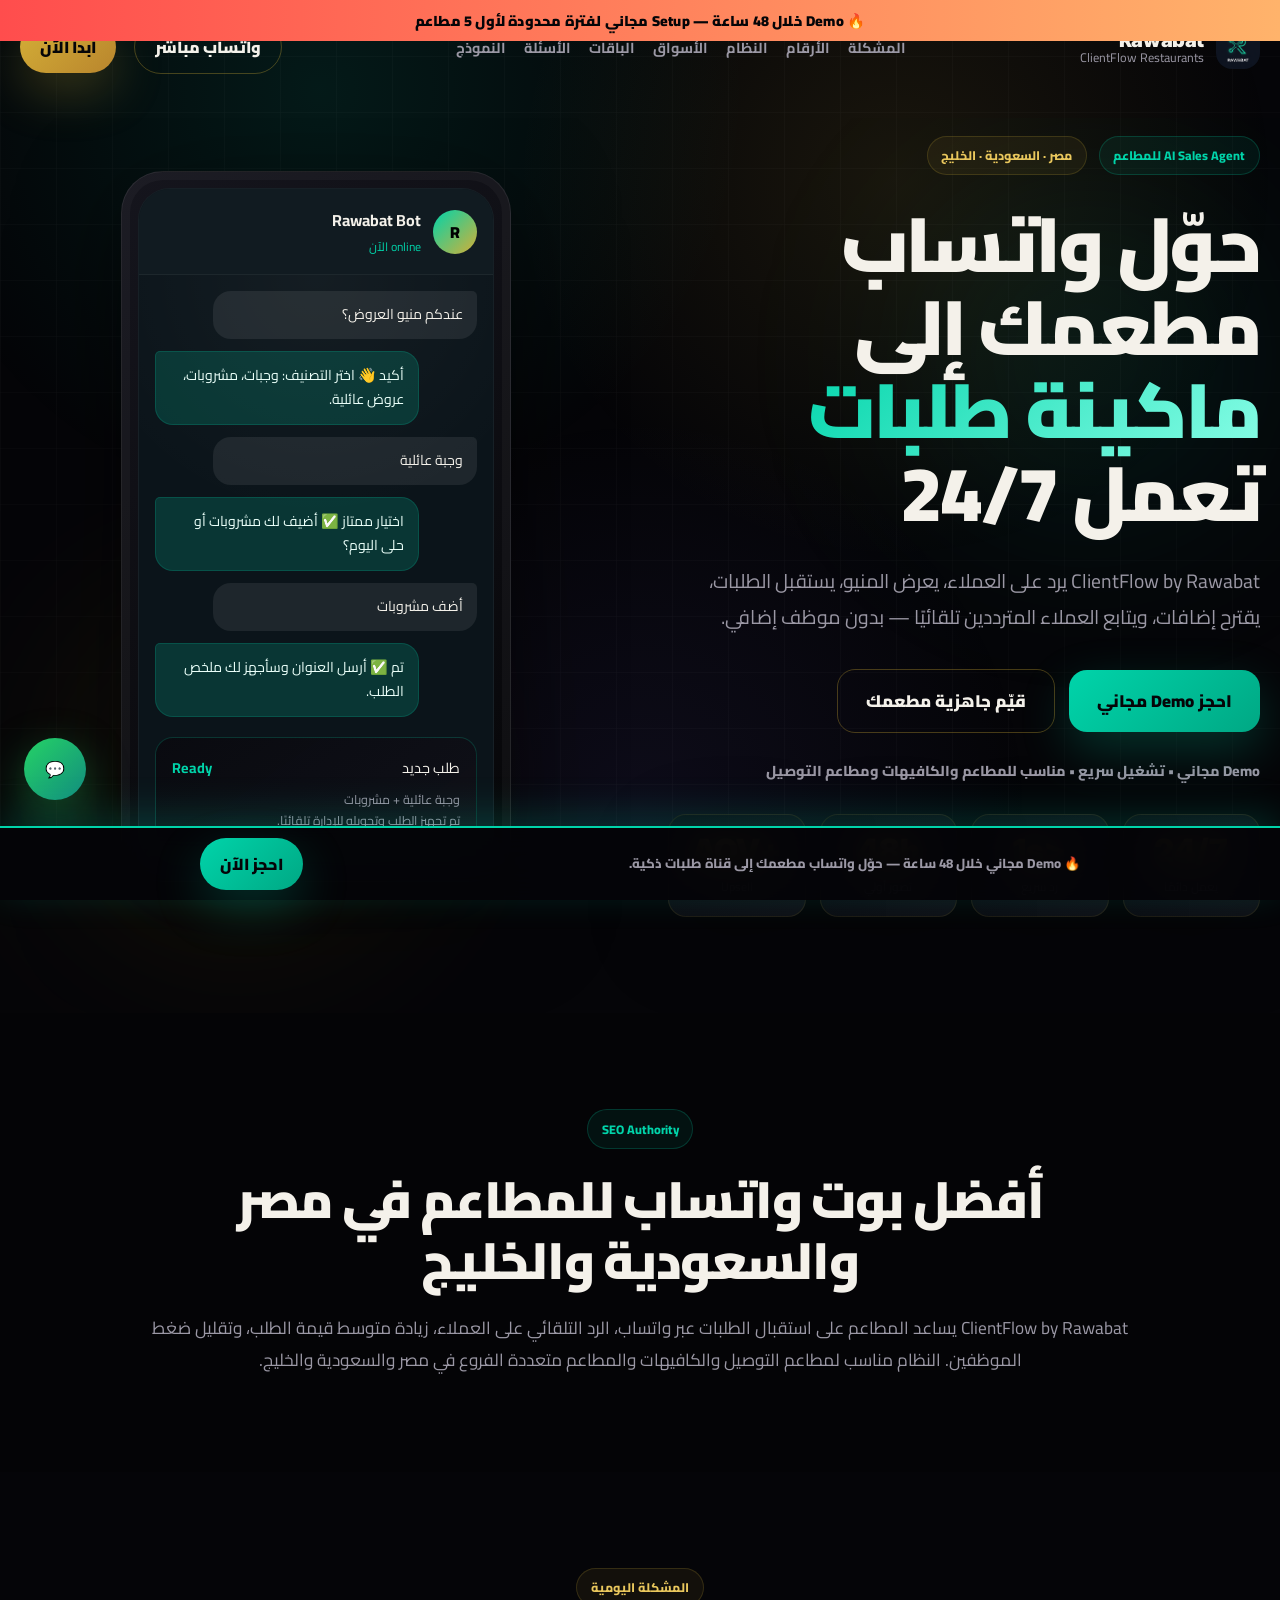
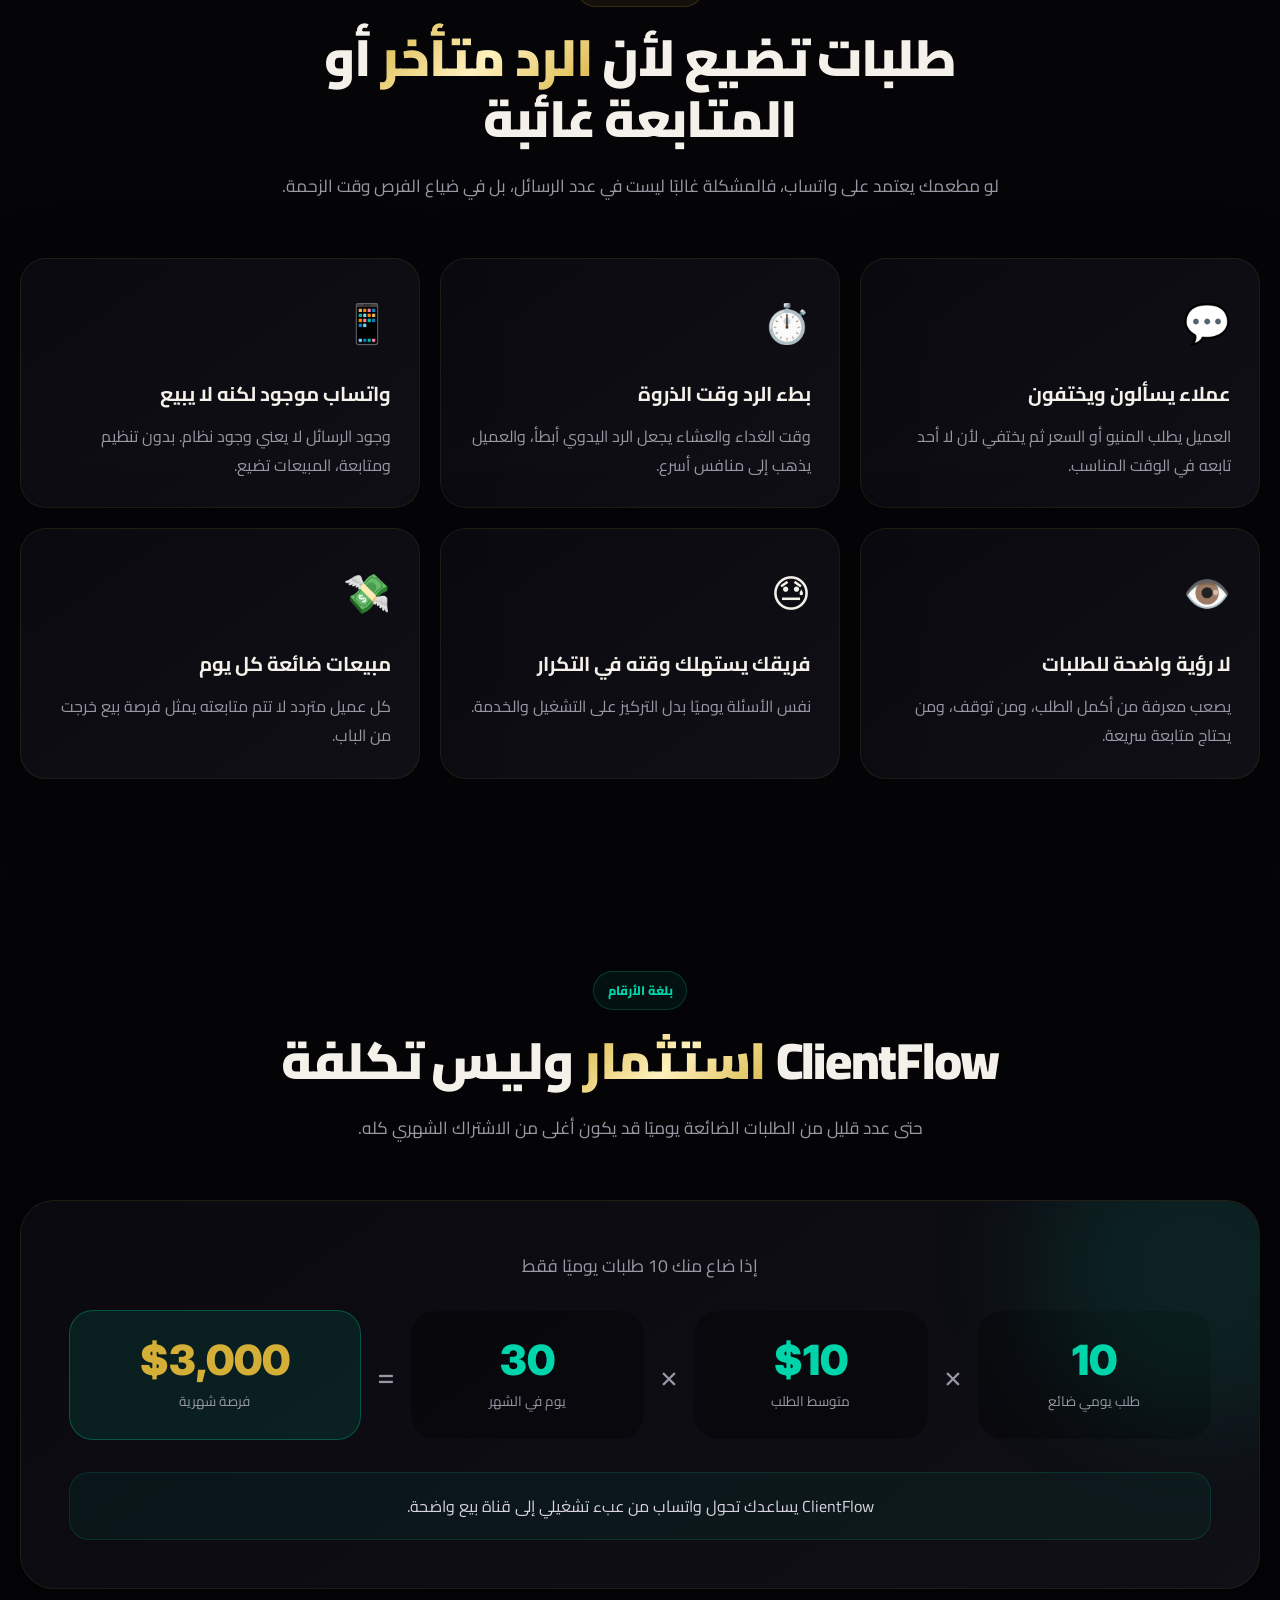
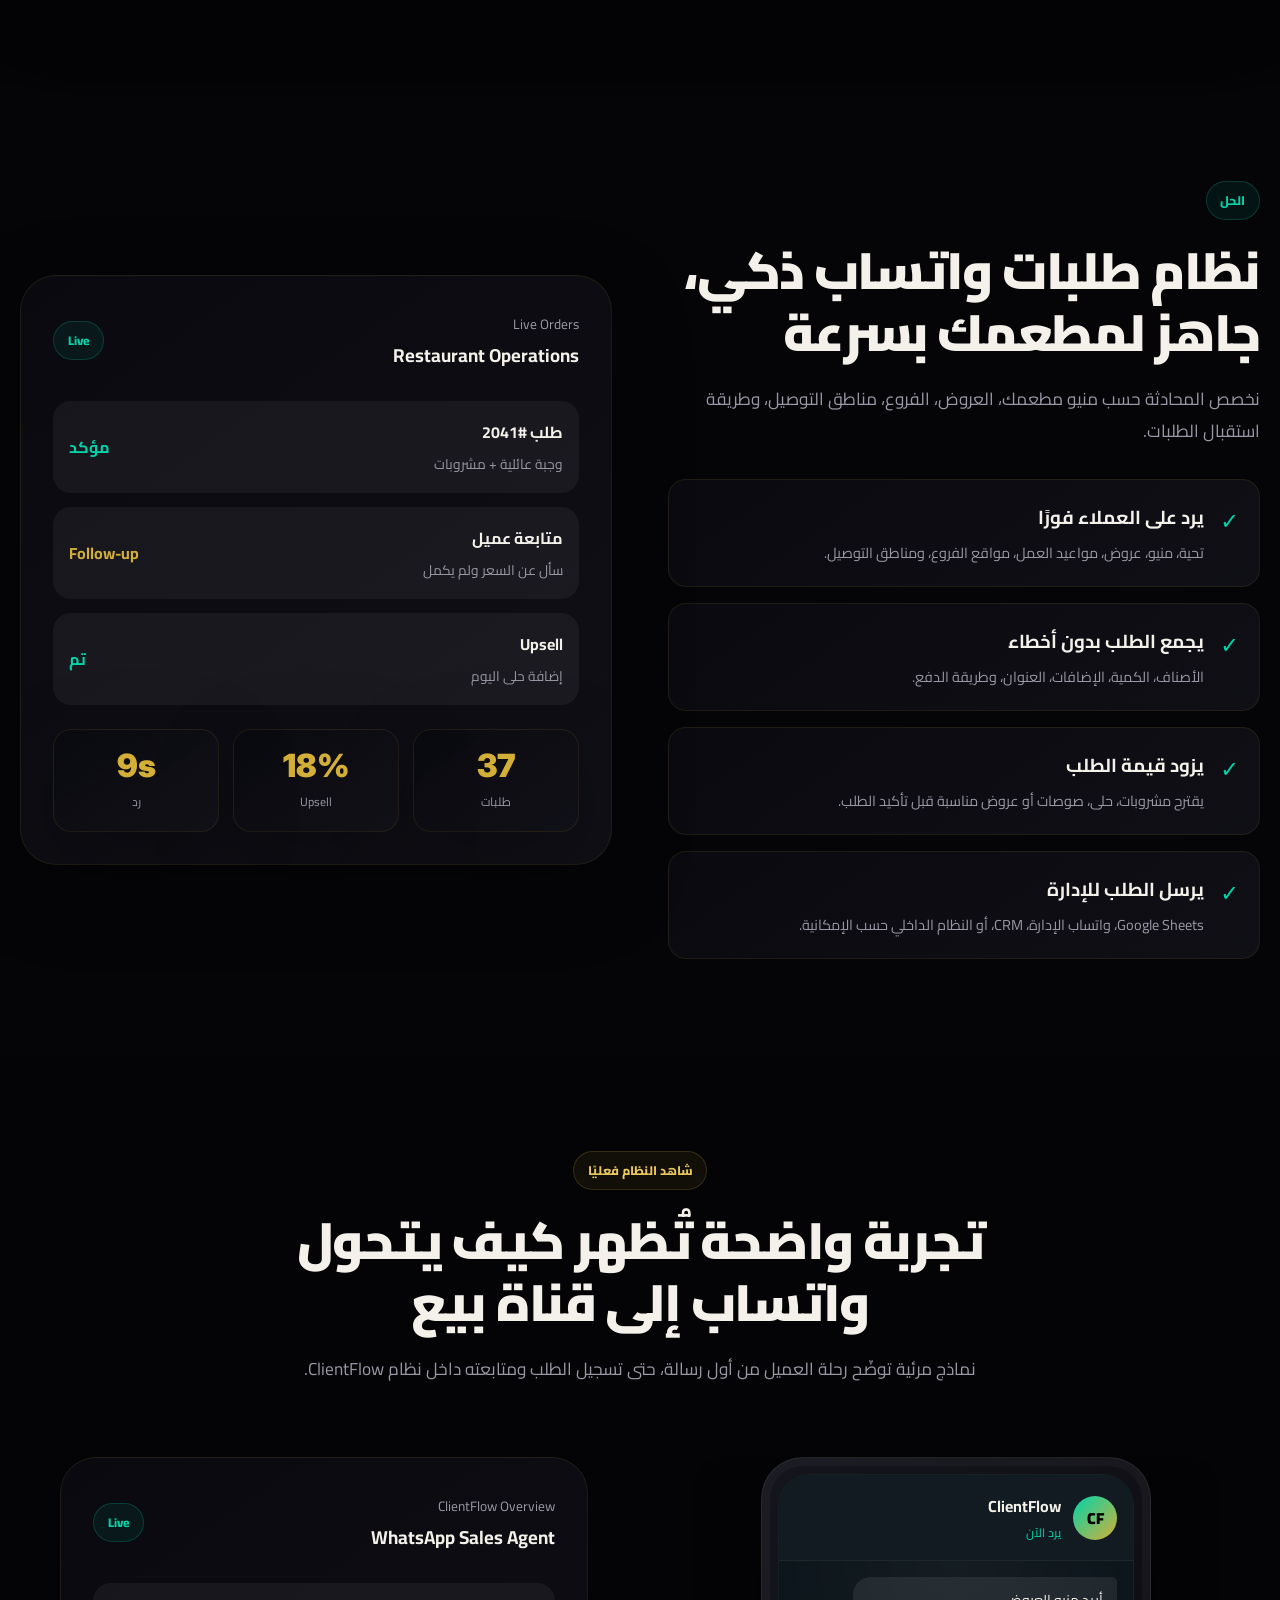
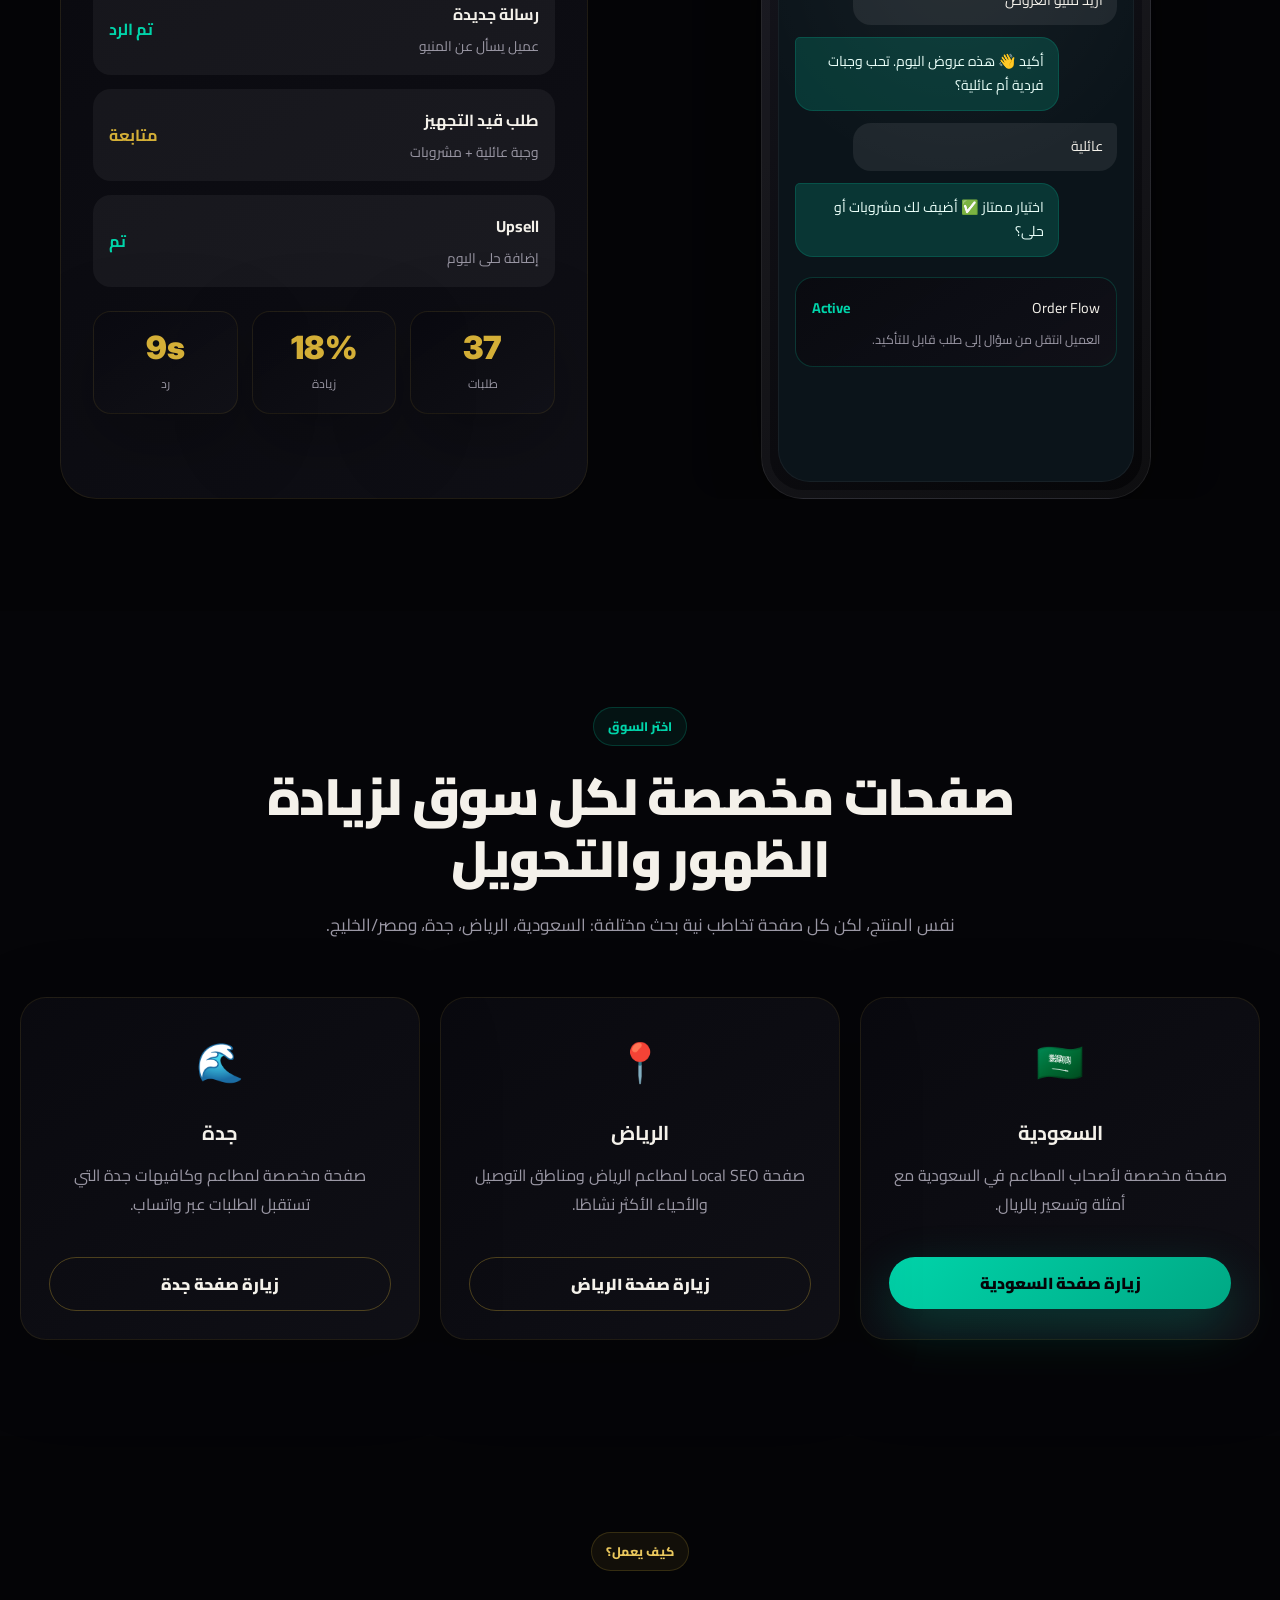
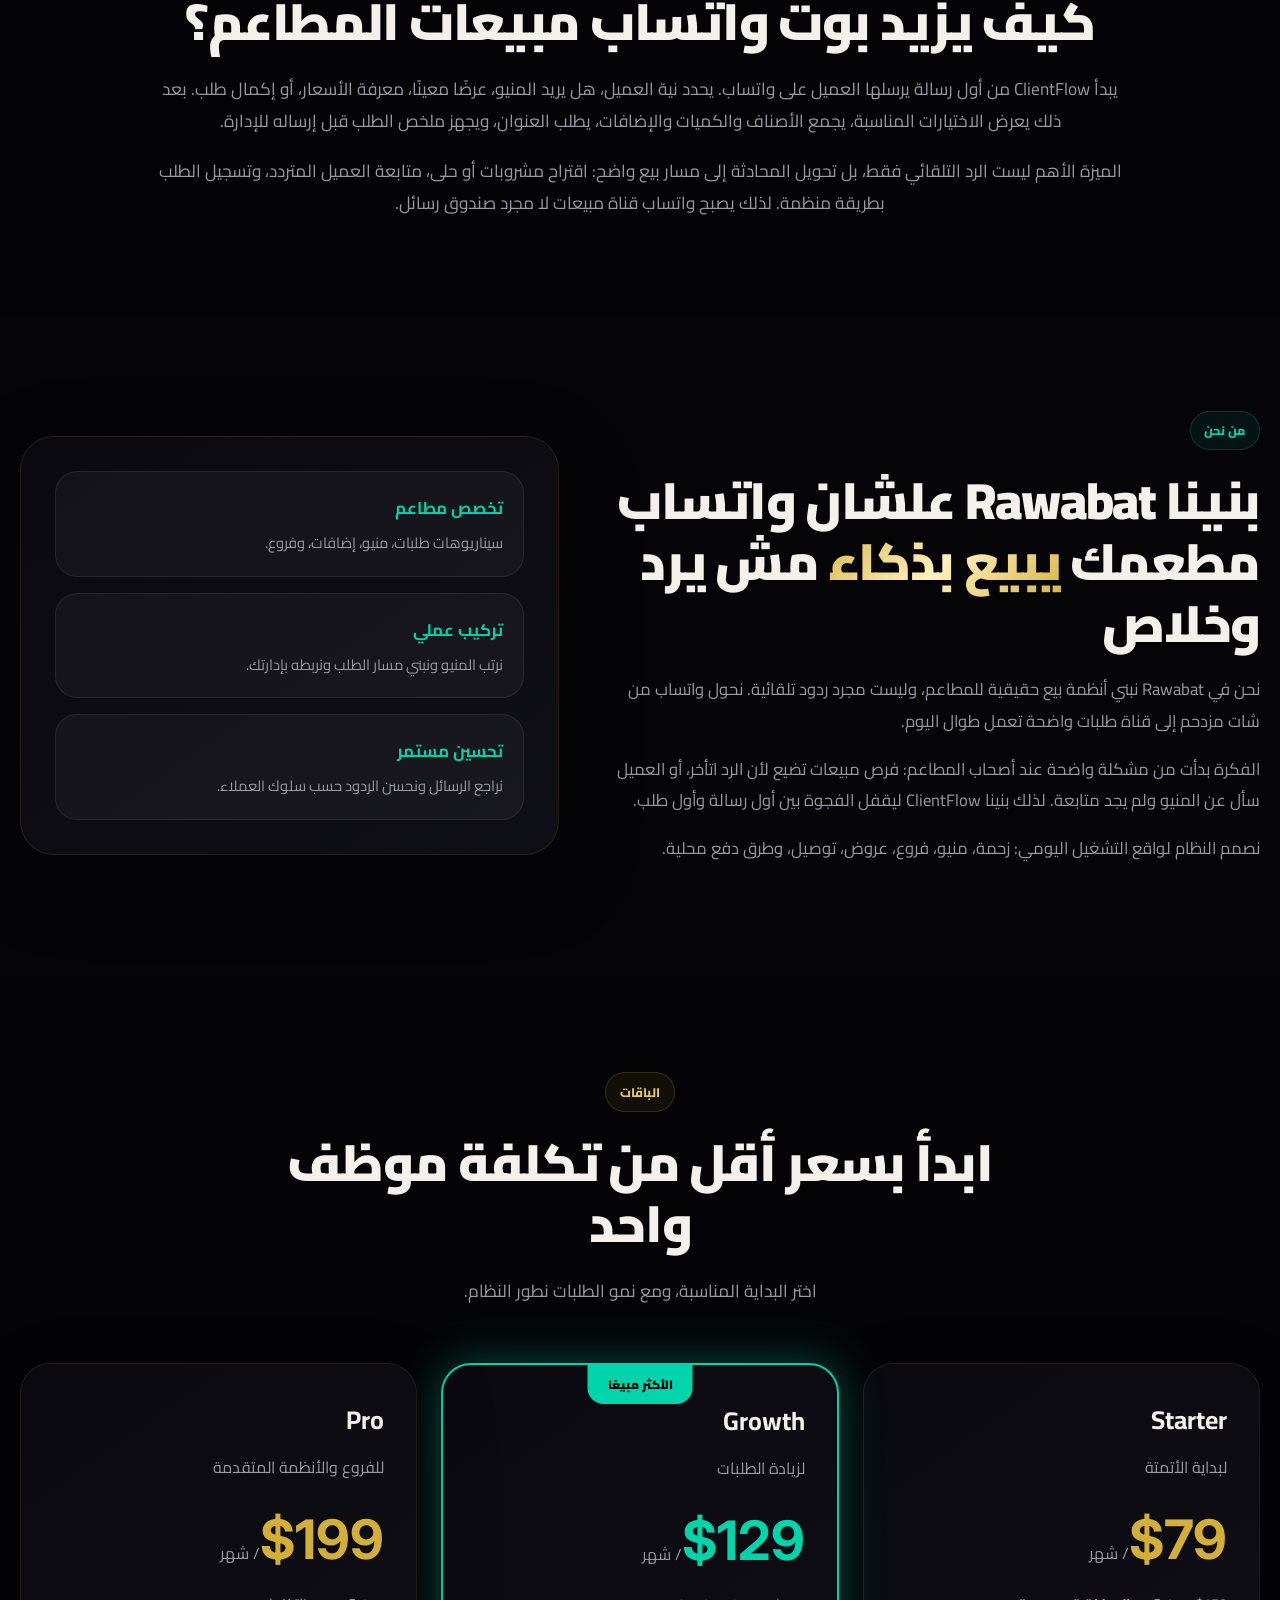
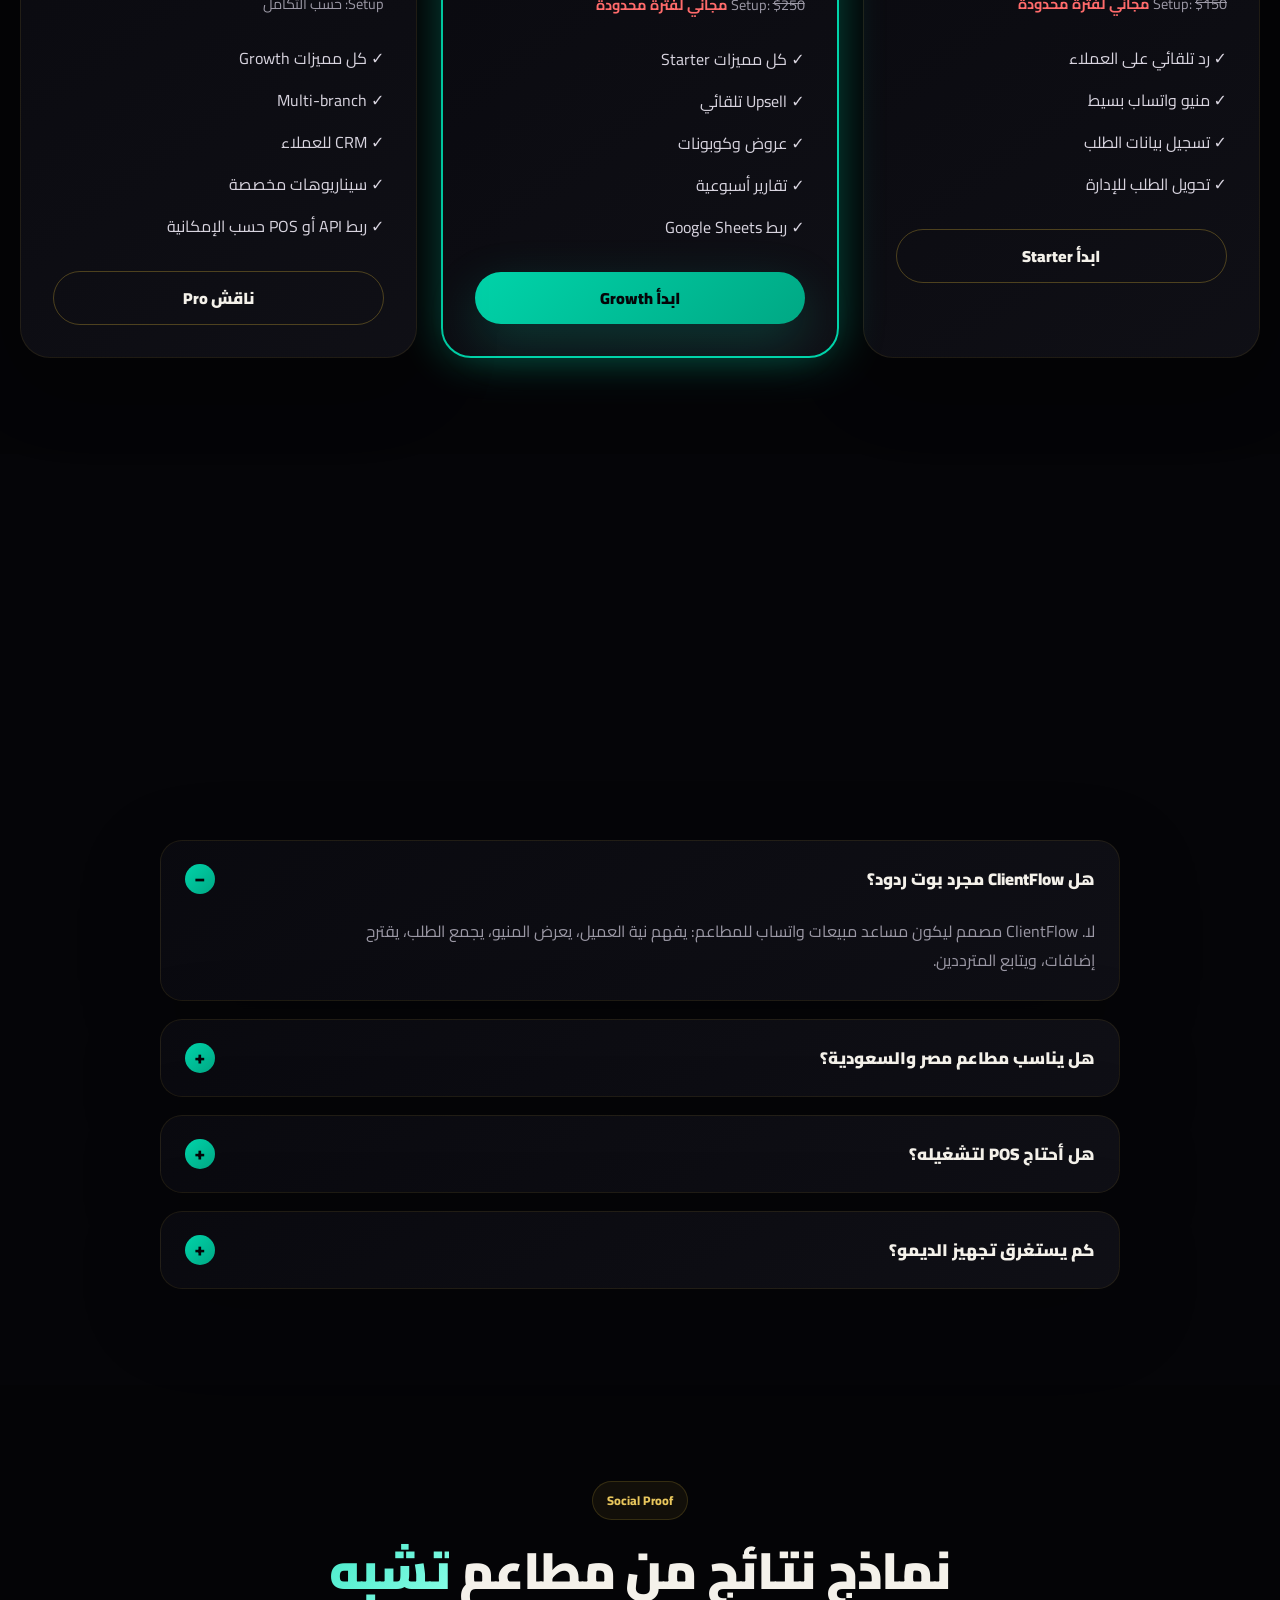
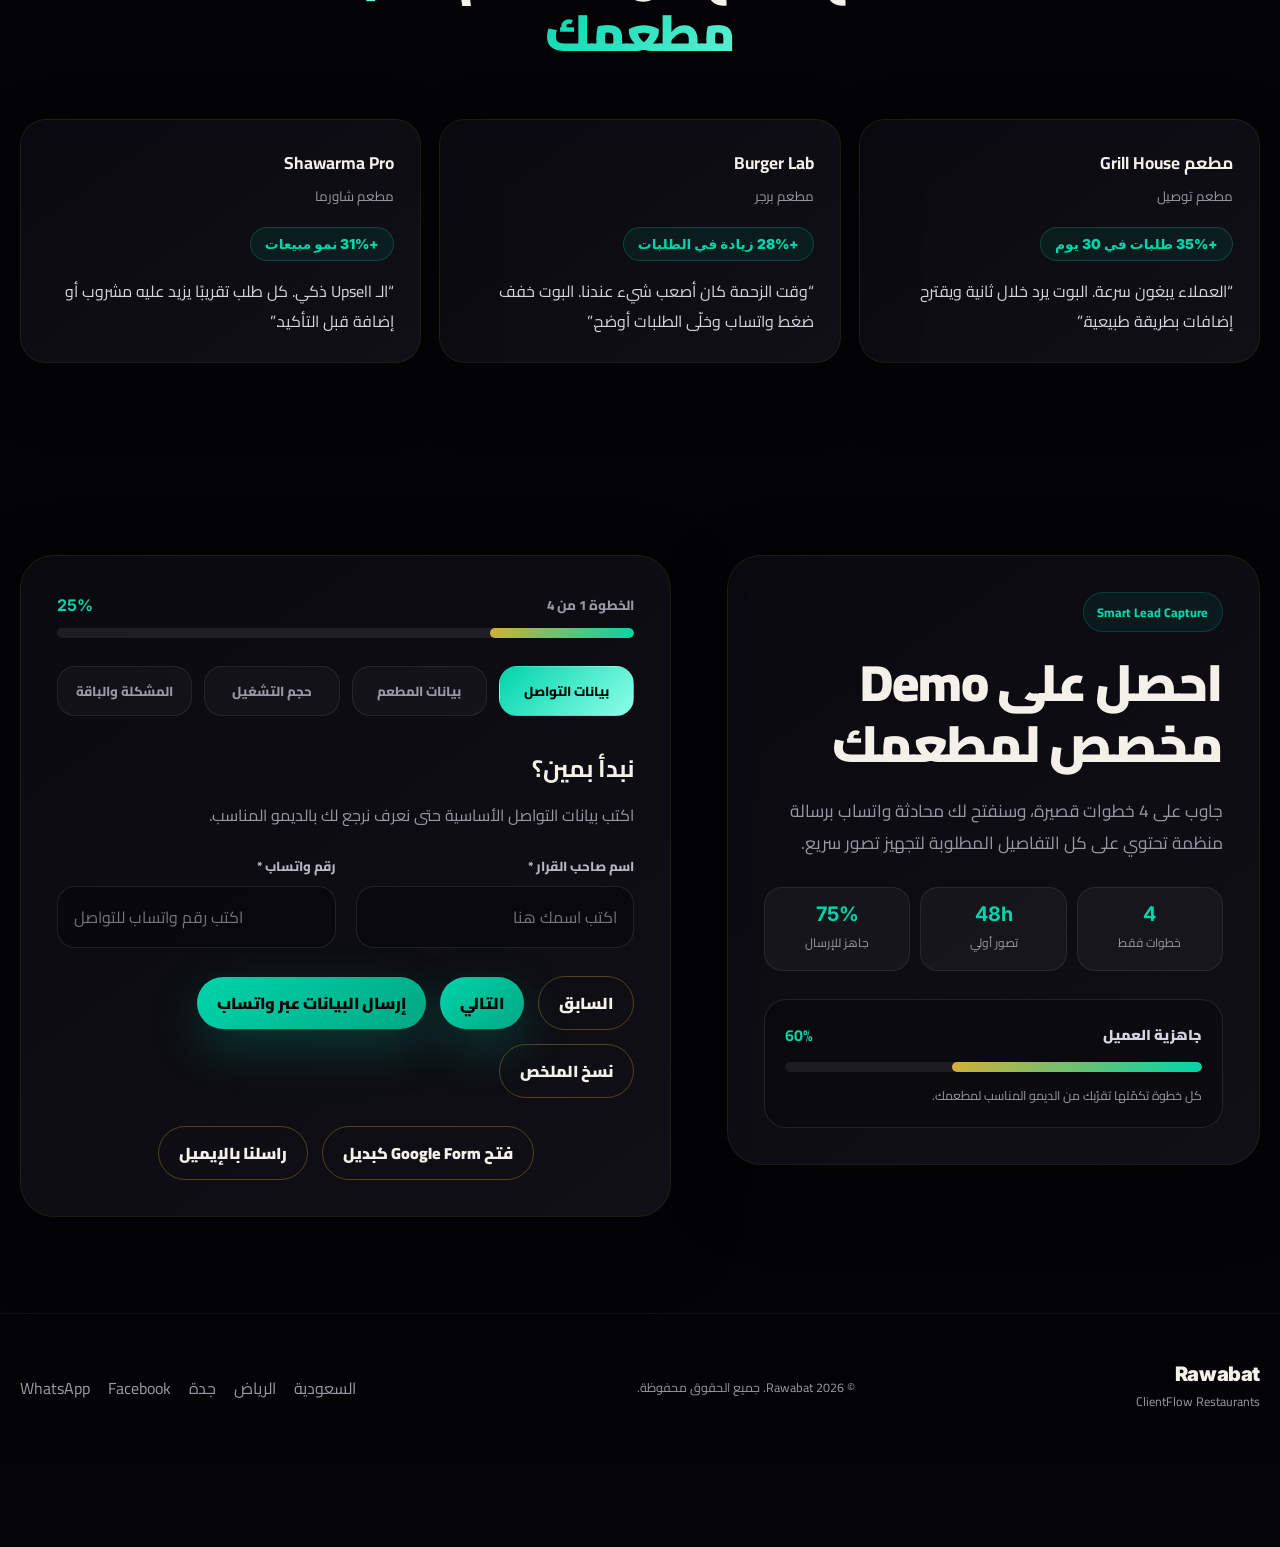
==== commit 304a2ed6: "Update index.html" ====
--- a/index.html
+++ b/index.html
@@ -701,6 +701,6 @@
     </div>
   </div>
 
-  <script src="/main.js?v=8" defer></script>
+  <script src="/main.js?v=9" defer></script>
 </body>
 </html>
--- a/style.css
+++ b/style.css
@@ -1678,3 +1678,190 @@
     font-size: 1rem;
   }
 }
+
+/* =========================================================
+   NEW SEO + SMART FORM + MARKET PAGES
+========================================================= */
+
+.seo-content {
+  position: relative;
+}
+
+.seo-content .section-head {
+  max-width: 980px;
+}
+
+.seo-content p + p {
+  margin-top: 18px;
+}
+
+.proof-mockup {
+  height: 100%;
+}
+
+.smart-form-shell {
+  position: relative;
+  overflow: hidden;
+}
+
+.smart-progress {
+  margin-bottom: 28px;
+}
+
+.smart-progress__top {
+  display: flex;
+  align-items: center;
+  justify-content: space-between;
+  gap: 14px;
+  margin-bottom: 10px;
+}
+
+.smart-progress__top span {
+  color: var(--color-muted);
+  font-size: 0.84rem;
+  font-weight: 800;
+}
+
+.smart-progress__top strong {
+  color: var(--color-teal);
+  font-family: var(--font-latin);
+}
+
+.smart-progress__track {
+  width: 100%;
+  height: 10px;
+  border-radius: var(--radius-pill);
+  background: rgba(255,255,255,.08);
+  overflow: hidden;
+}
+
+.smart-progress__bar {
+  width: 25%;
+  height: 100%;
+  border-radius: var(--radius-pill);
+  background: linear-gradient(
+    135deg,
+    var(--color-gold),
+    var(--color-teal)
+  );
+  transition: width .35s ease;
+}
+
+.smart-steps {
+  display: grid;
+  grid-template-columns: repeat(4,1fr);
+  gap: 12px;
+  margin-bottom: 30px;
+}
+
+.smart-step-pill {
+  border-radius: 18px;
+  padding: 12px;
+  text-align: center;
+  font-size: .82rem;
+  font-weight: 800;
+  color: var(--color-muted);
+  border: 1px solid rgba(255,255,255,.08);
+  background: rgba(255,255,255,.03);
+  transition: .25s ease;
+}
+
+.smart-step-pill.is-active {
+  color: #000;
+  background: linear-gradient(
+    135deg,
+    var(--color-teal),
+    #8dffe8
+  );
+  border-color: transparent;
+}
+
+.smart-step {
+  display: none;
+}
+
+.smart-step.is-active {
+  display: block;
+}
+
+.smart-step h3 {
+  font-size: 1.5rem;
+  margin-bottom: 10px;
+}
+
+.smart-step > p {
+  color: var(--color-muted);
+  line-height: 1.8;
+  margin-bottom: 24px;
+}
+
+.smart-actions {
+  margin-top: 28px;
+}
+
+.media-card {
+  border-radius: 32px;
+  overflow: hidden;
+}
+
+.section--markets .feature-card {
+  text-align: center;
+}
+
+.section--markets .feature-card .btn {
+  margin-top: 8px;
+}
+
+.section--faq {
+  position: relative;
+}
+
+.section--reviews {
+  position: relative;
+}
+
+.footer__links {
+  flex-wrap: wrap;
+  justify-content: center;
+}
+
+.footer__copyright {
+  text-align: center;
+}
+
+@media (max-width: 1024px) {
+
+  .smart-steps {
+    grid-template-columns: repeat(2,1fr);
+  }
+
+}
+
+@media (max-width: 768px) {
+
+  .smart-steps {
+    grid-template-columns: 1fr;
+  }
+
+  .smart-step-pill {
+    padding: 14px;
+  }
+
+  .smart-progress {
+    margin-bottom: 22px;
+  }
+
+  .smart-step h3 {
+    font-size: 1.25rem;
+  }
+
+}
+
+@media (max-width: 480px) {
+
+  .smart-progress__top {
+    flex-direction: column;
+    align-items: flex-start;
+  }
+
+}
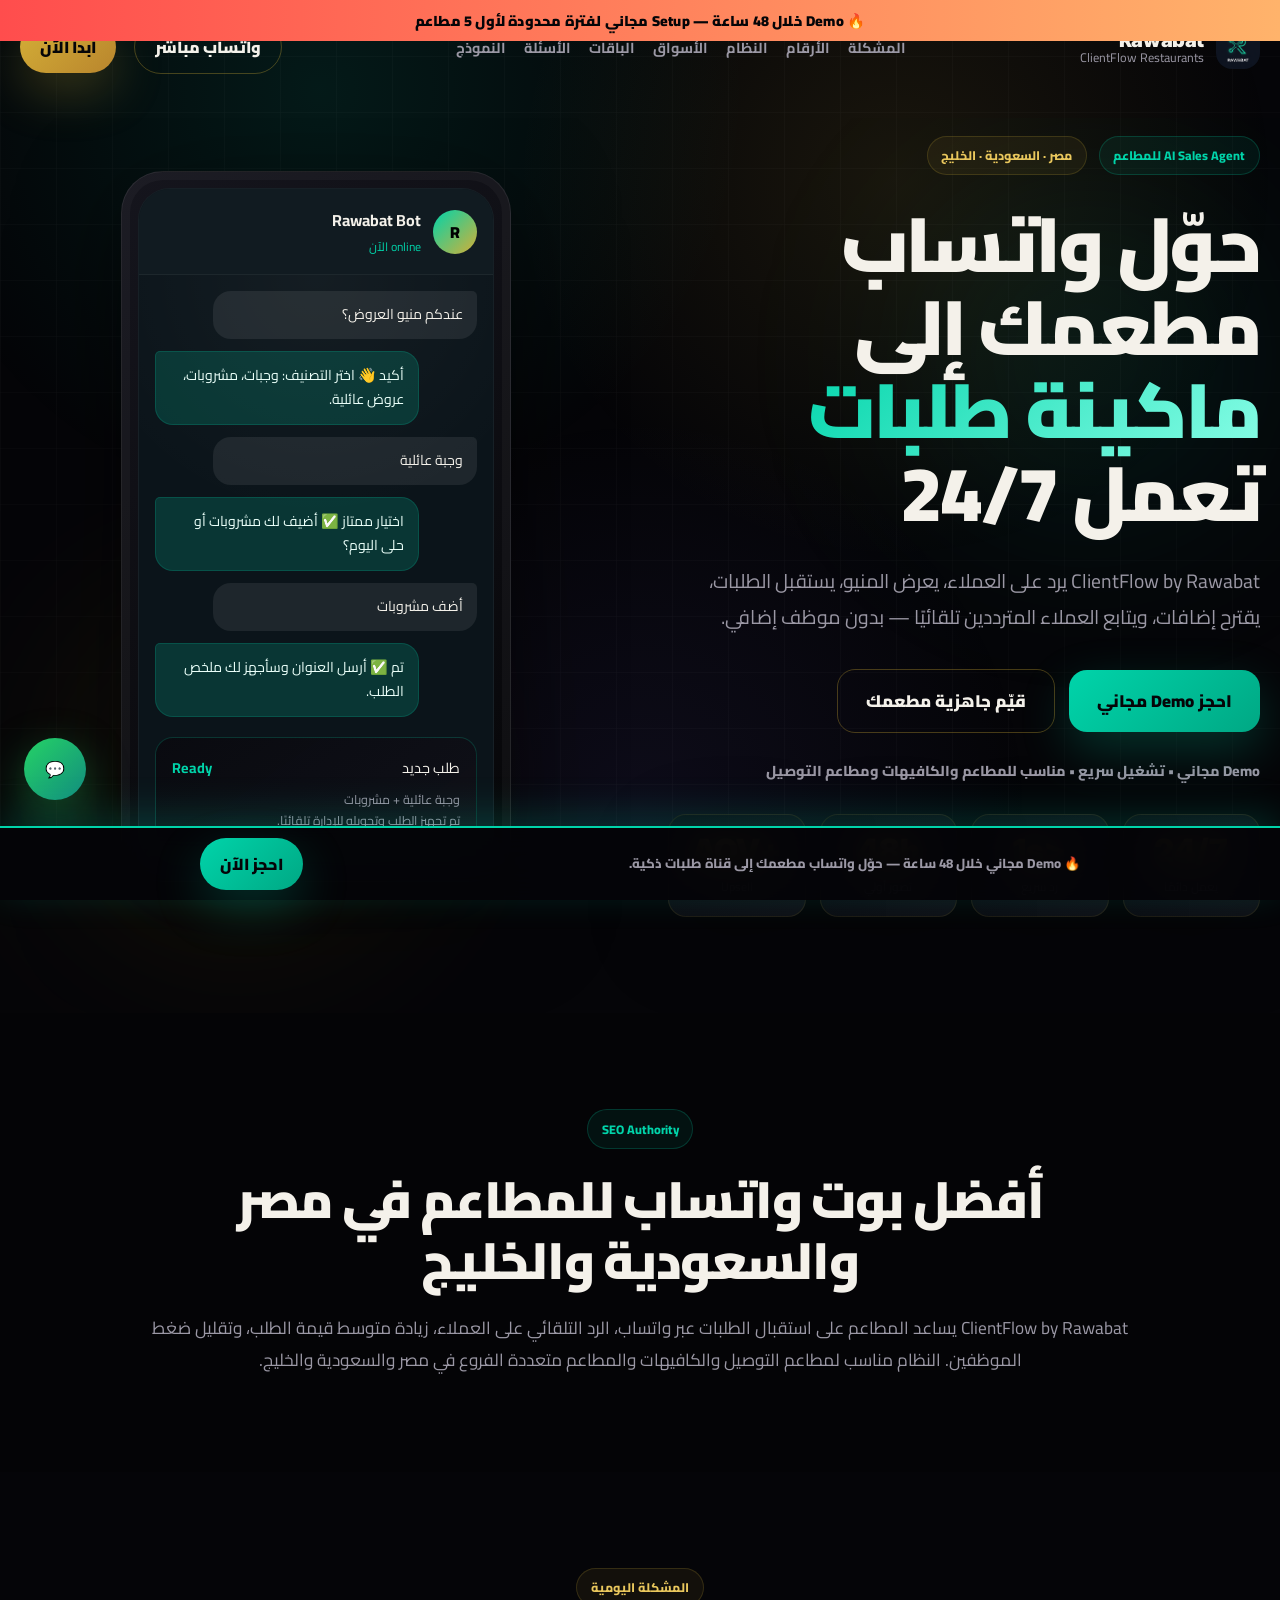
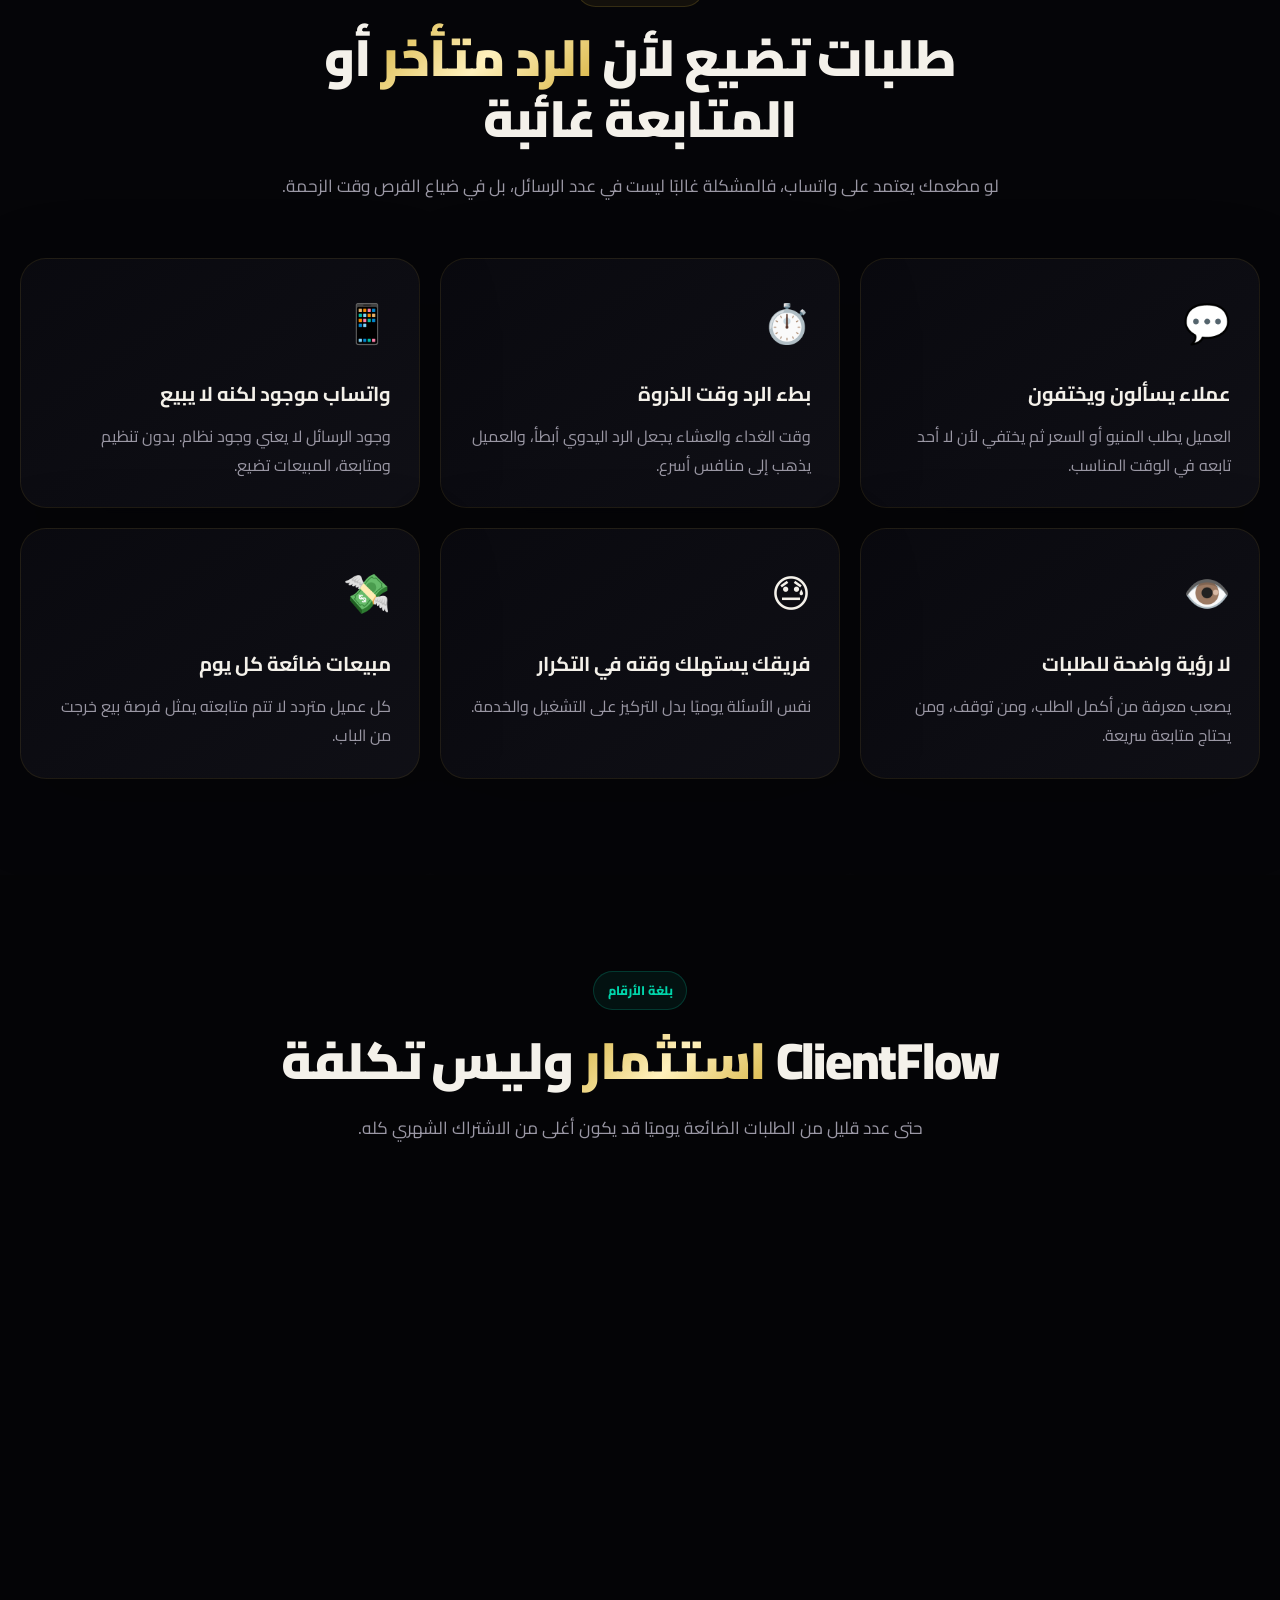
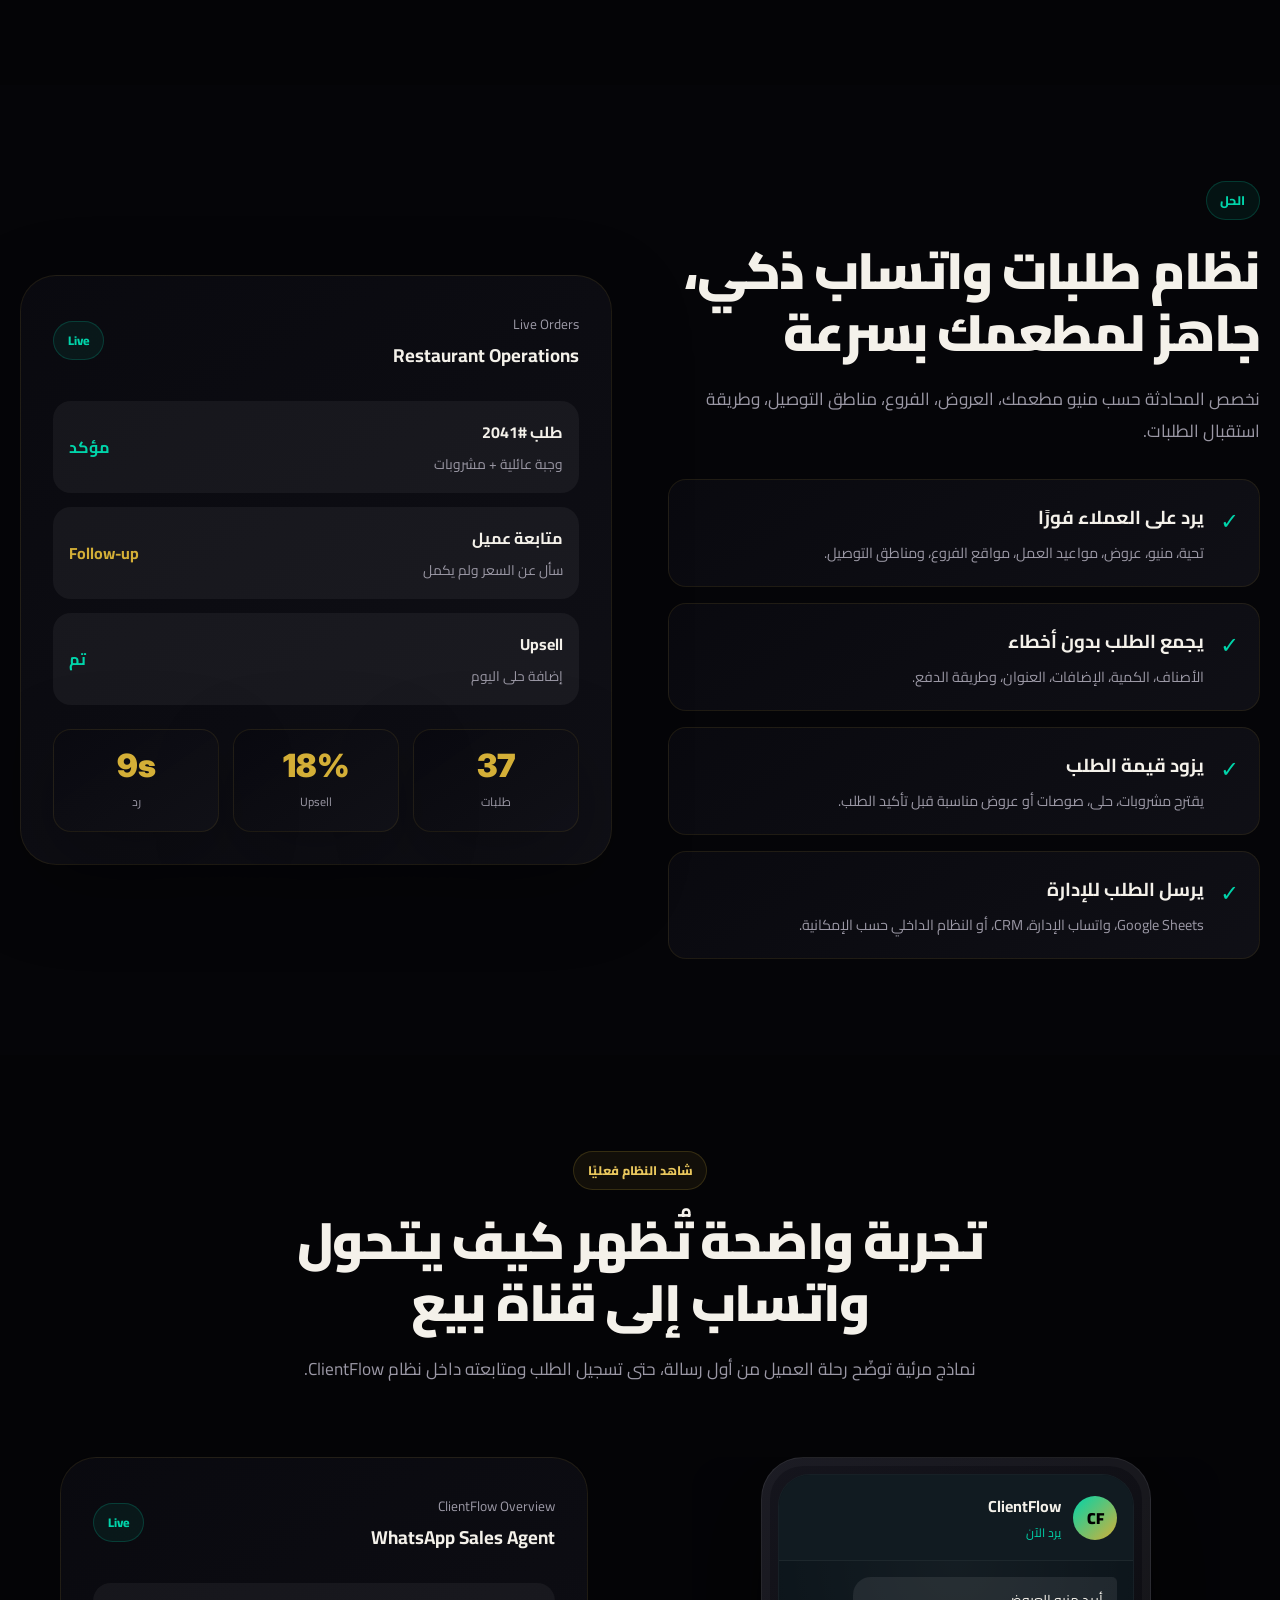
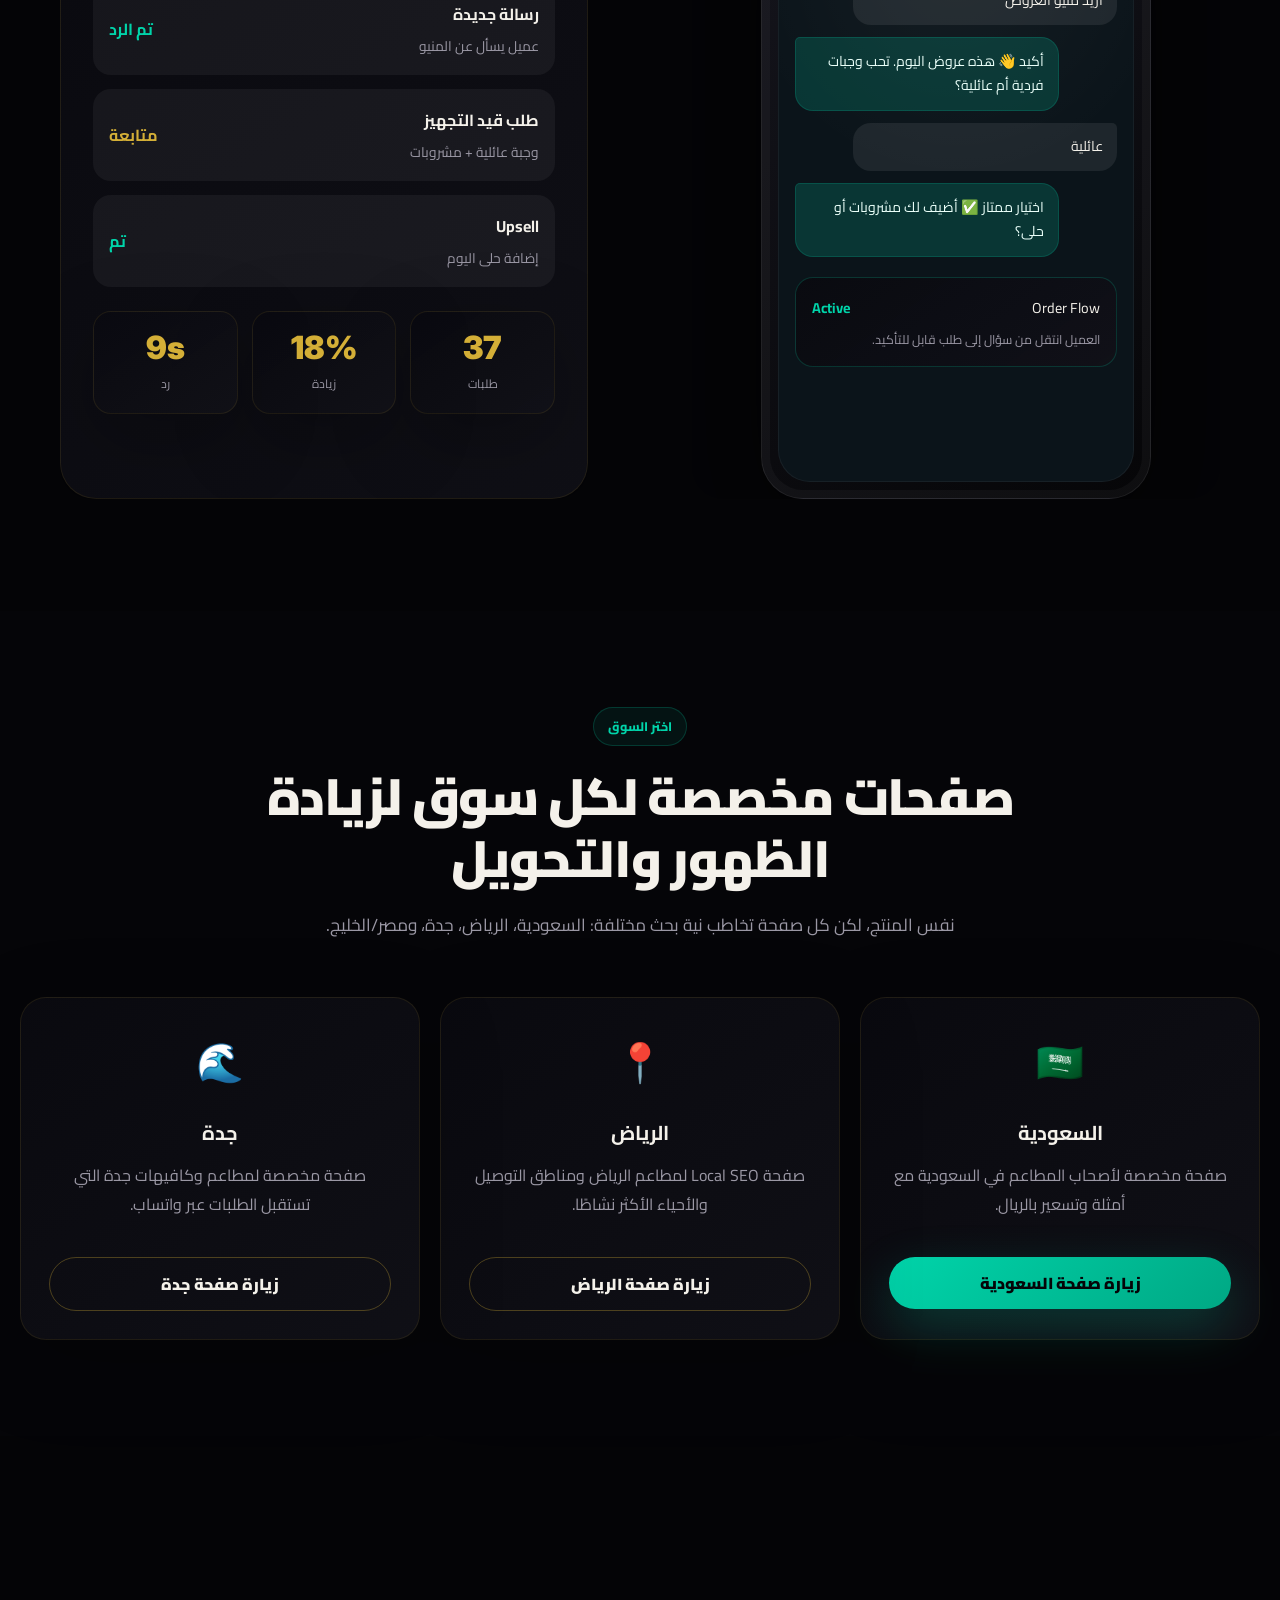
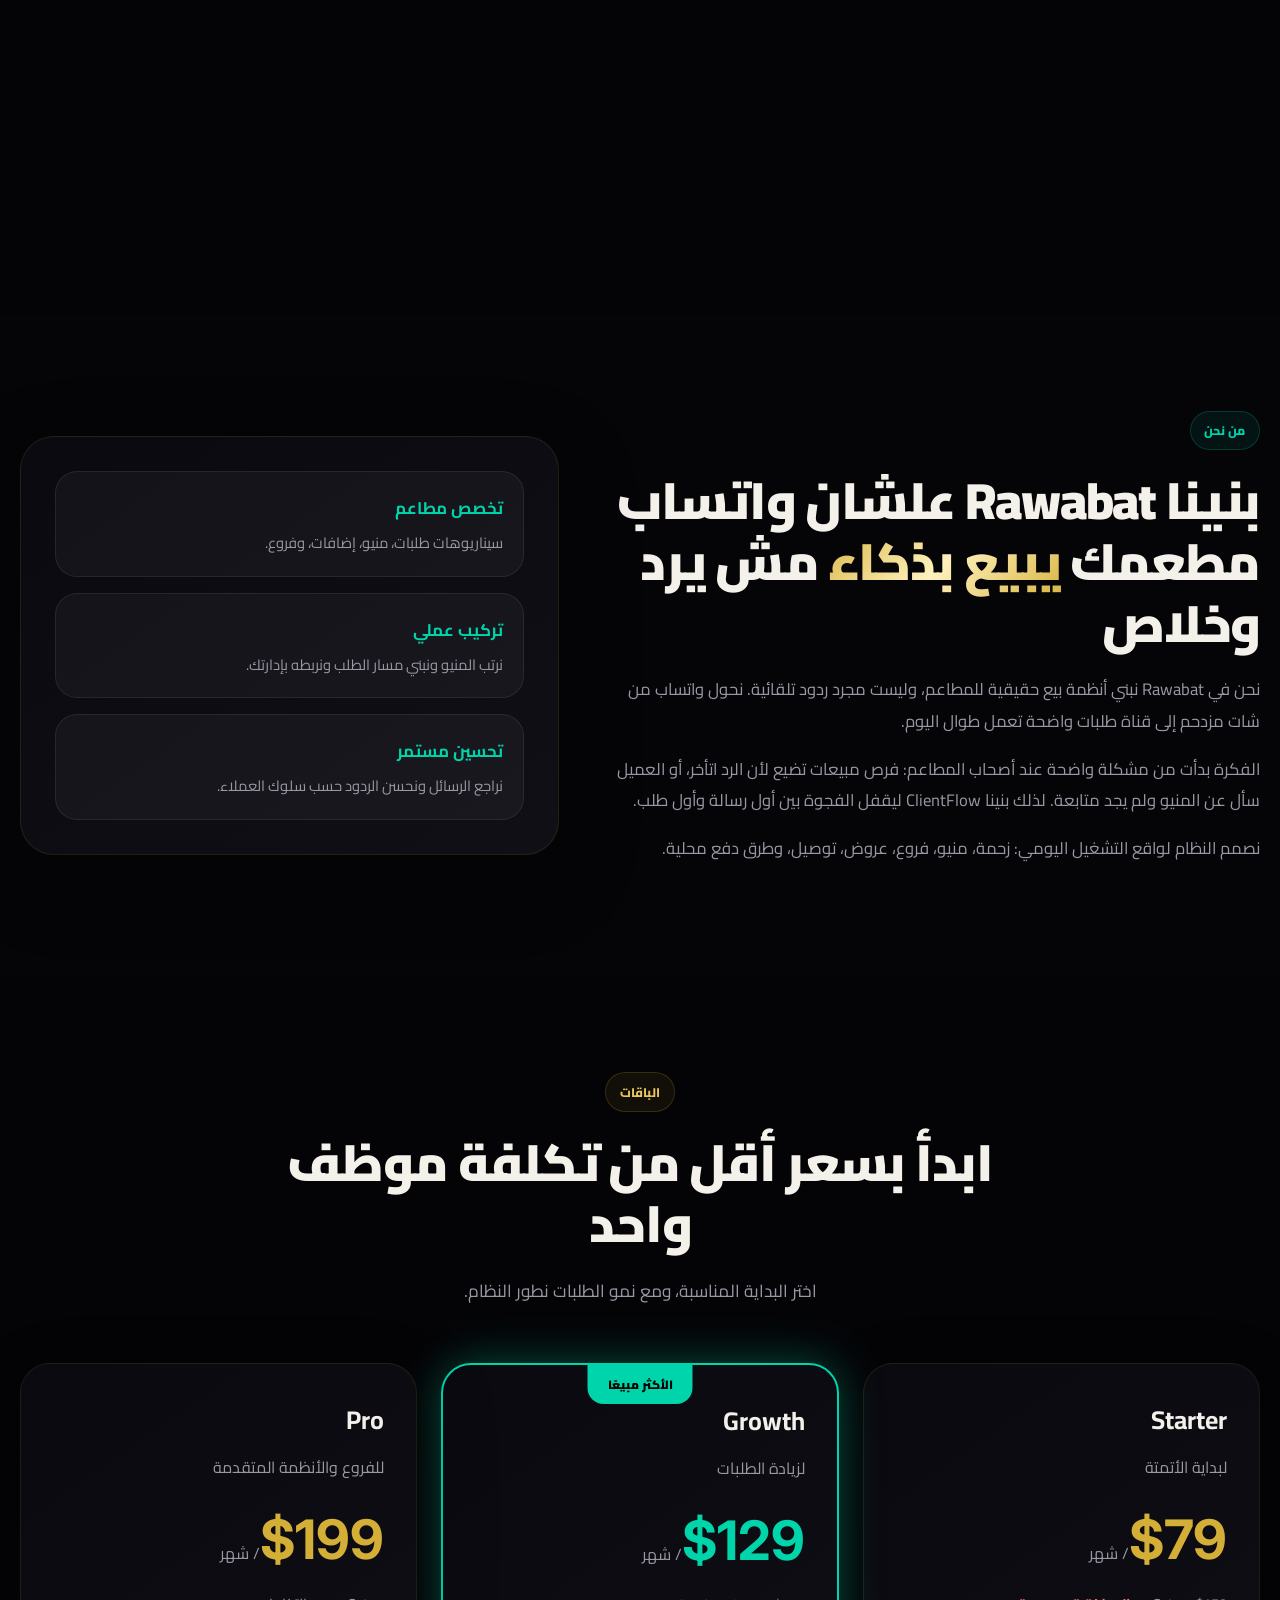
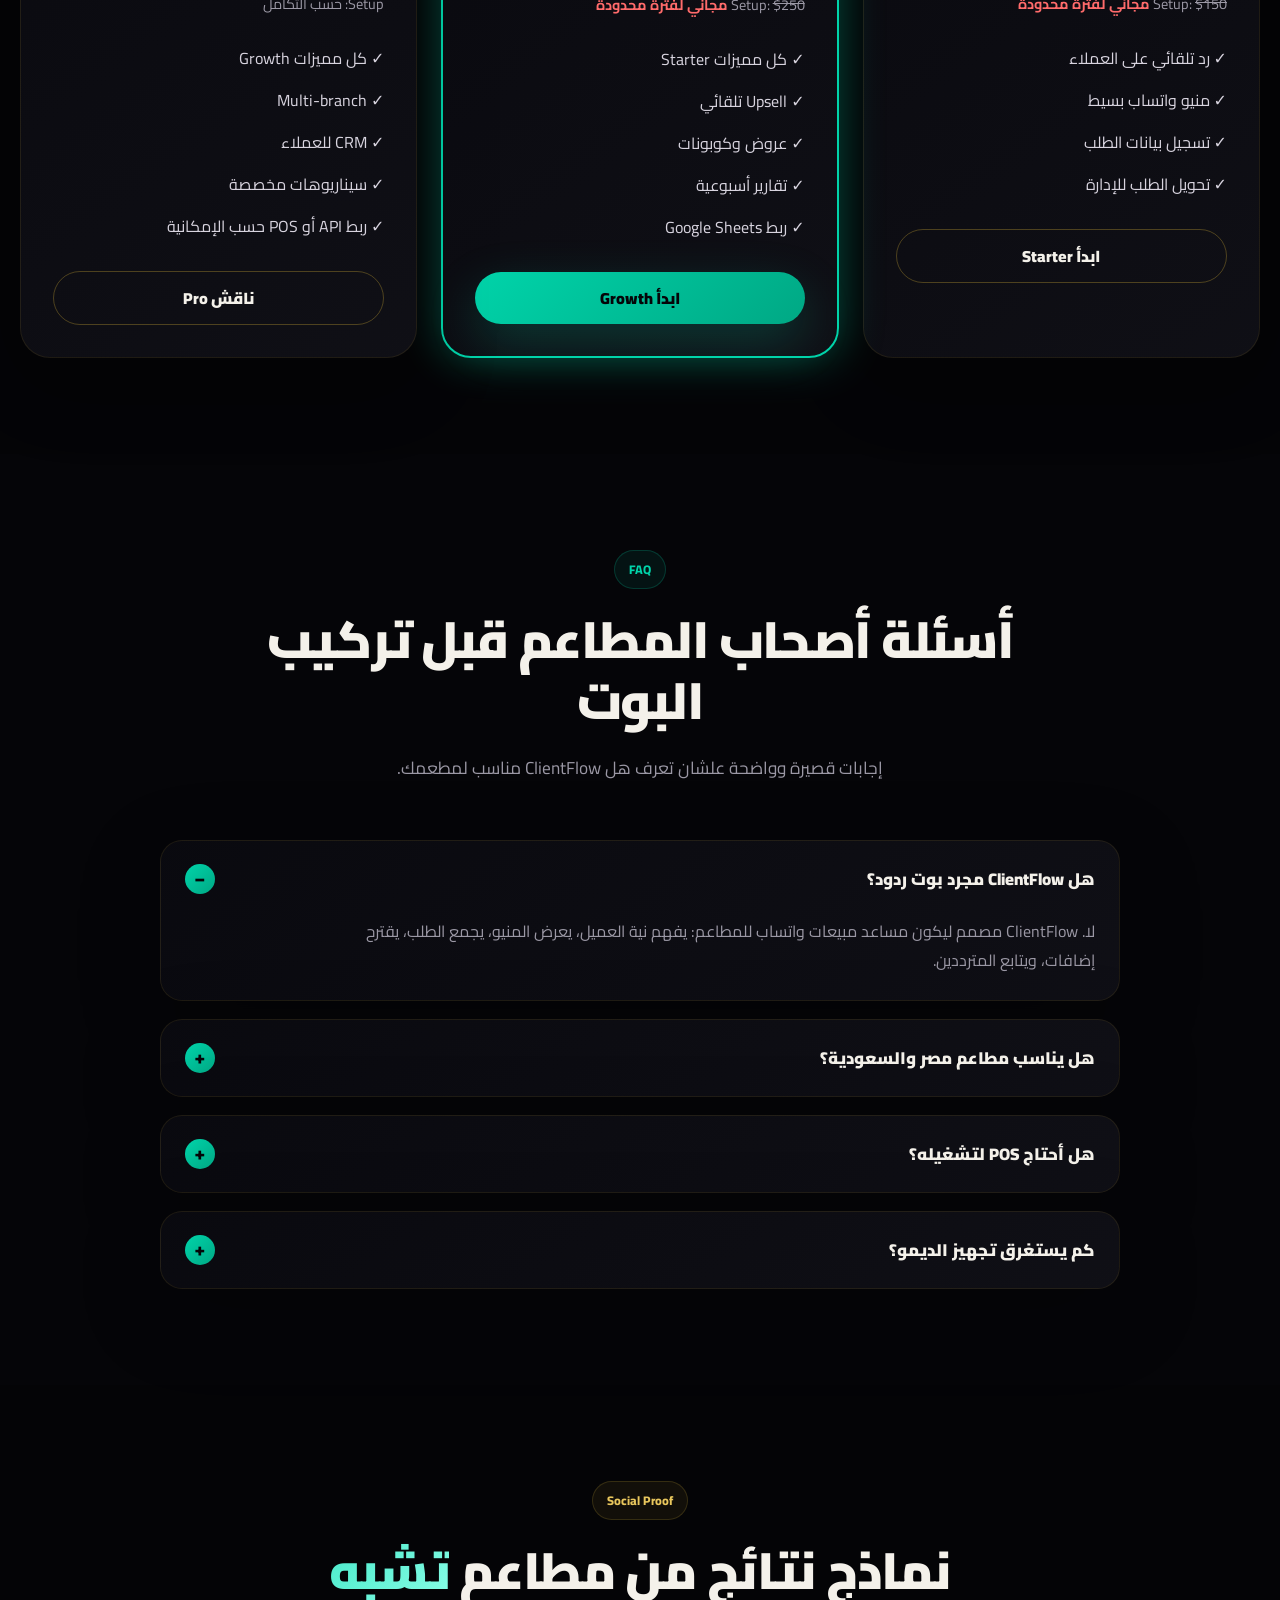
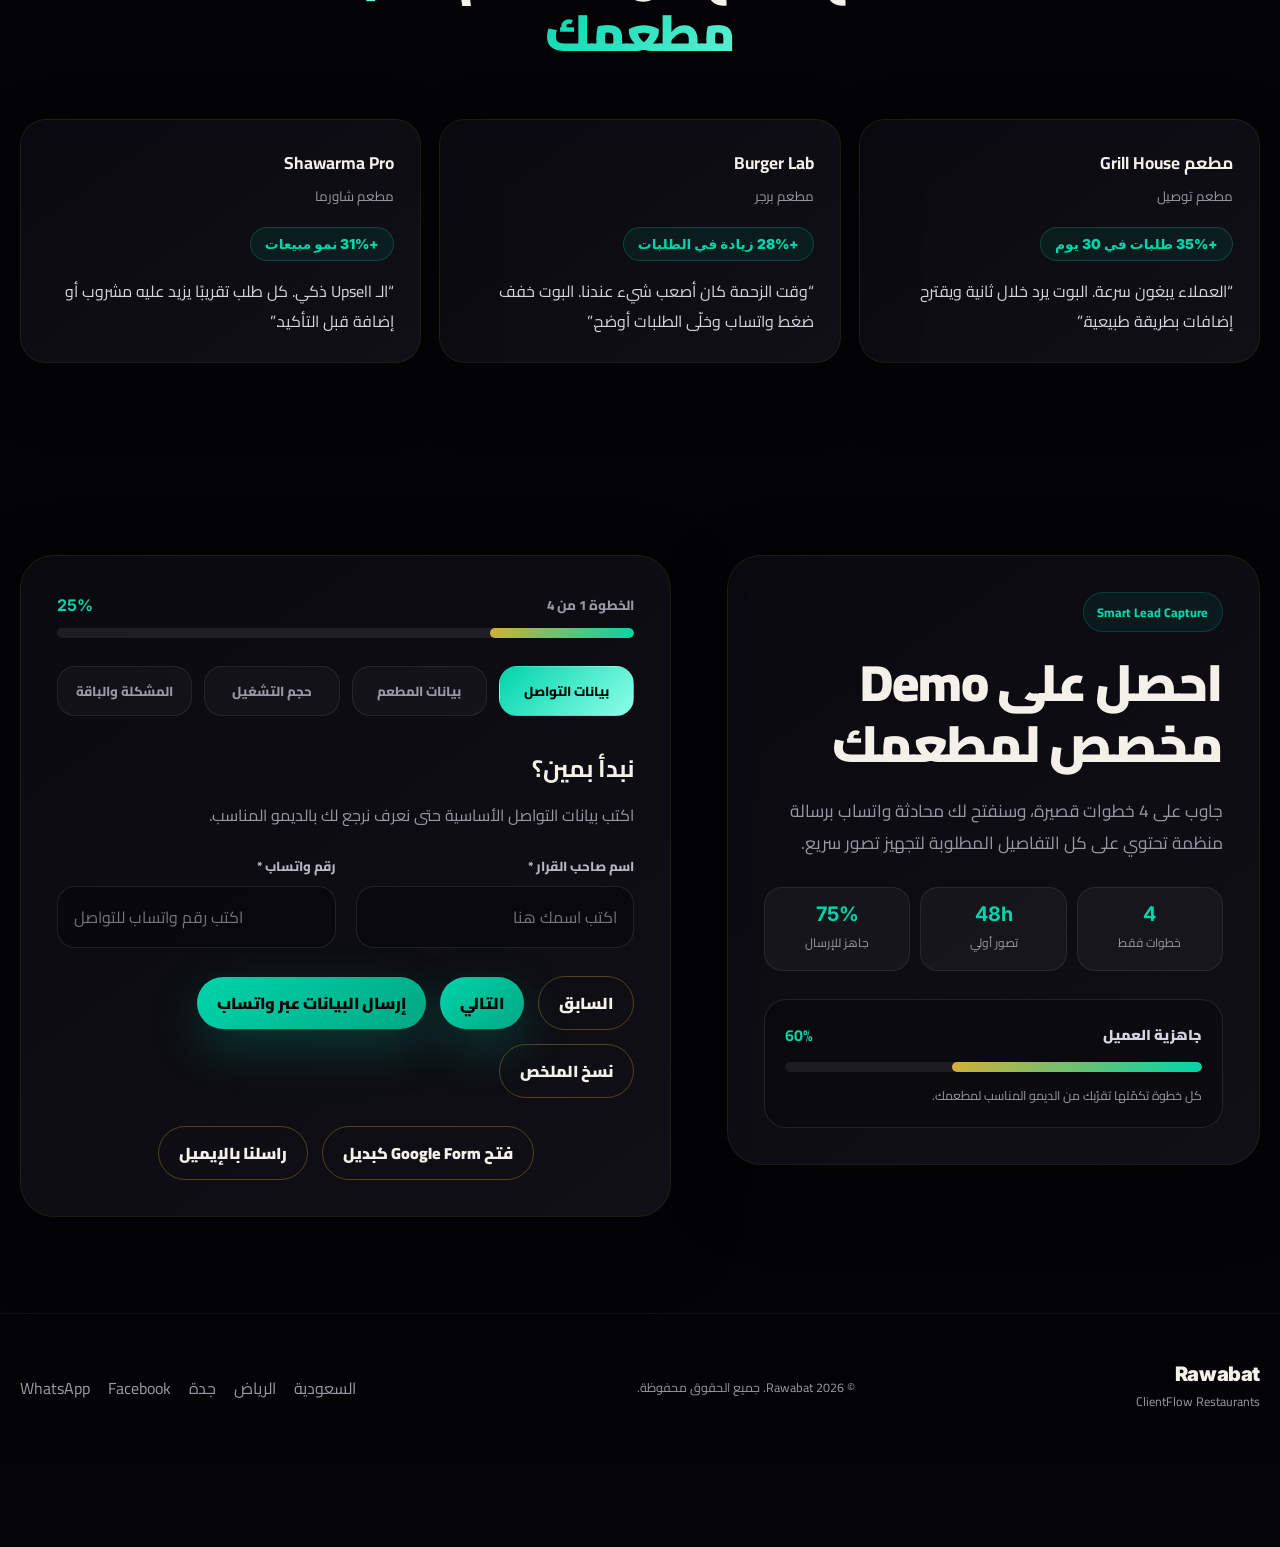
==== commit 5f31de5f: "Update index.html" ====
--- a/index.html
+++ b/index.html
@@ -130,6 +130,7 @@
 </head>
 
 <body>
+  
   <div class="urgency-bar">🔥 Demo خلال 48 ساعة — Setup مجاني لفترة محدودة لأول 5 مطاعم</div>
 
   <div class="site-bg" aria-hidden="true">
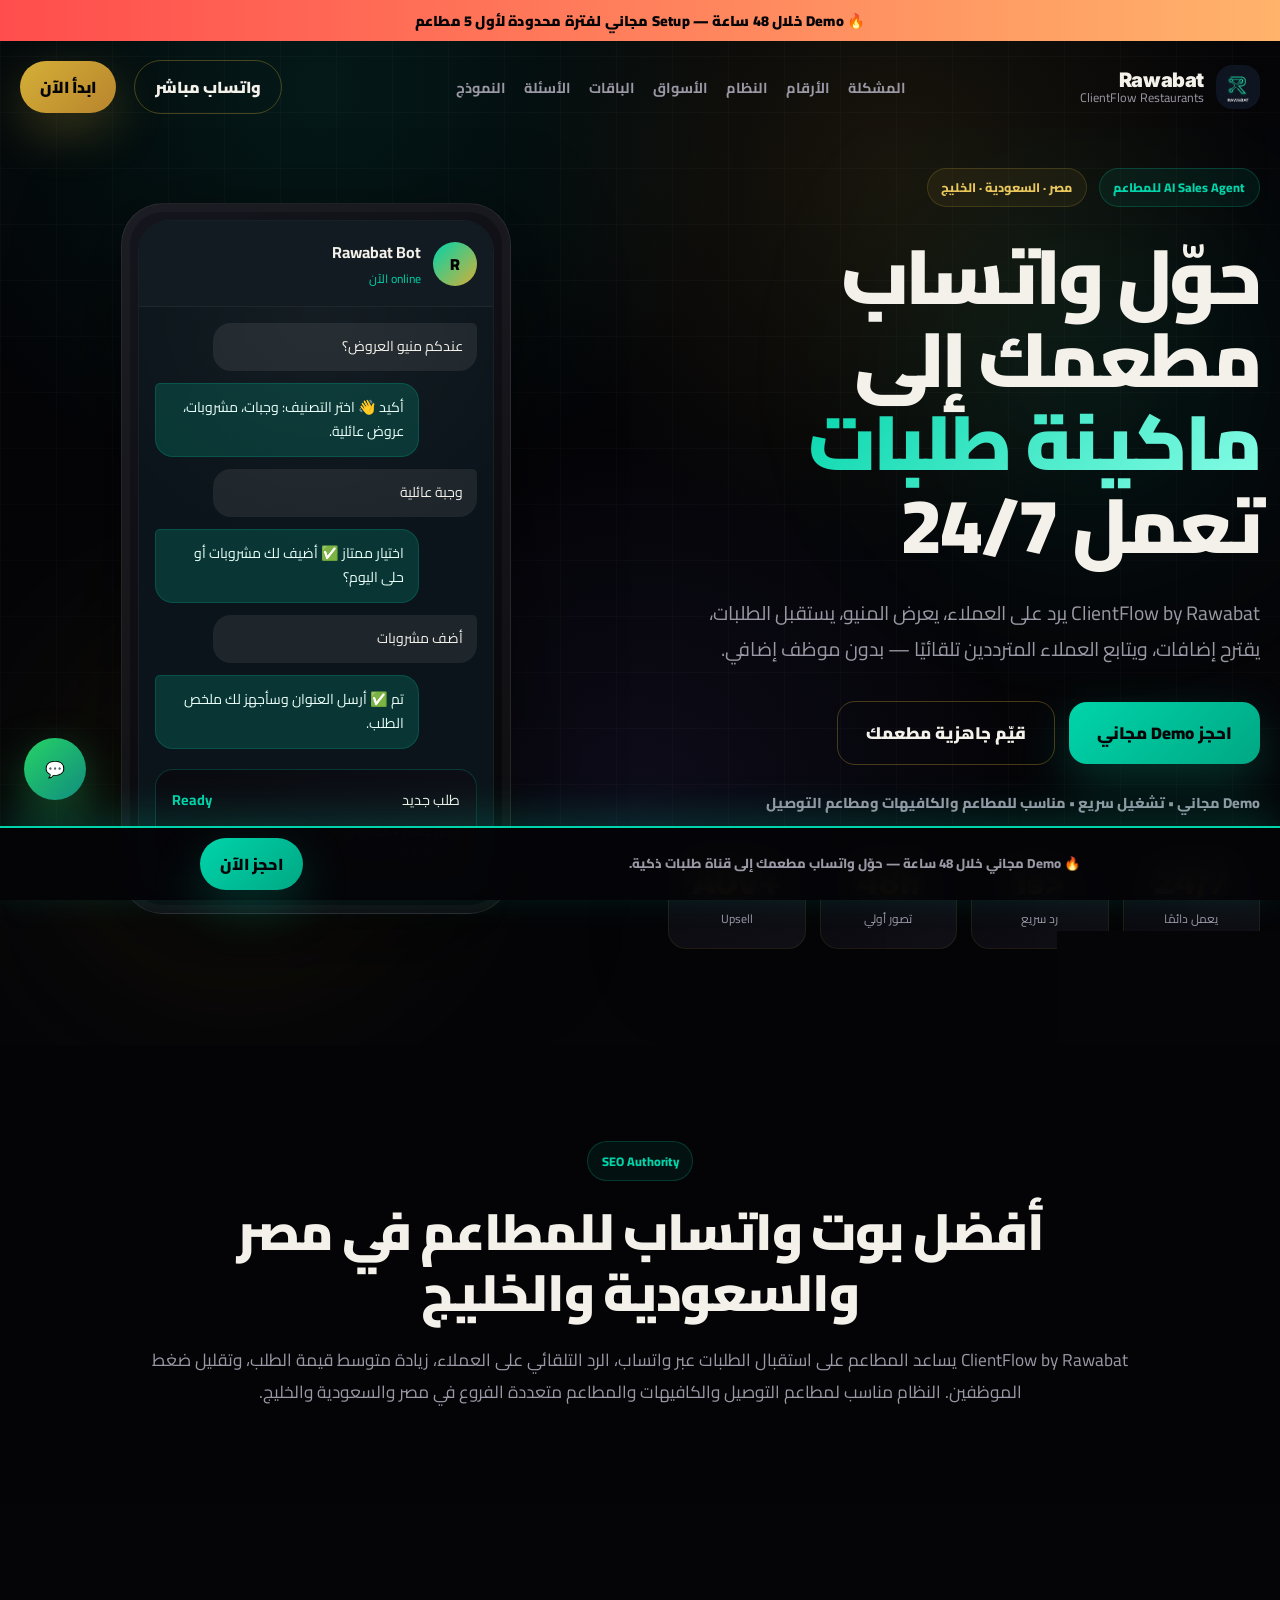
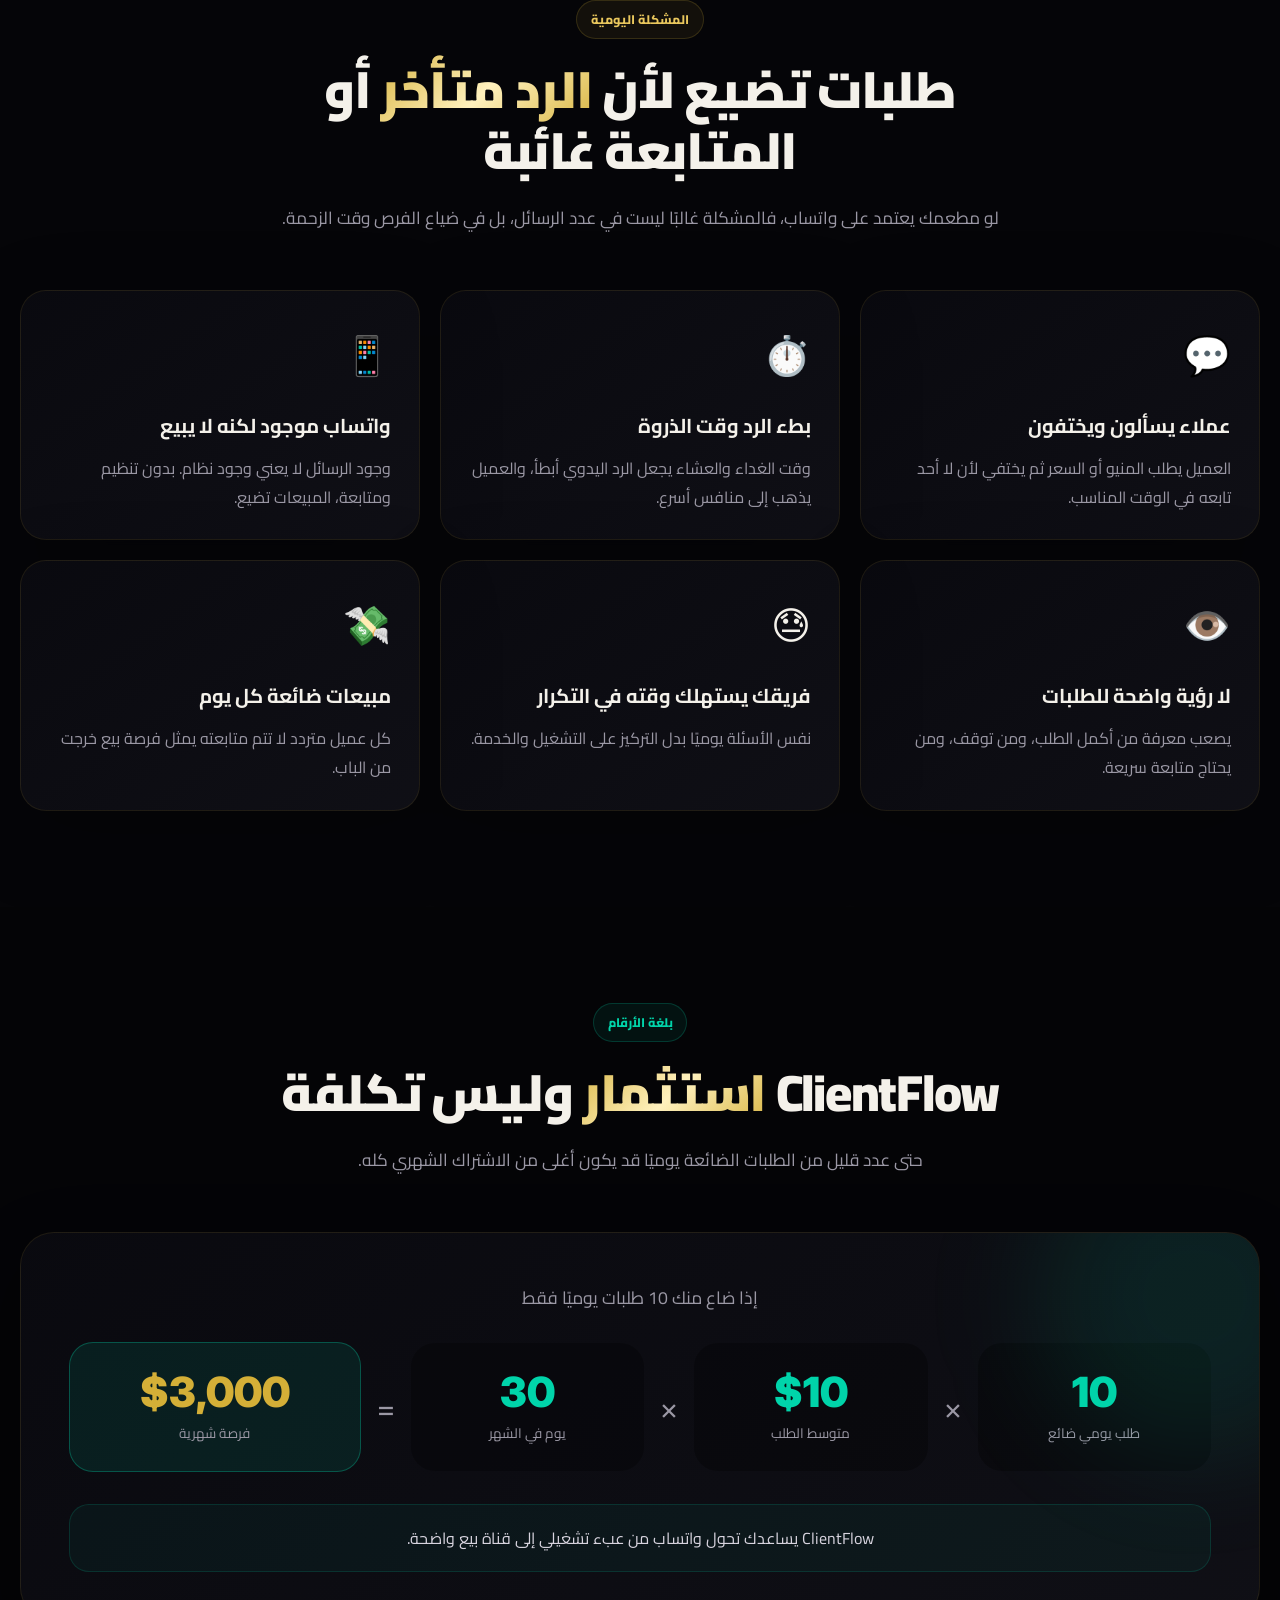
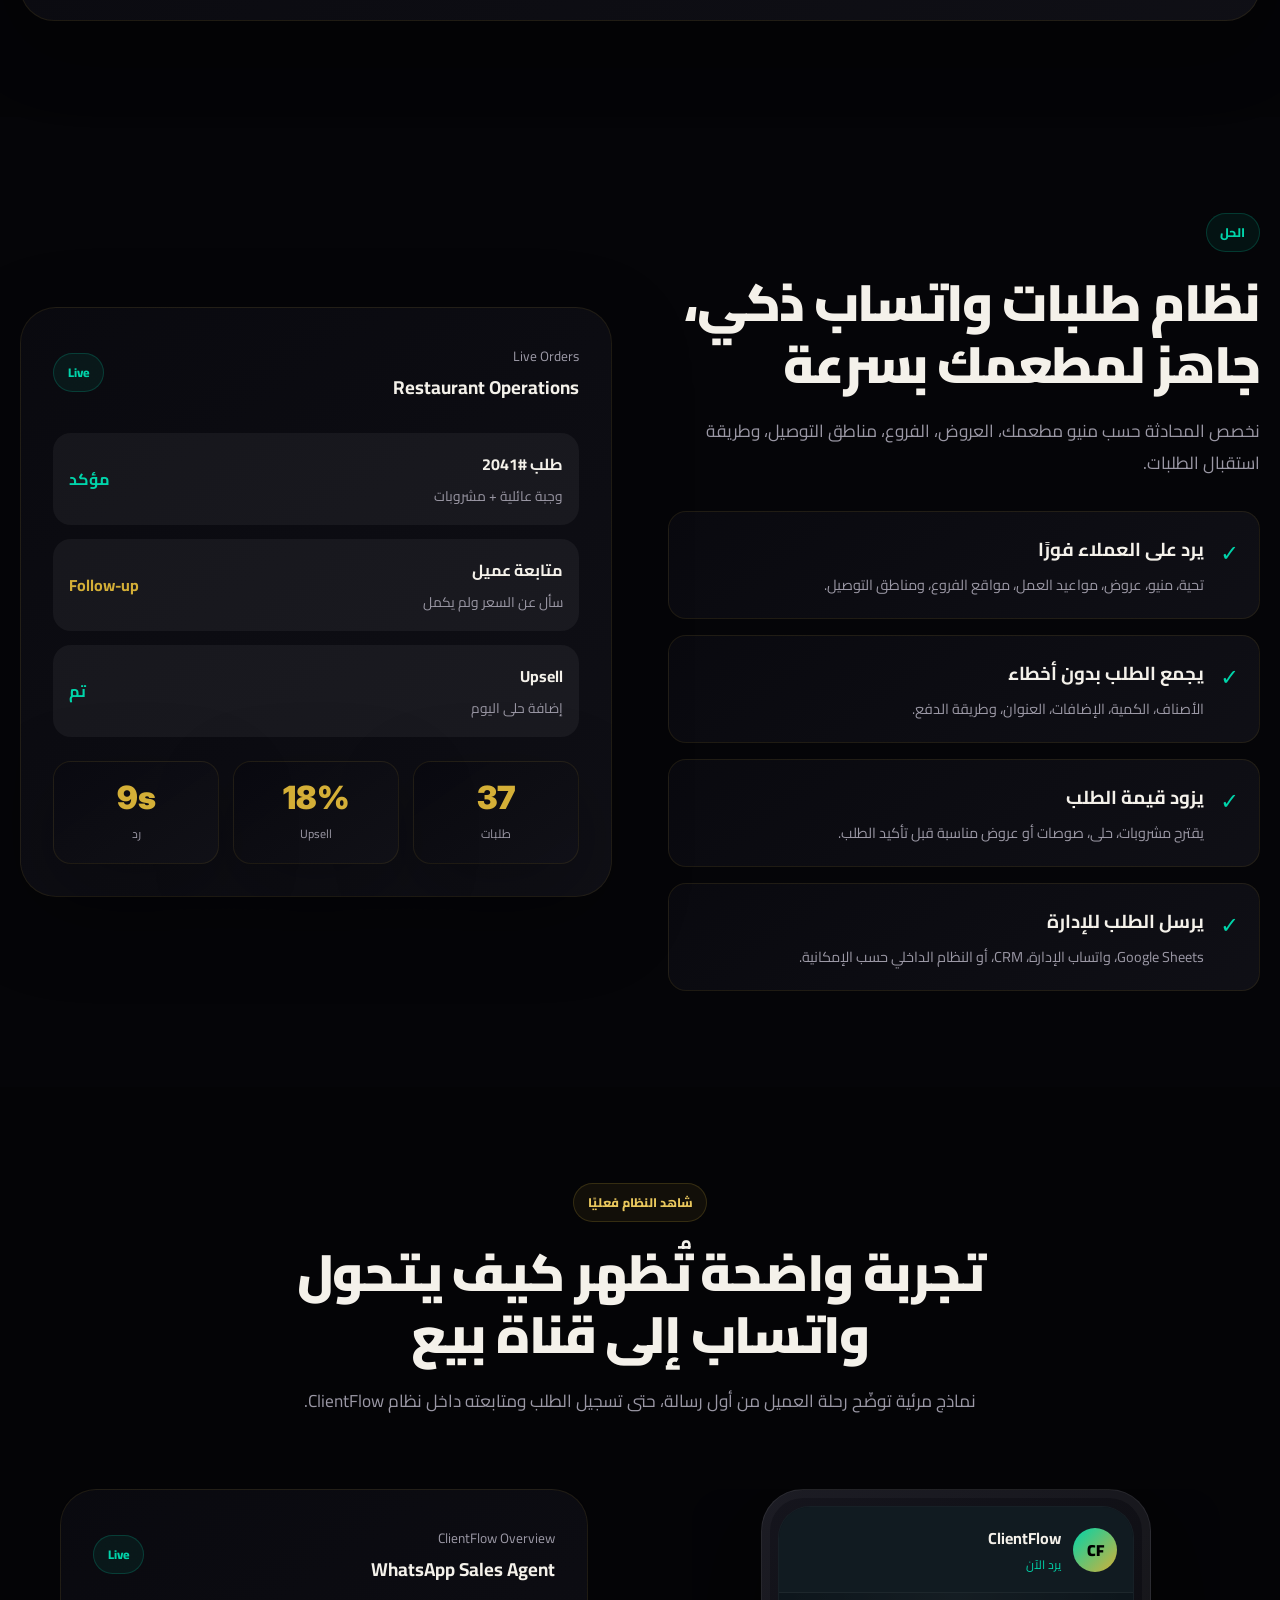
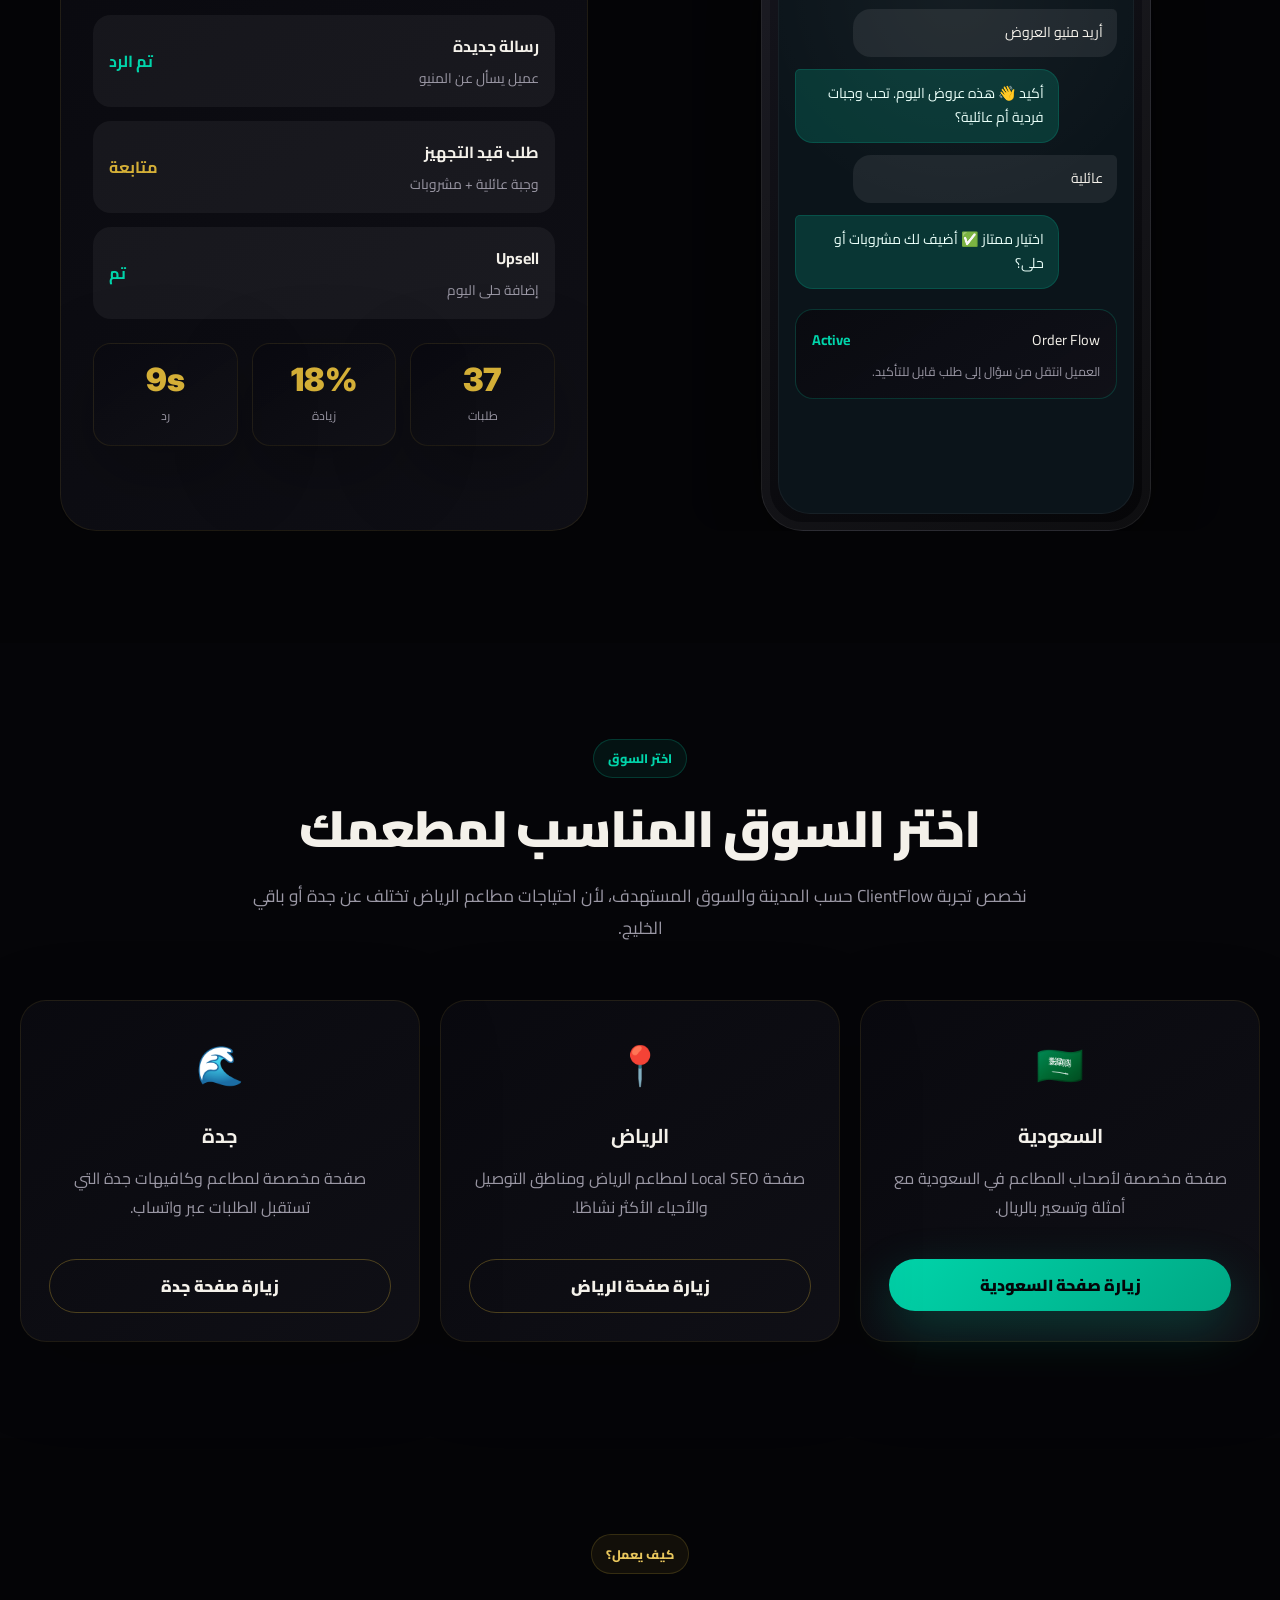
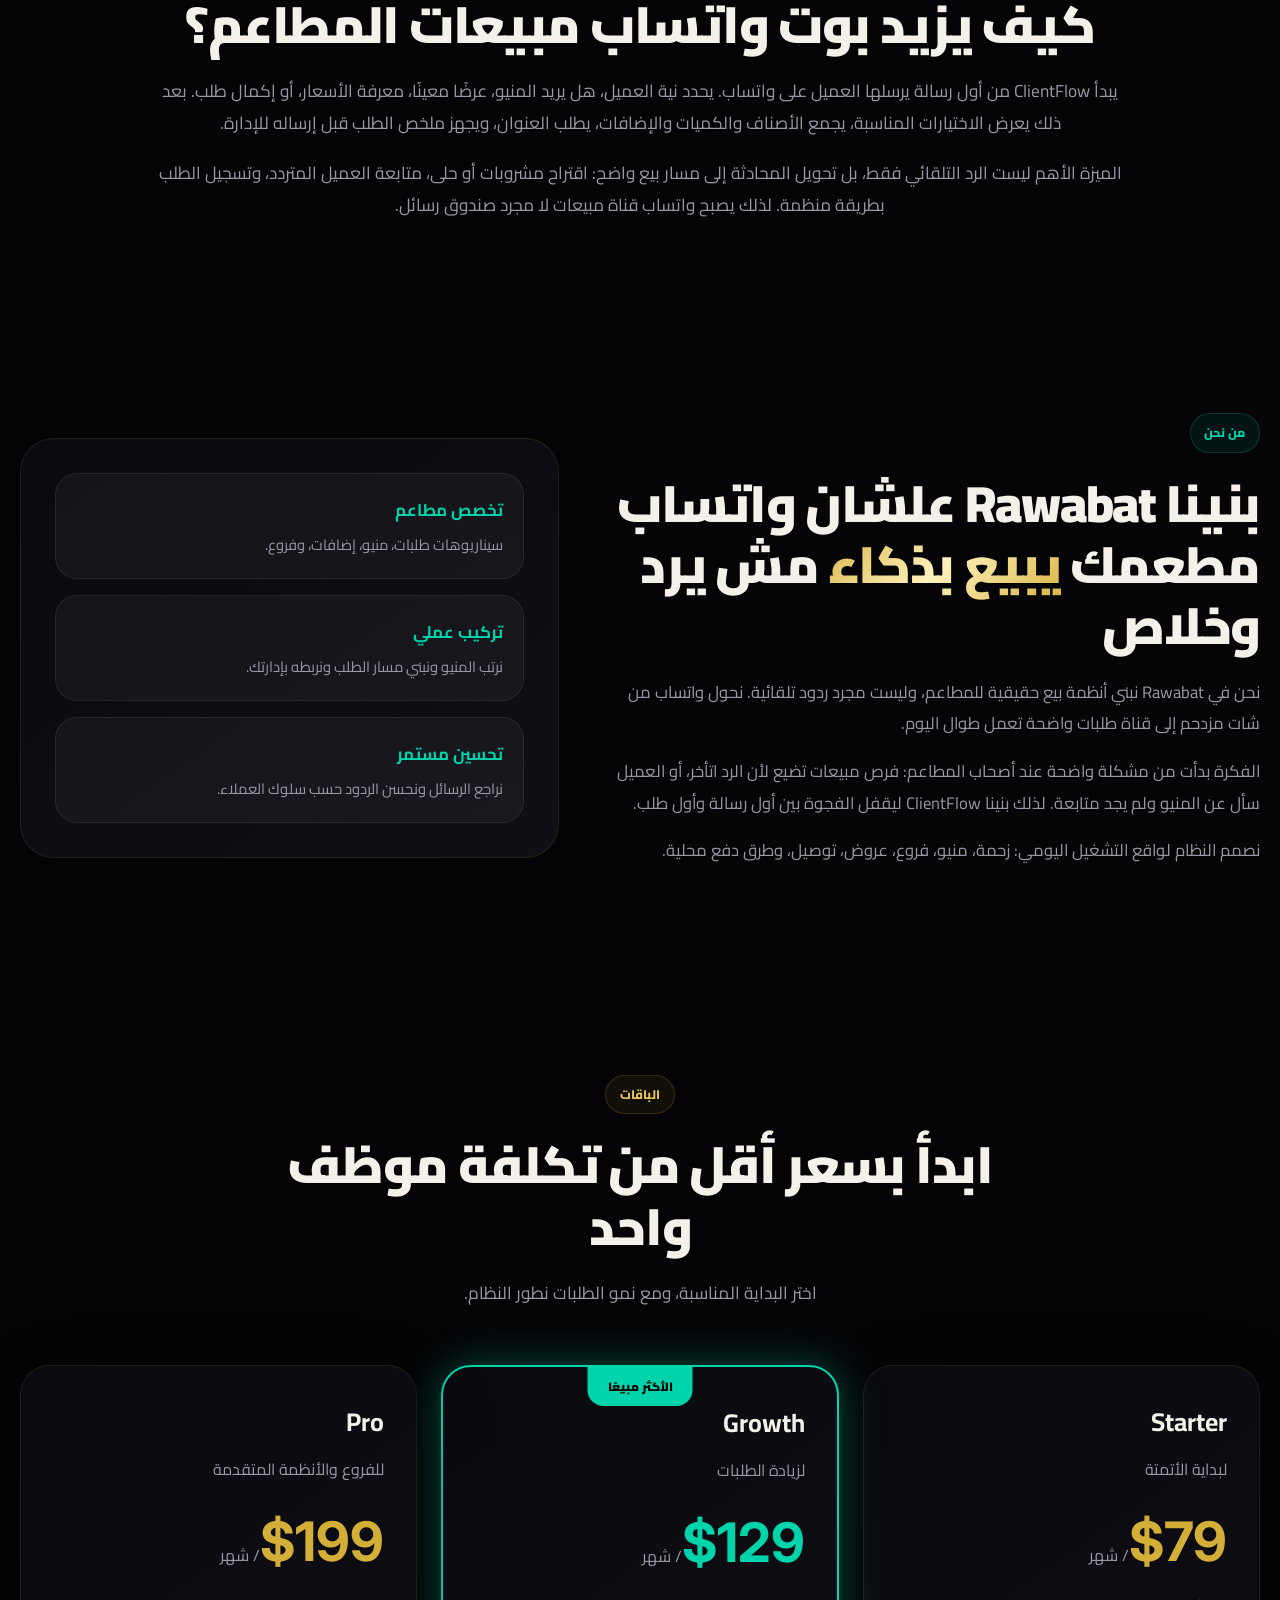
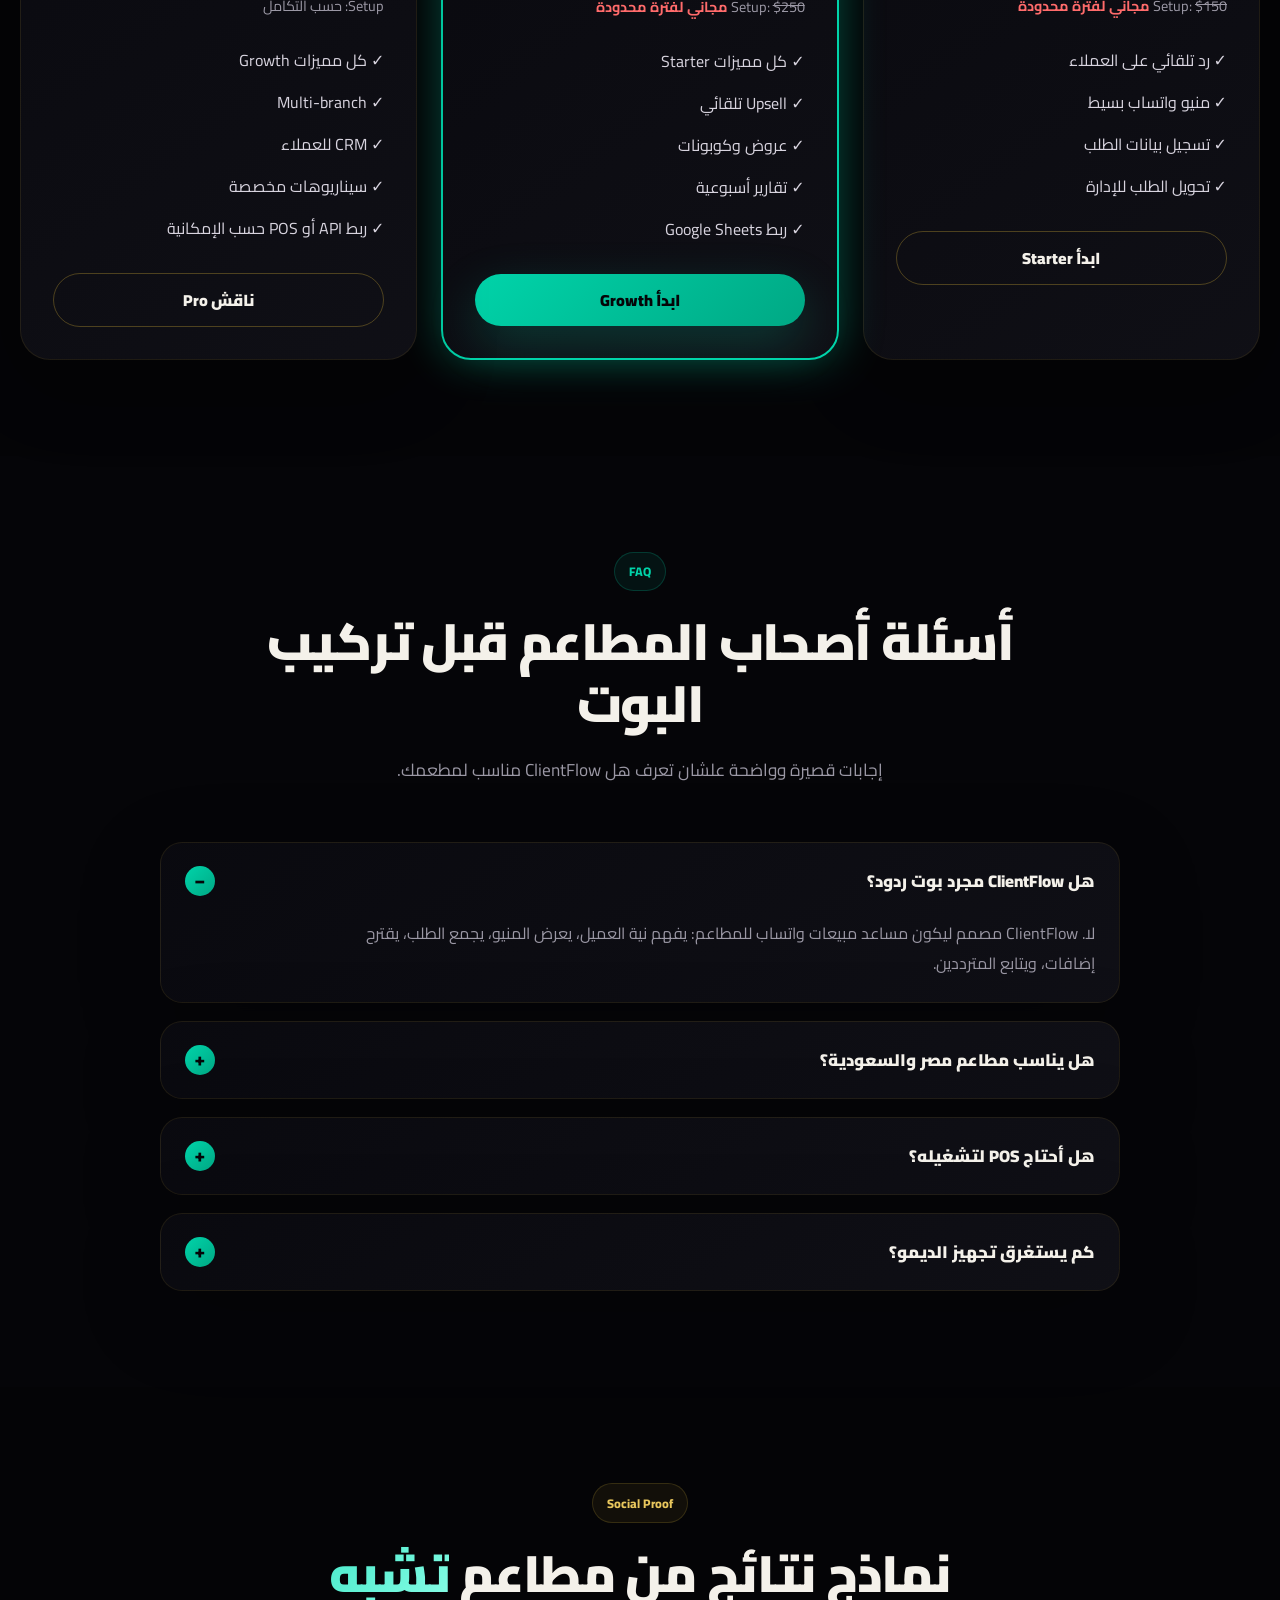
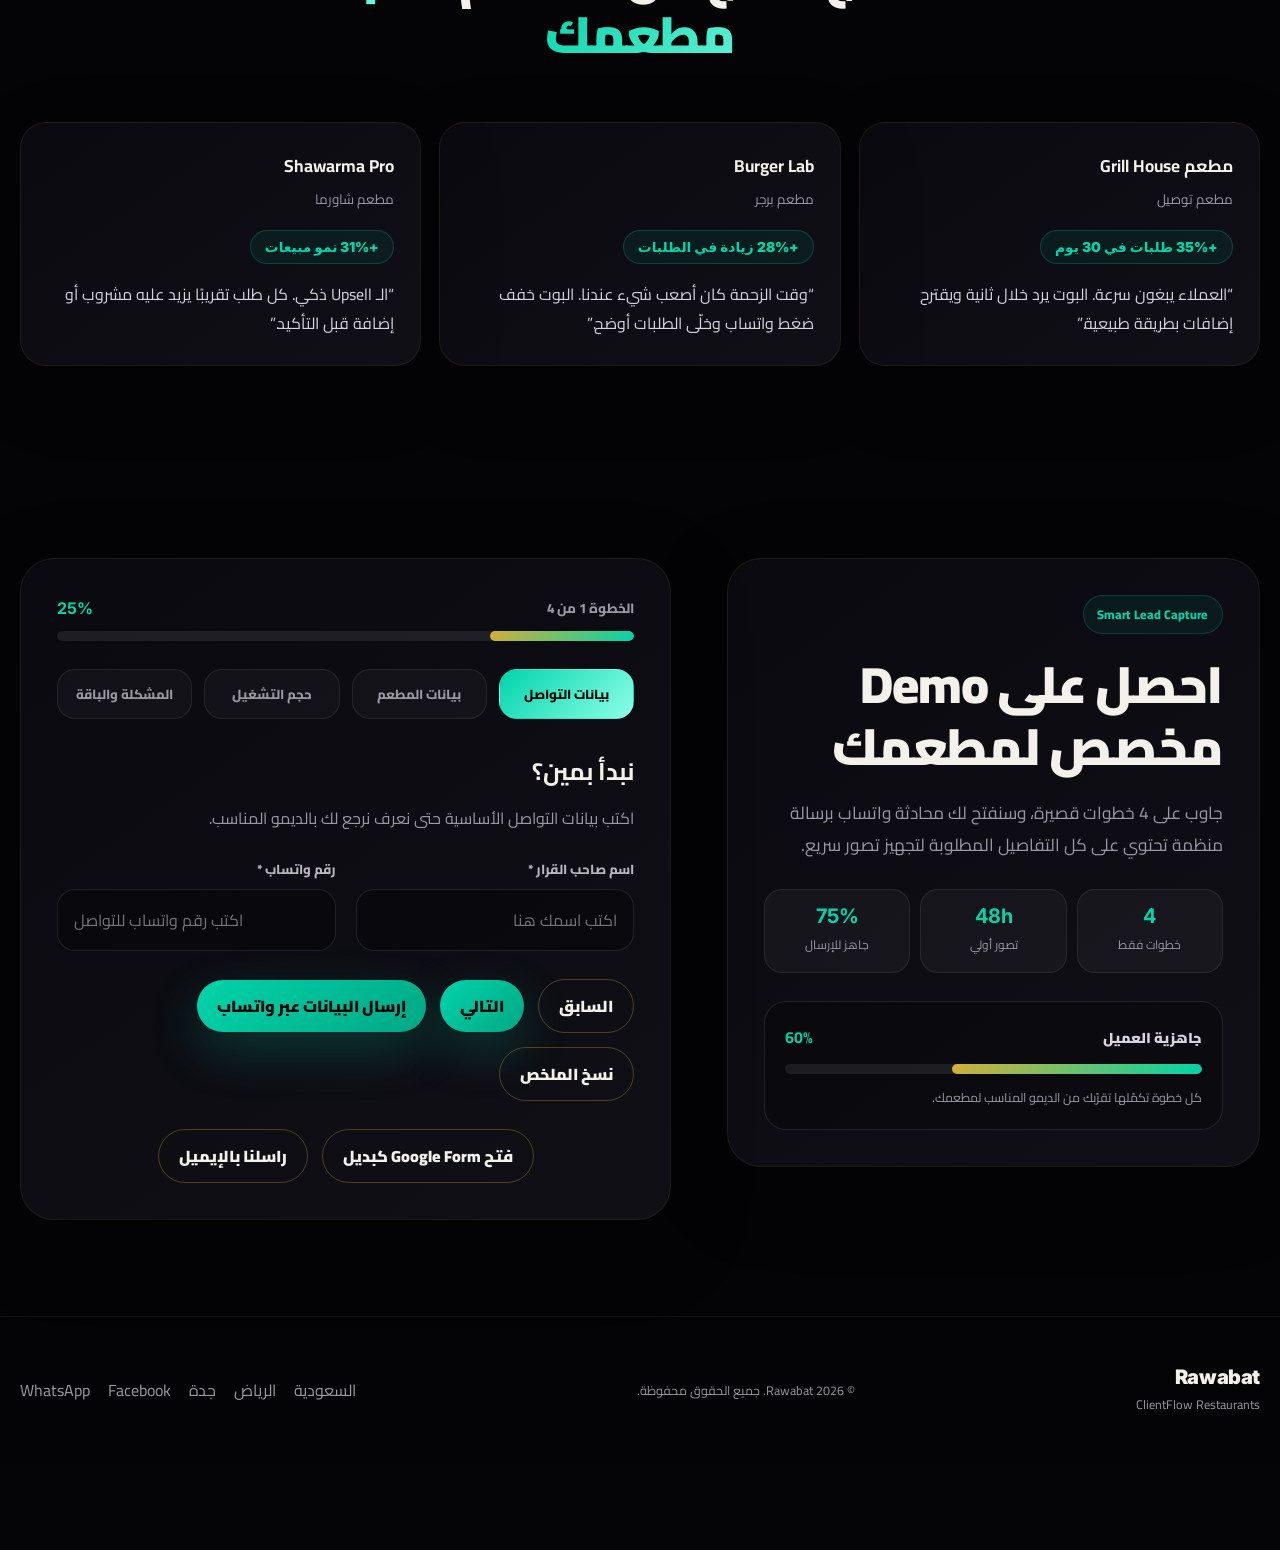
==== commit bcb3a495: "Update index.html" ====
--- a/index.html
+++ b/index.html
@@ -365,8 +365,15 @@
       <div class="container">
         <div class="section-head reveal">
           <span class="tag tag--teal">اختر السوق</span>
-          <h2>صفحات مخصصة لكل سوق لزيادة الظهور والتحويل</h2>
-          <p>نفس المنتج، لكن كل صفحة تخاطب نية بحث مختلفة: السعودية، الرياض، جدة، ومصر/الخليج.</p>
+          <h2>
+          اختر السوق المناسب
+          لمطعمك
+          </h2>
+          
+          <p>
+          نخصص تجربة ClientFlow حسب المدينة والسوق المستهدف،
+          لأن احتياجات مطاعم الرياض تختلف عن جدة أو باقي الخليج.
+          </p>
         </div>
 
         <div class="cards-grid cards-grid--three">
--- a/style.css
+++ b/style.css
@@ -1865,3 +1865,59 @@
   }
 
 }
+
+/* Saudi page layout fixes */
+body {
+  overflow-x: hidden;
+}
+
+.main-content {
+  padding-top: 128px;
+}
+
+.site-nav {
+  top: 38px;
+  z-index: 80;
+}
+
+.urgency-bar {
+  z-index: 100;
+}
+
+.nav__inner {
+  min-height: 58px;
+}
+
+.hero {
+  padding-top: 40px;
+}
+
+.section {
+  scroll-margin-top: 140px;
+}
+
+.sticky-cta {
+  z-index: 90;
+}
+
+@media (max-width: 768px) {
+  .main-content {
+    padding-top: 118px;
+  }
+
+  .site-nav {
+    top: 38px;
+  }
+
+  .hero {
+    padding-top: 28px;
+  }
+
+  .nav__links {
+    display: none !important;
+  }
+
+  .sticky-cta {
+    padding-bottom: calc(12px + env(safe-area-inset-bottom));
+  }
+}
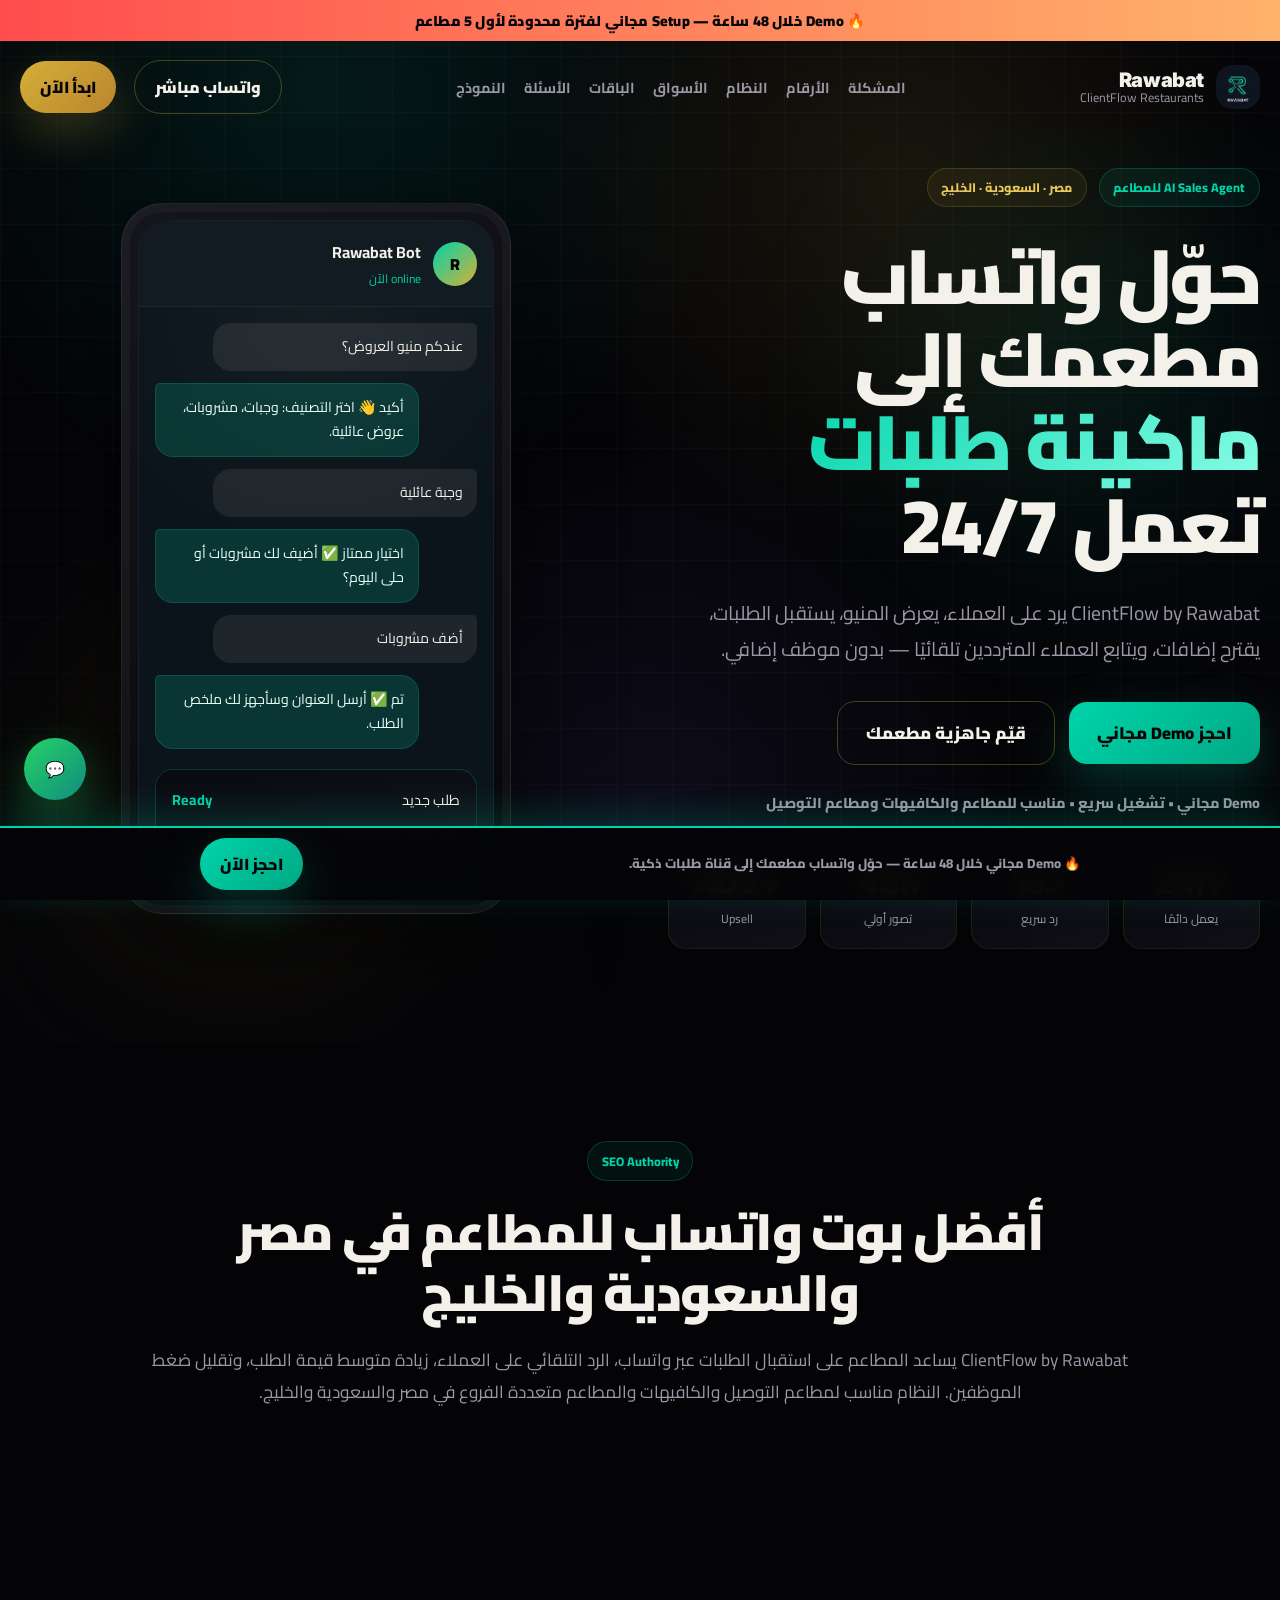
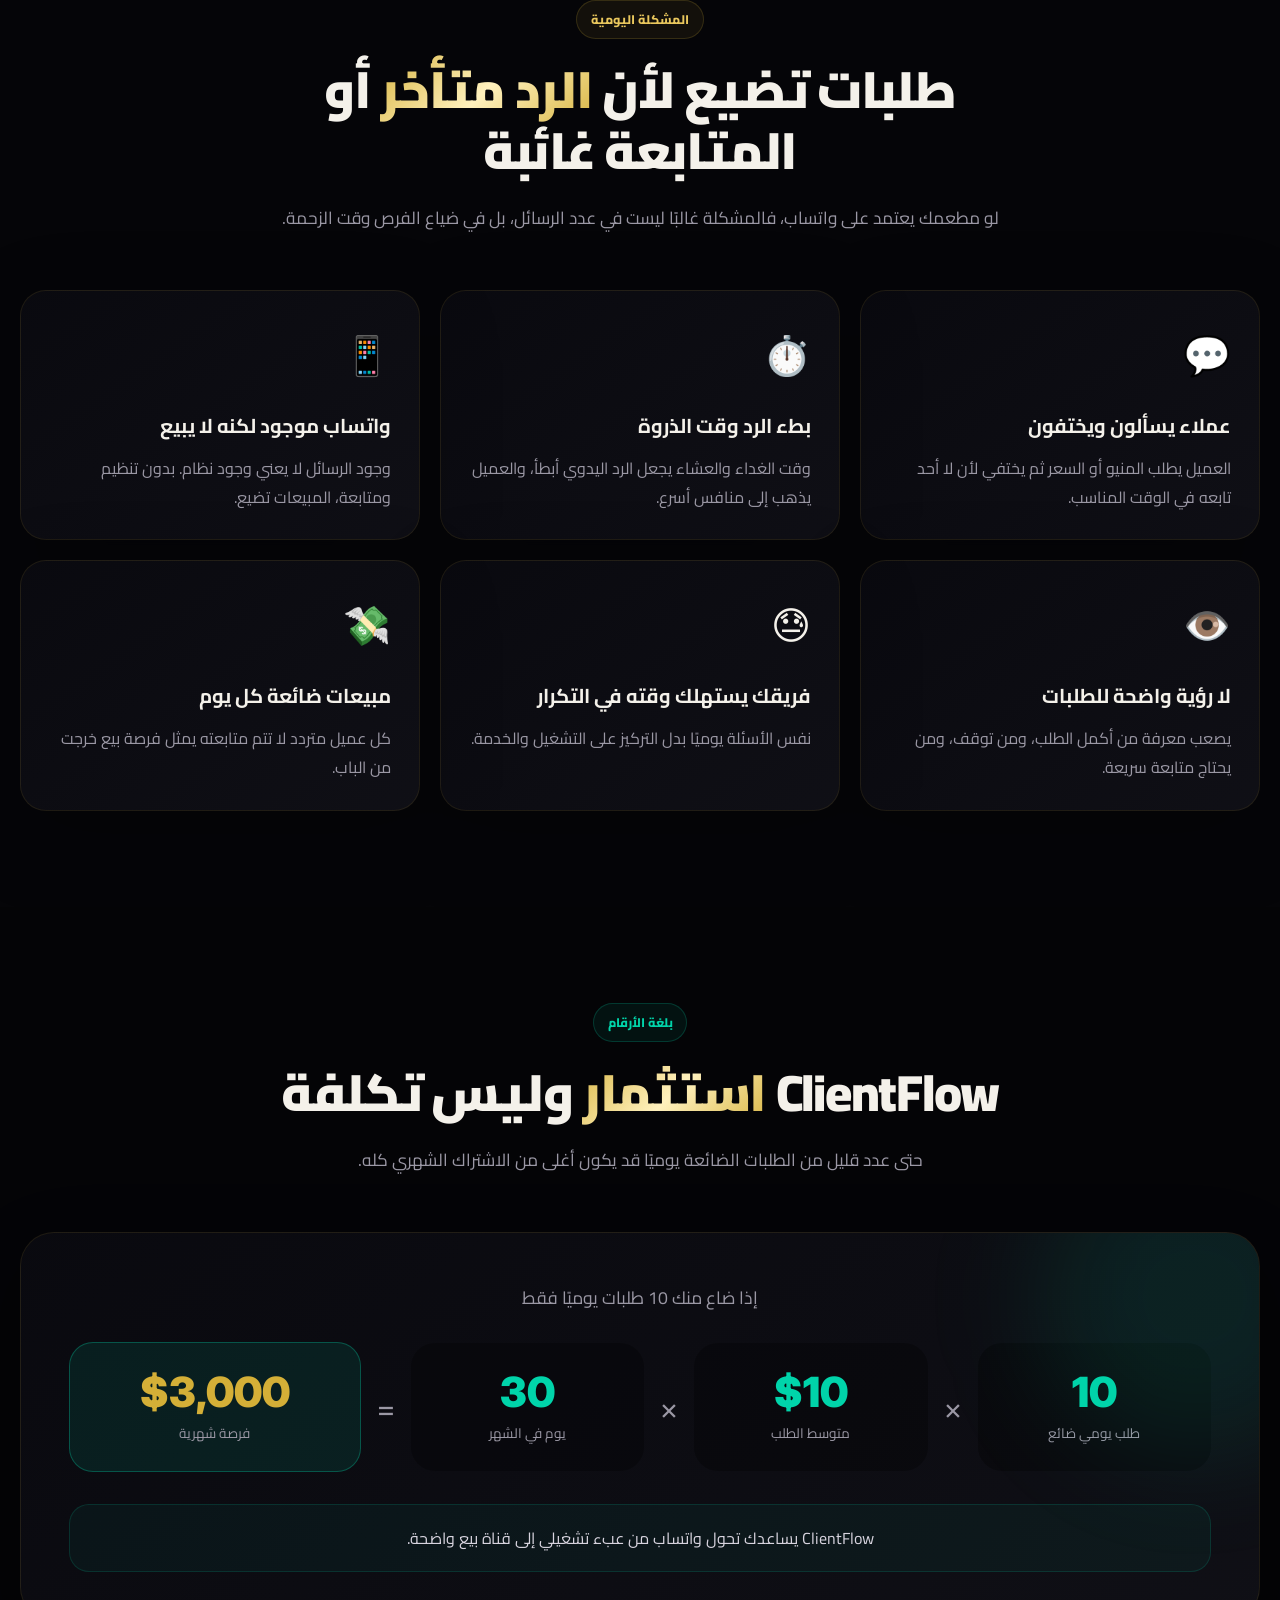
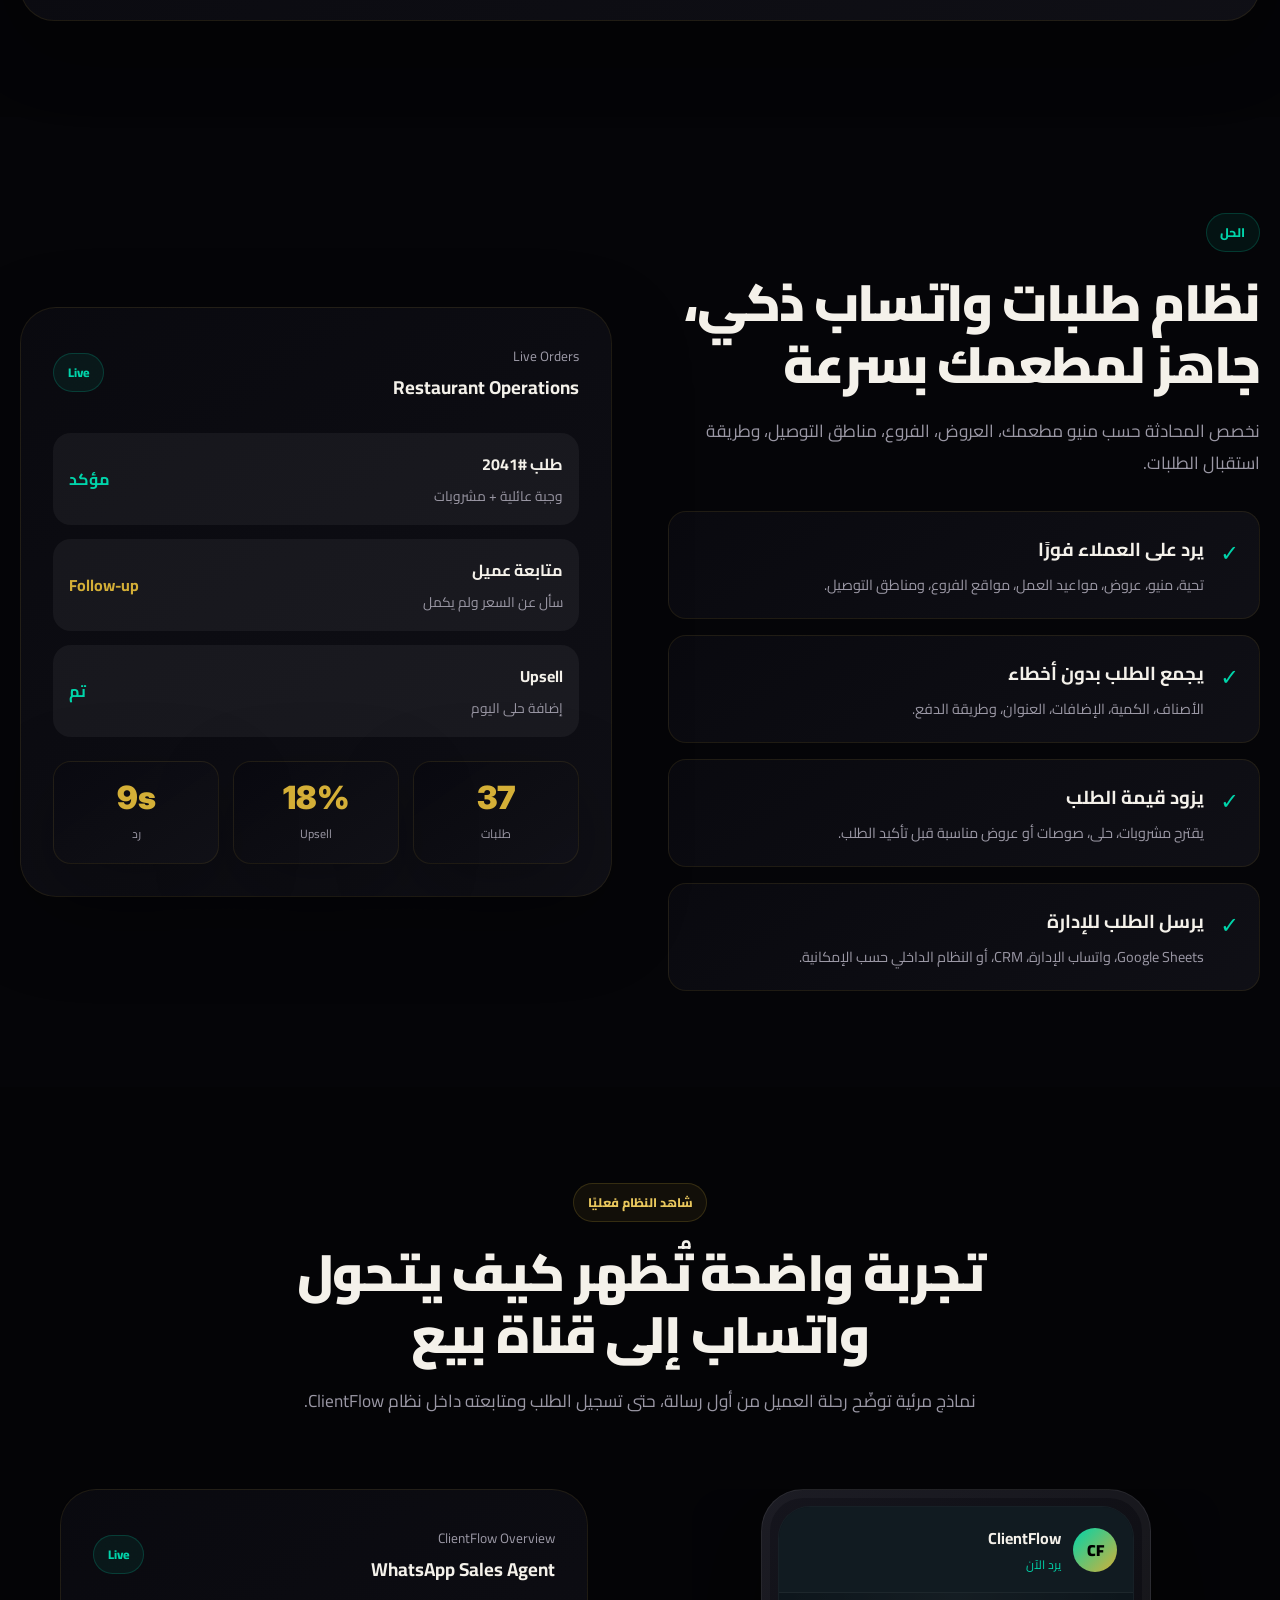
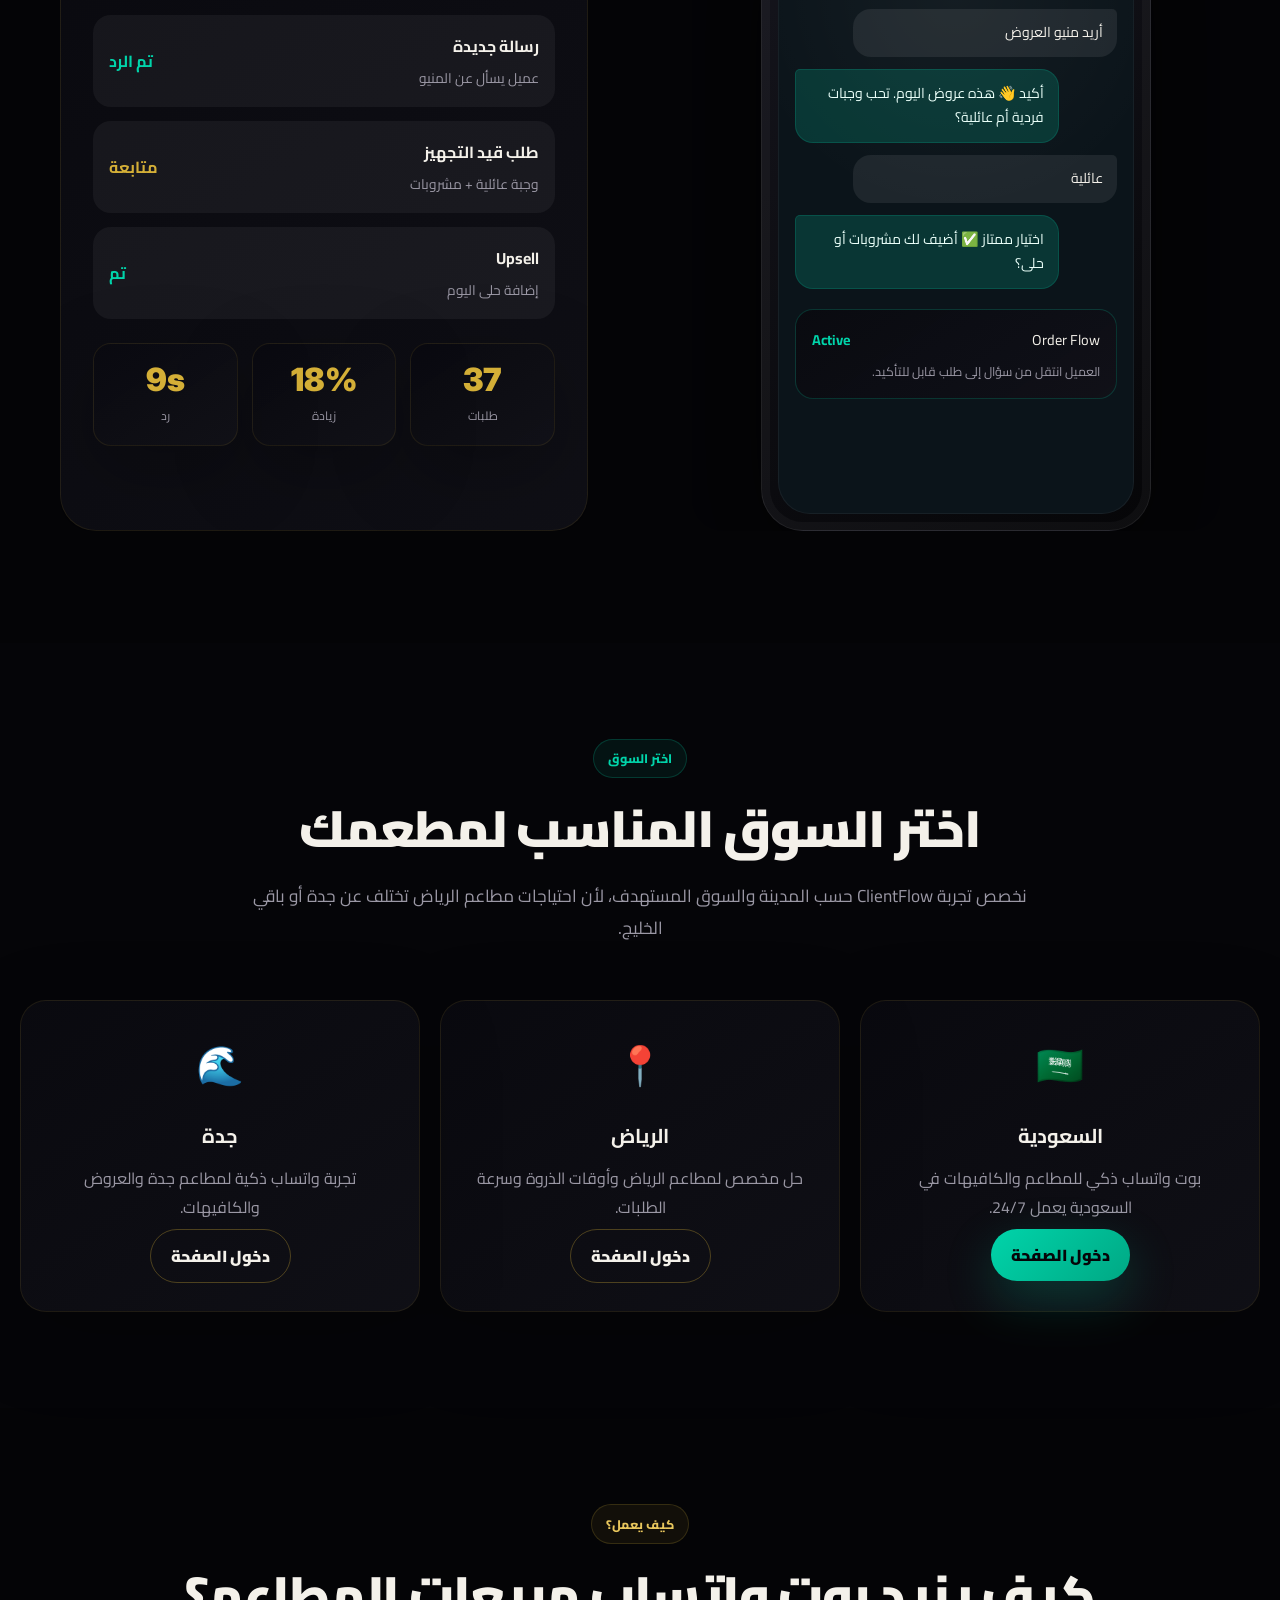
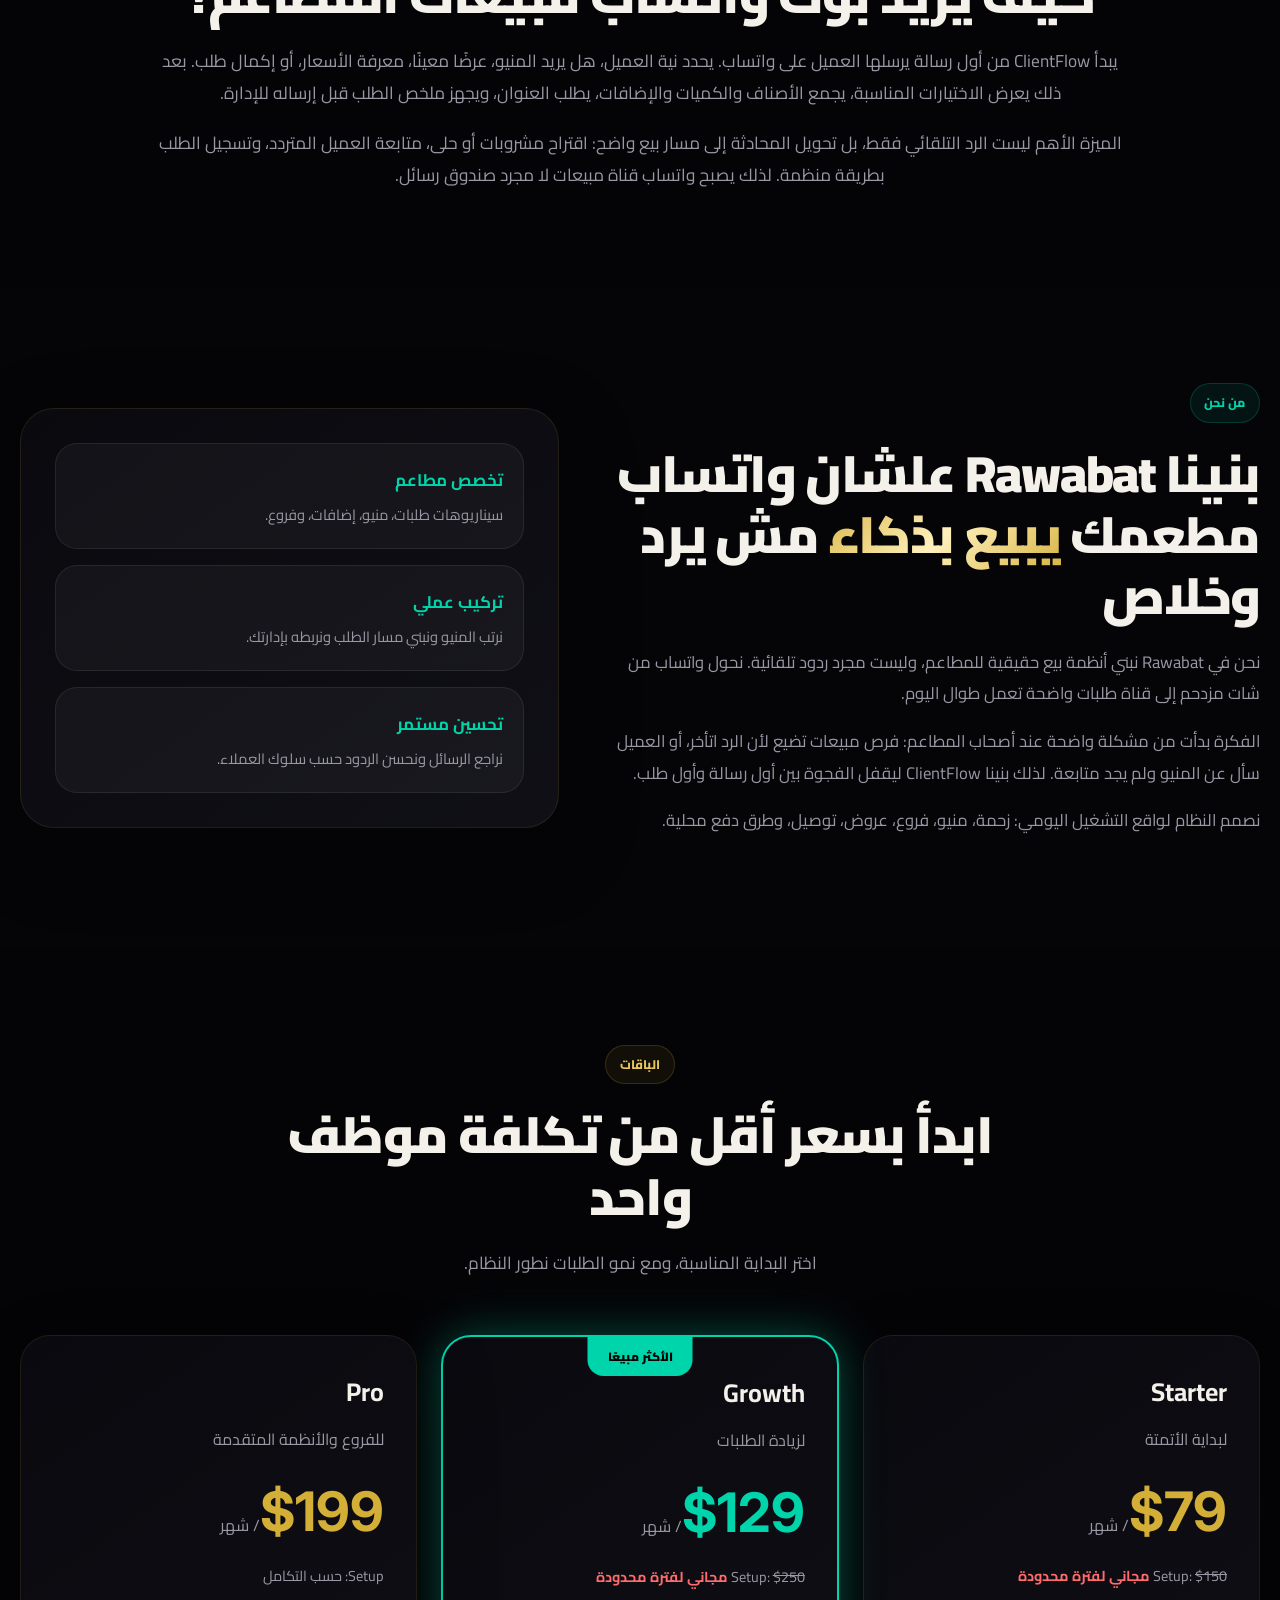
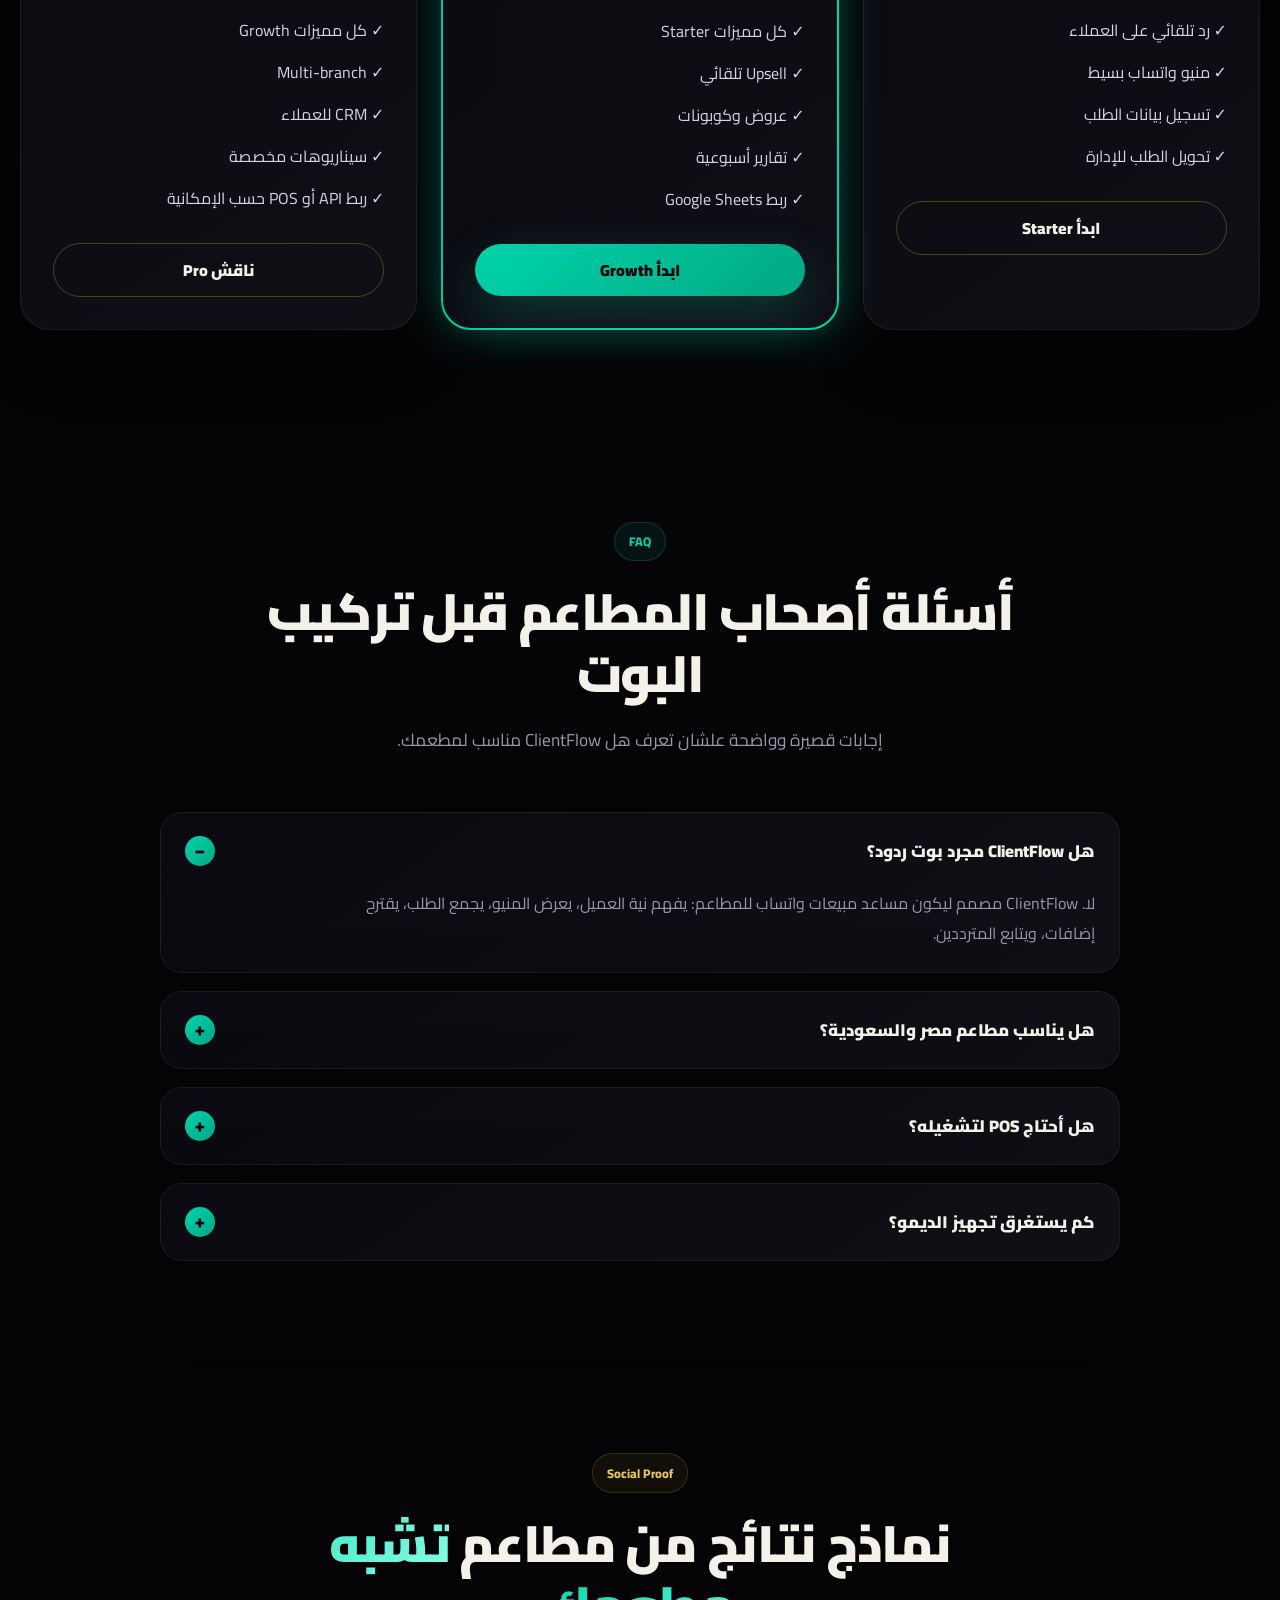
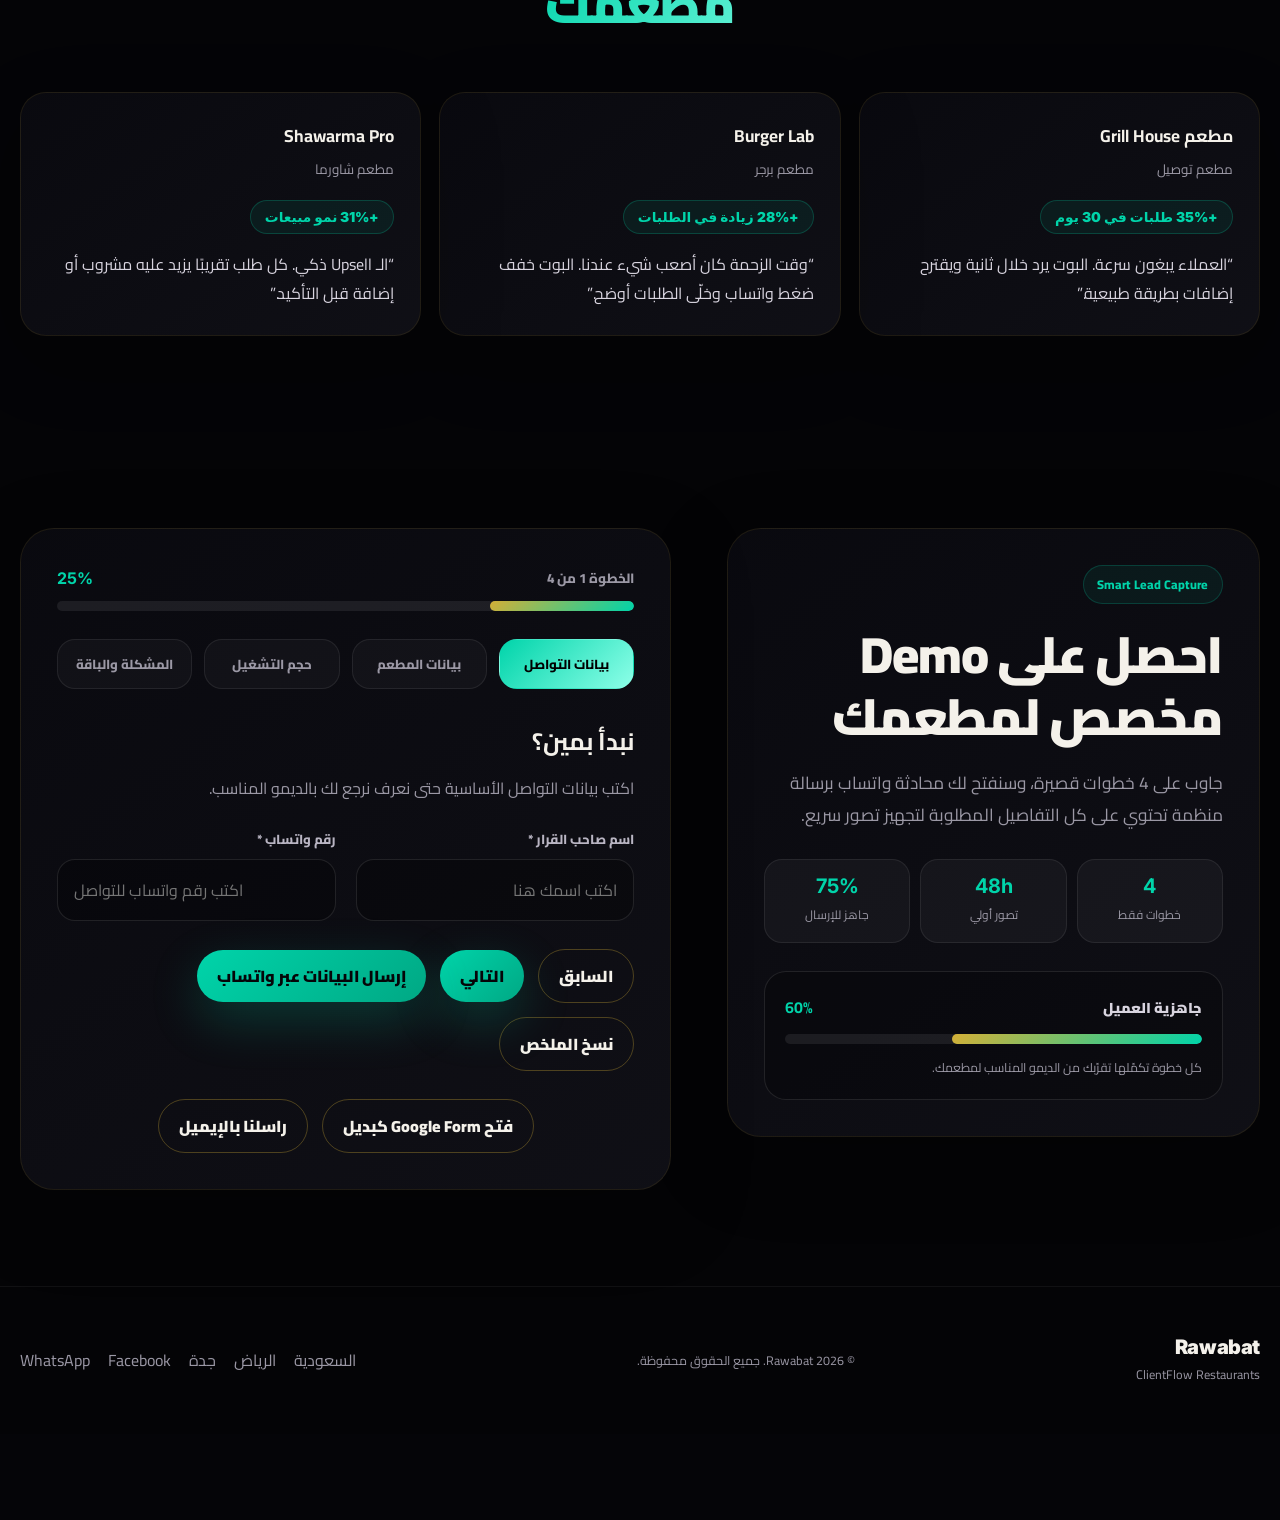
==== commit 347f2a68: "Update fmt.Println message from 'Hello' to 'Goodbye'" ====
--- a/index.html
+++ b/index.html
@@ -380,25 +380,43 @@
           <article class="feature-card reveal">
             <div class="feature-card__icon">🇸🇦</div>
             <h3>السعودية</h3>
-            <p>صفحة مخصصة لأصحاب المطاعم في السعودية مع أمثلة وتسعير بالريال.</p>
-            <br />
-            <a class="btn btn--teal btn--full" href="/saudi-whatsapp-bot/">زيارة صفحة السعودية</a>
+            
+            <p>
+            بوت واتساب ذكي للمطاعم والكافيهات
+            في السعودية يعمل 24/7.
+            </p>
+            
+            <a href="/saudi-whatsapp-bot/" class="btn btn--teal">
+            دخول الصفحة
+            </a>
           </article>
 
           <article class="feature-card reveal">
             <div class="feature-card__icon">📍</div>
             <h3>الرياض</h3>
-            <p>صفحة Local SEO لمطاعم الرياض ومناطق التوصيل والأحياء الأكثر نشاطًا.</p>
-            <br />
-            <a class="btn btn--outline btn--full" href="/riyadh-whatsapp-bot/">زيارة صفحة الرياض</a>
+
+            <p>
+            حل مخصص لمطاعم الرياض
+            وأوقات الذروة وسرعة الطلبات.
+            </p>
+            
+            <a href="/riyadh-whatsapp-bot/" class="btn btn--outline">
+            دخول الصفحة
+            </a>
           </article>
 
           <article class="feature-card reveal">
             <div class="feature-card__icon">🌊</div>
             <h3>جدة</h3>
-            <p>صفحة مخصصة لمطاعم وكافيهات جدة التي تستقبل الطلبات عبر واتساب.</p>
-            <br />
-            <a class="btn btn--outline btn--full" href="/jeddah-whatsapp-bot/">زيارة صفحة جدة</a>
+
+            <p>
+            تجربة واتساب ذكية لمطاعم جدة
+            والعروض والكافيهات.
+            </p>
+            
+            <a href="/jeddah-whatsapp-bot/" class="btn btn--outline">
+            دخول الصفحة
+            </a>
           </article>
         </div>
       </div>
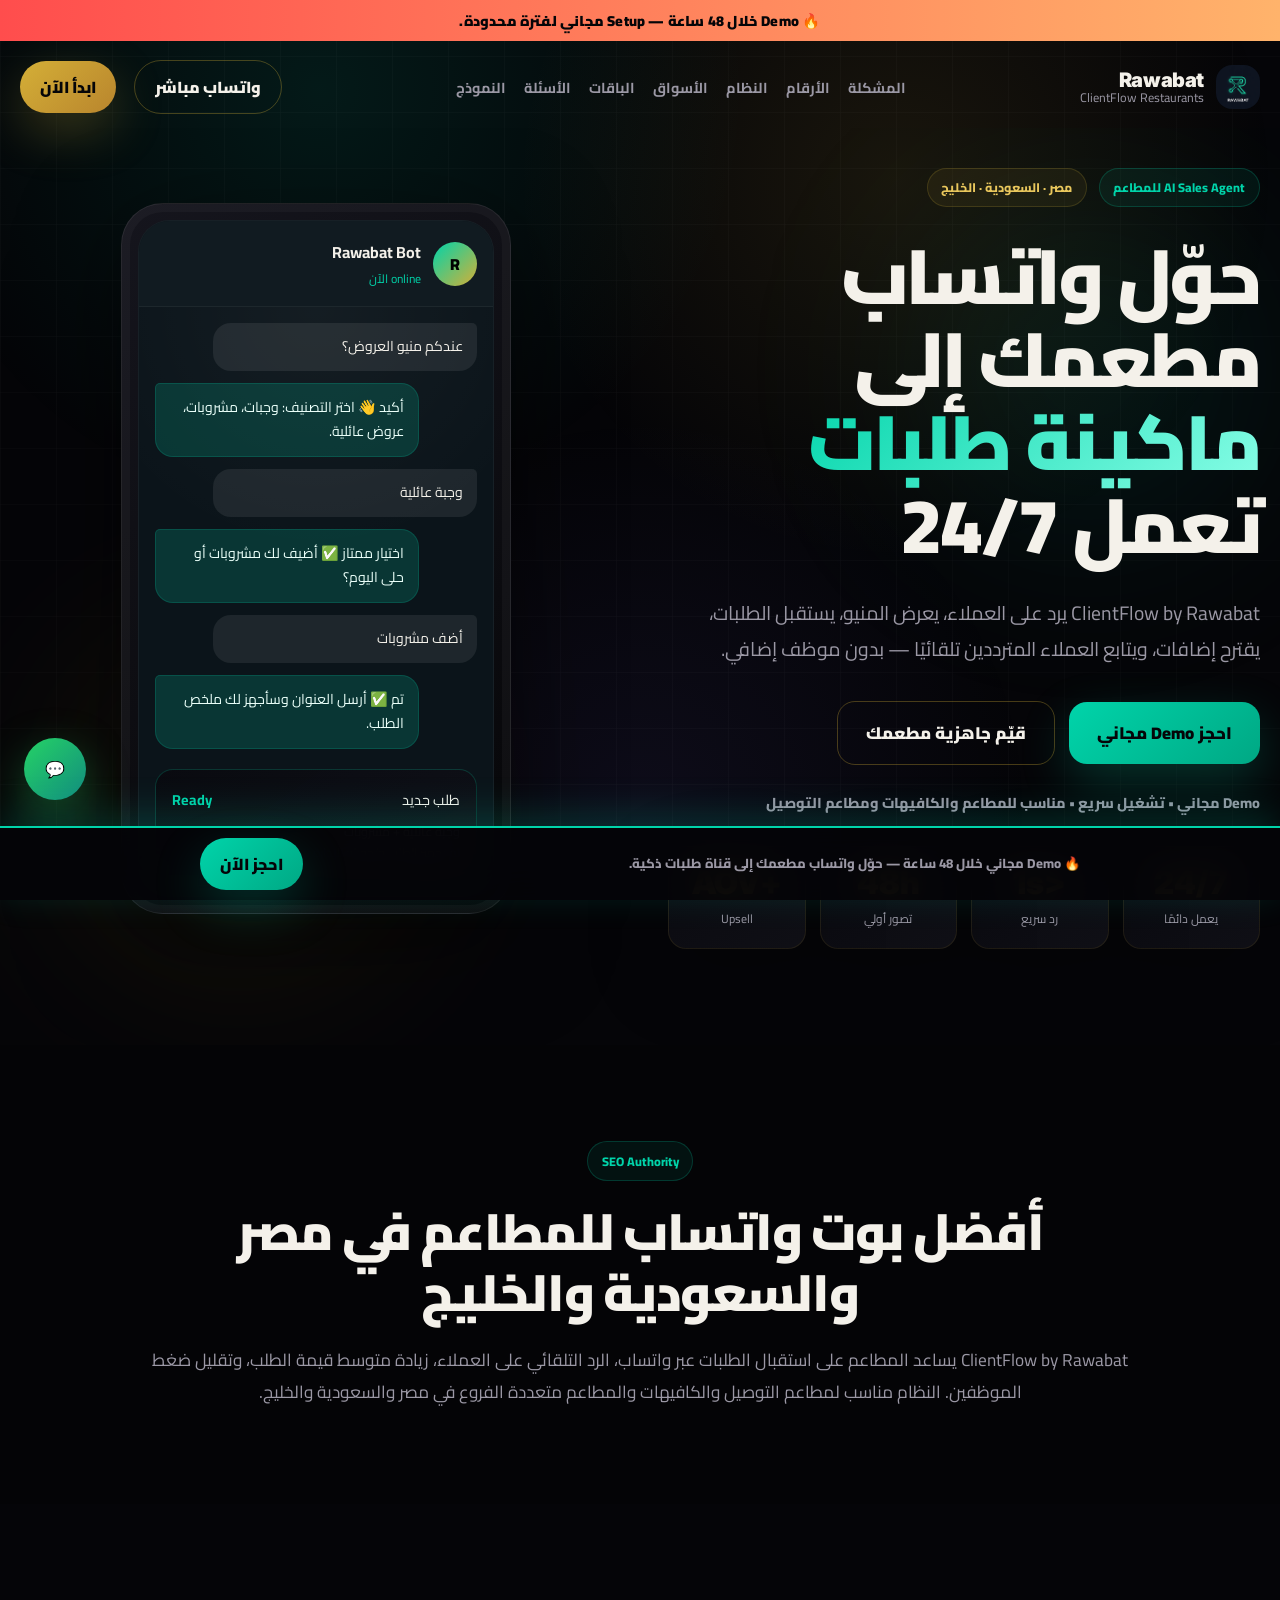
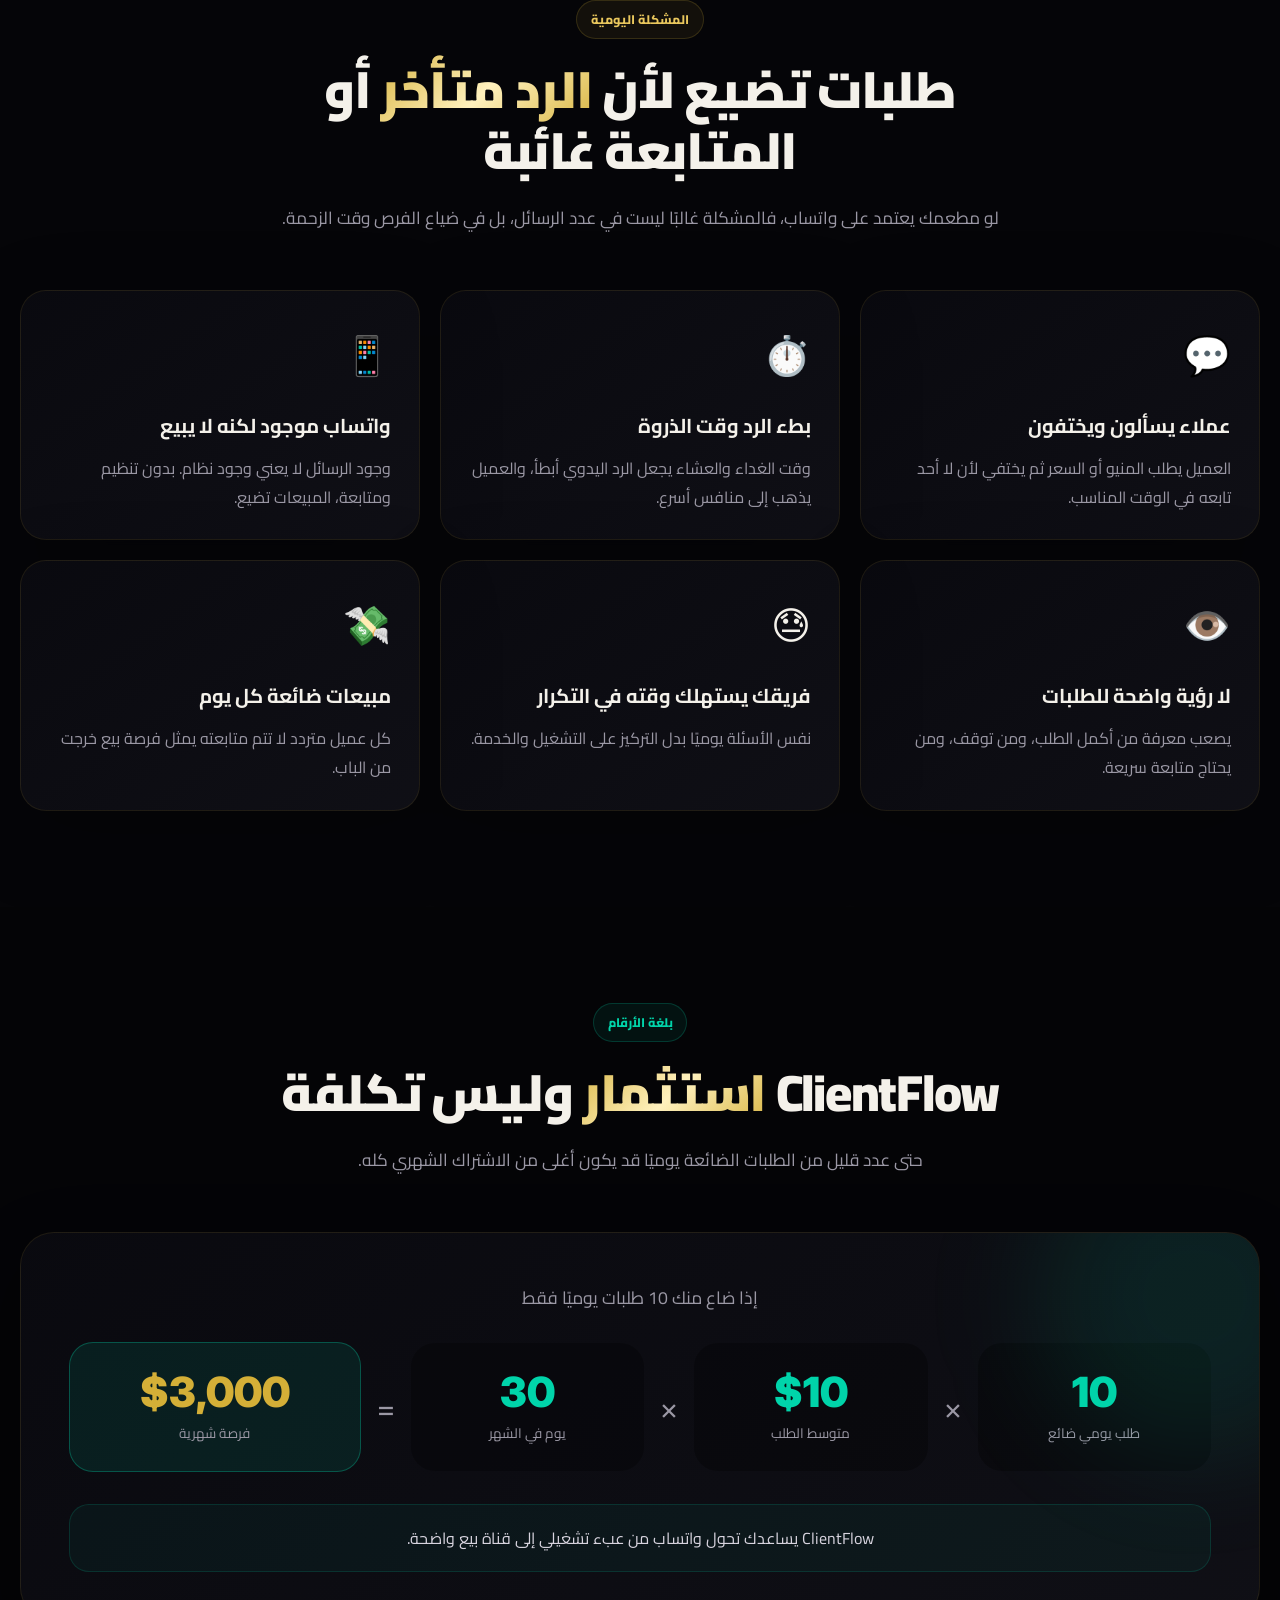
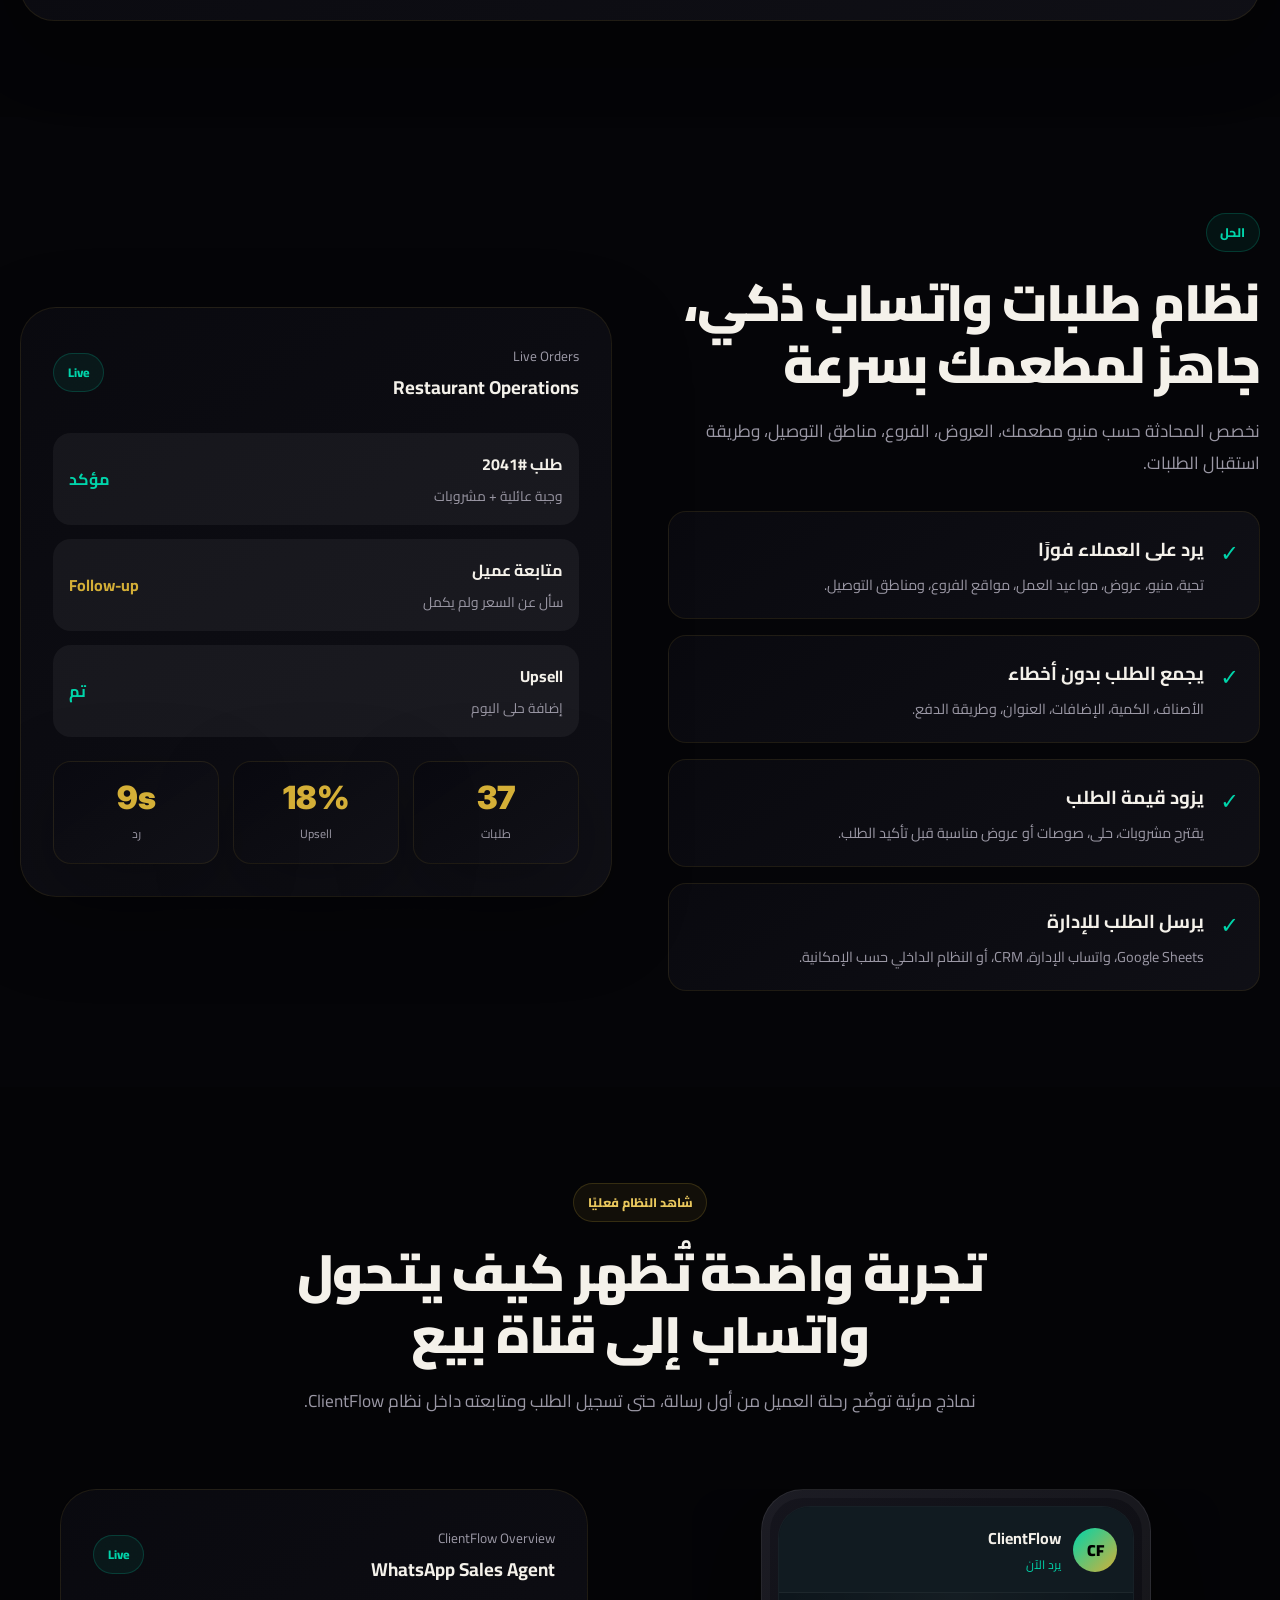
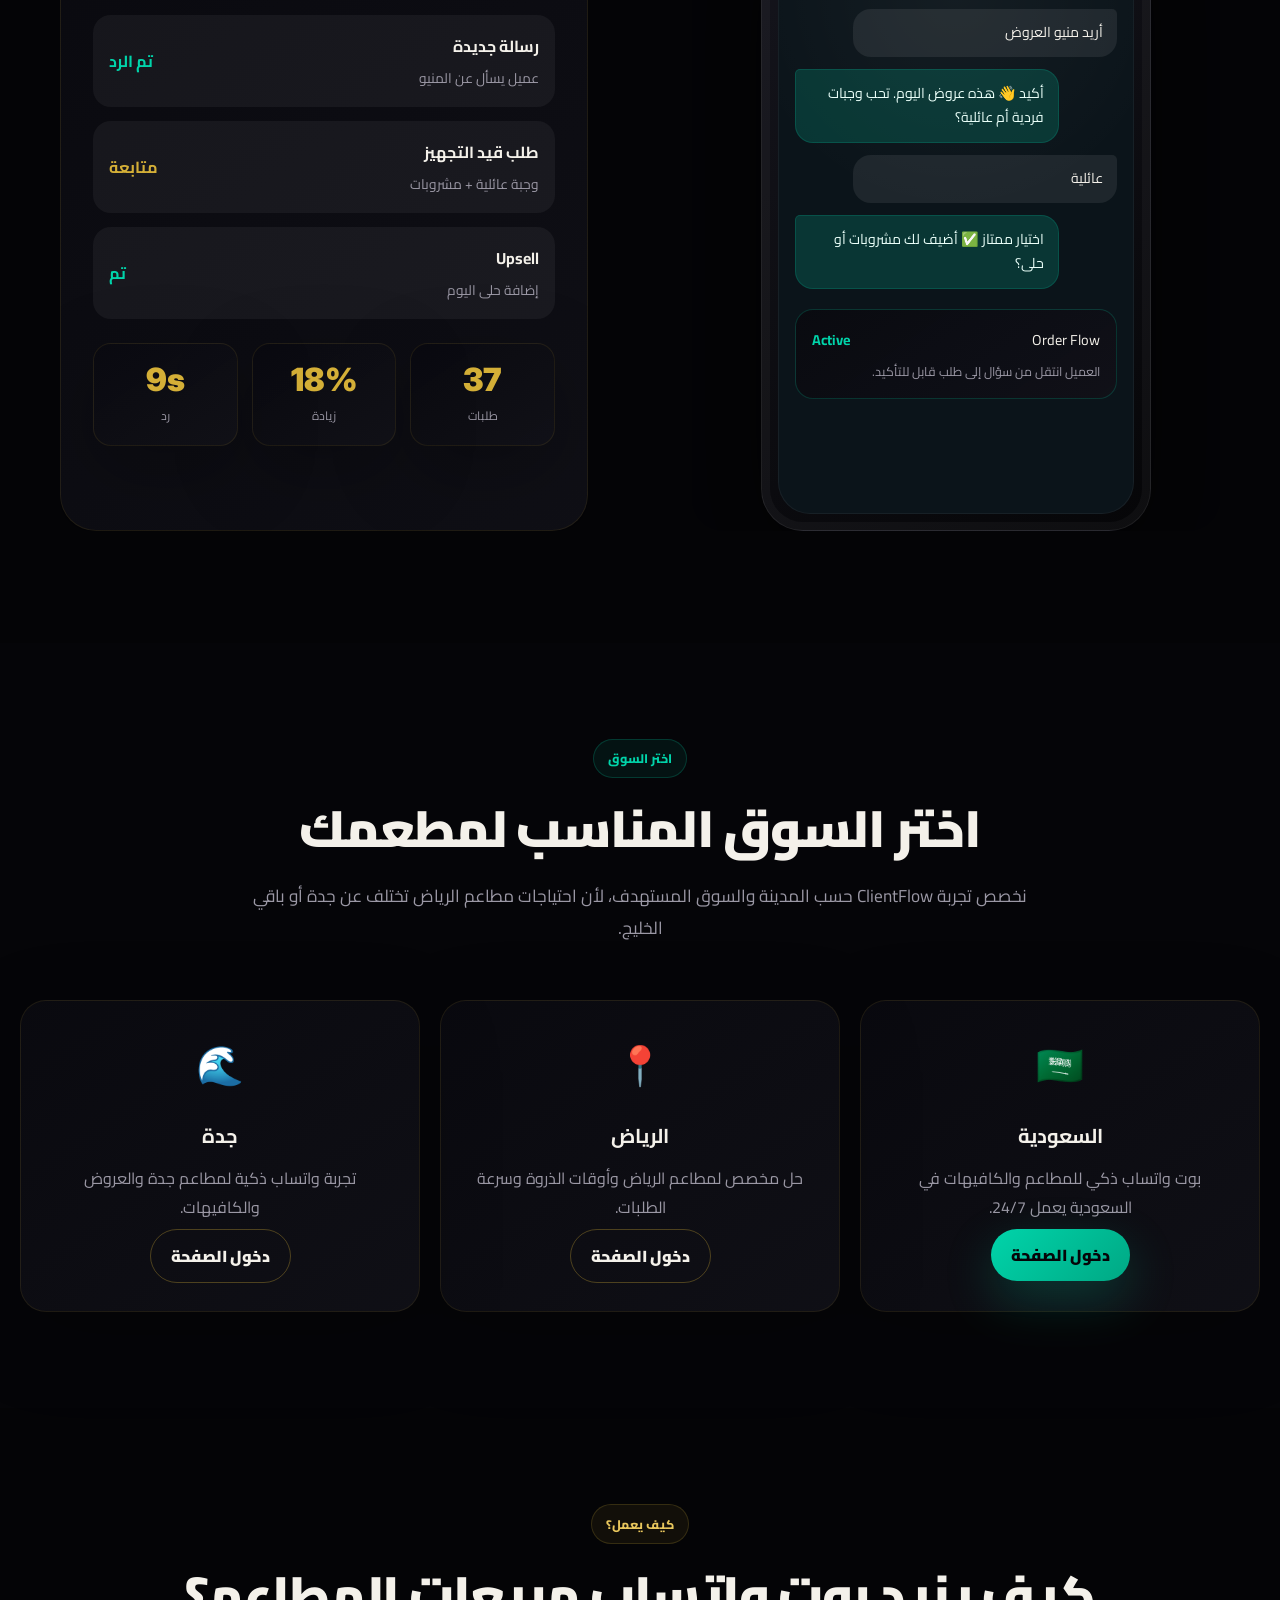
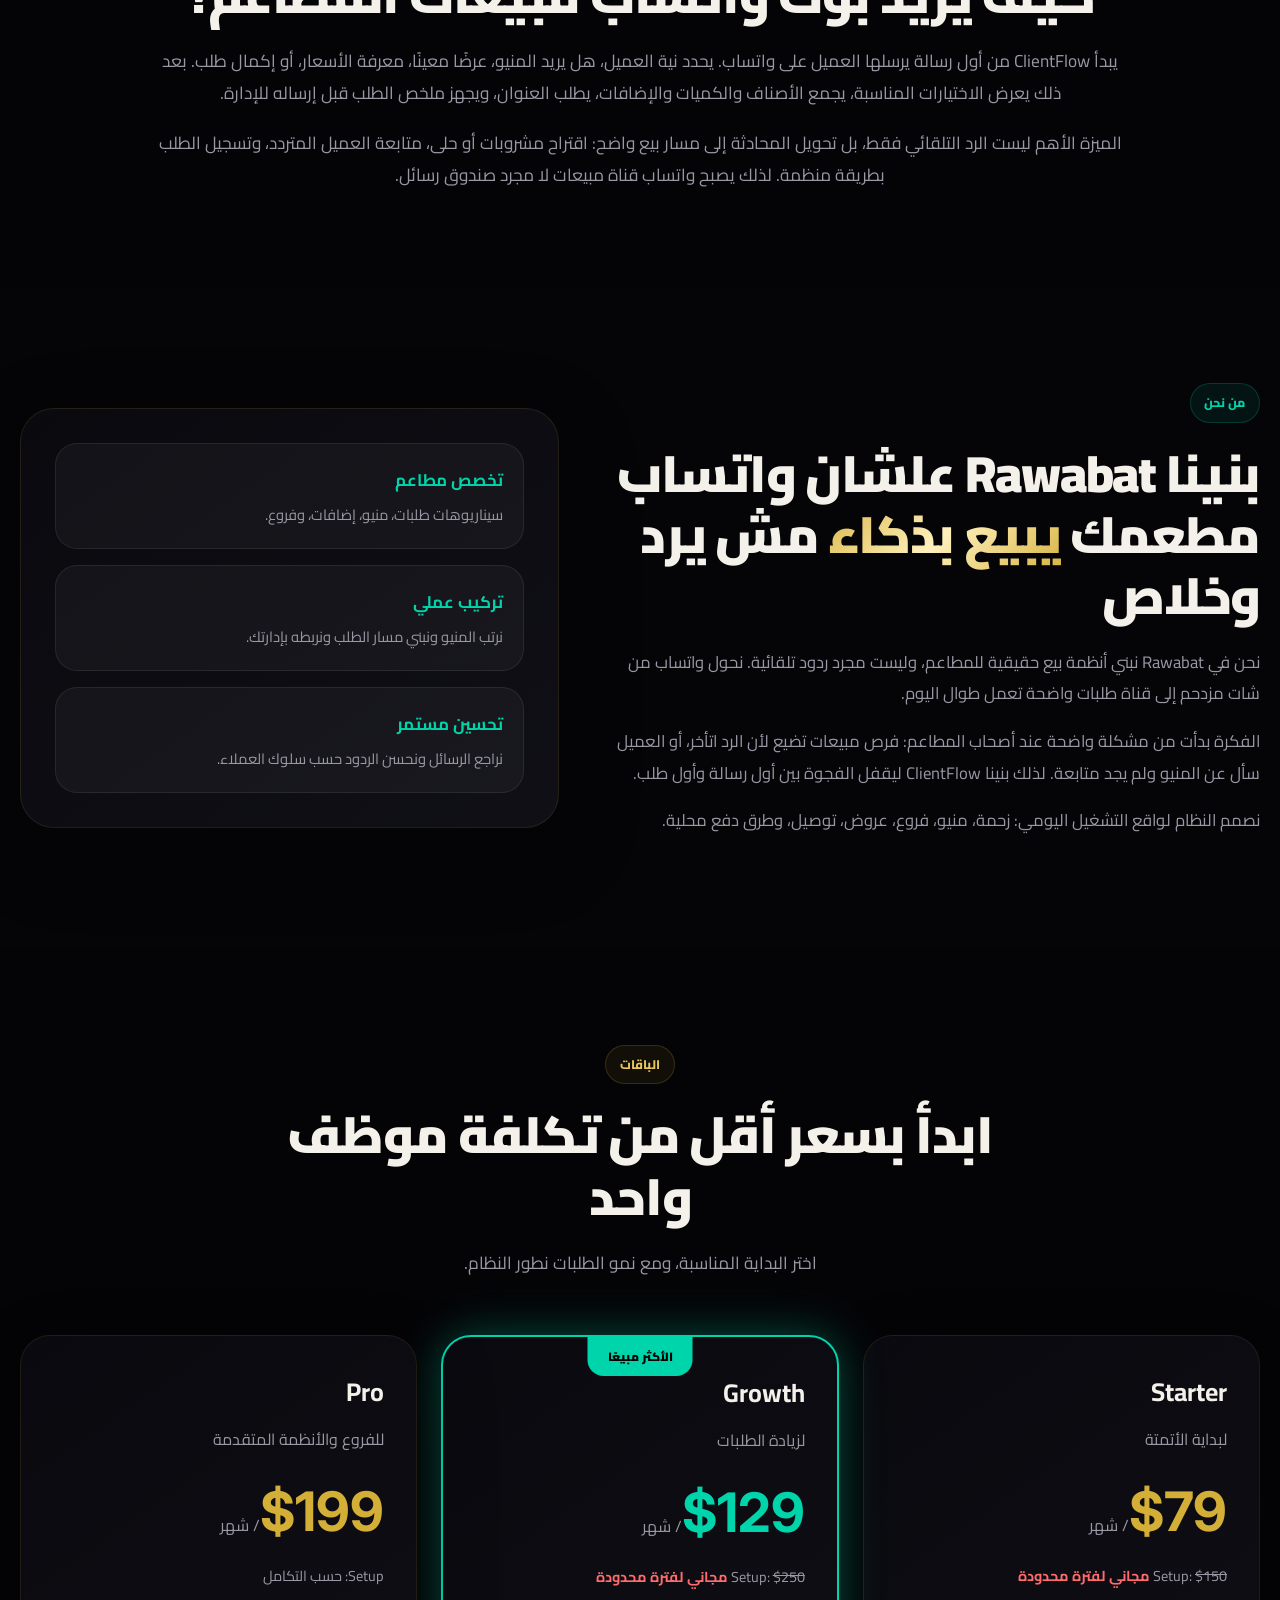
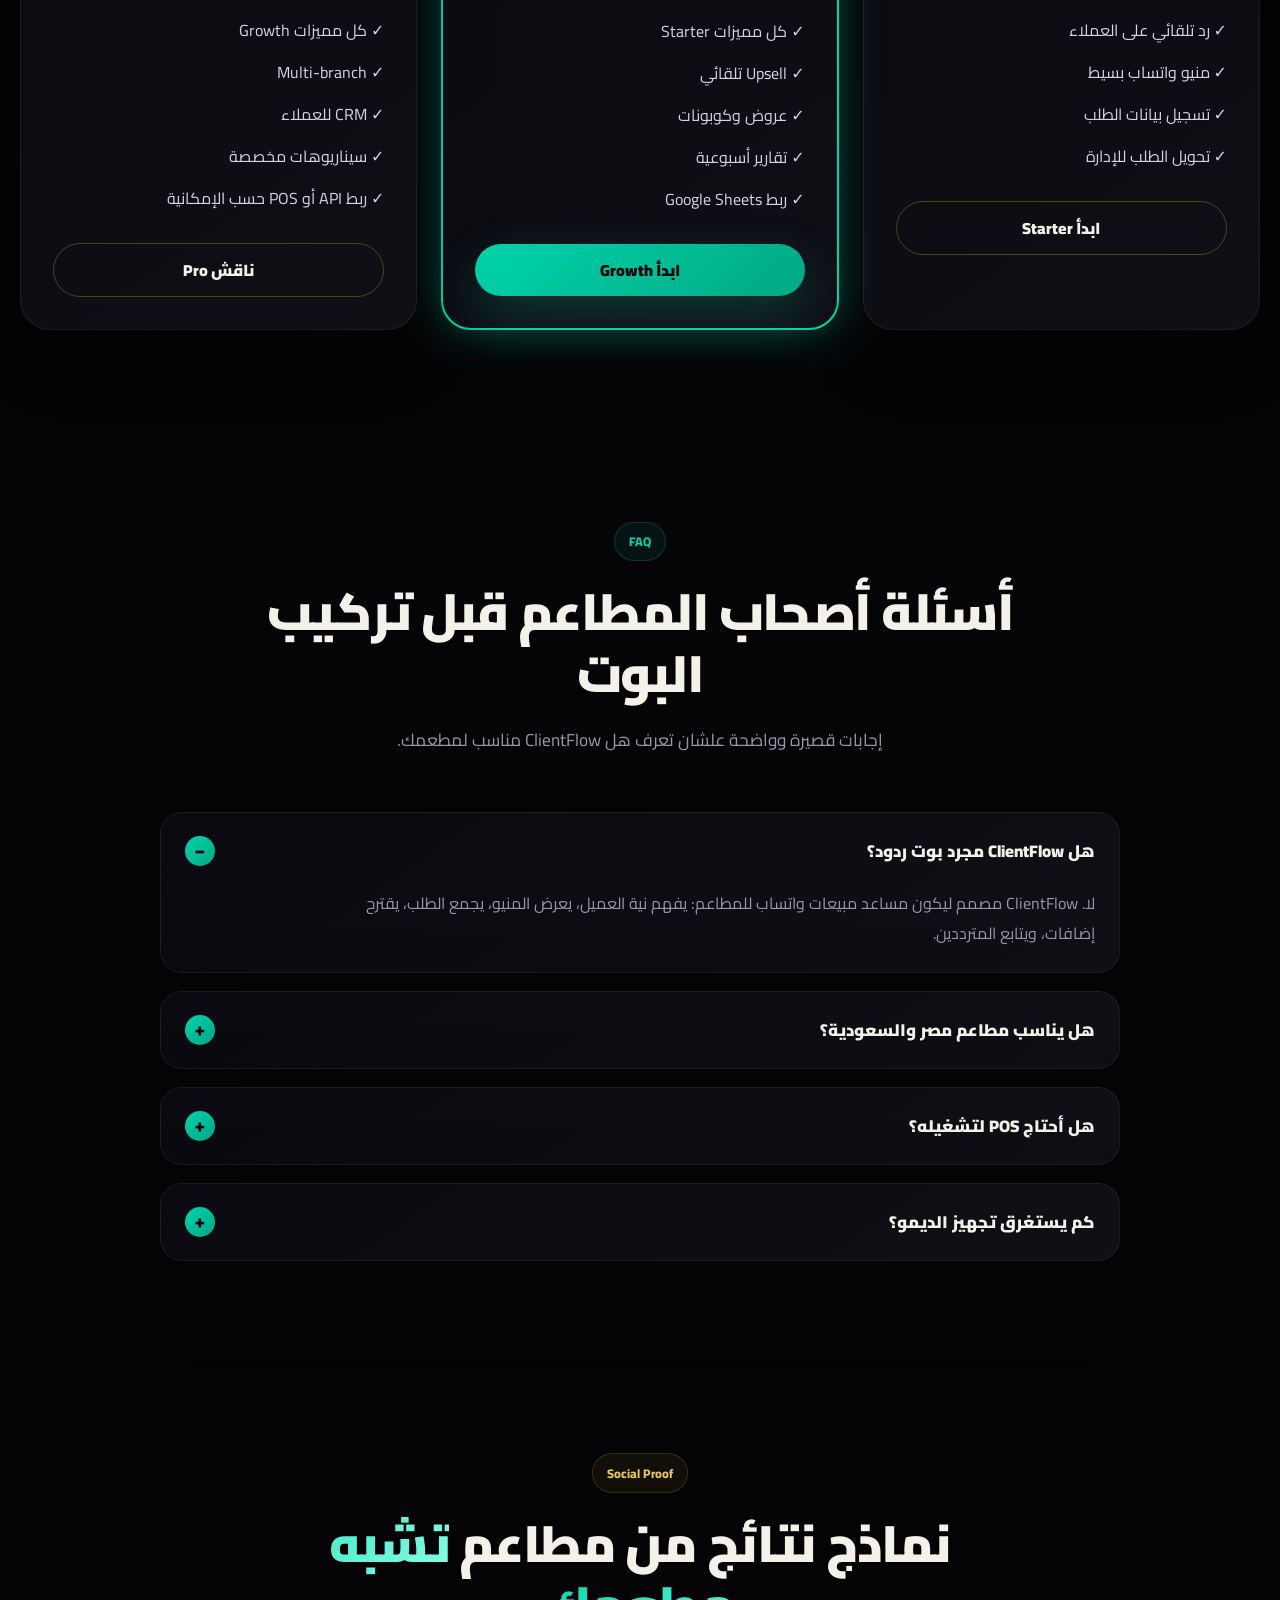
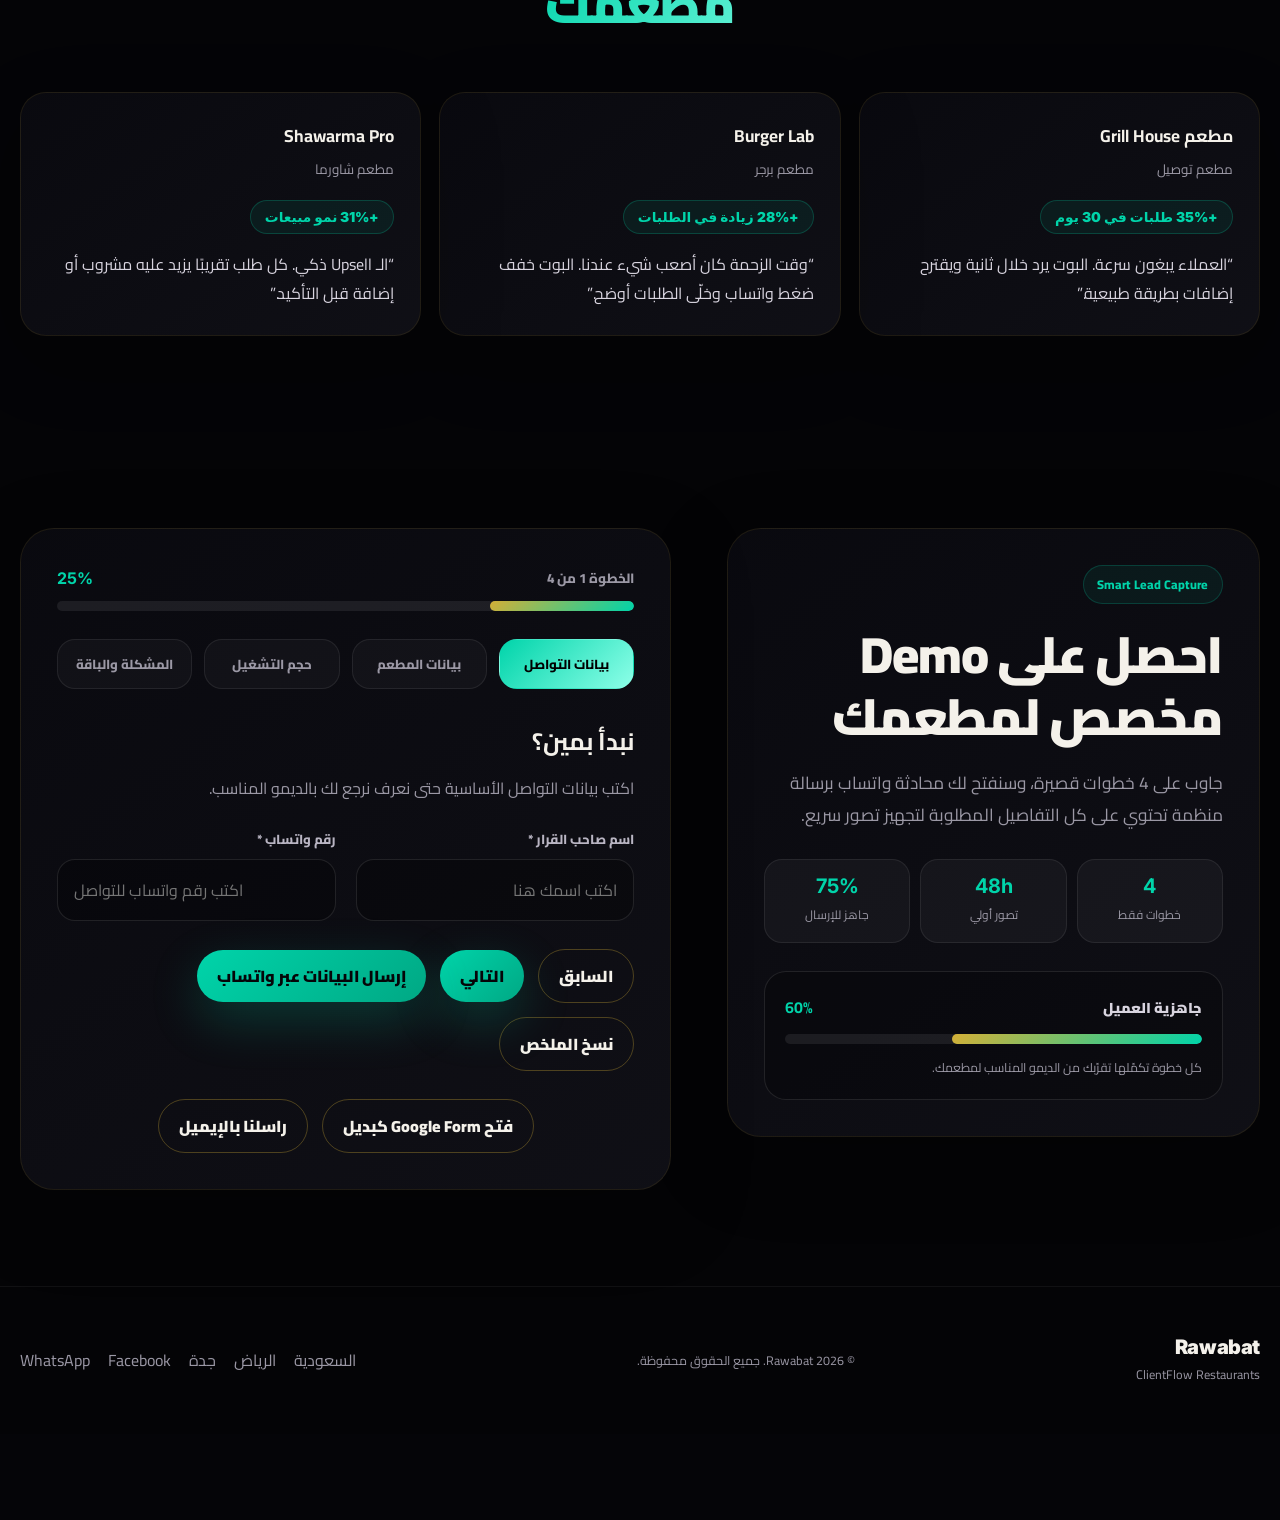
==== commit 3946ec01: "Update fmt.Println message from 'Hello' to 'Goodbye'" ====
--- a/index.html
+++ b/index.html
@@ -131,7 +131,7 @@
 
 <body>
   
-  <div class="urgency-bar">🔥 Demo خلال 48 ساعة — Setup مجاني لفترة محدودة لأول 5 مطاعم</div>
+  <div class="urgency-bar">🔥 Demo خلال 48 ساعة — Setup مجاني لفترة محدودة.</div>
 
   <div class="site-bg" aria-hidden="true">
     <div class="site-bg__gradients"></div>
